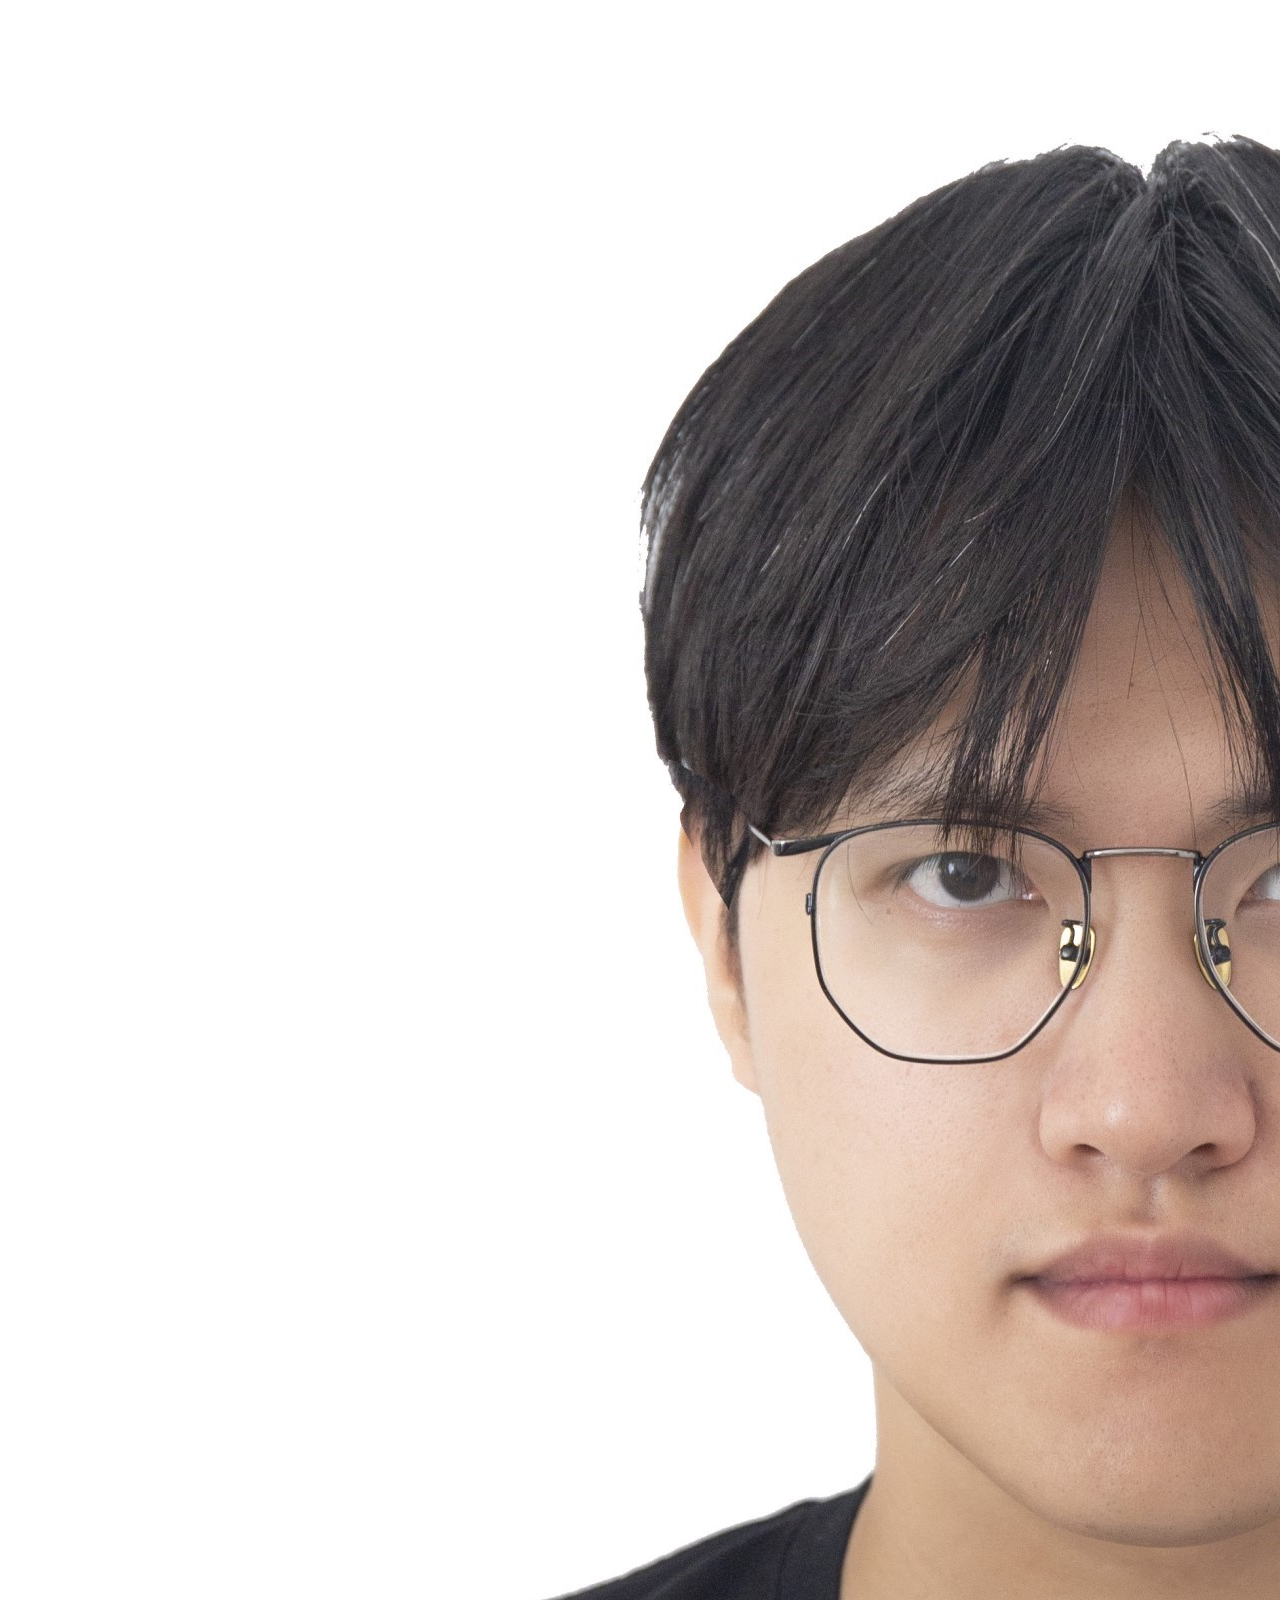
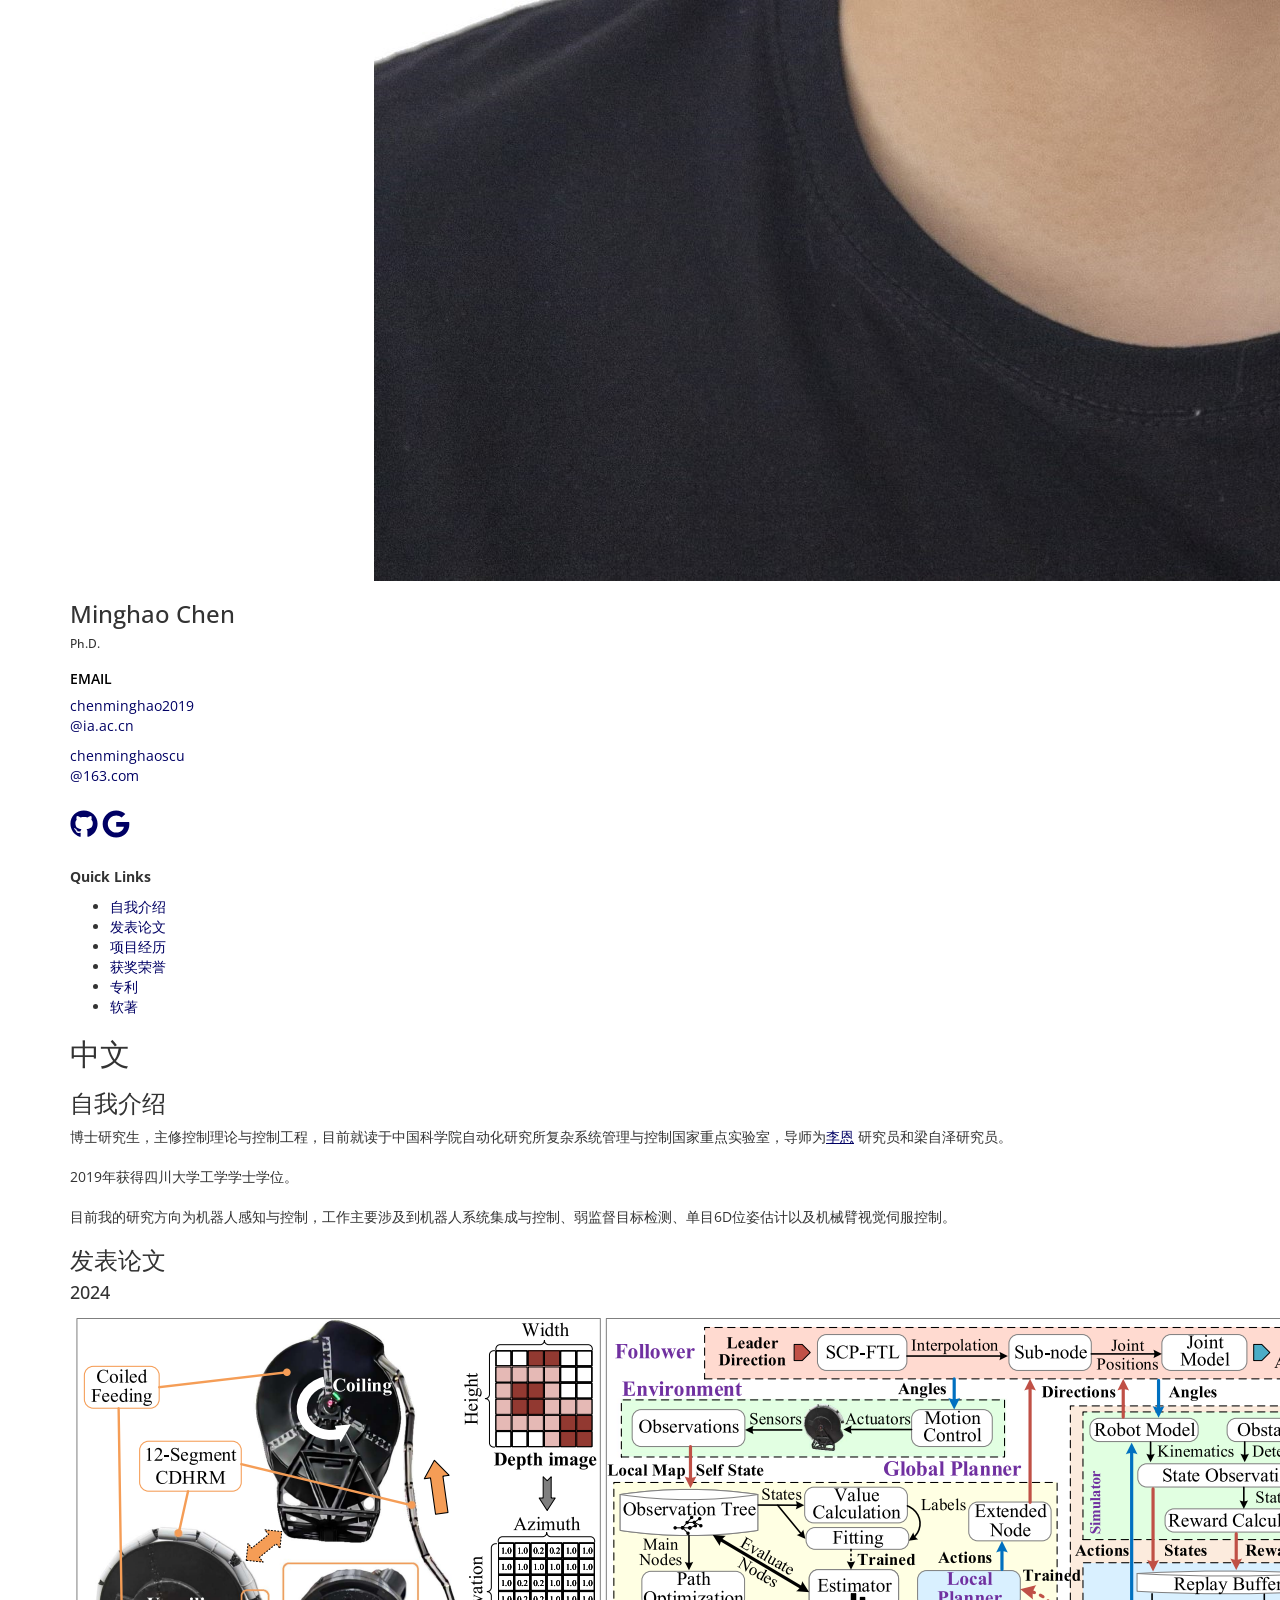
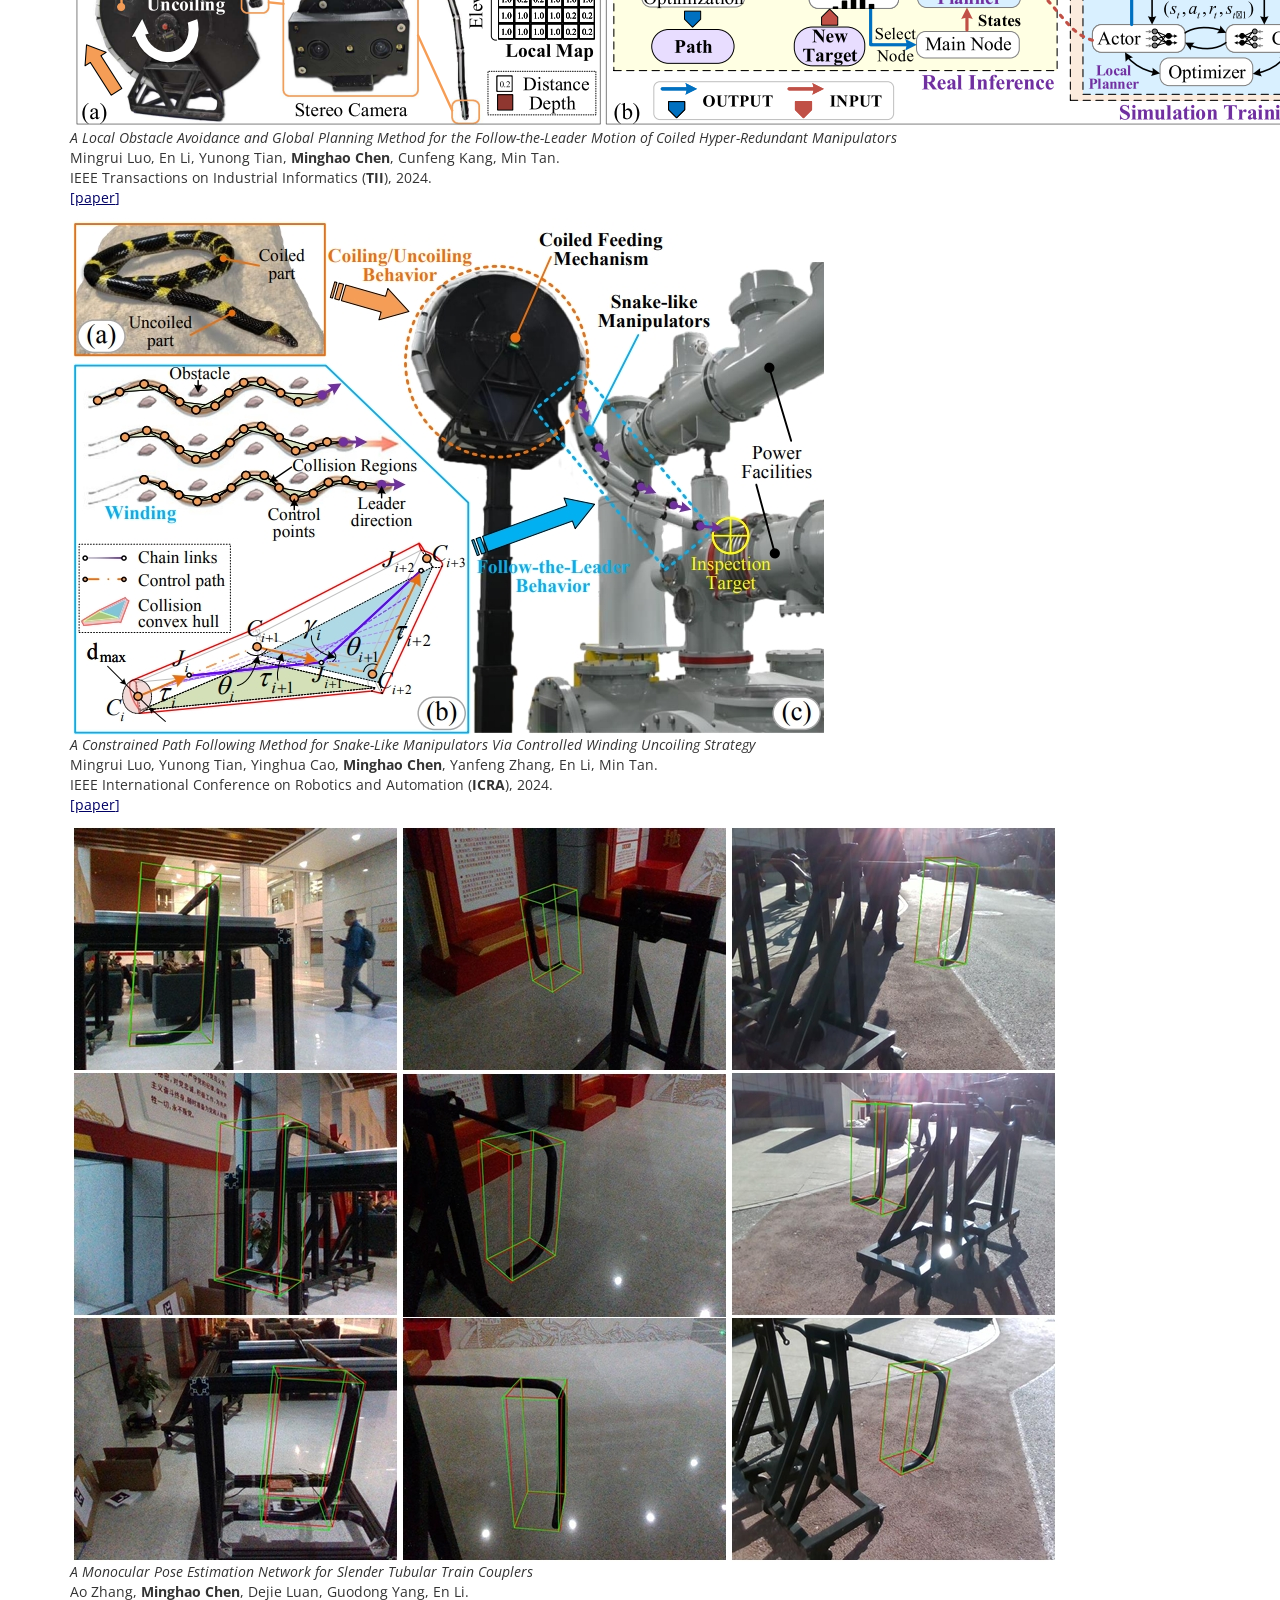
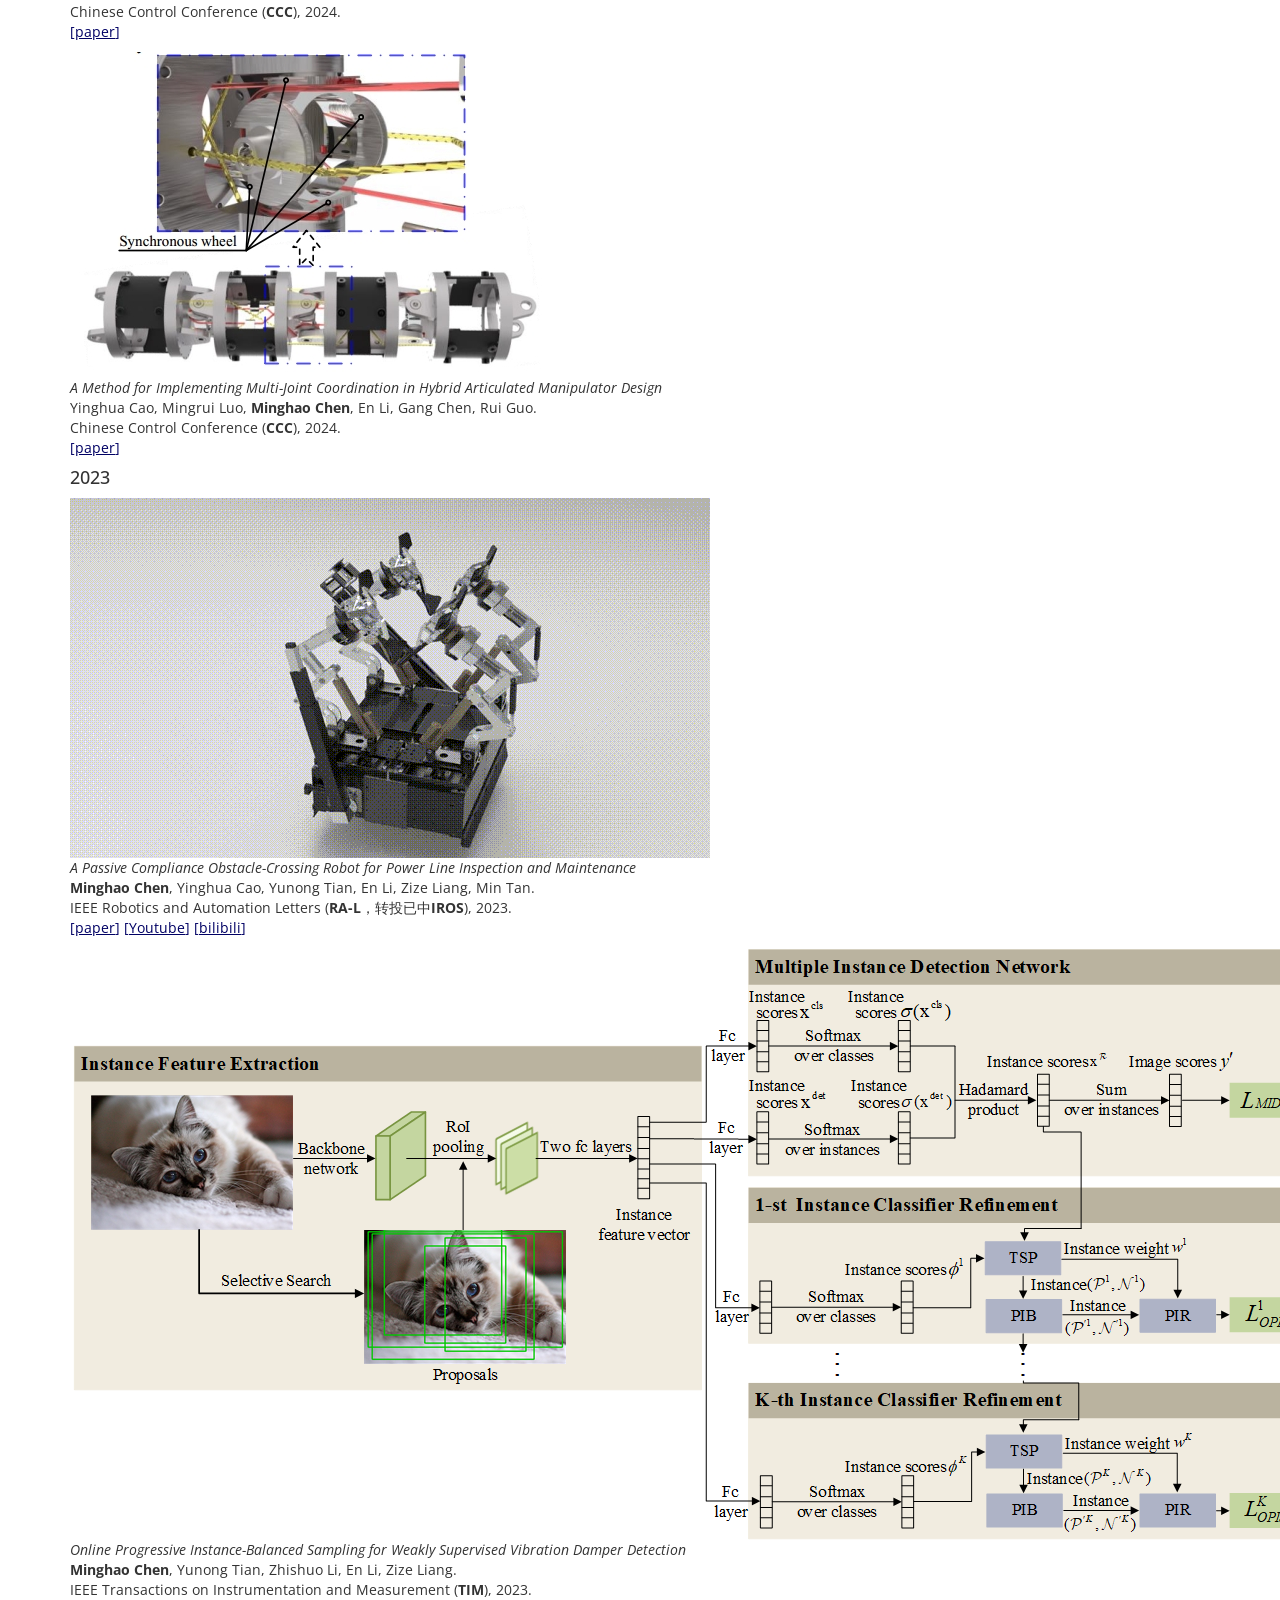
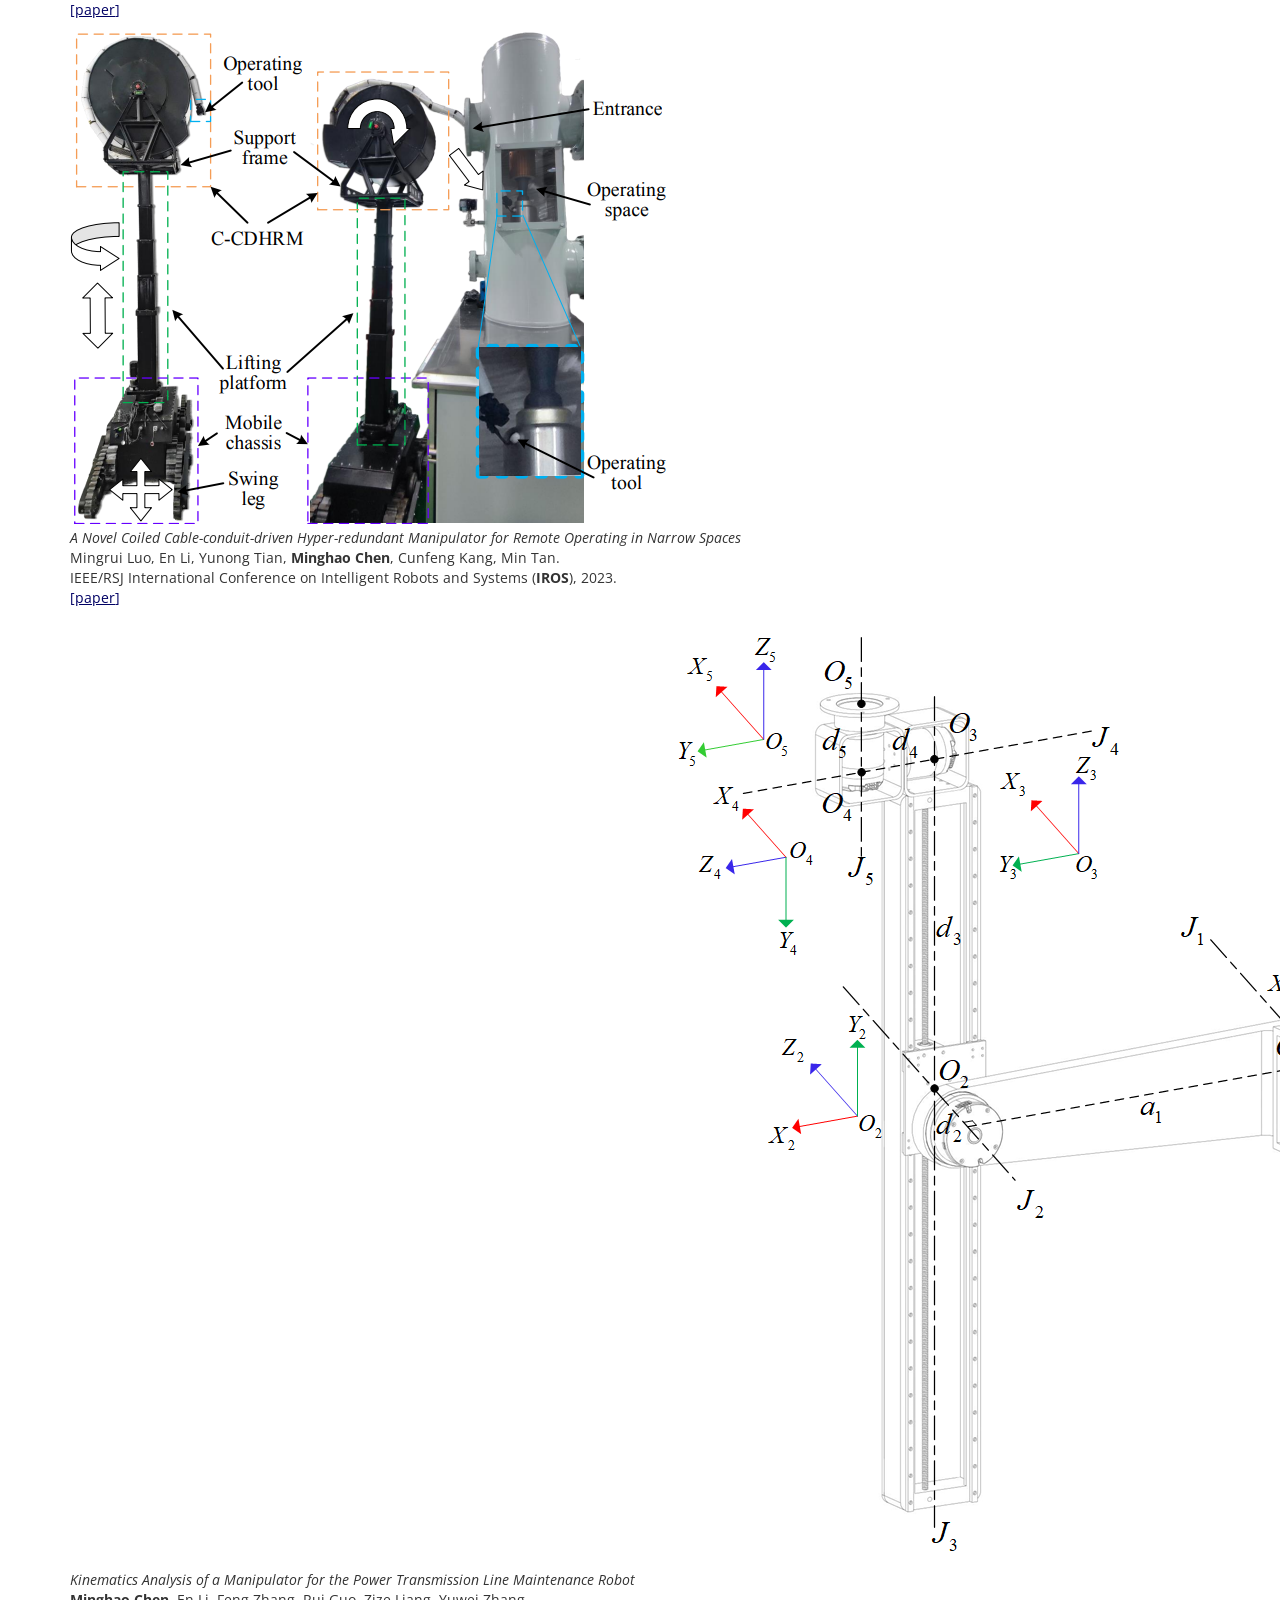
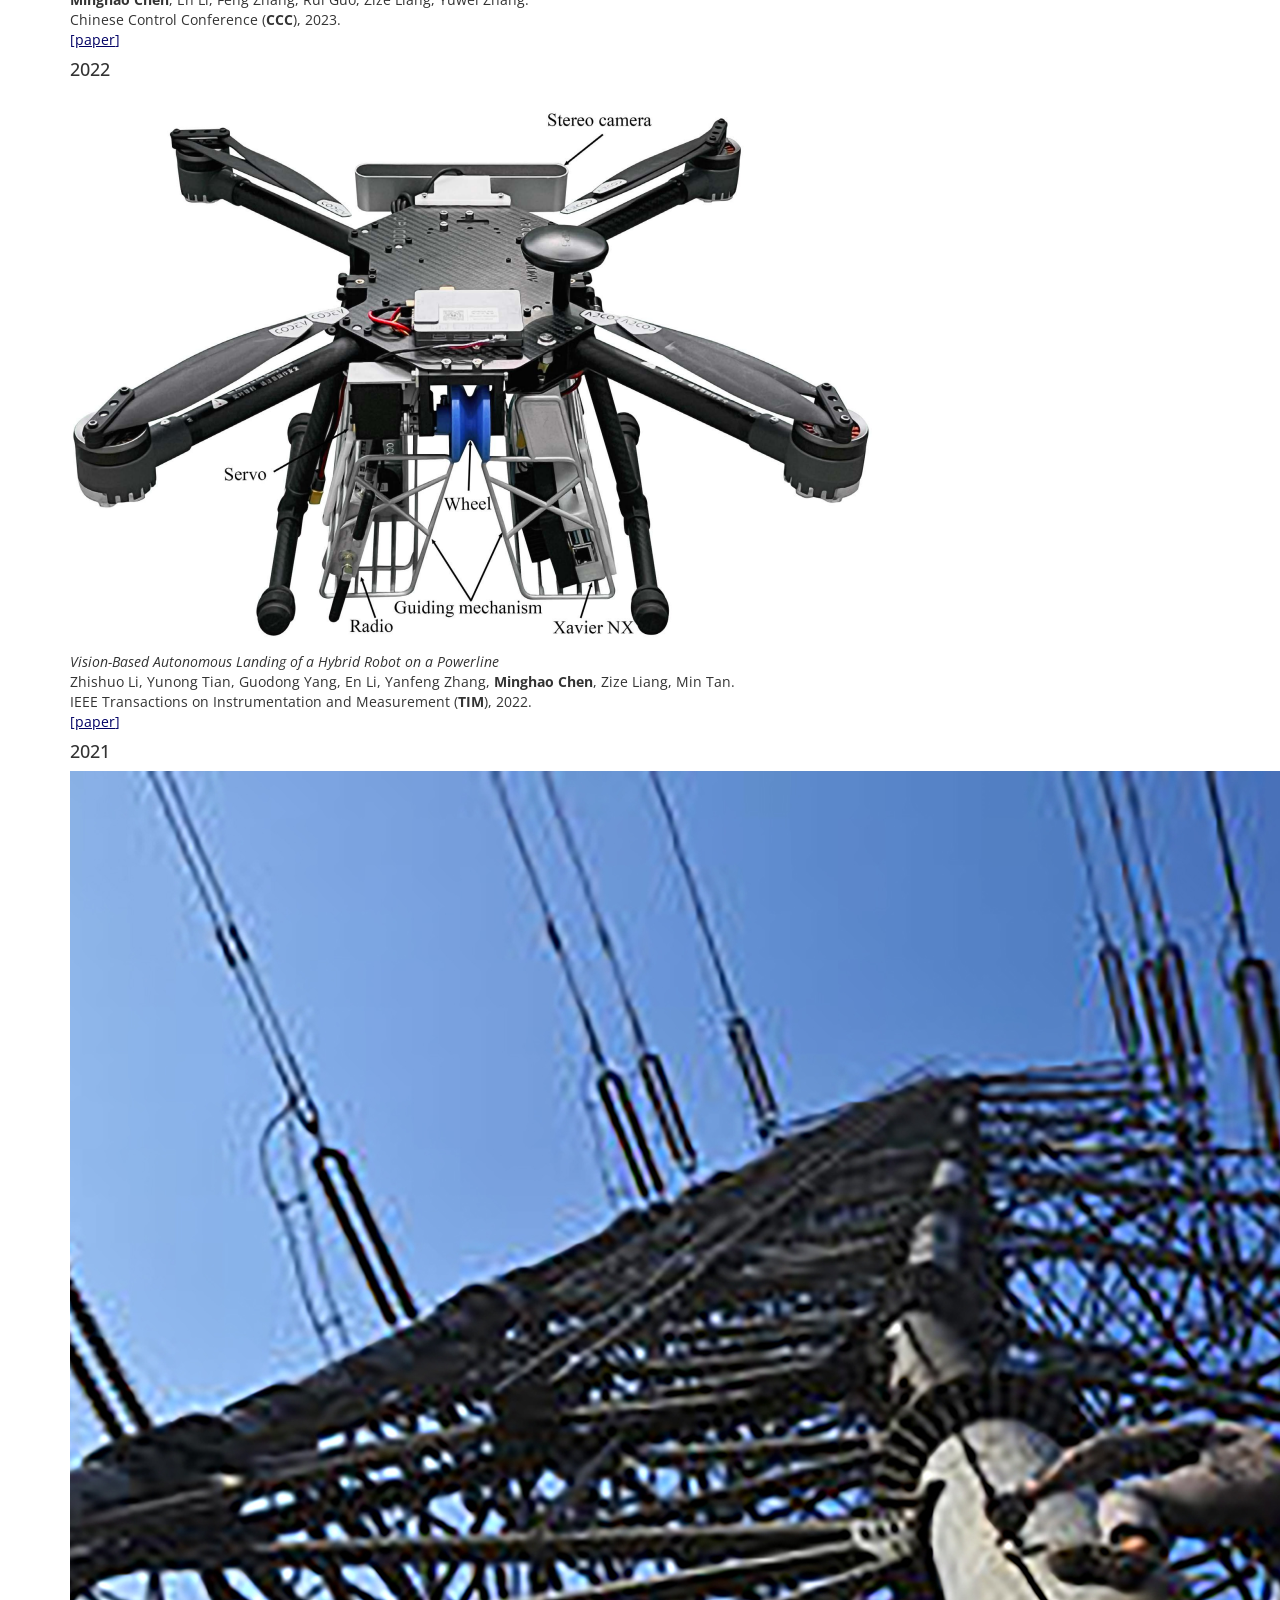
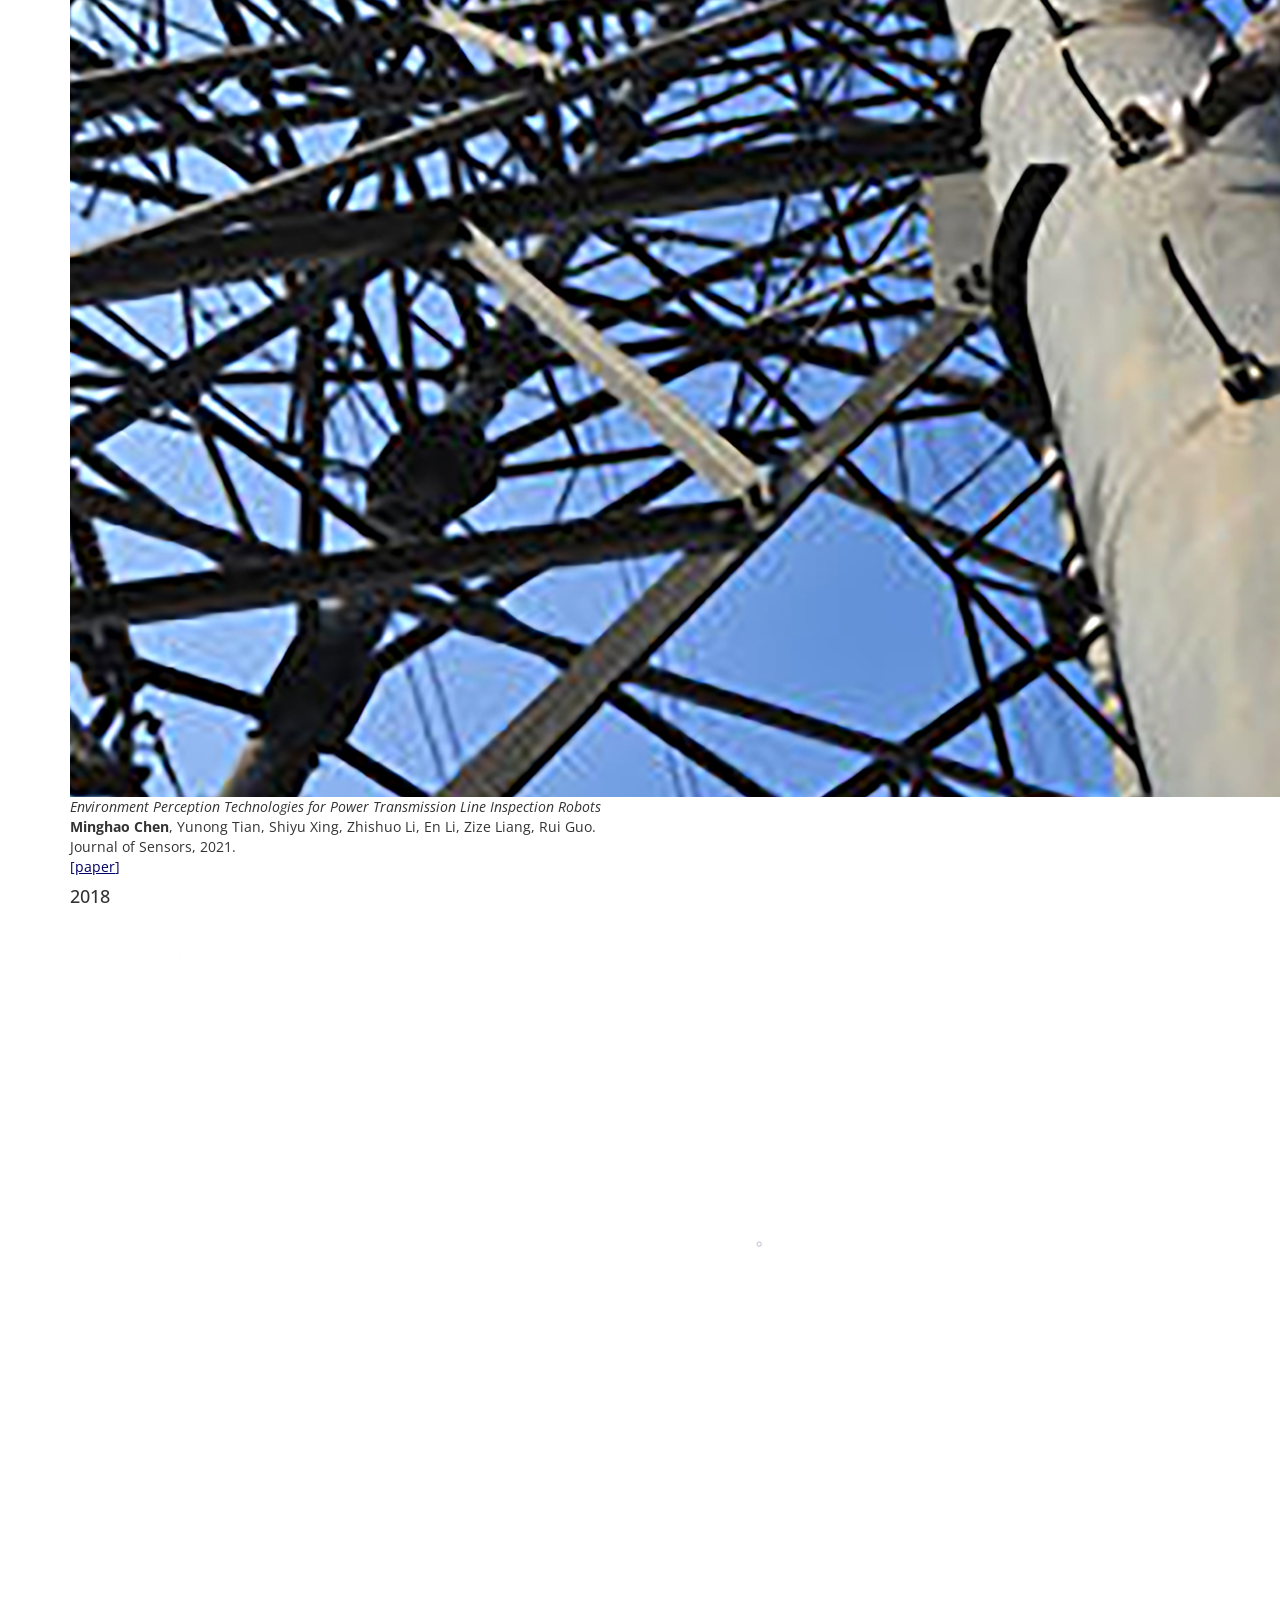
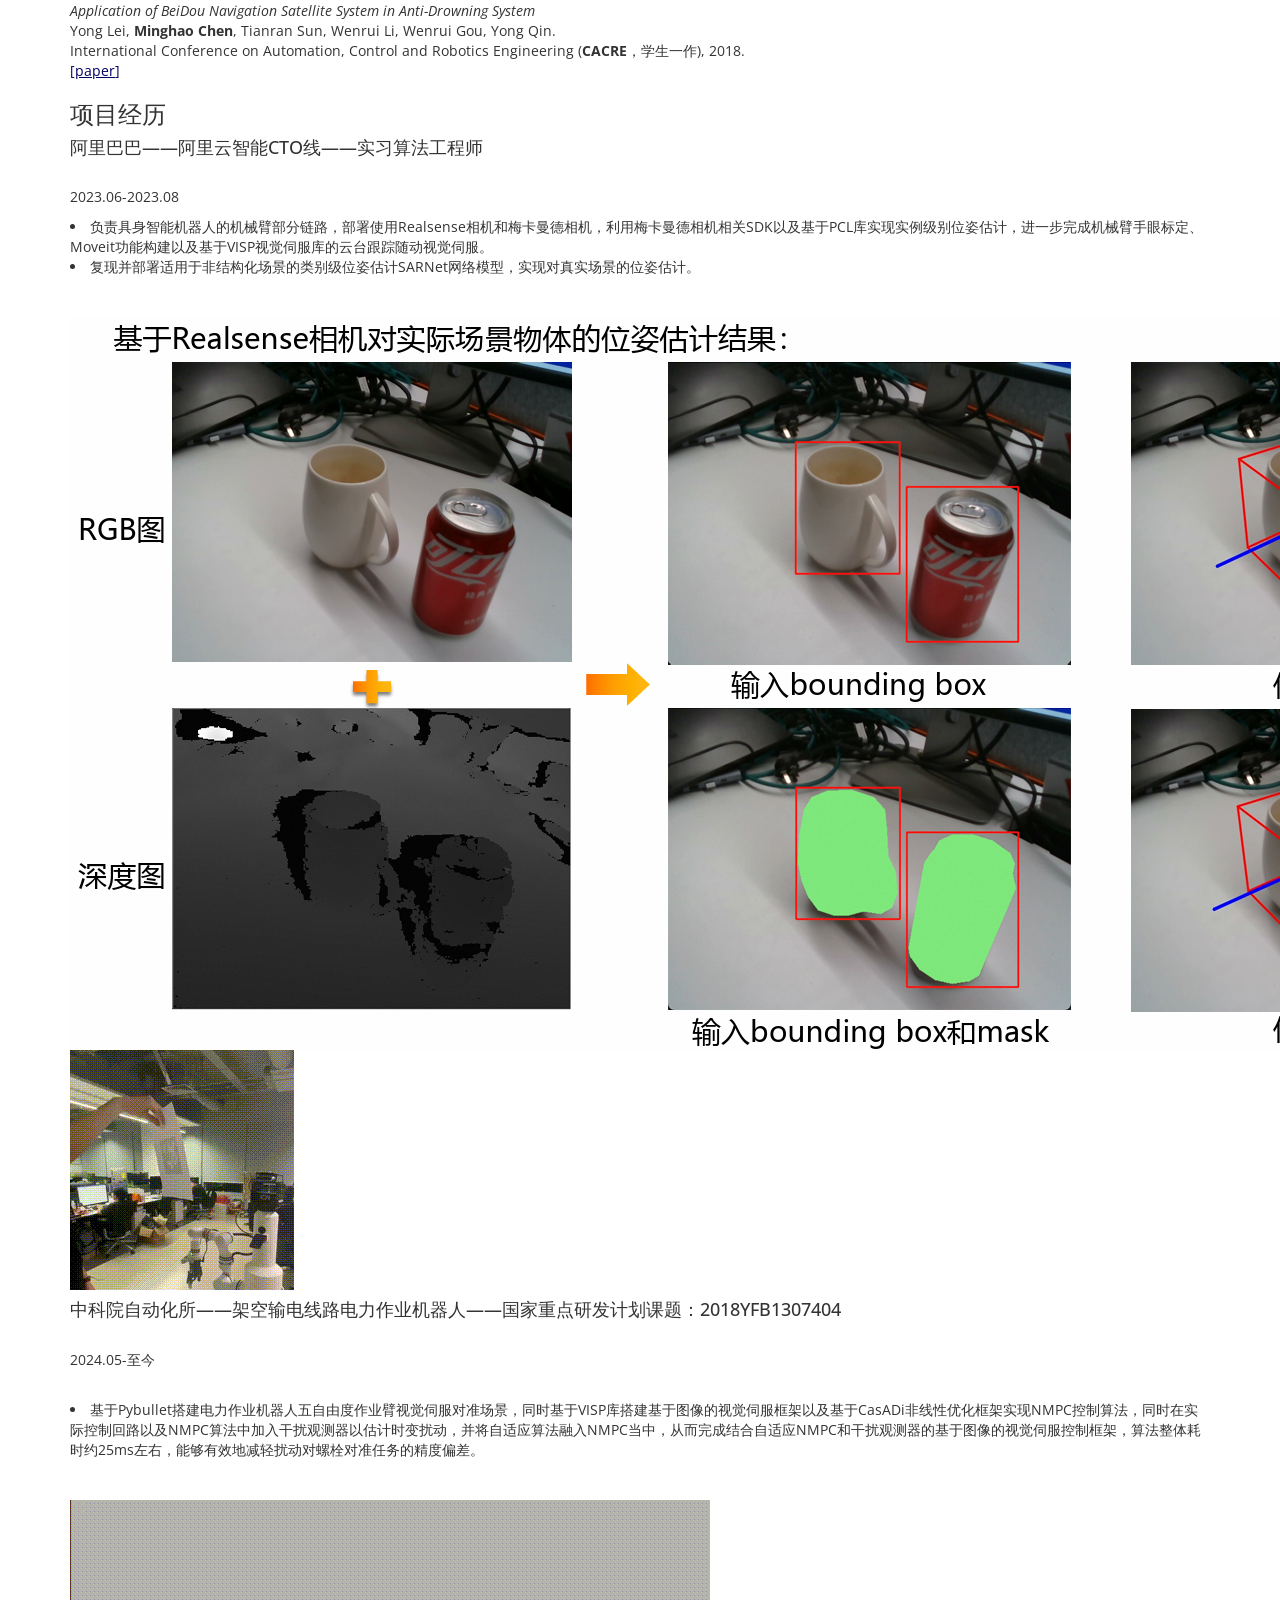
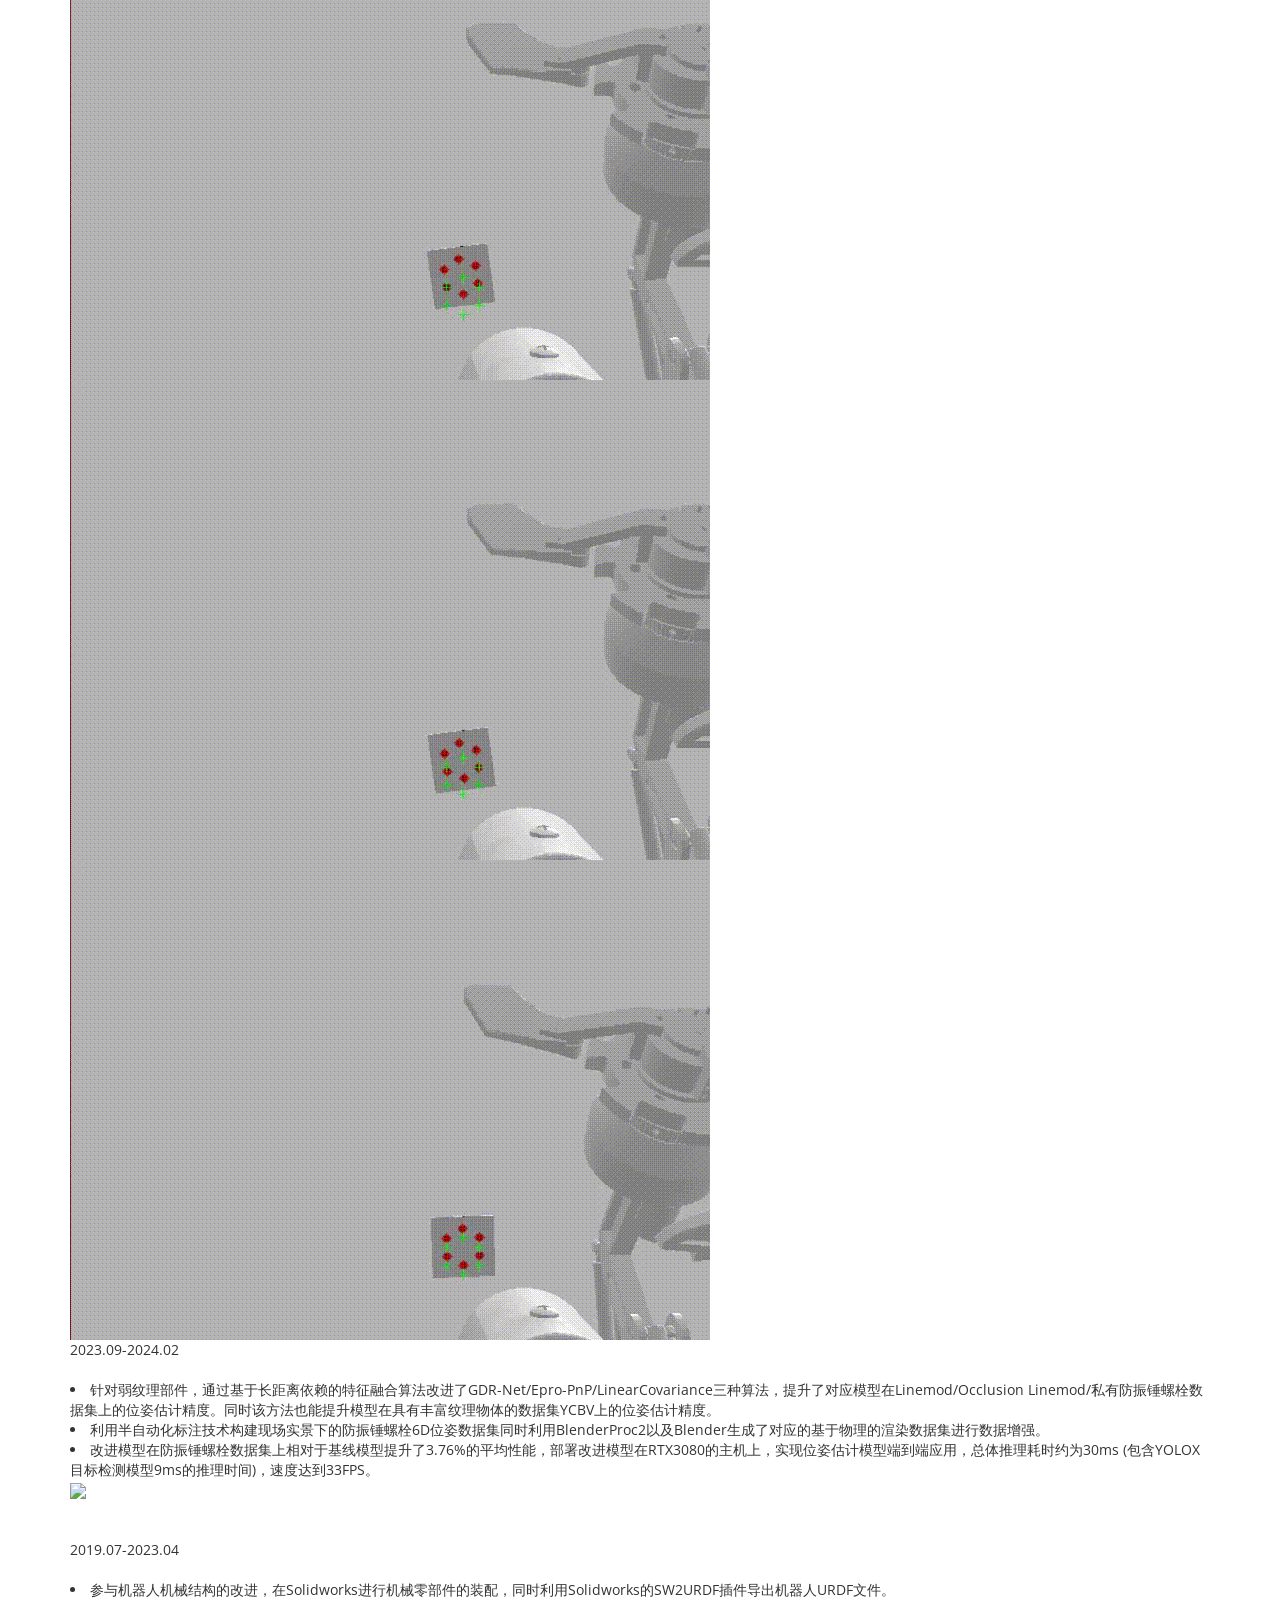
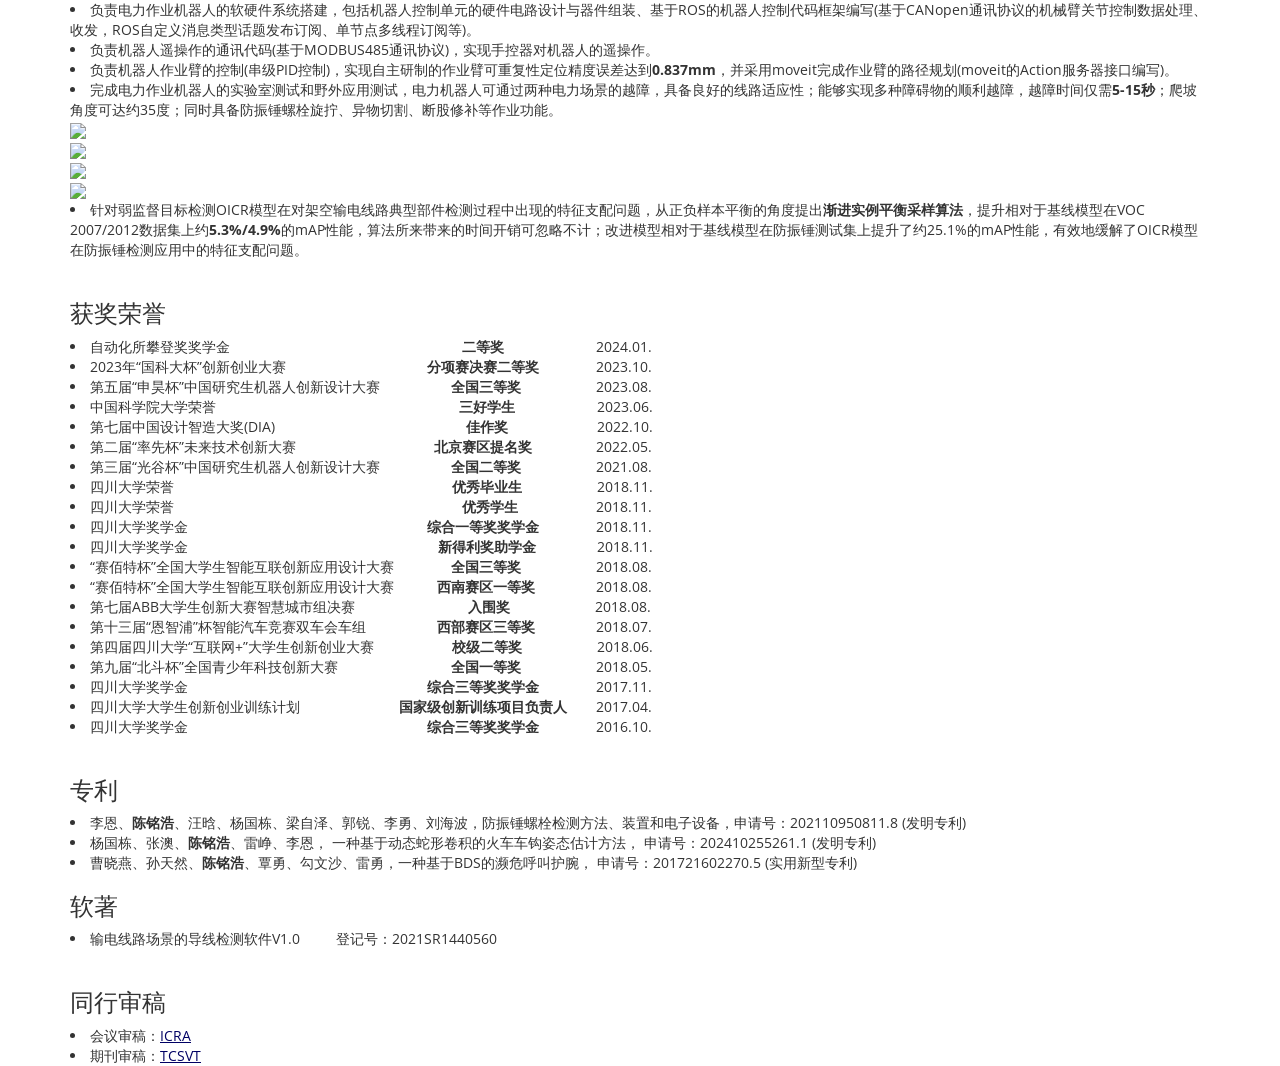
==== index.html @ 5b4d5330 "2024_10_23" ====
<!DOCTYPE html>
<html lang="en">
<head>
    <meta charset="utf-8">
    <meta http-equiv="X-UA-Compatible" content="IE=edge">
    <meta name="viewport" content="width=device-width, initial-scale=1">
    <title>Minghao's Homepage</title>
    <link href="css/bootstrap.css" rel='stylesheet' type='text/css' />
    <!--<link rel="shortcut icon" href="../images/fav_icon.png" type="image/x-icon">-->
    <link href="https://fonts.googleapis.com/css?family=Open+Sans" rel="stylesheet">
    <!-- Bulma Version 0.7.5-->
    <link rel="stylesheet" href="https://unpkg.com/bulma@0.7.5/css/bulma.min.css" />
    <link href='css/style.css' rel='stylesheet' type='text/css'>
    <script defer src="font-awesome-5.9.0/js/brands.min.js"></script>
    <script defer src="font-awesome-5.9.0/js/fontawesome.min.js"></script>
    <script src="js/menuspy.js"></script>
</head>
<body>
    <section class="section">
        <div class="container">
          <div class="columns">
            <div class="column is-2">
              <div class="sticky">
                <figure class="image is-128x128">
                  <img class="is-rounded" src="images/chenminghao.jpg">
                </figure>
                <div class="content">
                  <h3>Minghao Chen</h3>
                  <h6>Ph.D.</h6>
                </div>
                <!-- details -->
                <div class="details">
                  <h3>EMAIL</h3>
                  <p><a href="mailto:chenminghao2019@ia.ac.cn">chenminghao2019<br>@ia.ac.cn</a></p>
                  <p><a href="mailto:chenminghaoscu@163.com">chenminghaoscu<br>@163.com</a></p>
                </div>
                <!-- social network icons -->
                <div class="social">
                  <a href="https://github.com/HMCCMH" target="_blank">
                    <span class="fab fa-github fa-2x" style="display:inline; text-decoration: none"></span>
                  </a>
                  <a href="https://scholar.google.com/citations?view_op=list_works&hl=en&user=_i_Ys-gAAAAJ&gmla=AJsN-F6MXdDTiev3D7voZH92X1rCP2gWDUQYJoHKTkDuyBY85VAUJFmIIGCPkZbjcBYY48KO30vBjuvD6KJI3MRjjj3OtbTgw8G2i_d4-Ken-8p_4FOlSDurB6ihnS9jCf1R_UrOfGkZ" target="_blank">
                    <span class="fab fa-google fa-2x" style="display:inline; text-decoration: none"></span>
                  </a>
                </div>
    
    
                <div id="sidebar" class="menu sticky is-hidden-mobile">
                  <p class="menu-label"><b>Quick Links</b></p>
                  <ul class="menu-list">
                    <li><a href="#IntroductionChinese">自我介绍</a></li>
                    <li><a href="#PublicationChinese">发表论文</a></li>
                    <li><a href="#ProjectChinese">项目经历</a></li>
                    <li><a href="#RewardChinese">获奖荣誉</a></li>
                    <li><a href="#PatentChinese">专利</a></li>
                    <li><a href="#SoftwareCopyrightChinese">软著</a></li>
                    <!-- <li><a href="#Introduction">Introduction</a></li>
                    <li><a href="#Publication">Publication</a></li>
                    <li><a href="#Project">Project</a></li>
                    <li><a href="#Reward">Reward</a></li>
                    <li><a href="#Patent">Patent</a></li>
                    <li><a href="#Software Copyright">Software Copyright</a></li> -->
                  </ul>
                </div>
              </div>
    
    
    
            </div>
            <div class="column">
              <div class="content">
                <!--News-->
                <!-- <h3 id="news">
                  News
                </h3>
                <ul>
                  <li><span>July, 2021 - Two paper get accepted to ICCV2021.</span></li>
                  <li><span>Apr, 2021 - Our ICCV2021 Workshop Call-for-paper: <a href="https://geometry.stanford.edu/struco3d/" target="_blank">StruCo3D2021: Structural and Compositional Learning on 3D Data.</a> </span></li>
                  <li><span>Feb, 2021 - One paper gets accepted to TVCG.</span></li>
                  <li><span>Apr, 2020 - One paper gets accepted to TPAMI.</span></li>
                  <li><span>July, 2019 - One paper gets accepted to ICCV2019 (oral).</span></li>
                  <li><span>Jun, 2019 - Has successfully defended my Ph.D. thesis!</span></li>
                </ul> -->

                <h2 >中文</h2>
                <h3 id="Introduction">自我介绍</h3>
                <p>博士研究生，主修控制理论与控制工程，目前就读于中国科学院自动化研究所复杂系统管理与控制国家重点实验室，导师为<a href="https://people.ucas.ac.cn/~lien" target="_blank" style="text-decoration: underline;">李恩</a>
                  研究员和梁自泽研究员。<br/><br/>

                  2019年获得四川大学工学学士学位。 <br/><br/>
  
                  目前我的研究方向为机器人感知与控制，工作主要涉及到机器人系统集成与控制、弱监督目标检测、单目6D位姿估计以及机械臂视觉伺服控制。
                </p>
                <!-- [<a href = "files/chenminghao_resume.pdf">中文简历</a>].<br/><br/> -->
    
                <h3 id="PublicationChinese">发表论文</h3>
                <h4>2024</h4>
<!-- 
                <article class="columns">
                  <div class="column is-3">
                    <figure class="image">
                      <img src="images/blank.png">
                    </figure>
                  </div>
                  <div class="column">
                    <div class="content">
                      <p>
                        <i>A Local Obstacle Avoidance and Global Planning Method for the Follow-the-Leader Motion of Coiled Hyper-Redundant Manipulators</i><br>
                        Mingrui Luo, En Li, Yunong Tian, <b>Minghao Chen</b>, Cunfeng Kang, Min Tan.<br>
                        IEEE Transactions on Industrial Informatics (<b>TII</b>), 2024.<br>
                        <a href="https://ieeexplore.ieee.org/document/10403642" target="_blank">[<u>paper</u>]</a>
                        <a href="https://github.com/fyviezhao/m3d-vton" target="_blank">[<u>code</u>]</a>
                      </p>
                    </div>
                  </div>
                </article> -->

                <article class="columns">
                  <div class="column is-3">
                    <figure class="image">
                      <img src="images/path_planning.png">
                    </figure>
                  </div>
                  <div class="column">
                    <div class="content">
                      <p>
                        <i>A Local Obstacle Avoidance and Global Planning Method for the Follow-the-Leader Motion of Coiled Hyper-Redundant Manipulators</i><br>
                        Mingrui Luo, En Li, Yunong Tian, <b>Minghao Chen</b>, Cunfeng Kang, Min Tan.<br>
                        IEEE Transactions on Industrial Informatics (<b>TII</b>), 2024.<br>
                        <a href="https://ieeexplore.ieee.org/document/10403642" target="_blank">[<u>paper</u>]</a>
                        <!-- <a href="https://github.com/fyviezhao/m3d-vton" target="_blank">[<u>code</u>]</a> -->
                      </p>
                    </div>
                  </div>
                </article>

                <article class="columns">
                  <div class="column is-3">
                    <figure class="image">
                      <img src="images/snake-like manipulator.jpg">
                    </figure>
                  </div>
                  <div class="column">
                    <div class="content">
                      <p>
                        <i>A Constrained Path Following Method for Snake-Like
                          Manipulators Via Controlled Winding Uncoiling Strategy</i><br>
                        Mingrui Luo, Yunong Tian, Yinghua Cao,  <b>Minghao Chen</b>, Yanfeng Zhang, En Li, Min Tan.<br>
                        IEEE International Conference on Robotics and Automation (<b>ICRA</b>), 2024.<br>
                        <a href="https://ieeexplore.ieee.org/document/10610468" target="_blank">[<u>paper</u>]</a>
                        <!-- <a href="https://github.com/fyviezhao/m3d-vton" target="_blank">[<u>code</u>]</a> -->
                      </p>
                    </div>
                  </div>
                </article>

                <article class="columns">
                  <div class="column is-3">
                    <figure class="image">
                      <img src="images/train_coupler.jpg">
                    </figure>
                  </div>
                  <div class="column">
                    <div class="content">
                      <p>
                        <i>A Monocular Pose Estimation Network for Slender Tubular Train
                          Couplers</i><br>
                        Ao Zhang, <b>Minghao Chen</b>, Dejie Luan, Guodong Yang, En Li.<br>
                        Chinese Control Conference (<b>CCC</b>), 2024.<br>
    <!--                <a href="https://shuquanye.com/PNAL_website/" target="_blank">[<u>project (code)</u>]</a>-->
                        <a href="https://ieeexplore.ieee.org/document/10661734" target="_blank">[<u>paper</u>]</a>
                        <!-- <a href="https://github.com/fyviezhao/m3d-vton" target="_blank">[<u>code</u>]</a> -->
                      </p>
                    </div>
                  </div>
                </article>

                <article class="columns">
                  <div class="column is-3">
                    <figure class="image">
                      <img src="images/three-joint linkage.jpg">
                    </figure>
                  </div>
                  <div class="column">
                    <div class="content">
                      <p>
                        <i>A Method for Implementing Multi-Joint Coordination in Hybrid Articulated Manipulator Design</i><br>
                        Yinghua Cao, Mingrui Luo, <b>Minghao Chen</b>,  En Li, Gang Chen, Rui Guo.<br>
                        Chinese Control Conference (<b>CCC</b>), 2024.<br>
    <!--                <a href="https://shuquanye.com/PNAL_website/" target="_blank">[<u>project (code)</u>]</a>-->
                        <a href="https://ieeexplore.ieee.org/document/10661955" target="_blank">[<u>paper</u>]</a>
                        <!-- <a href="https://github.com/fyviezhao/m3d-vton" target="_blank">[<u>code</u>]</a> -->
                      </p>
                    </div>
                  </div>
                </article>


                <h4>2023</h4>
    
                <article class="columns">
                  <div class="column is-3">
                    <figure class="image">
                      <img src="images/1.gif">
                    </figure>
                  </div>
                  <div class="column">
                    <div class="content">
                      <p>
                        <i>A Passive Compliance Obstacle-Crossing Robot for Power Line Inspection and Maintenance</i><br>
                        <b>Minghao Chen</b>, Yinghua Cao, Yunong Tian, En Li, Zize Liang, Min Tan.<br>
                        IEEE Robotics and Automation Letters (<b>RA-L</b>，转投已中<b>IROS</b>), 2023.<br>
                        <!-- <a href="https://shuquanye.com/PNAL_website/" target="_blank">[<u>project (code)</u>]</a> -->
                        <a href="https://ieeexplore.ieee.org/document/10081019" target="_blank">[<u>paper</u>]</a>
                        <a href="https://youtu.be/0JM_yX58XZg" target="_blank">[<u>Youtube</u>]</a>
                        <a href="https://www.bilibili.com/video/BV1Jk4y1a7KN/?spm_id_from=333.999.0.0&vd_source=9db974a7e4c38cfbc971e3ed5a49e84d" target="_blank">[<u>bilibili</u>]</a>
                      </p>
                    </div>
                  </div>
                </article>

                <article class="columns">
                  <div class="column is-3">
                    <figure class="image">
                      <img src="images/2.png">
                    </figure>
                  </div>
                  <div class="column">
                    <div class="content">
                      <p>
                        <i>Online Progressive Instance-Balanced Sampling for Weakly Supervised Vibration Damper Detection</i><br>
                        <b>Minghao Chen</b>, Yunong Tian, Zhishuo Li, En Li, Zize Liang.<br>
                        IEEE Transactions on Instrumentation and Measurement (<b>TIM</b>), 2023.<br>
                        <a href="https://ieeexplore.ieee.org/document/10121355" target="_blank">[<u>paper</u>]</a>
                        <!-- <a href="https://github.com/fyviezhao/m3d-vton" target="_blank">[<u>code</u>]</a> -->
                      </p>
                    </div>
                  </div>
                </article>

                <article class="columns">
                  <div class="column is-3">
                    <figure class="image">
                      <img src="images/C_CDHRM.png">
                    </figure>
                  </div>
                  <div class="column">
                    <div class="content">
                      <p>
                        <i>A Novel Coiled Cable-conduit-driven Hyper-redundant Manipulator for Remote Operating in Narrow Spaces</i><br>
                        Mingrui Luo, En Li, Yunong Tian, <b>Minghao Chen</b>, Cunfeng Kang, Min Tan.<br>
                        IEEE/RSJ International Conference on Intelligent Robots and Systems (<b>IROS</b>), 2023.<br>
    <!--                <a href="https://shuquanye.com/PNAL_website/" target="_blank">[<u>project (code)</u>]</a>-->
                        <a href="https://ieeexplore.ieee.org/abstract/document/10341359" target="_blank">[<u>paper</u>]</a>
                        <!-- <a href="https://github.com/fyviezhao/m3d-vton" target="_blank">[<u>code</u>]</a> -->
                      </p>
                    </div>
                  </div>
                </article>

                <article class="columns">
                  <div class="column is-3">
                    <figure class="image">
                      <img src="images/manipulator_link.png">
                    </figure>
                  </div>
                  <div class="column">
                    <div class="content">
                      <p>
                        <i>Kinematics Analysis of a Manipulator for the Power Transmission Line Maintenance Robot</i><br>
                        <b>Minghao Chen</b>, En Li, Feng Zhang, Rui Guo, Zize Liang, Yuwei Zhang.<br>
                        Chinese Control Conference (<b>CCC</b>), 2023.<br>
    <!--                <a href="https://shuquanye.com/PNAL_website/" target="_blank">[<u>project (code)</u>]</a>-->
                        <a href="https://ieeexplore.ieee.org/document/10241201" target="_blank">[<u>paper</u>]</a>
                        <!-- <a href="https://github.com/fyviezhao/m3d-vton" target="_blank">[<u>code</u>]</a> -->
                      </p>
                    </div>
                  </div>
                </article>

                <h4>2022</h4>
                <article class="columns">
                  <div class="column is-3">
                    <figure class="image">
                      <img src="images/UAV.png">
                    </figure>
                  </div>
                  <div class="column">
                    <div class="content">
                      <p>
                        <i>Vision-Based Autonomous Landing of a Hybrid Robot on a Powerline</i><br>
                        Zhishuo Li, Yunong Tian, Guodong Yang, En Li, Yanfeng Zhang, <b>Minghao Chen</b>, Zize Liang, Min Tan.<br>
                        IEEE Transactions on Instrumentation and Measurement (<b>TIM</b>), 2022.<br>
                        <a href="https://ieeexplore.ieee.org/document/9963711" target="_blank">[<u>paper</u>]</a>
                      </p>
                    </div>
                  </div>
                </article>



    
                <h4>2021</h4>
                <article class="columns">
                  <div class="column is-3">
                    <figure class="image">
                      <img src="images/inspect.jpg">
                    </figure>
                  </div>
                  <div class="column">
                    <div class="content">
                      <p>
                        <i>Environment Perception Technologies for Power Transmission Line Inspection Robots</i><br>
                        <b>Minghao Chen</b>, Yunong Tian, Shiyu Xing, Zhishuo Li, En Li, Zize Liang, Rui Guo.<br>
                        Journal of Sensors, 2021.<br>
                        <a href="https://www.hindawi.com/journals/js/2021/5559231/" target="_blank">[<u>paper</u>]</a><br>
                      </p>
                    </div>
                  </div>
                </article>

                <h4>2018</h4>
                <article class="columns">
                  <div class="column is-3">
                    <figure class="image">
                      <img src="images/blank.png">
                    </figure>
                  </div>
                  <div class="column">
                    <div class="content">
                      <p>
                        <i>Application of BeiDou Navigation Satellite System in Anti-Drowning System</i><br>
                        Yong Lei, <b>Minghao Chen</b>, Tianran Sun, Wenrui Li, Wenrui Gou, Yong Qin.<br>
                        International Conference on Automation, Control and Robotics Engineering (<b>CACRE</b>，学生一作), 2018.<br>
                        <a href="https://iopscience.iop.org/article/10.1088/1757-899X/428/1/012009/pdf" target="_blank">[<u>paper</u>]</a><br>
                      </p>
                    </div>
                  </div>
                </article>

                <h3 id="ProjectChinese">项目经历</h3>
                <h4>阿里巴巴——阿里云智能CTO线——实习算法工程师</h4>
                <p><br/>
                  2023.06-2023.08
                  <li>负责具身智能机器人的机械臂部分链路，部署使用Realsense相机和梅卡曼德相机，利用梅卡曼德相机相关SDK以及基于PCL库实现实例级别位姿估计，进一步完成机械臂手眼标定、Moveit功能构建以及基于VISP视觉伺服库的云台跟踪随动视觉伺服。</li>
                  <li>复现并部署适用于非结构化场景的类别级位姿估计SARNet网络模型，实现对真实场景的位姿估计。</li><br/><br/>
                  <article class="columns">
                    <div class="column is-5">
                      <figure class="image">
                        <img src="images/category_pose_esti.png">
                      </figure>
                    </div>
                    <div class="column is-3">
                      <figure class="image">
                        <img src="images/follow.gif">
                      </figure>
                    </div>
                  </article>  
                </p>

                <h4>中科院自动化所——架空输电线路电力作业机器人——国家重点研发计划课题：2018YFB1307404</h4>
                <p><br/>
                  2024.05-至今<br/><br/>
                  <li>基于Pybullet搭建电力作业机器人五自由度作业臂视觉伺服对准场景，同时基于VISP库搭建基于图像的视觉伺服框架以及基于CasADi非线性优化框架实现NMPC控制算法，同时在实际控制回路以及NMPC算法中加入干扰观测器以估计时变扰动，并将自适应算法融入NMPC当中，从而完成结合自适应NMPC和干扰观测器的基于图像的视觉伺服控制框架，算法整体耗时约25ms左右，能够有效地减轻扰动对螺栓对准任务的精度偏差。</li><br/><br/>
                  <article class="columns">
                    <div class="column is-3">
                      <figure class="image">
                        <img src="images/ibvs_baseline.gif">
                      </figure>
                    </div>
                    <div class="column is-3">
                      <figure class="image">
                        <img src="images/ibvs_baseline_ndo.gif">
                      </figure>
                    </div>
                    <div class="column is-3">
                      <figure class="image">
                        <img src="images/ibvs_ndo_adaptive.gif">
                      </figure>
                    </div>
                  </article> 

                  2023.09-2024.02<br/><br/>
                  <li>针对弱纹理部件，通过基于长距离依赖的特征融合算法改进了GDR-Net/Epro-PnP/LinearCovariance三种算法，提升了对应模型在Linemod/Occlusion Linemod/私有防振锤螺栓数据集上的位姿估计精度。同时该方法也能提升模型在具有丰富纹理物体的数据集YCBV上的位姿估计精度。</li>
                  <li>利用半自动化标注技术构建现场实景下的防振锤螺栓6D位姿数据集同时利用BlenderProc2以及Blender生成了对应的基于物理的渲染数据集进行数据增强。</li>
                  <li>改进模型在防振锤螺栓数据集上相对于基线模型提升了3.76%的平均性能，部署改进模型在RTX3080的主机上，实现位姿估计模型端到端应用，总体推理耗时约为30ms (包含YOLOX目标检测模型9ms的推理时间)，速度达到33FPS。</li>
                  <article class="columns">
                    <div class="column is-3">
                      <figure class="image">
                        <img src="images/bolt_pose_estimation.gif">
                      </figure>
                    </div>
                  </article>  <br/><br/>
                  
                  2019.07-2023.04<br/><br/>
                  <li>参与机器人机械结构的改进，在Solidworks进行机械零部件的装配，同时利用Solidworks的SW2URDF插件导出机器人URDF文件。</li>
                  <li>负责电力作业机器人的软硬件系统搭建，包括机器人控制单元的硬件电路设计与器件组装、基于ROS的机器人控制代码框架编写(基于CANopen通讯协议的机械臂关节控制数据处理、收发，ROS自定义消息类型话题发布订阅、单节点多线程订阅等)。</li>
                  <li>负责机器人遥操作的通讯代码(基于MODBUS485通讯协议)，实现手控器对机器人的遥操作。</li>
                  <li>负责机器人作业臂的控制(串级PID控制)，实现自主研制的作业臂可重复性定位精度误差达到<b>0.837mm</b>，并采用moveit完成作业臂的路径规划(moveit的Action服务器接口编写)。</li>
                  <li>完成电力作业机器人的实验室测试和野外应用测试，电力机器人可通过两种电力场景的越障，具备良好的线路适应性；能够实现多种障碍物的顺利越障，越障时间仅需<b>5-15秒</b>；爬坡角度可达约35度；同时具备防振锤螺栓旋拧、异物切割、断股修补等作业功能。</li>
                  <article class="columns">
                    <div class="column is-3">
                      <figure class="image">
                        <img src="images/multiple_line.gif">
                      </figure>
                    </div>
                    <div class="column is-3">
                      <figure class="image">
                        <img src="images/single_line.gif">
                      </figure>
                    </div>
                    <div class="column is-3">
                      <figure class="image">
                        <img src="images/field_test.gif">
                      </figure>
                    </div>
                    <div class="column is-3">
                      <figure class="image">
                        <img src="images/field_maintenance.gif">
                      </figure>
                    </div>
                  </article>  
                  <li>针对弱监督目标检测OICR模型在对架空输电线路典型部件检测过程中出现的特征支配问题，从正负样本平衡的角度提出<b>渐进实例平衡采样算法</b>，提升相对于基线模型在VOC 2007/2012数据集上约<b>5.3%/4.9%</b>的mAP性能，算法所来带来的时间开销可忽略不计；改进模型相对于基线模型在防振锤测试集上提升了约25.1%的mAP性能，有效地缓解了OICR模型在防振锤检测应用中的特征支配问题。 </li><br/>


                </p>


                <h3 id="RewardChinese">获奖荣誉</h3>
                <li>自动化所攀登奖奖学金 &emsp;&emsp;&emsp;&emsp;&emsp;&emsp;&emsp;&emsp;&emsp;&emsp;&emsp;&emsp;&emsp;&emsp;&emsp;&emsp;  <b>二等奖</b> &ensp;&emsp;&emsp;&emsp;&emsp;&emsp;&ensp; 2024.01.</li>
                <li>2023年“国科大杯”创新创业大赛 &emsp;&emsp;&emsp;&emsp;&emsp;&emsp;&emsp;&emsp;&emsp;&ensp;  <b>分项赛决赛二等奖</b> &emsp;&emsp;&emsp;&ensp; 2023.10.</li>
                <li>第五届“申昊杯”中国研究生机器人创新设计大赛 &emsp;&emsp;&emsp;&emsp;&ensp;  <b>全国三等奖</b> &emsp;&emsp;&emsp;&ensp;&nbsp;&emsp; 2023.08.</li>
                <li>中国科学院大学荣誉  &emsp;&emsp;&emsp;&emsp;&emsp;&emsp;&emsp;&emsp;&emsp;&emsp;&emsp;&emsp;&emsp;&emsp;&ensp;
                  &emsp;&emsp; <b>三好学生</b>  &emsp;&emsp;&emsp;&emsp;&nbsp;&emsp; 2023.06.</li>
                <li>第七届中国设计智造大奖(DIA)  &emsp;&emsp;&emsp;&emsp;&emsp;&emsp;&emsp;&emsp;&emsp;&emsp;&ensp;&nbsp;
                  &emsp;&emsp; <b>佳作奖</b>  &emsp;&emsp;&emsp;&emsp;&ensp;&nbsp;&emsp; 2022.10.</li>
                <li>第二届“率先杯”未来技术创新大赛  &emsp;&emsp;&emsp;&emsp;&emsp;&emsp;&emsp;&emsp;&emsp;&nbsp;   
                  <b>北京赛区提名奖</b> &emsp;&ensp;&emsp;&ensp;&emsp; 2022.05.</li>
                <li>第三届“光谷杯”中国研究生机器人创新设计大赛 &emsp;&emsp;&emsp;&emsp;&ensp;  <b>全国二等奖</b> 
                  &emsp;&emsp;&emsp;&ensp;&nbsp;&emsp; 2021.08.</li>
                <li>四川大学荣誉  &emsp;&emsp;&emsp;&emsp;&emsp;&emsp;&emsp;&emsp;&emsp;&emsp;&emsp;&emsp;&emsp;&emsp;&emsp;&emsp;&emsp;&emsp;&emsp;&nbsp; 
                  <b>优秀毕业生</b> &emsp;&emsp;&emsp;&ensp;&nbsp;&emsp; 2018.11.</li>
                <li>四川大学荣誉  &emsp;&emsp;&emsp;&emsp;&emsp;&emsp;&emsp;&emsp;&emsp;&emsp;&emsp;&emsp;&emsp;&emsp;&emsp;&emsp;&emsp;&emsp;&emsp;&emsp; 
                  <b>优秀学生</b> &emsp;&emsp;&emsp;&emsp;&emsp; 2018.11.</li>
                <li>四川大学奖学金  &emsp;&emsp;&emsp;&emsp;&emsp;&emsp;&emsp;&emsp;&emsp;&emsp;&emsp;&emsp;&emsp;&emsp;&emsp;&emsp;&ensp;  
                  <b>综合一等奖奖学金</b> &emsp;&emsp;&ensp;&emsp; 2018.11.</li>
                <li>四川大学奖学金  &emsp;&emsp;&emsp;&emsp;&emsp;&emsp;&emsp;&emsp;&emsp;&emsp;&emsp;&emsp;&emsp;&emsp;&emsp;&emsp;&ensp;  &ensp; 
                    <b>新得利奖助学金</b> &emsp;&emsp;&ensp;&emsp;&nbsp; 2018.11.</li>
                <li>“赛佰特杯”全国大学生智能互联创新应用设计大赛   &emsp;&emsp;&emsp;&ensp;   <b>全国三等奖</b> 
                  &emsp;&emsp;&emsp;&ensp;&nbsp;&emsp;  2018.08.</li>
                <li>“赛佰特杯”全国大学生智能互联创新应用设计大赛   &emsp;&emsp;&ensp;   <b>西南赛区一等奖</b> 
                    &emsp;&emsp;&emsp;&ensp;&nbsp;  2018.08.</li>
                <li>第七届ABB大学生创新大赛智慧城市组决赛  &emsp;&emsp;&emsp;&emsp;&emsp;&emsp;&emsp;&ensp;
                     <b>入围奖</b> &emsp;&emsp;&emsp;&emsp;&ensp;&emsp; 2018.08.</li>
                <li>第十三届“恩智浦”杯智能汽车竞赛双车会车组  &emsp;&emsp;&emsp;&emsp;&ensp; <b>西部赛区三等奖</b>  &emsp;&emsp;&nbsp;&ensp;&emsp;  2018.07.</li>
                <li>第四届四川大学“互联网+”大学生创新创业大赛 &emsp;&emsp;&emsp;&emsp;&emsp;  <b>校级二等奖</b> &emsp;&emsp;&emsp;&ensp;&nbsp;&emsp; 2018.06.</li>
                <li>第九届“北斗杯”全国青少年科技创新大赛  &emsp;&emsp;&emsp;&emsp;&emsp;&emsp;&emsp;&ensp;   <b>全国一等奖</b> &emsp;&emsp;&emsp;&ensp;&nbsp;&emsp; 2018.05.</li>
                <li>四川大学奖学金 &emsp;&emsp;&emsp;&emsp;&emsp;&emsp;&emsp;&emsp;&emsp;&emsp;&emsp;&emsp;&emsp;&emsp;&emsp;&emsp;&ensp;  
                   <b>综合三等奖奖学金</b> &emsp;&ensp;&emsp;&emsp;  2017.11.</li>
                <li>四川大学大学生创新创业训练计划 &emsp;&emsp;&emsp;&emsp;&emsp;&emsp;&ensp;
                  <b>国家级创新训练项目负责人</b> &emsp;&ensp; 2017.04.</li>
                <li>四川大学奖学金  &emsp;&emsp;&emsp;&emsp;&emsp;&emsp;&emsp;&emsp;&emsp;&emsp;&emsp;&emsp;&emsp;&emsp;&emsp;&emsp;&ensp;    
                  <b>综合三等奖奖学金</b> &emsp;&ensp;&emsp;&emsp; 2016.10.</li><br/>



                <h3 id="PatentChinese">专利</h3>
                <li>李恩、<b>陈铭浩</b>、汪晗、杨国栋、梁自泽、郭锐、李勇、刘海波，防振锤螺栓检测方法、装置和电子设备，申请号：202110950811.8 (发明专利)</li>
                <li>杨国栋、张澳、<b>陈铭浩</b>、雷峥、李恩， 一种基于动态蛇形卷积的火车车钩姿态估计方法， 申请号：202410255261.1 (发明专利)</li>
                <li>曹晓燕、孙天然、<b>陈铭浩</b>、覃勇、勾文沙、雷勇，一种基于BDS的濒危呼叫护腕， 申请号：201721602270.5 (实用新型专利)</li>

                

                <h3 id="SoftwareCopyrightChinese">软著</h3>
                <li>输电线路场景的导线检测软件V1.0  &emsp;&emsp;   登记号：2021SR1440560
                </li><br/>

                <h3 id="ProfessionalServiceChinese">同行审稿</h3>
                <li>会议审稿：<a href="https://www.ieee-ras.org/conferences-workshops/fully-sponsored/icra"
                  target="_blank"><u>ICRA</u></a> </li>
                
                <li>期刊审稿：<a href="https://ieee-cas.org/publication/tcsvt"
                  target="_blank"><u>TCSVT</u></a> </li>
                

      </section>
  
</body>
</html>
---- css/style.css ----
body {
    font-family: 'Open Sans';
    scroll-behavior: smooth
}

.details h3{
    font-weight:600;
    font-size:1em;
    color:#000;
}


.sticky {
    position: sticky;
    top: 30px;
}

.social{
    /*float: left;*/
    padding-bottom: 2em;
    padding-top: 1em;
    font-size: 1em;
}

.sidebar{
    /*float: left;*/
    padding-bottom: 2em;
    padding-top: 1em;
    font-size: 1em;
}

a:link { color: rgb(0, 0, 100);text-decoration: none; }
a:hover { color: rgb(200, 0, 0) }
a:active { color: rgb(255, 0, 102) }
a:visited{color: rgb(0, 0, 100)}
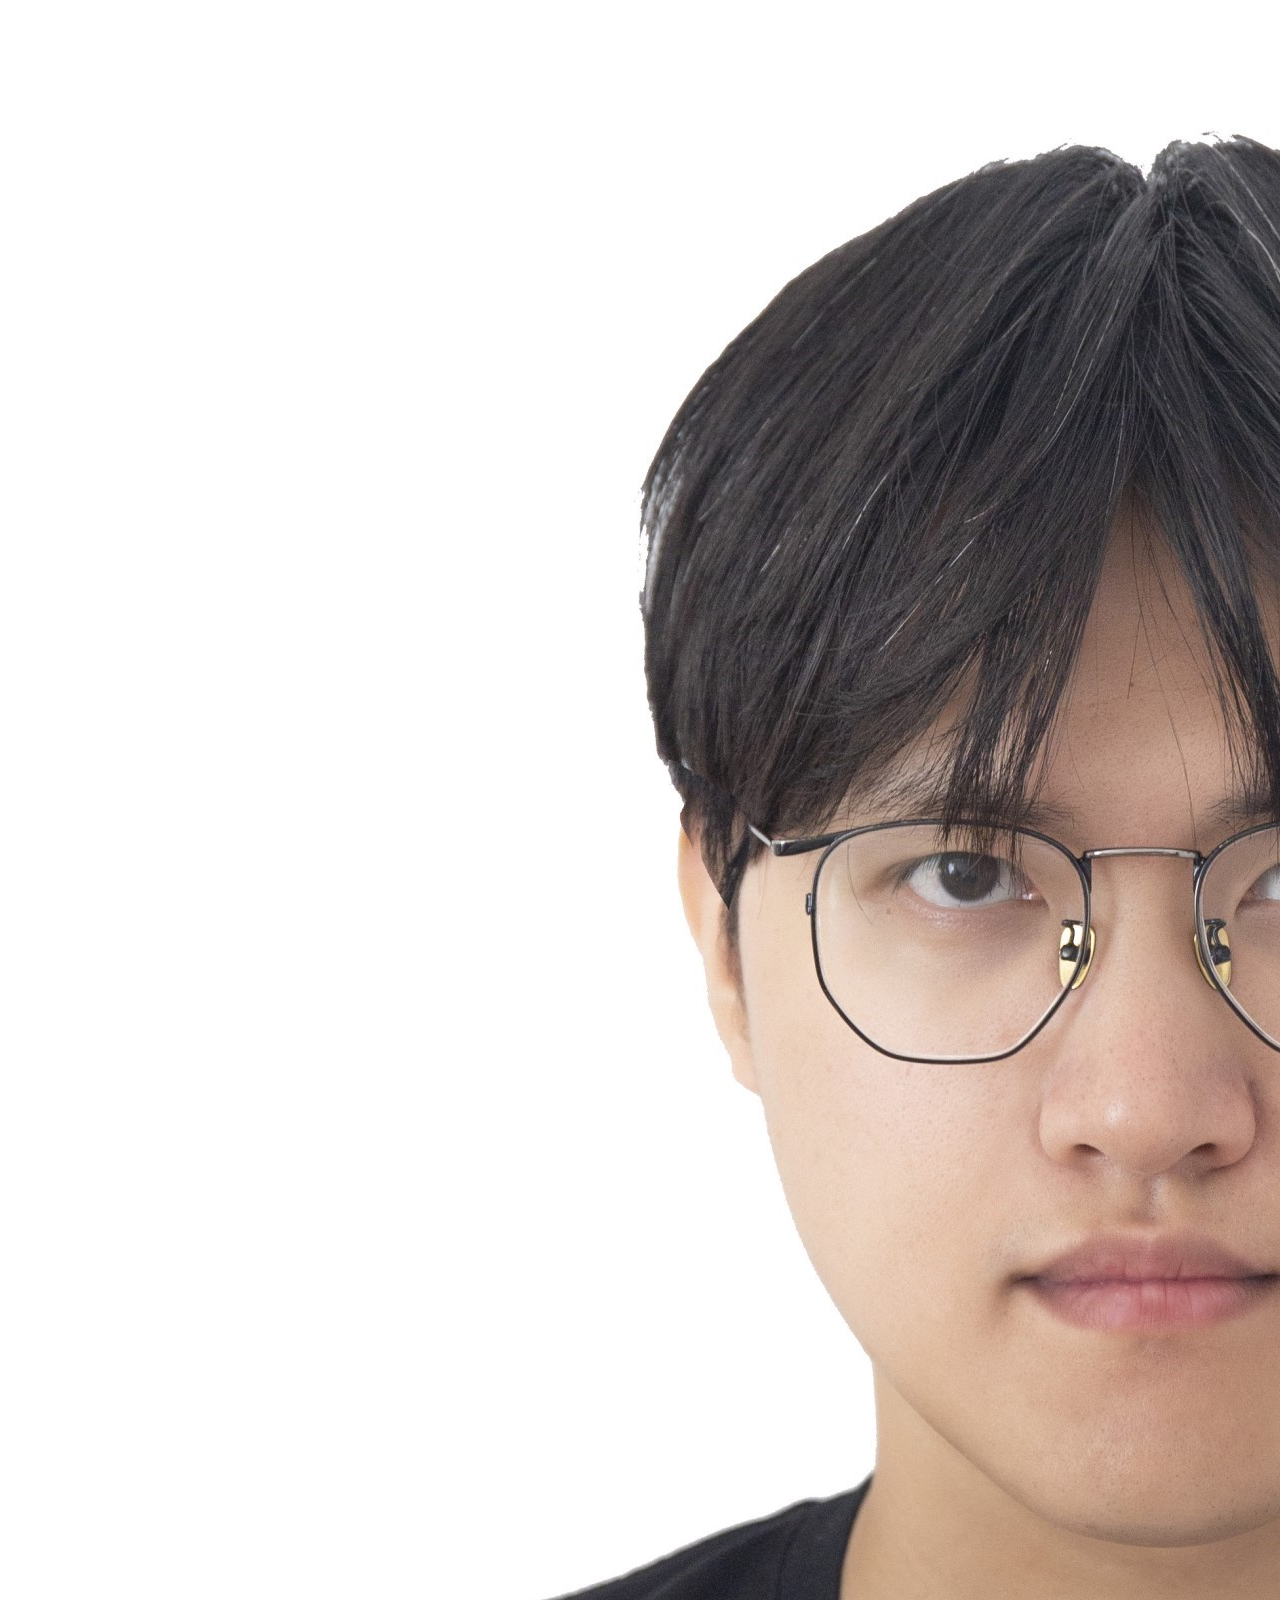
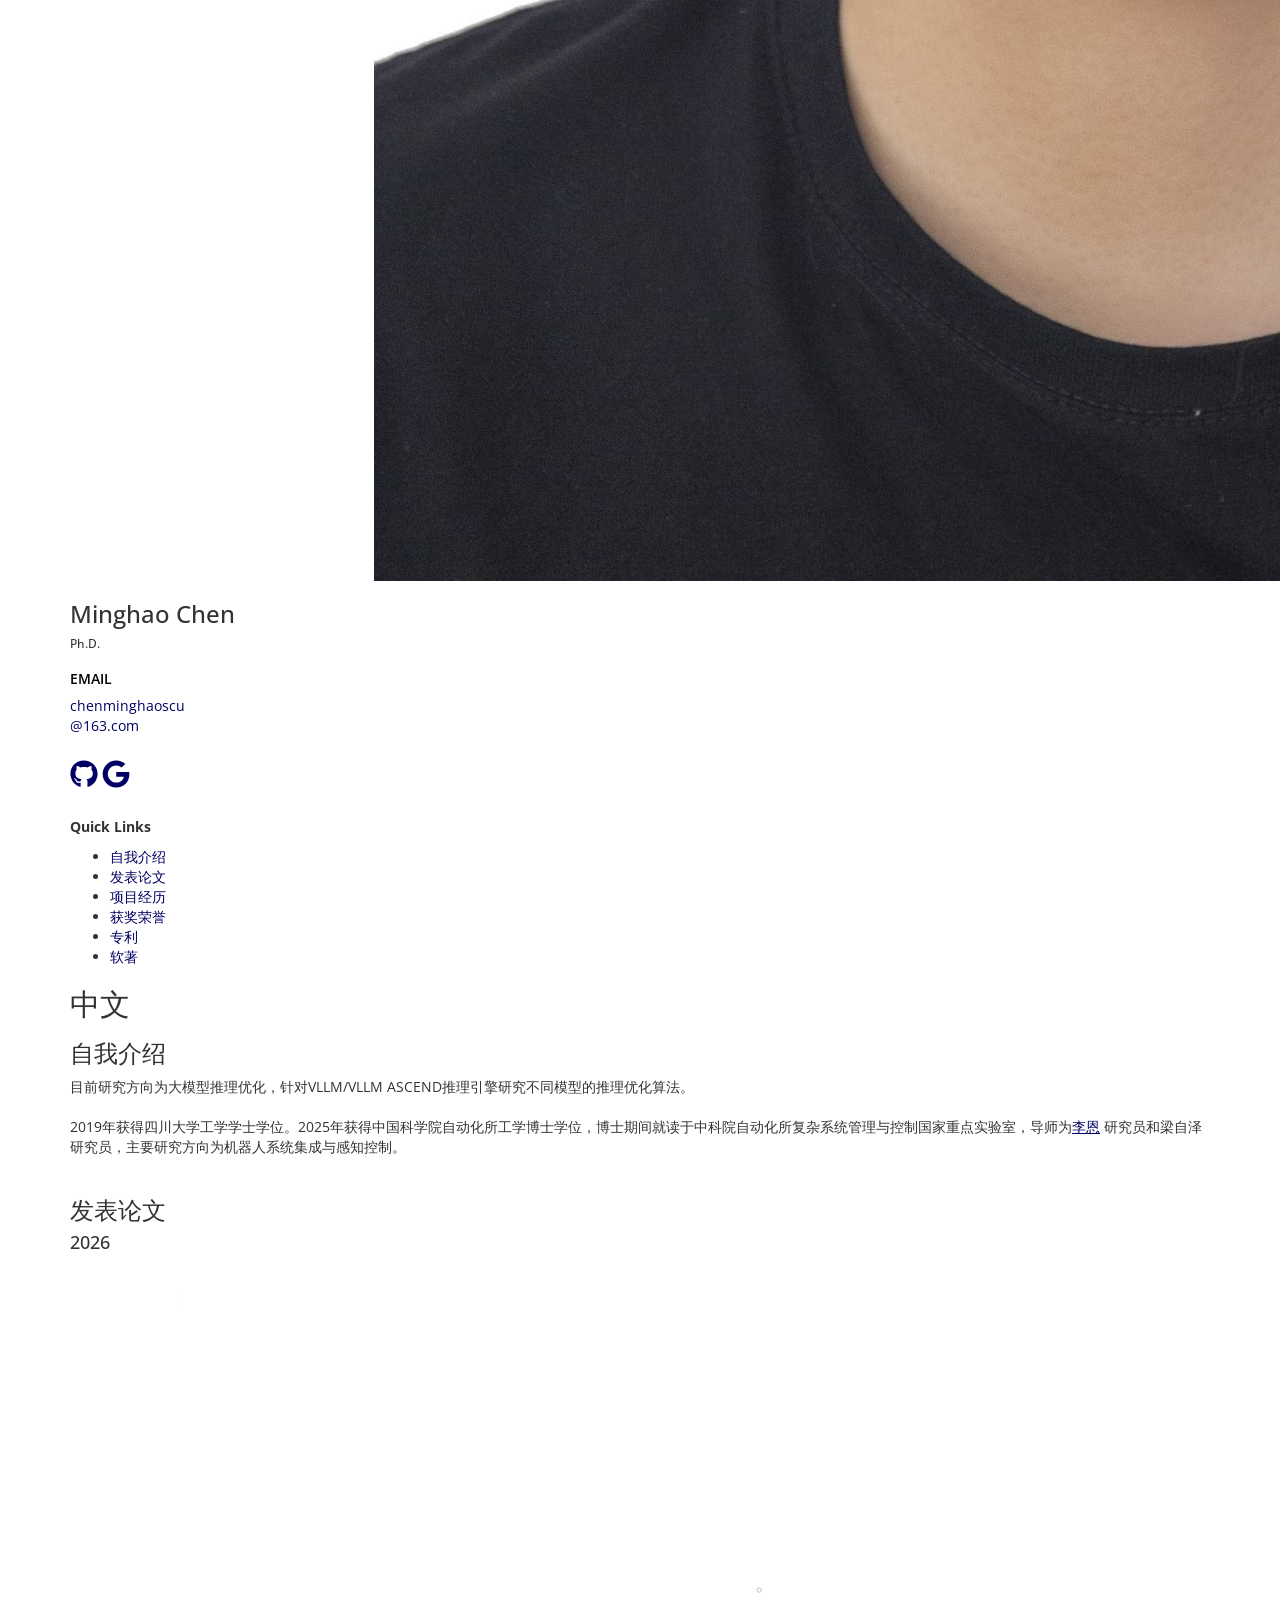
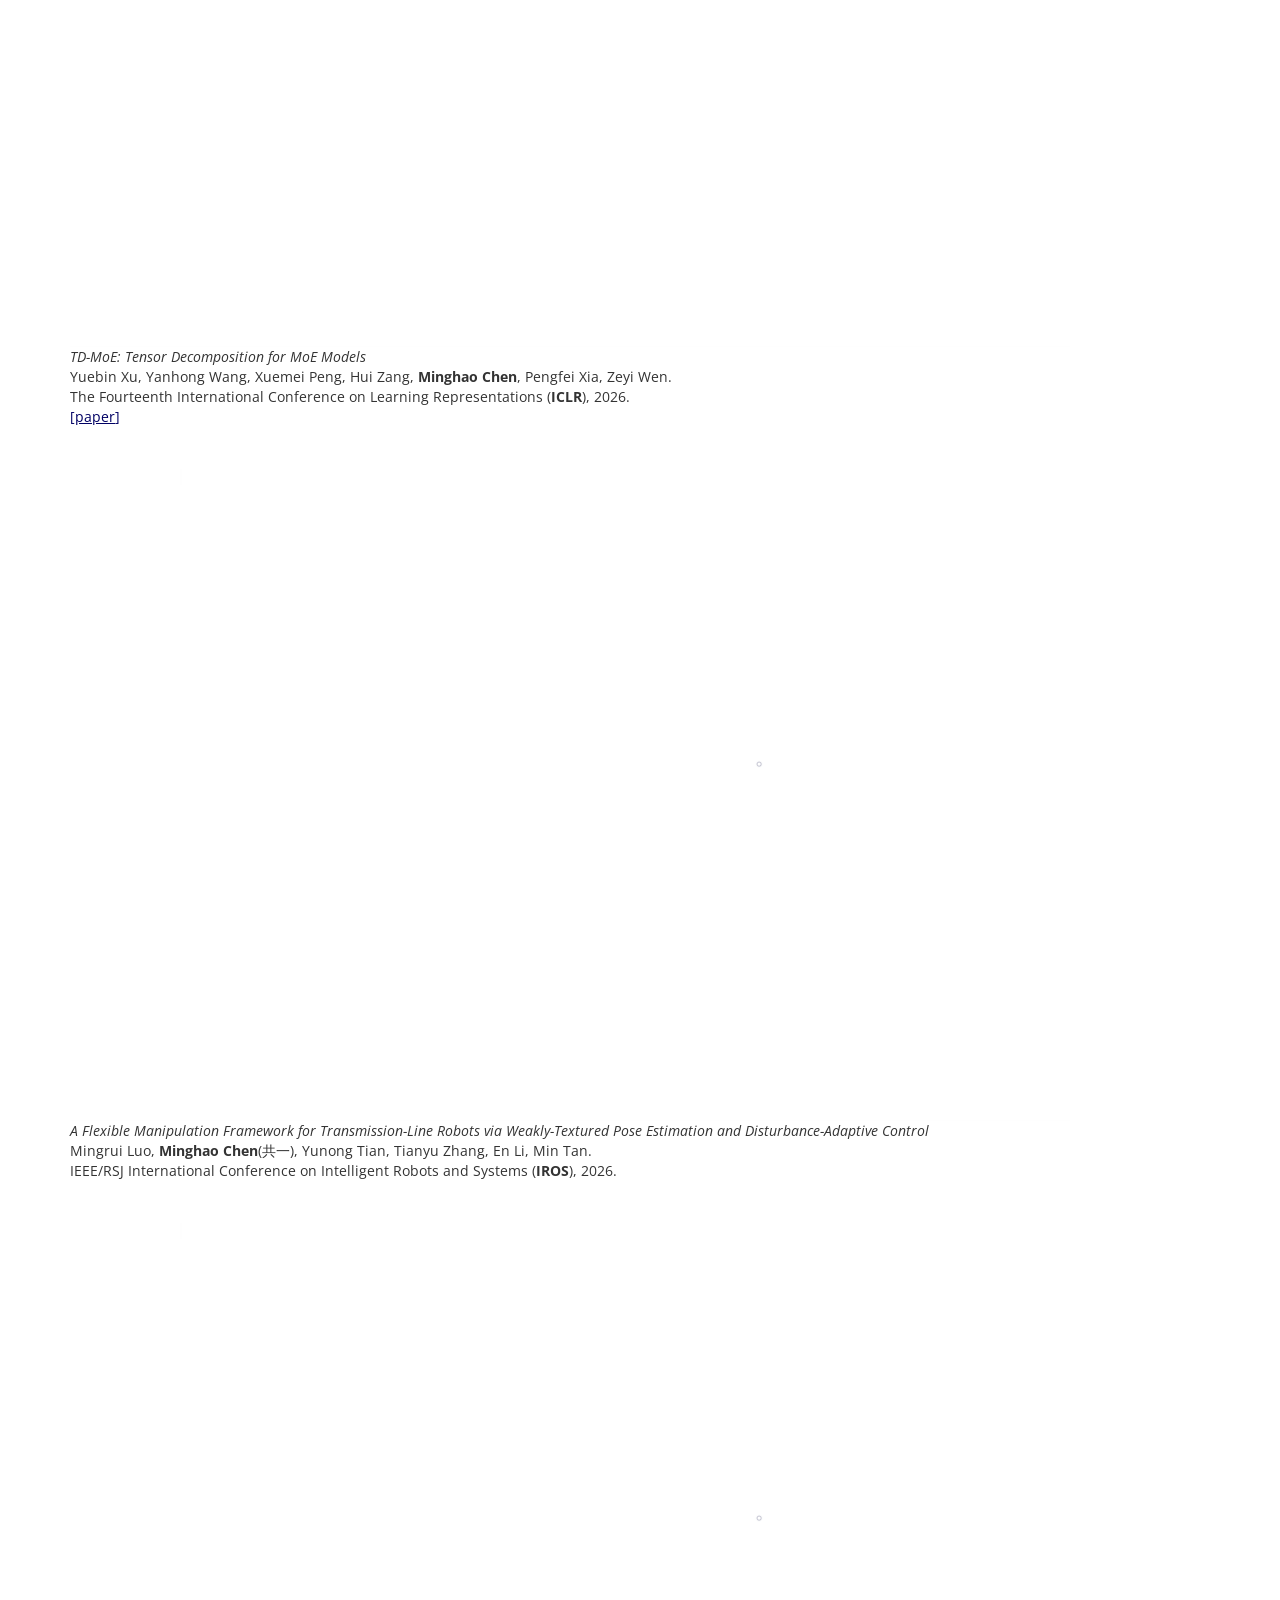
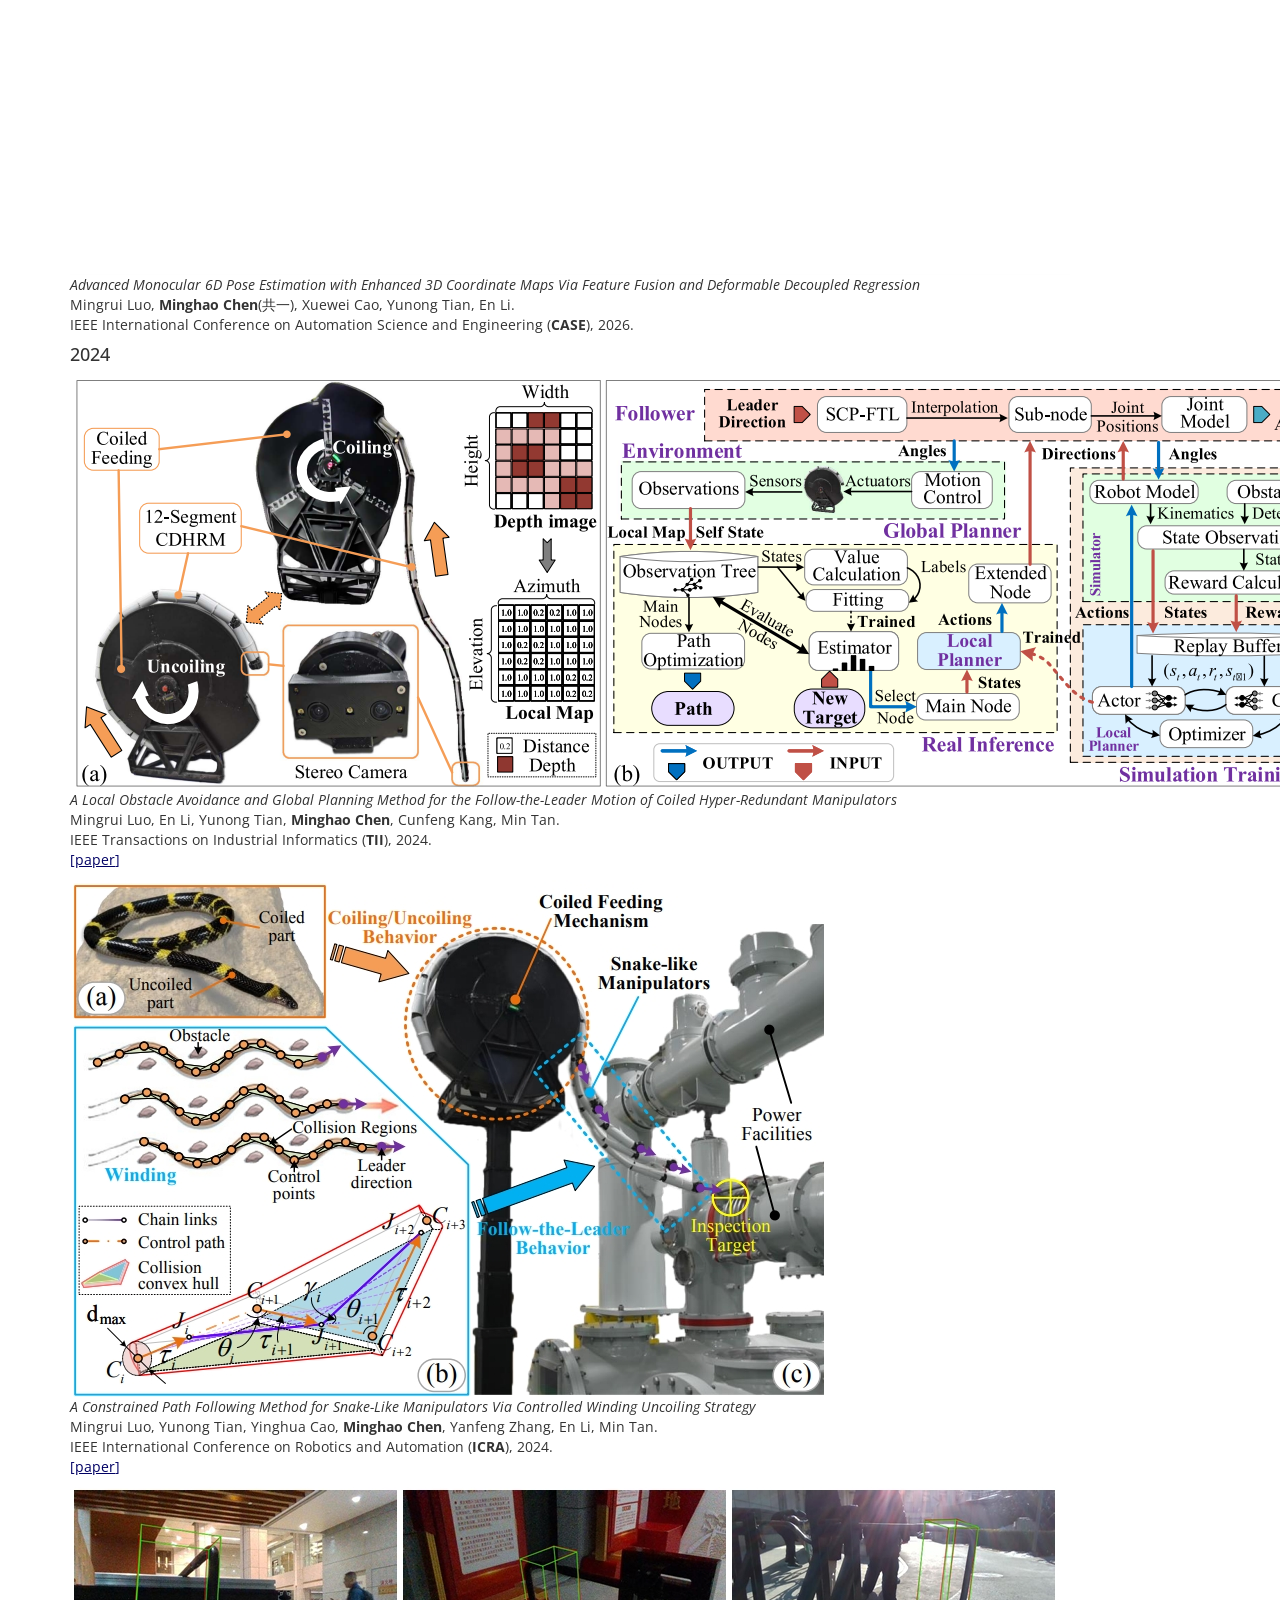
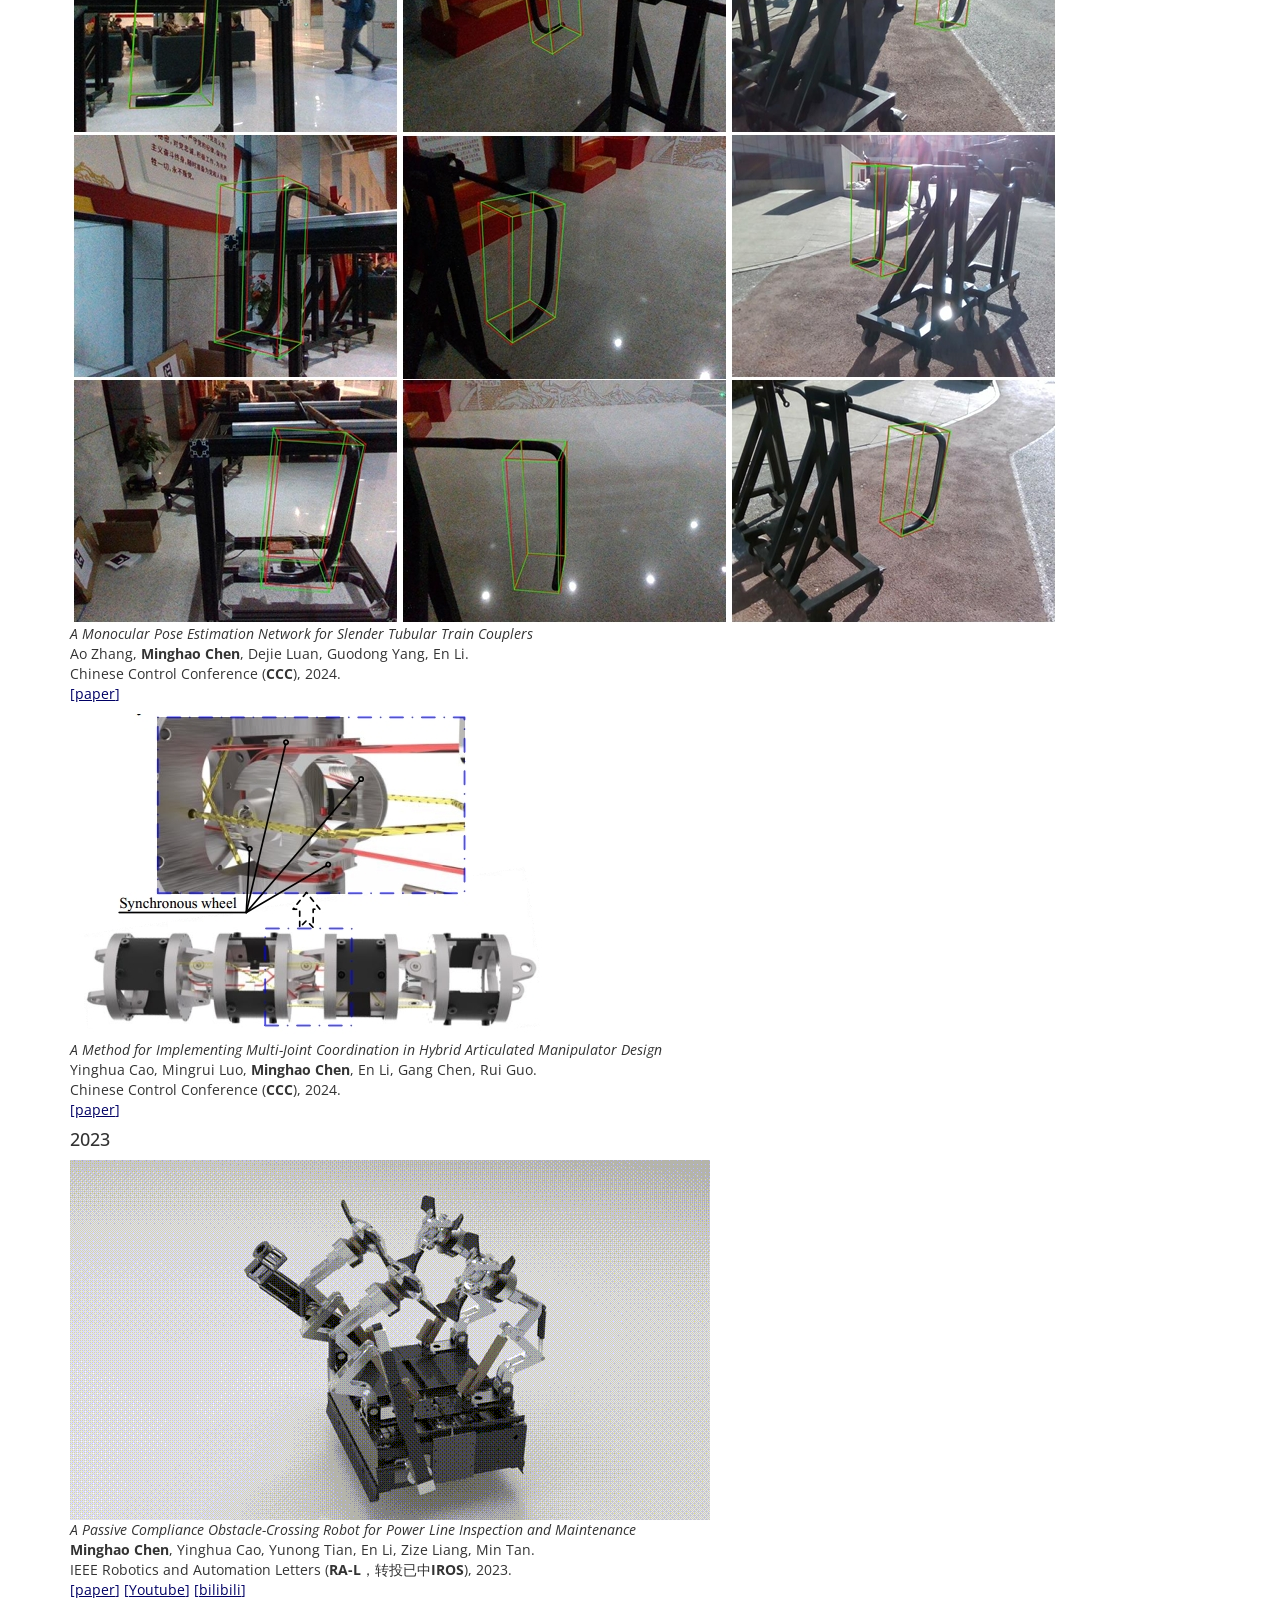
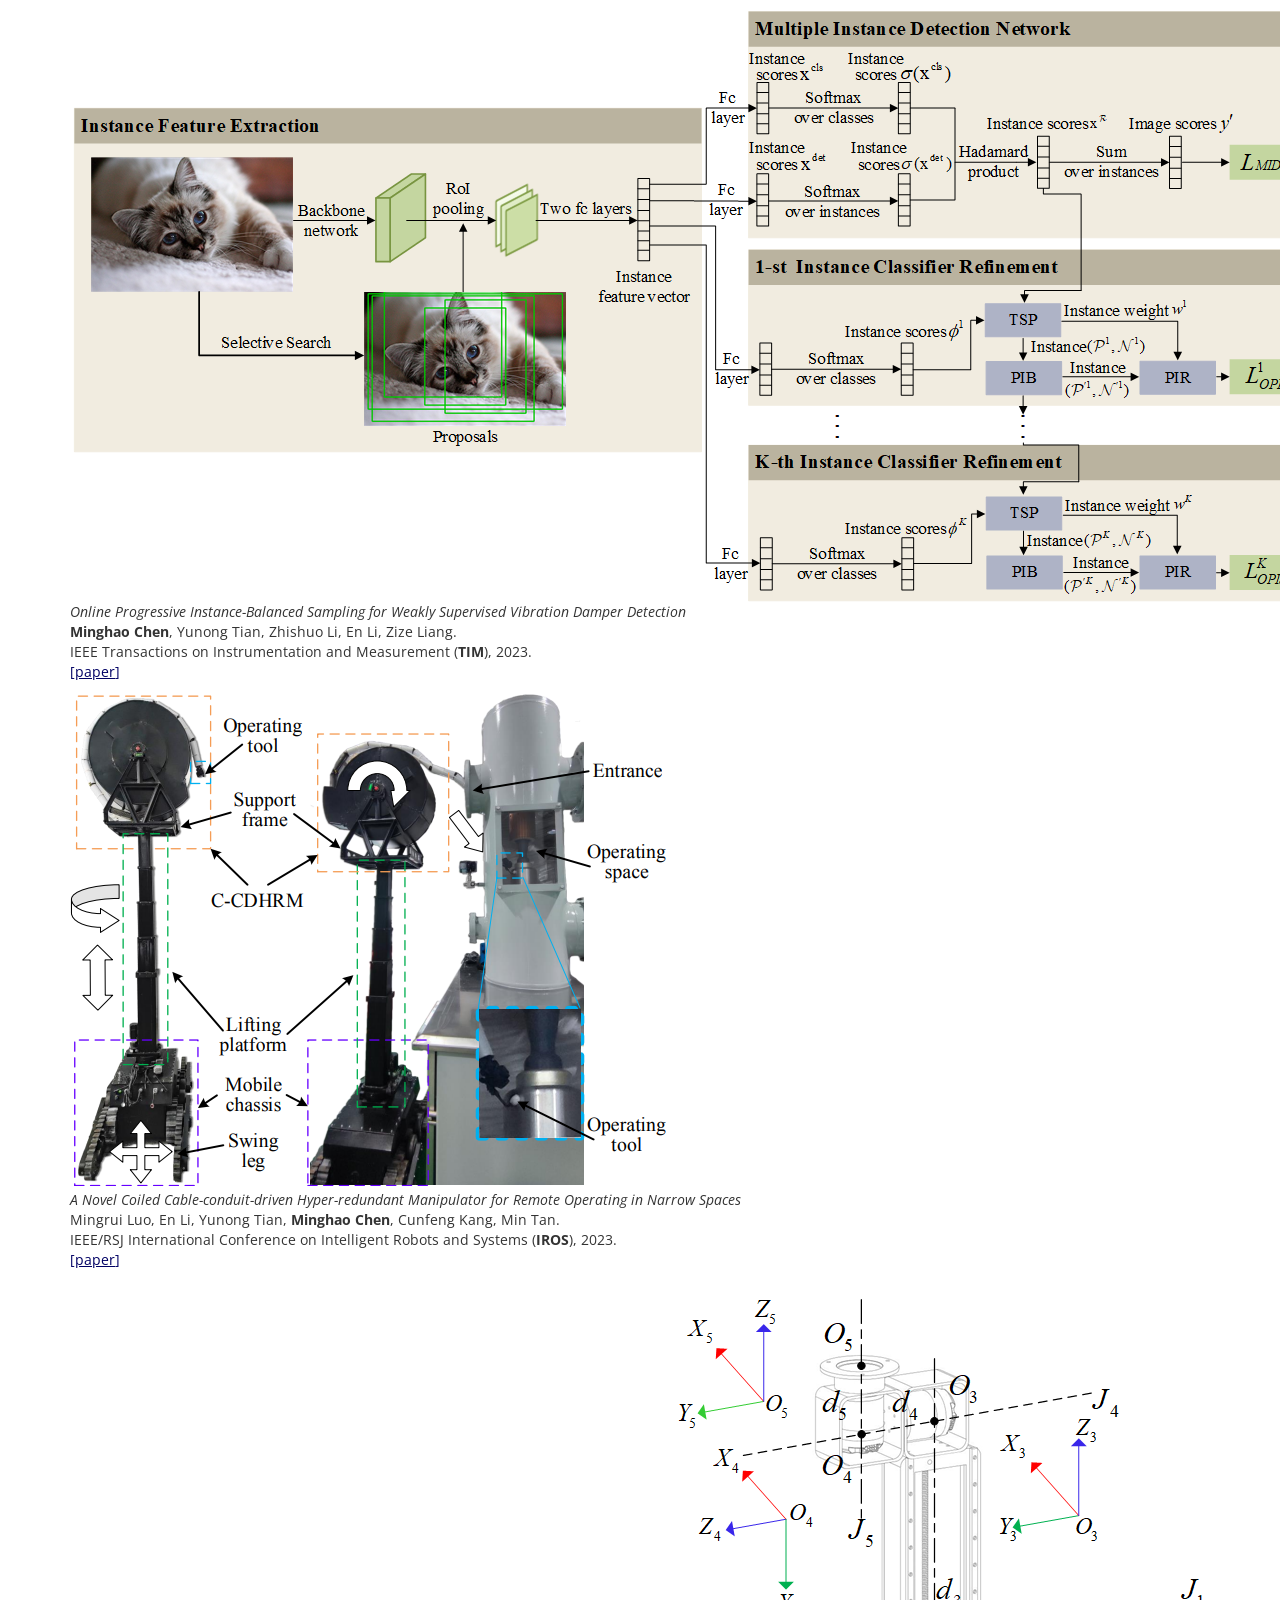
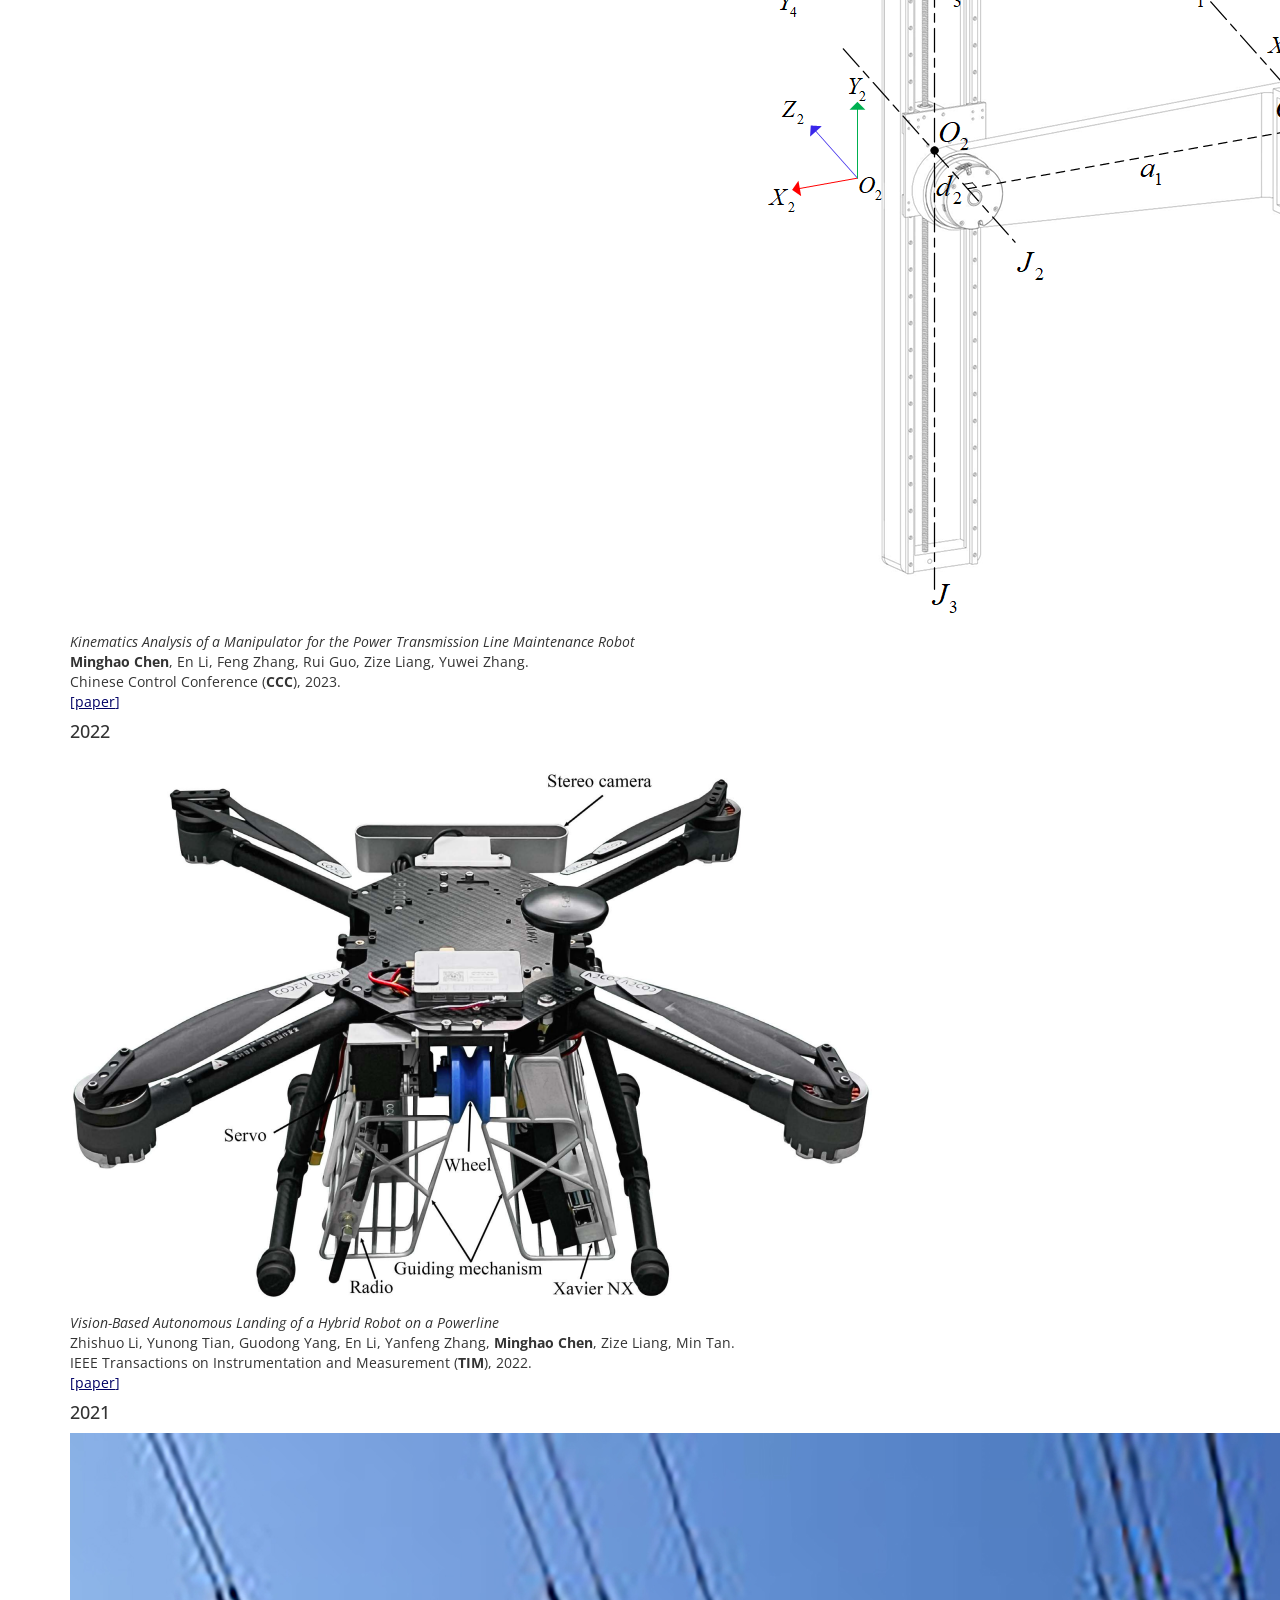
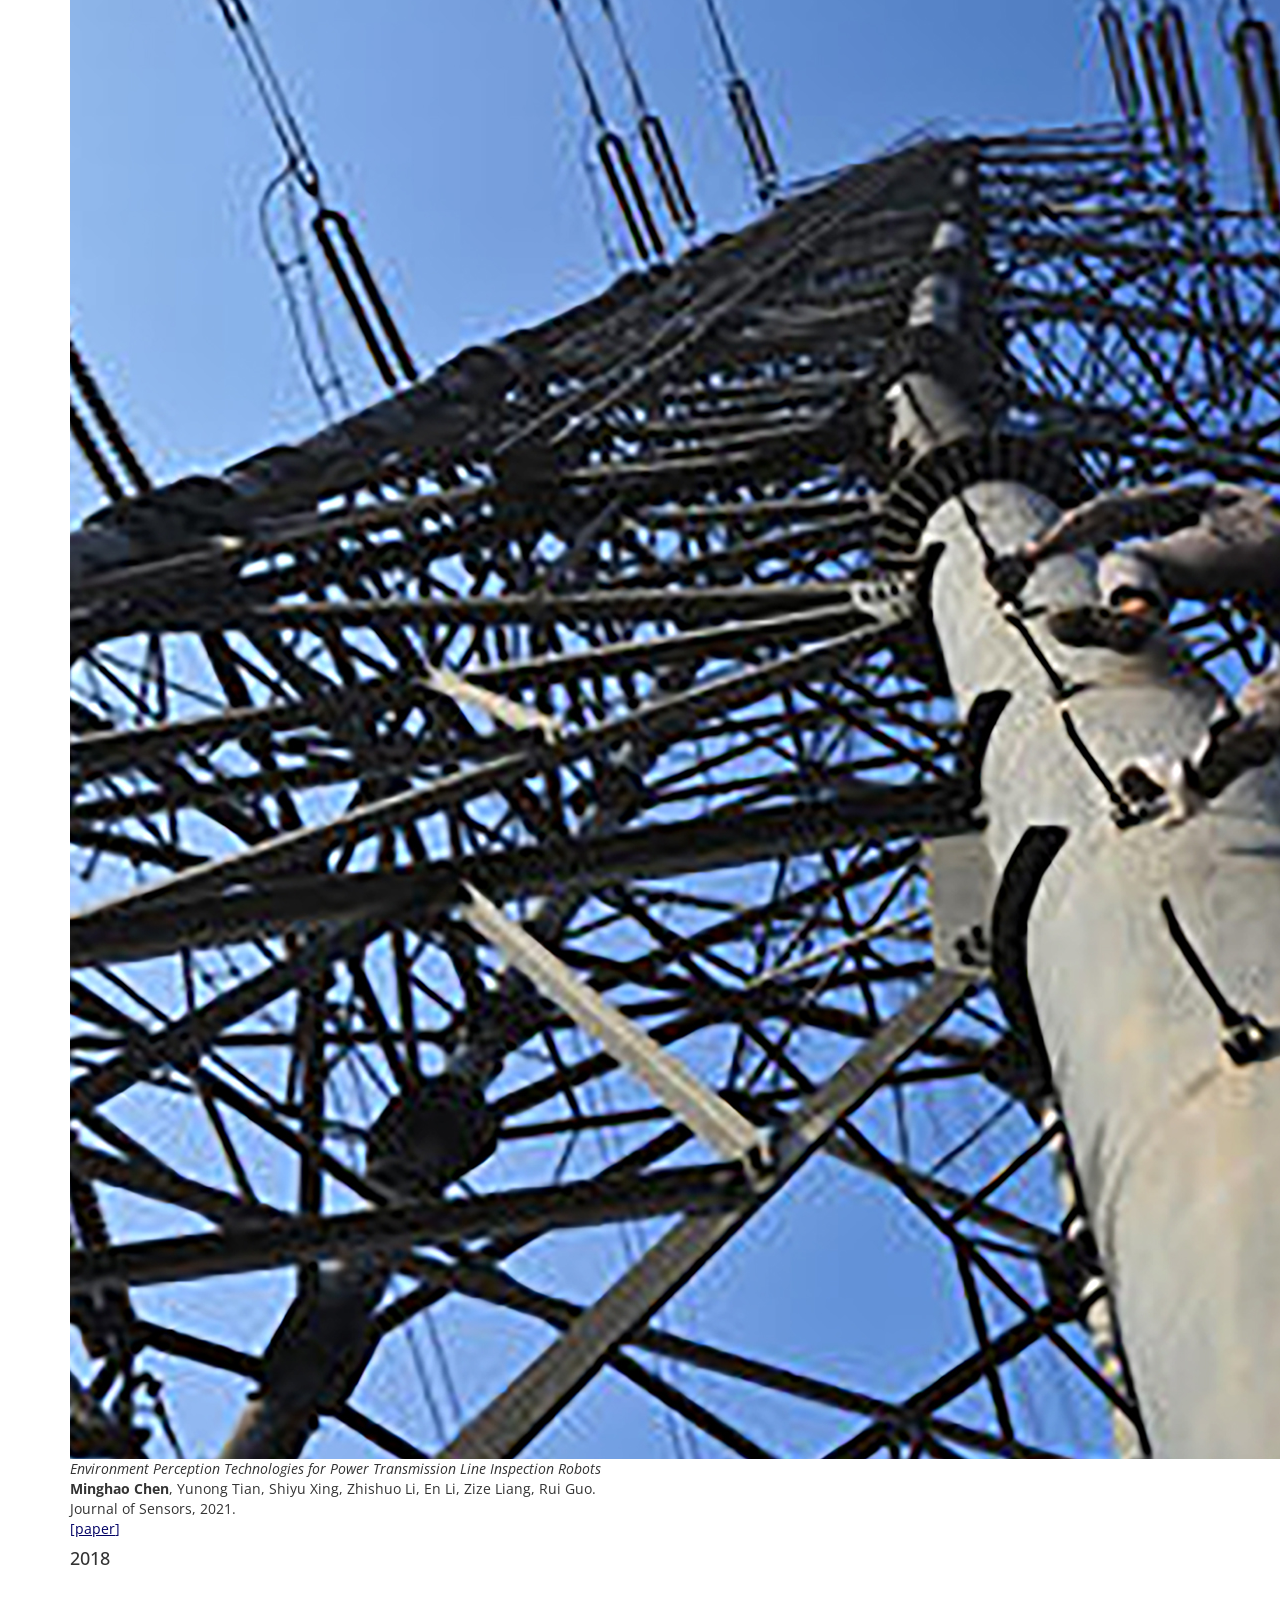
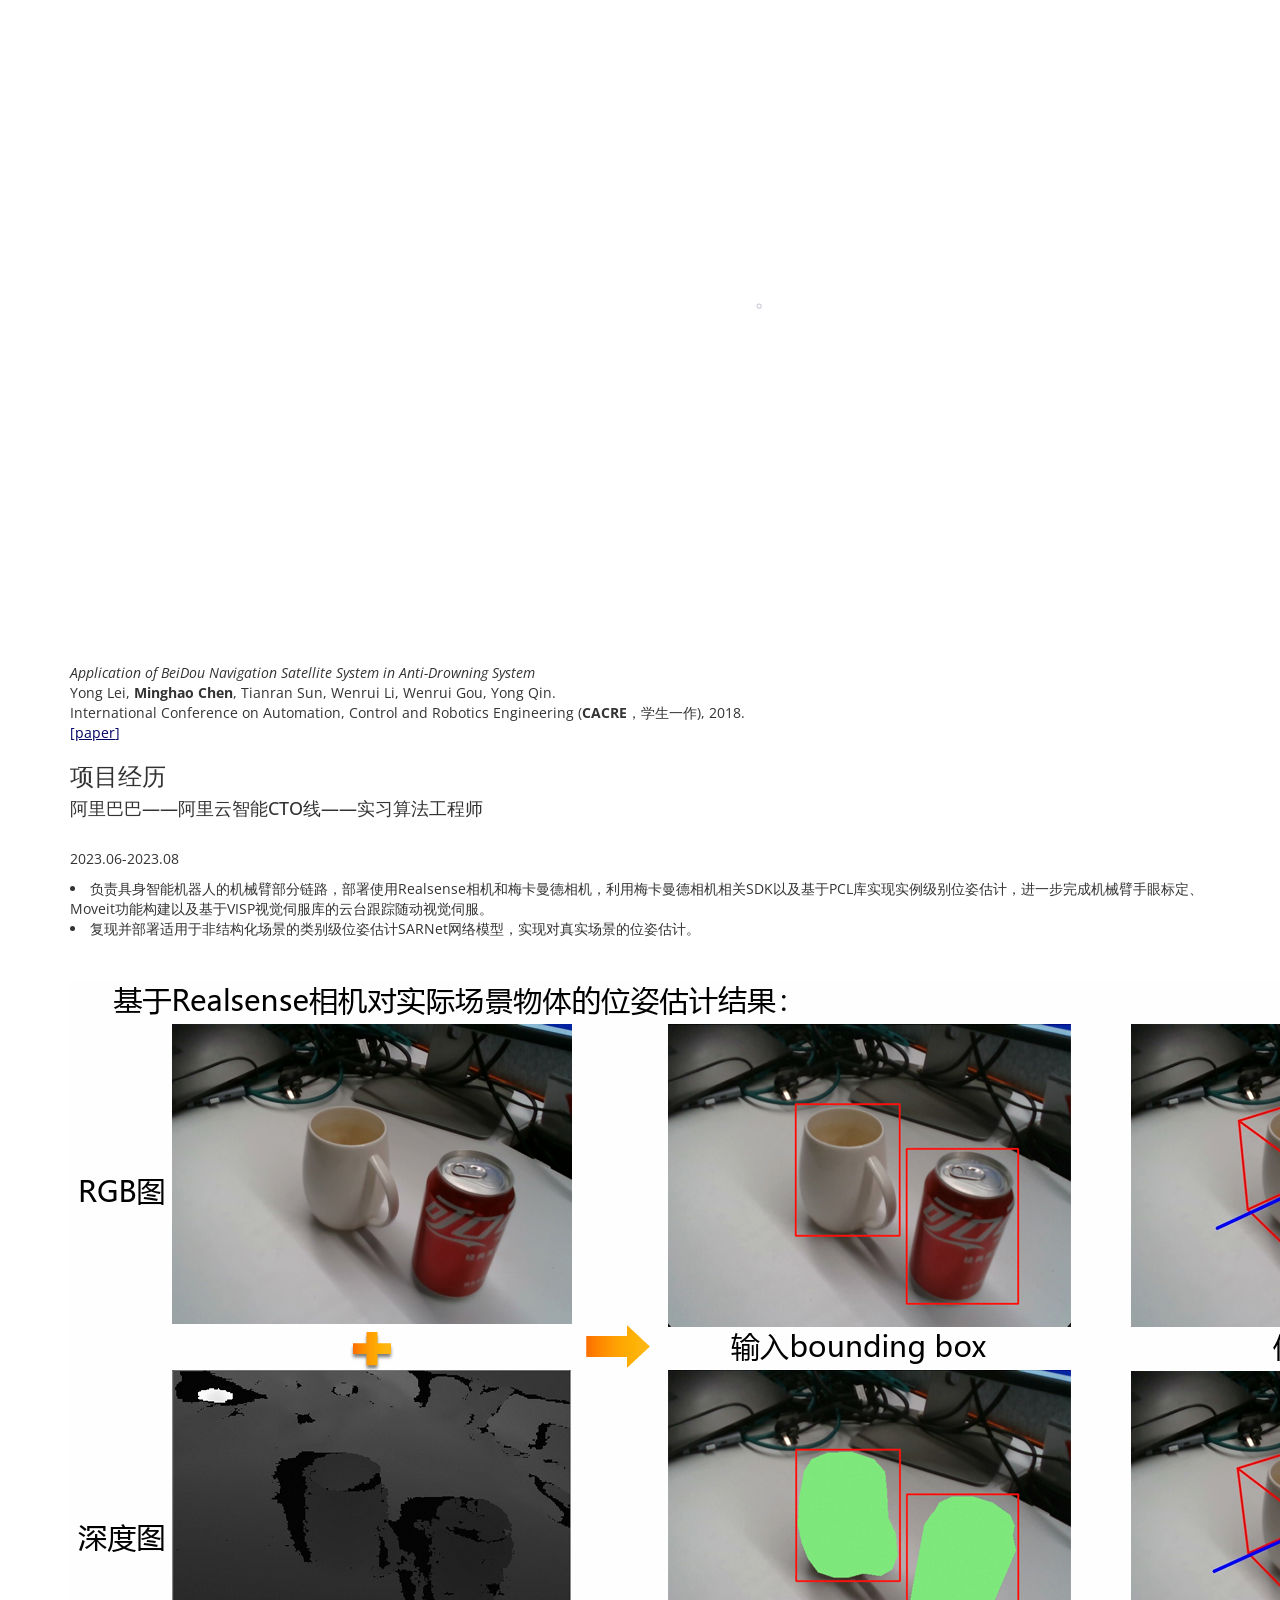
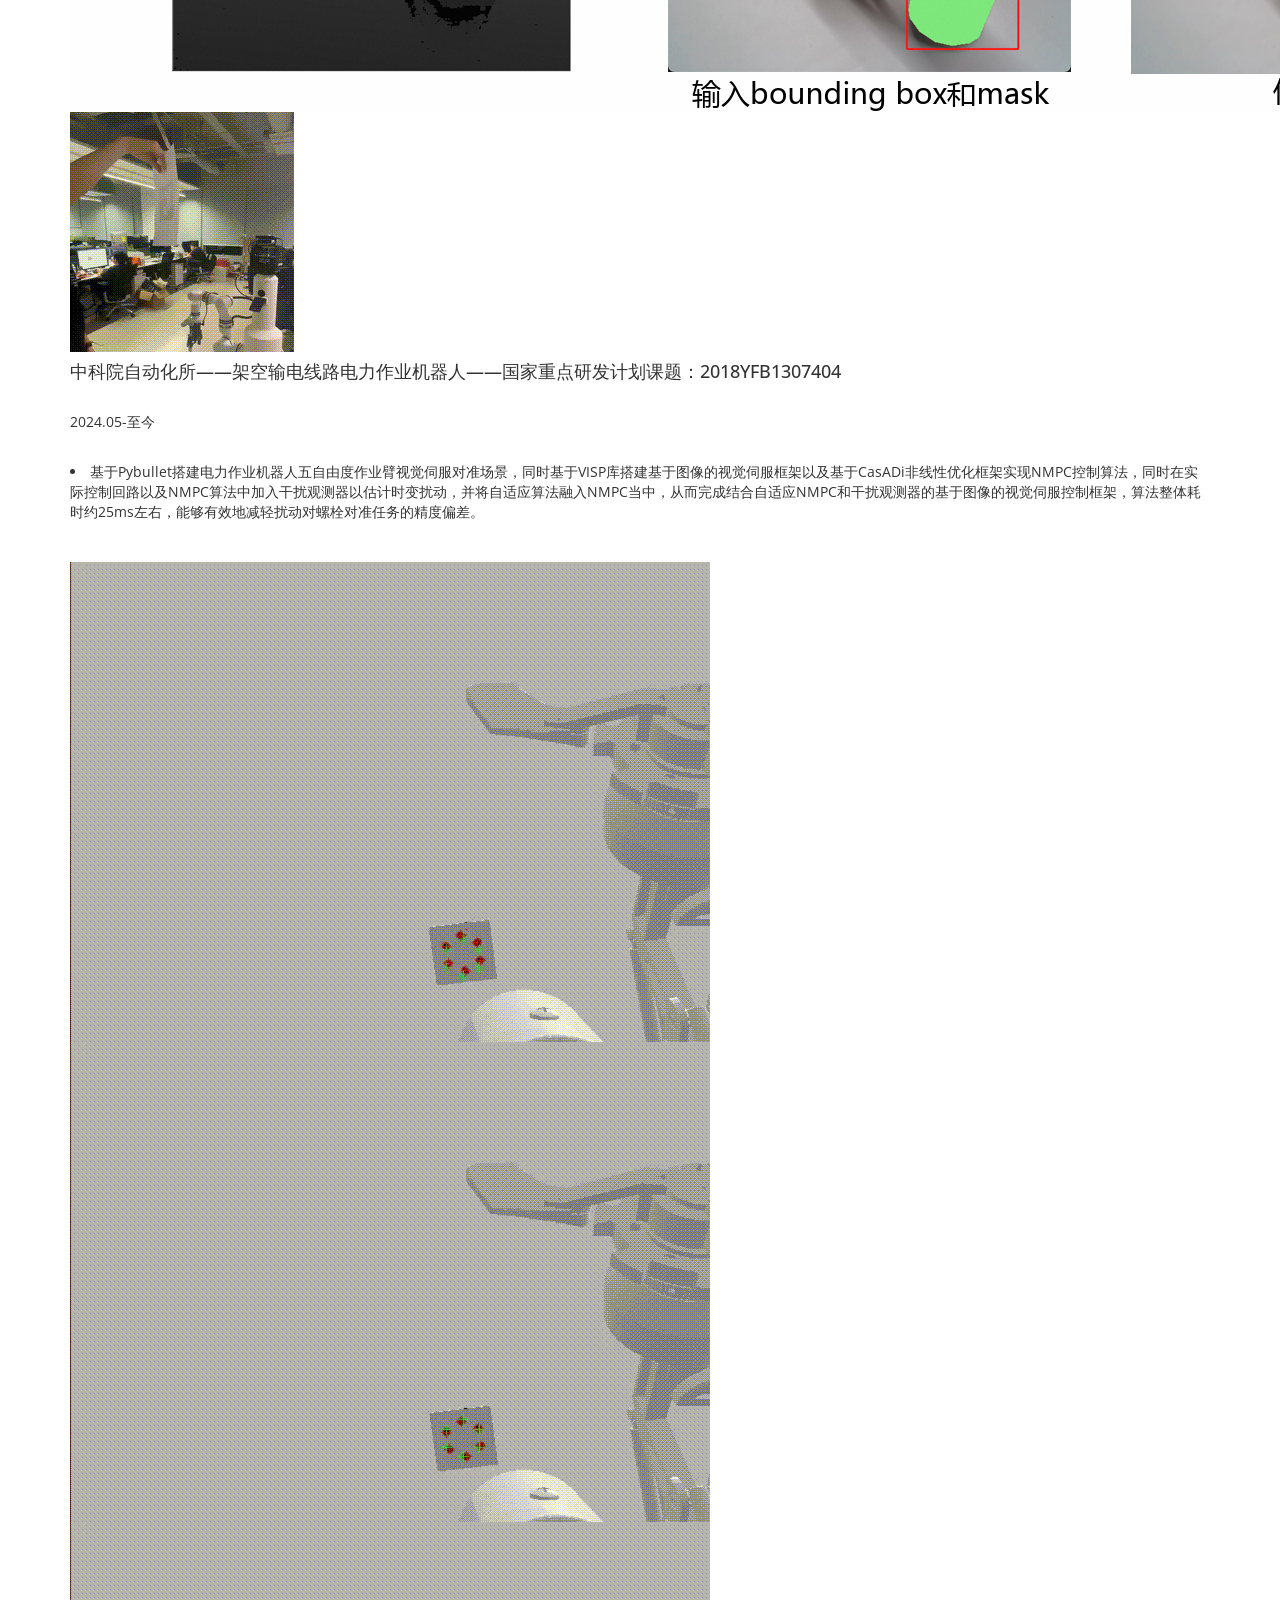
==== commit 2dc80171: "2026_06_28" ====
--- a/index.html
+++ b/index.html
@@ -31,7 +31,6 @@
                 <!-- details -->
                 <div class="details">
                   <h3>EMAIL</h3>
-                  <p><a href="mailto:chenminghao2019@ia.ac.cn">chenminghao2019<br>@ia.ac.cn</a></p>
                   <p><a href="mailto:chenminghaoscu@163.com">chenminghaoscu<br>@163.com</a></p>
                 </div>
                 <!-- social network icons -->
@@ -84,37 +83,74 @@
 
                 <h2 >中文</h2>
                 <h3 id="Introduction">自我介绍</h3>
-                <p>博士研究生，主修控制理论与控制工程，目前就读于中国科学院自动化研究所复杂系统管理与控制国家重点实验室，导师为<a href="https://people.ucas.ac.cn/~lien" target="_blank" style="text-decoration: underline;">李恩</a>
-                  研究员和梁自泽研究员。<br/><br/>
-
-                  2019年获得四川大学工学学士学位。 <br/><br/>
-  
-                  目前我的研究方向为机器人感知与控制，工作主要涉及到机器人系统集成与控制、弱监督目标检测、单目6D位姿估计以及机械臂视觉伺服控制。
+                <p>目前研究方向为大模型推理优化，针对VLLM/VLLM ASCEND推理引擎研究不同模型的推理优化算法。<br/><br/>
+
+                  2019年获得四川大学工学学士学位。2025年获得中国科学院自动化所工学博士学位，博士期间就读于中科院自动化所复杂系统管理与控制国家重点实验室，导师为<a href="https://people.ucas.ac.cn/~lien" target="_blank" style="text-decoration: underline;">李恩</a>
+                  研究员和梁自泽研究员，主要研究方向为机器人系统集成与感知控制。 <br/><br/>
                 </p>
                 <!-- [<a href = "files/chenminghao_resume.pdf">中文简历</a>].<br/><br/> -->
     
                 <h3 id="PublicationChinese">发表论文</h3>
+                <h4>2026</h4>
+                <article class="columns">
+                  <div class="column is-3">
+                    <figure class="image">
+                      <img src="images/blank.png">
+                    </figure>
+                  </div>
+                  <div class="column">
+                    <div class="content">
+                      <p>
+                        <i>TD-MoE: Tensor Decomposition for MoE Models</i><br>
+                        Yuebin Xu, Yanhong Wang, Xuemei Peng, Hui Zang, <b>Minghao Chen</b>, Pengfei Xia, Zeyi Wen.<br>
+                        The Fourteenth International Conference on Learning Representations (<b>ICLR</b>), 2026.<br>
+                        <a href="https://openreview.net/pdf?id=D9cnZNZfxX" target="_blank">[<u>paper</u>]</a>
+                        <!-- <a href="https://github.com/fyviezhao/m3d-vton" target="_blank">[<u>code</u>]</a> -->
+                      </p>
+                    </div>
+                  </div>
+                </article>
+
+                <article class="columns">
+                  <div class="column is-3">
+                    <figure class="image">
+                      <img src="images/blank.png">
+                    </figure>
+                  </div>
+                  <div class="column">
+                    <div class="content">
+                      <p>
+                        <i>A Flexible Manipulation Framework for Transmission-Line Robots via Weakly-Textured Pose Estimation and Disturbance-Adaptive Control</i><br>
+                        Mingrui Luo, <b>Minghao Chen</b>(共一), Yunong Tian, Tianyu Zhang, En Li, Min Tan.<br>
+                        IEEE/RSJ International Conference on Intelligent Robots and Systems (<b>IROS</b>), 2026.<br>
+                        <!-- <a href="https://ieeexplore.ieee.org/document/10403642" target="_blank">[<u>paper</u>]</a> -->
+                        <!-- <a href="https://github.com/fyviezhao/m3d-vton" target="_blank">[<u>code</u>]</a> -->
+                      </p>
+                    </div>
+                  </div>
+                </article>  
+
+                <article class="columns">
+                  <div class="column is-3">
+                    <figure class="image">
+                      <img src="images/blank.png">
+                    </figure>
+                  </div>
+                  <div class="column">
+                    <div class="content">
+                      <p>
+                        <i>Advanced Monocular 6D Pose Estimation with Enhanced 3D Coordinate Maps Via Feature Fusion and Deformable Decoupled Regression</i><br>
+                        Mingrui Luo, <b>Minghao Chen</b>(共一), Xuewei Cao, Yunong Tian, En Li.<br>
+                        IEEE International Conference on Automation Science and Engineering (<b>CASE</b>), 2026.<br>
+                        <!-- <a href="https://ieeexplore.ieee.org/document/10403642" target="_blank">[<u>paper</u>]</a> -->
+                        <!-- <a href="https://github.com/fyviezhao/m3d-vton" target="_blank">[<u>code</u>]</a> -->
+                      </p>
+                    </div>
+                  </div>
+                </article>
+
+
                 <h4>2024</h4>
-<!-- 
-                <article class="columns">
-                  <div class="column is-3">
-                    <figure class="image">
-                      <img src="images/blank.png">
-                    </figure>
-                  </div>
-                  <div class="column">
-                    <div class="content">
-                      <p>
-                        <i>A Local Obstacle Avoidance and Global Planning Method for the Follow-the-Leader Motion of Coiled Hyper-Redundant Manipulators</i><br>
-                        Mingrui Luo, En Li, Yunong Tian, <b>Minghao Chen</b>, Cunfeng Kang, Min Tan.<br>
-                        IEEE Transactions on Industrial Informatics (<b>TII</b>), 2024.<br>
-                        <a href="https://ieeexplore.ieee.org/document/10403642" target="_blank">[<u>paper</u>]</a>
-                        <a href="https://github.com/fyviezhao/m3d-vton" target="_blank">[<u>code</u>]</a>
-                      </p>
-                    </div>
-                  </div>
-                </article> -->
-
                 <article class="columns">
                   <div class="column is-3">
                     <figure class="image">
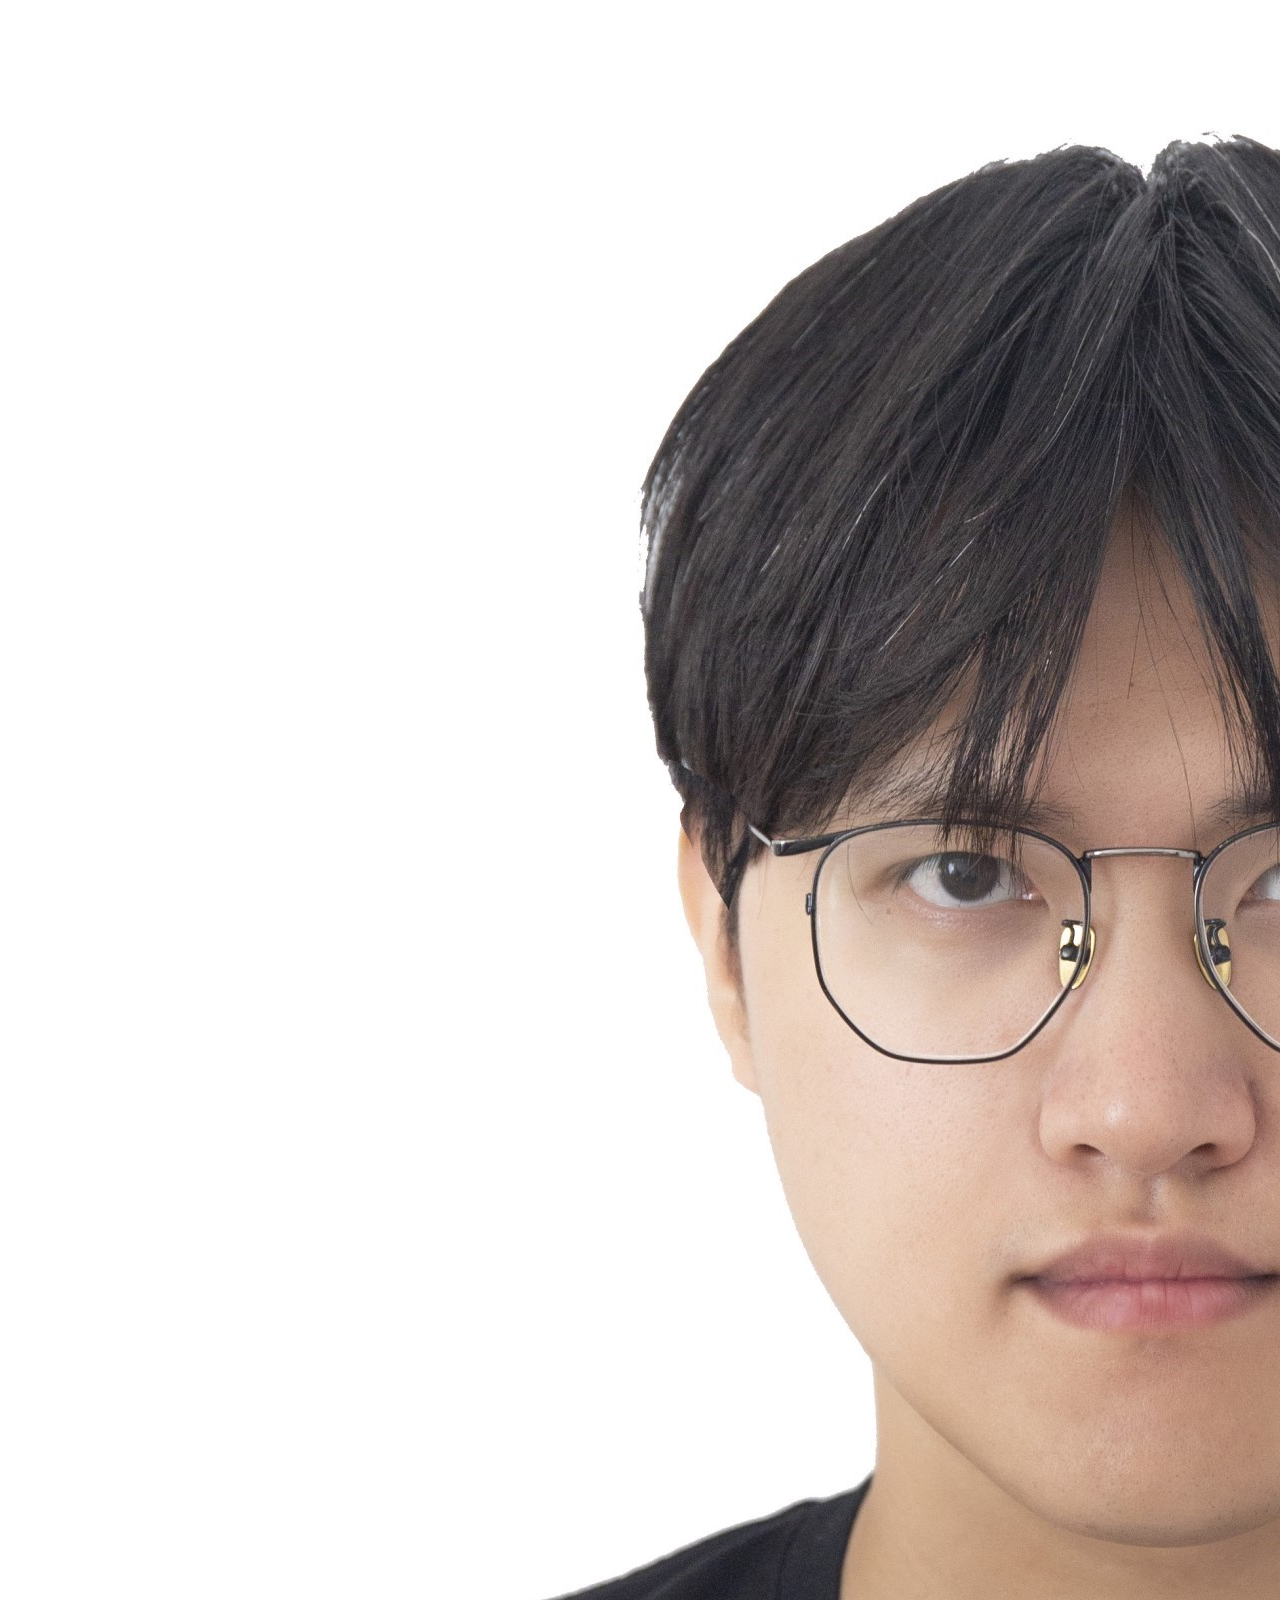
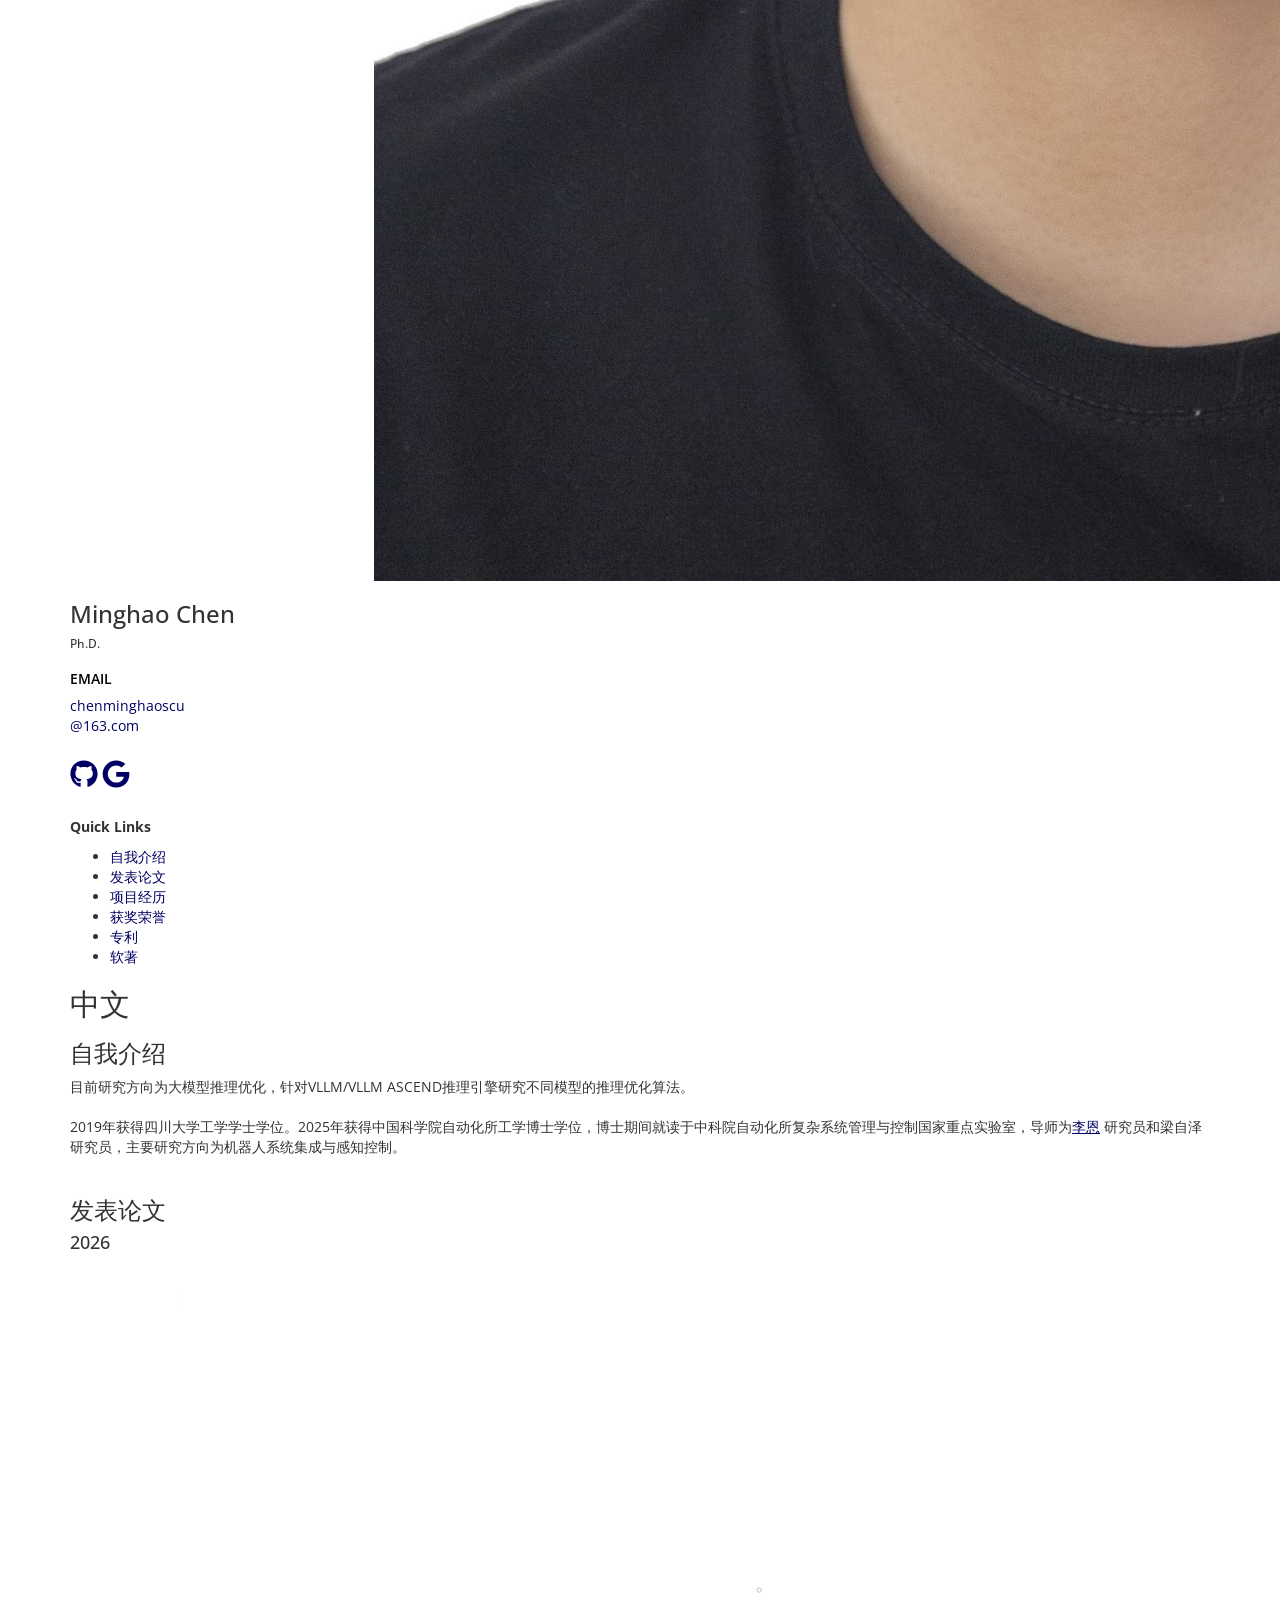
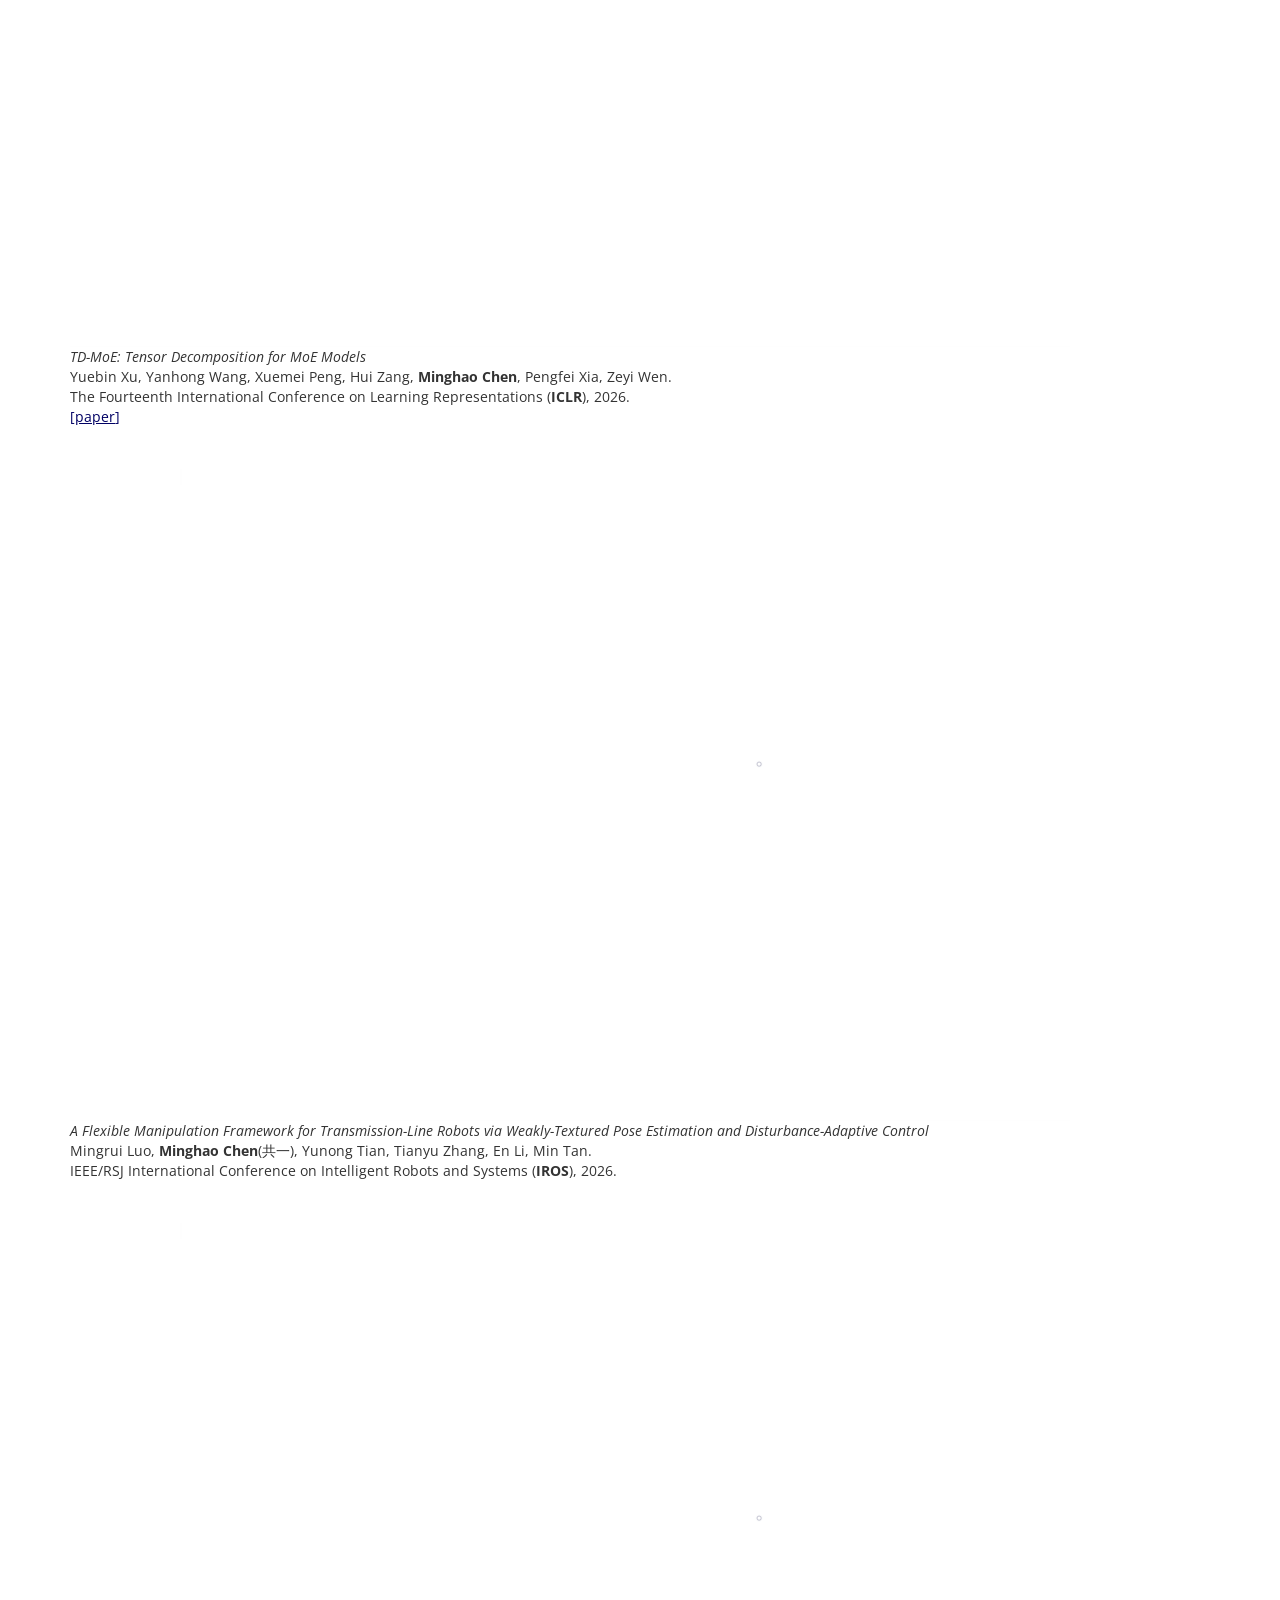
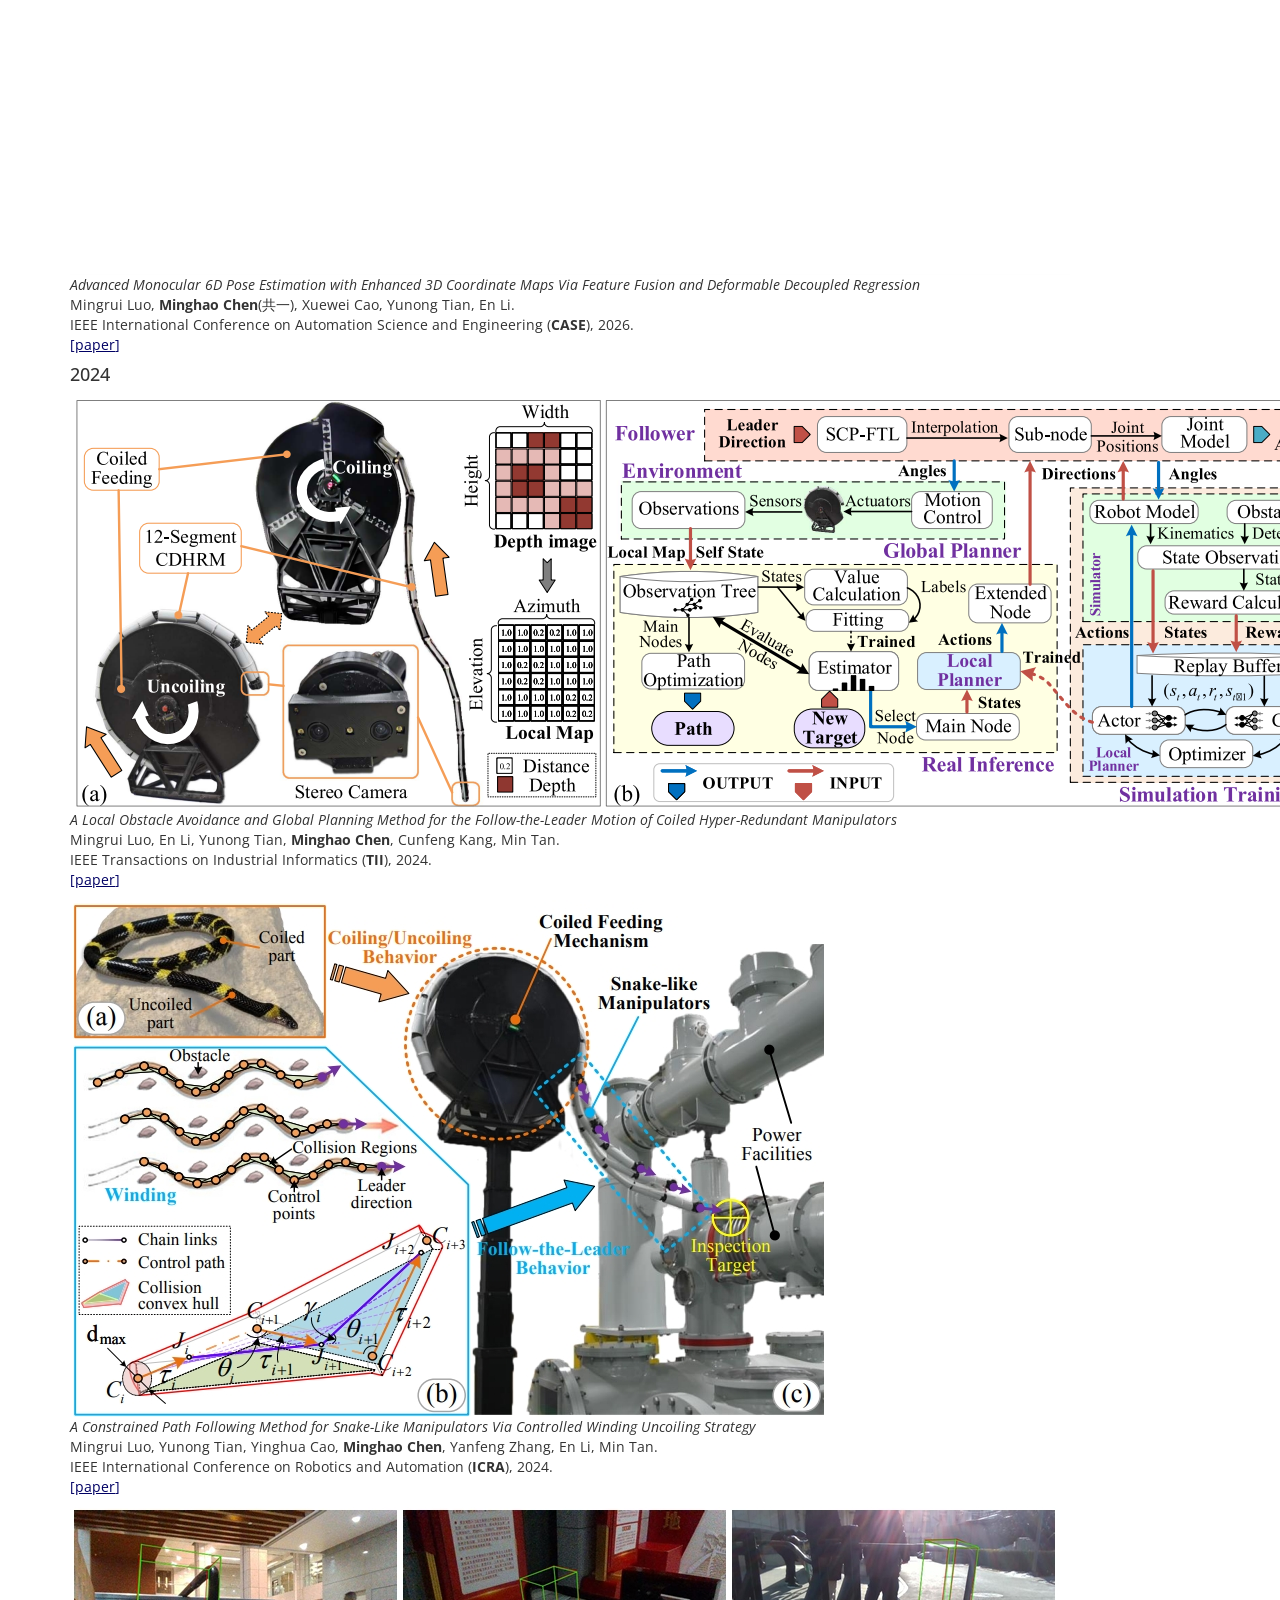
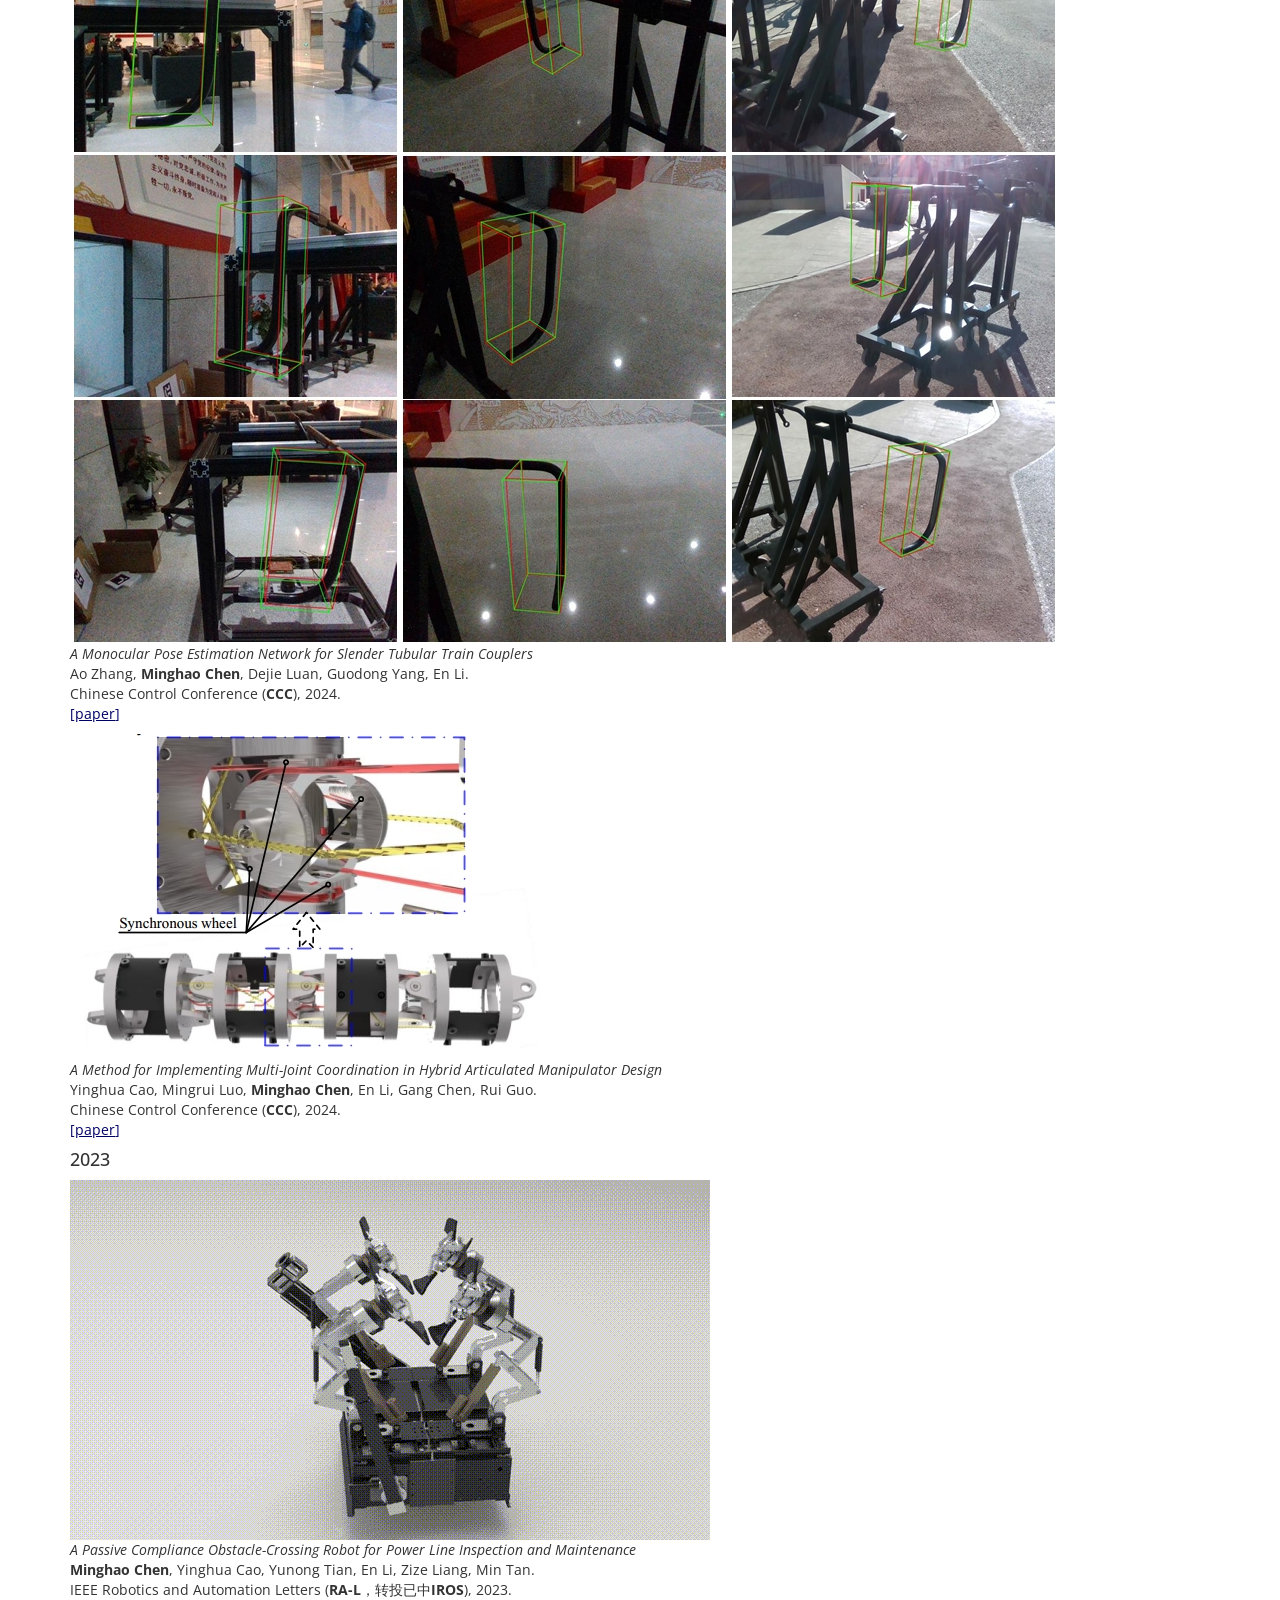
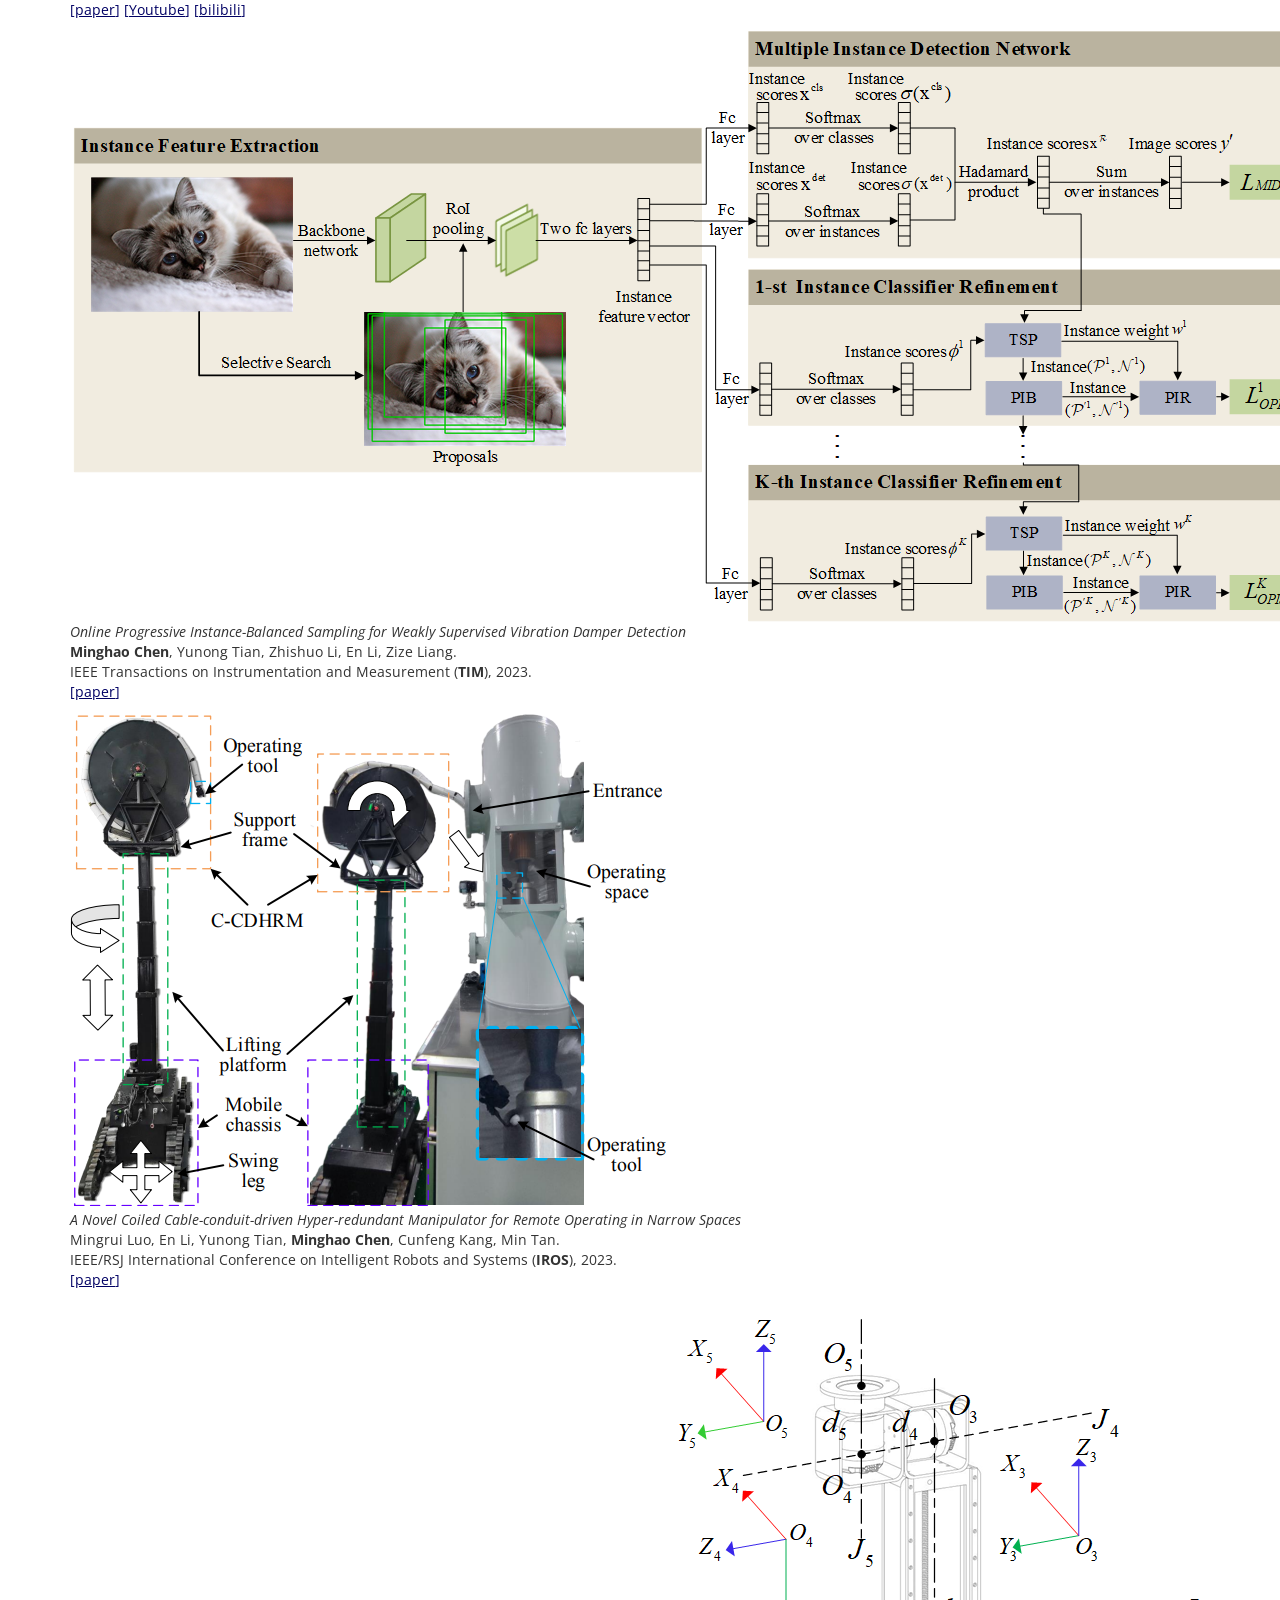
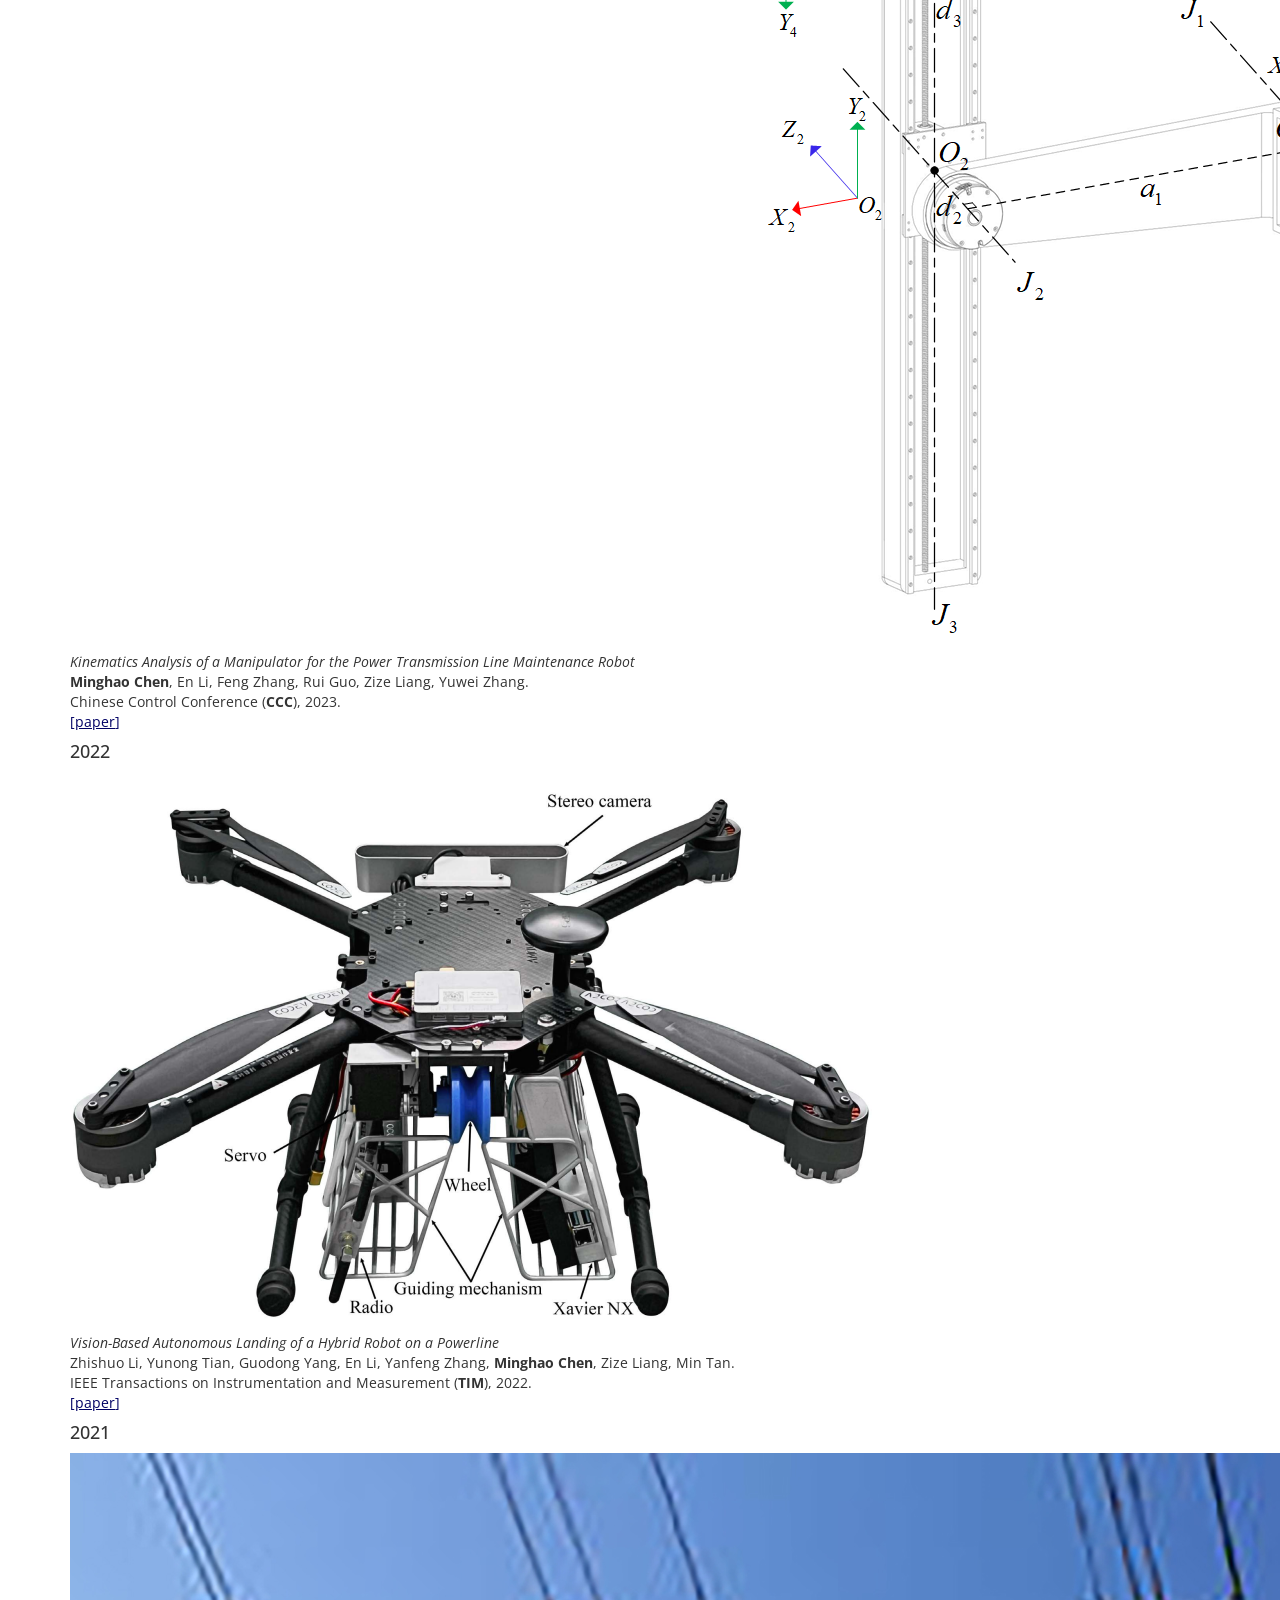
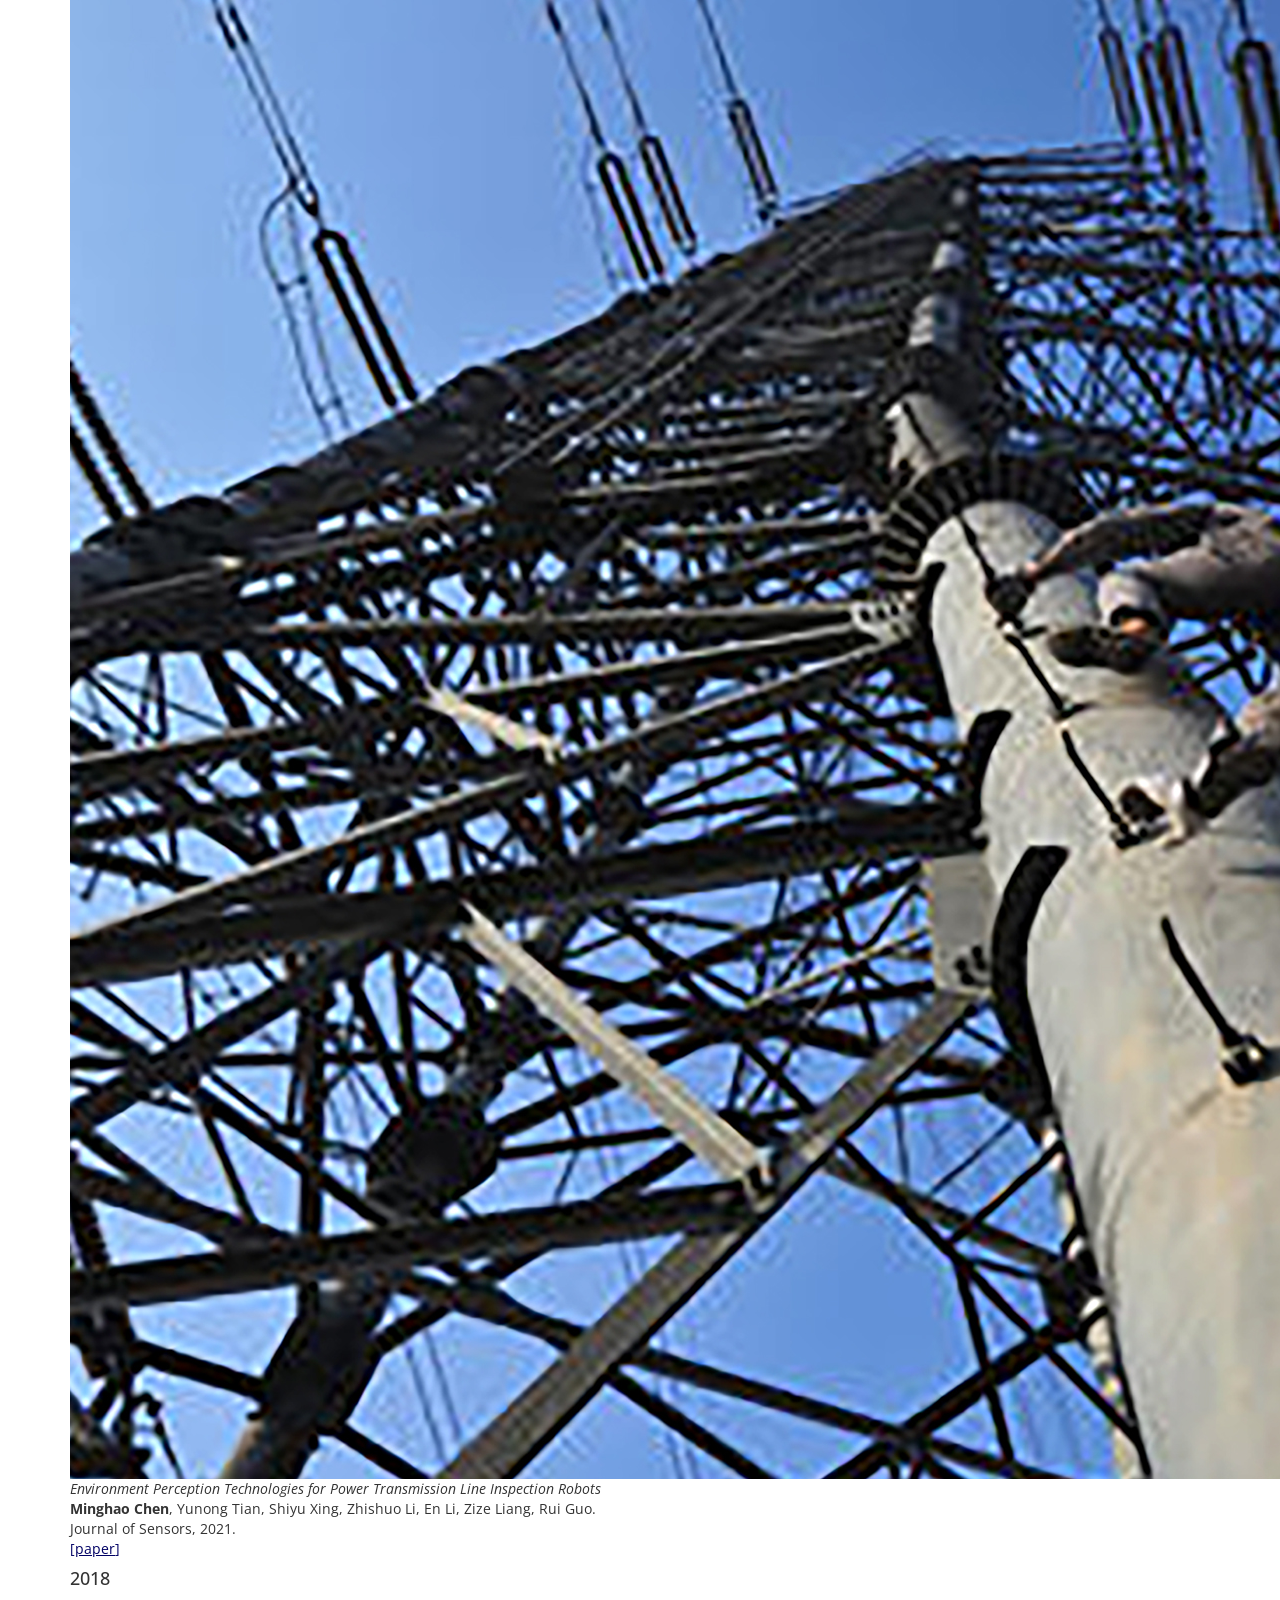
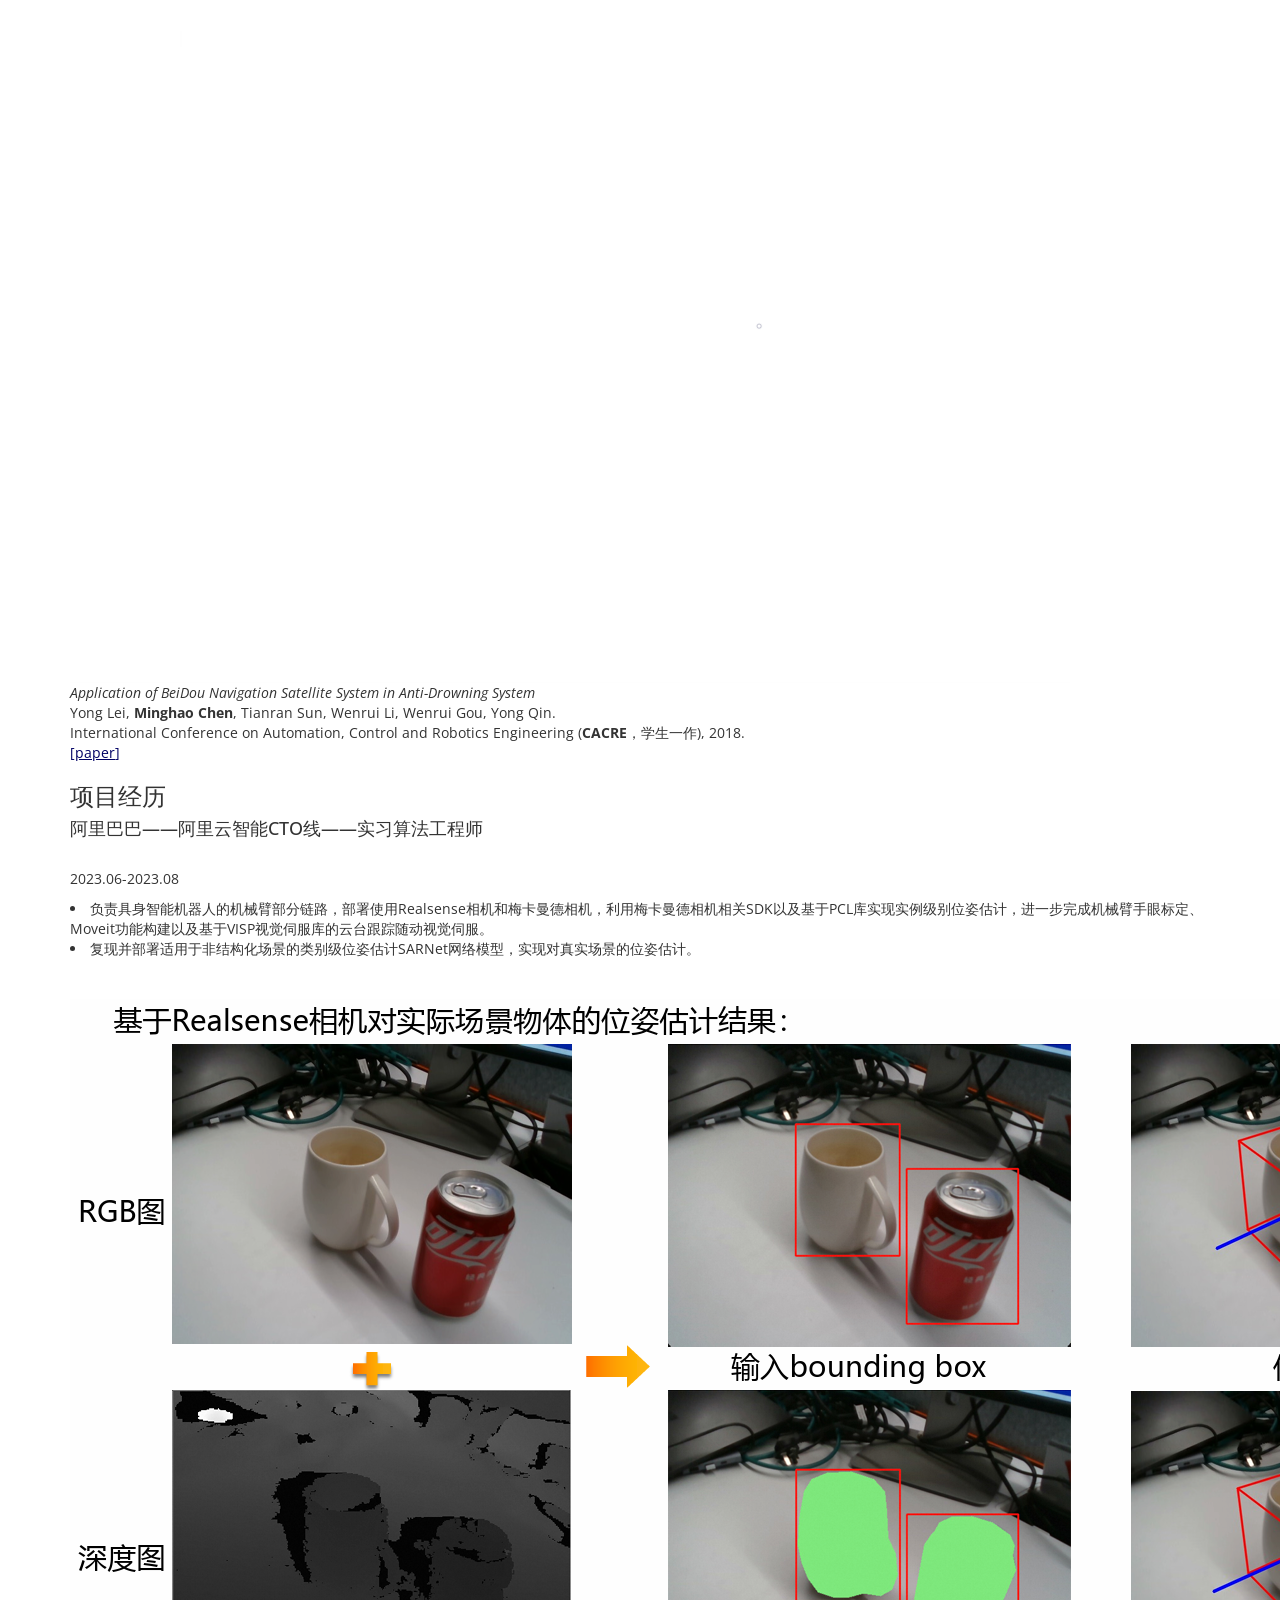
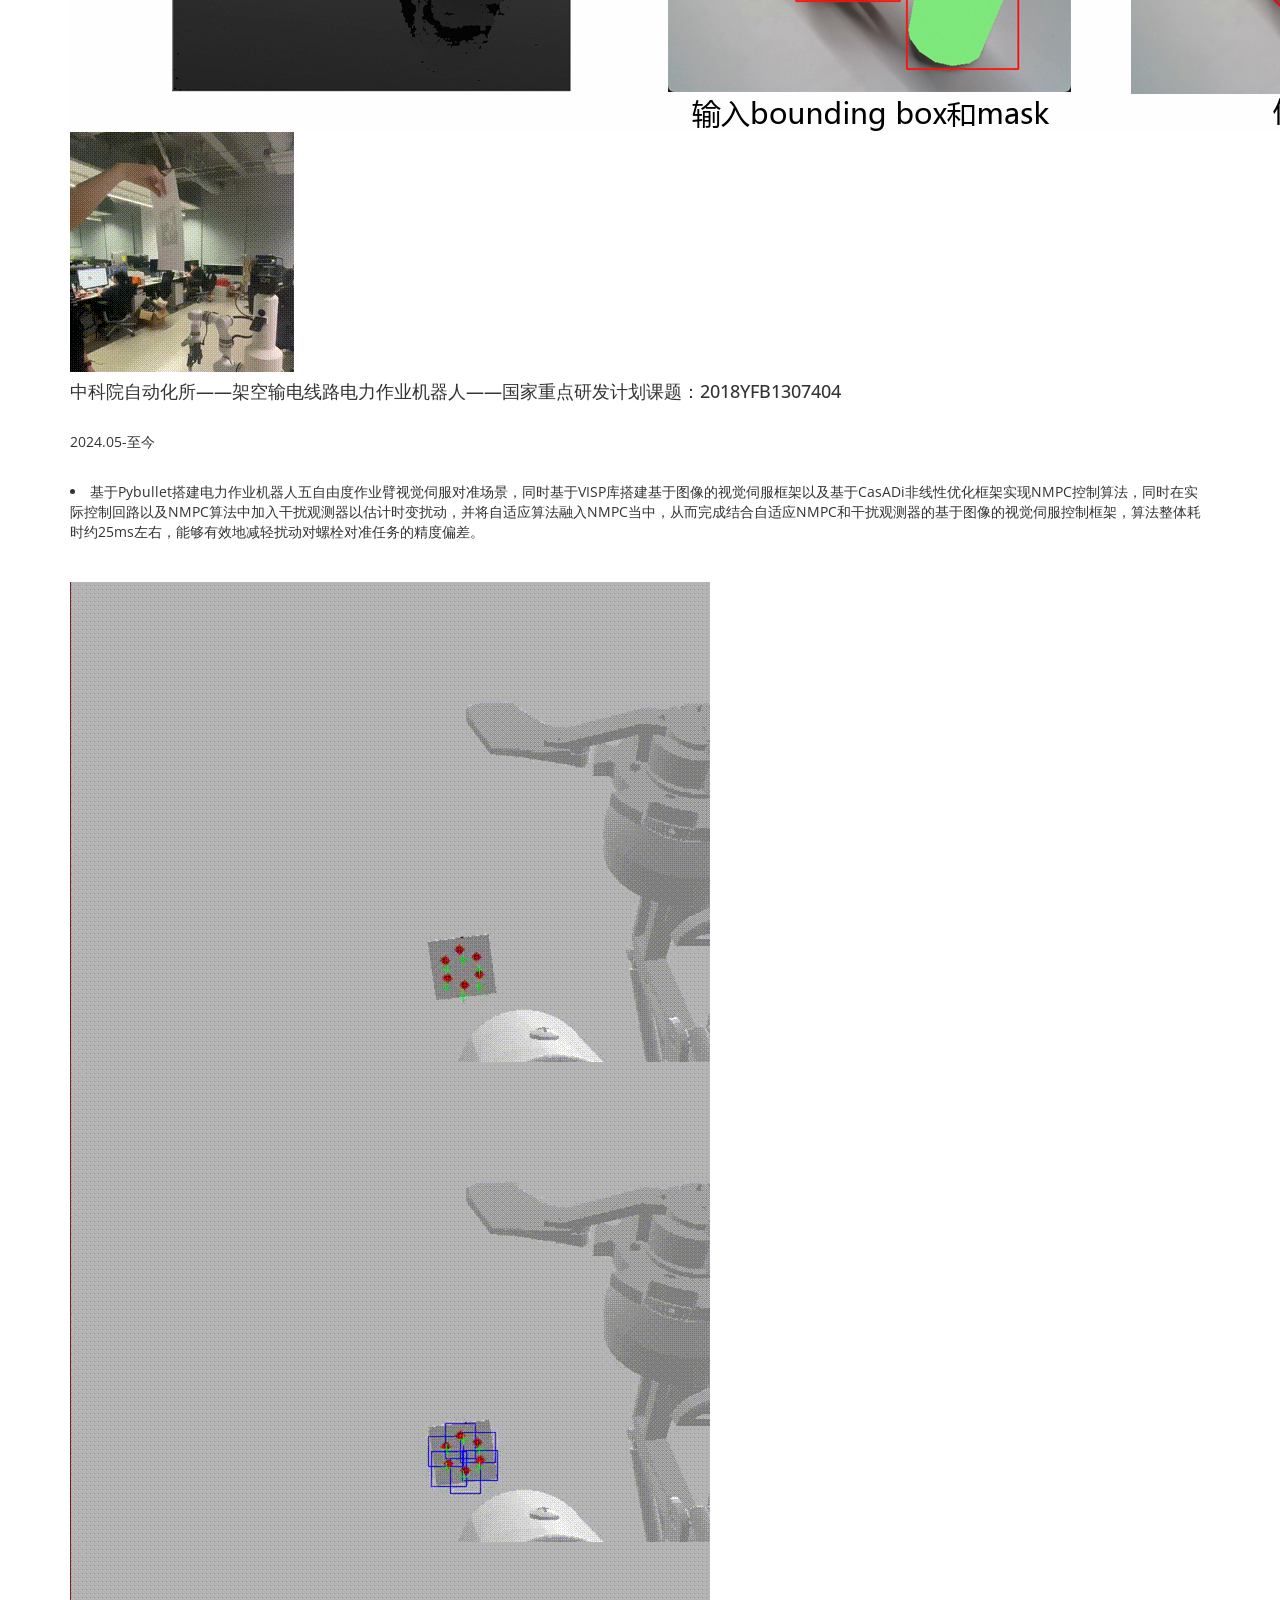
==== commit 89a2c220: "2026_08_24" ====
--- a/index.html
+++ b/index.html
@@ -142,7 +142,7 @@
                         <i>Advanced Monocular 6D Pose Estimation with Enhanced 3D Coordinate Maps Via Feature Fusion and Deformable Decoupled Regression</i><br>
                         Mingrui Luo, <b>Minghao Chen</b>(共一), Xuewei Cao, Yunong Tian, En Li.<br>
                         IEEE International Conference on Automation Science and Engineering (<b>CASE</b>), 2026.<br>
-                        <!-- <a href="https://ieeexplore.ieee.org/document/10403642" target="_blank">[<u>paper</u>]</a> -->
+                        <a href="https://rasevents.org/uploads/documents/pdfviewer/fa/32/228386-0428FI.pdf" target="_blank">[<u>paper</u>]</a>
                         <!-- <a href="https://github.com/fyviezhao/m3d-vton" target="_blank">[<u>code</u>]</a> -->
                       </p>
                     </div>
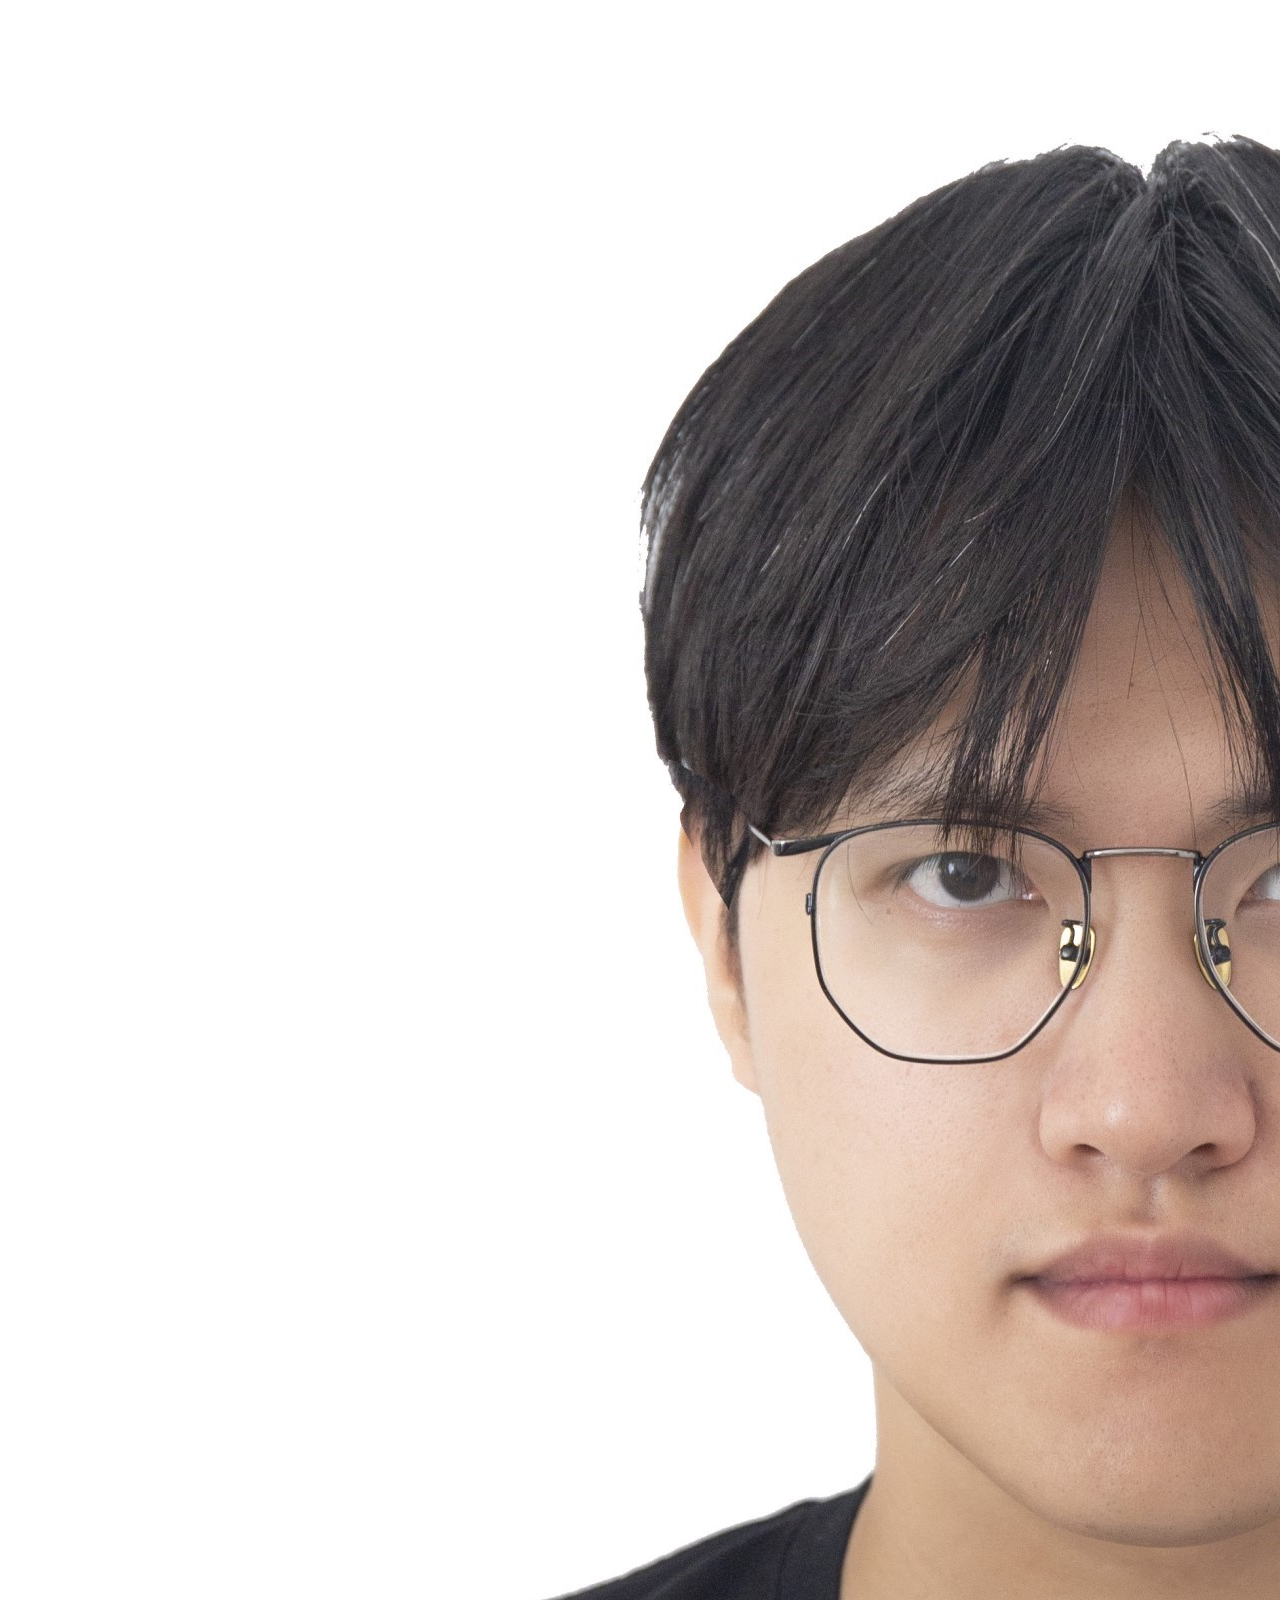
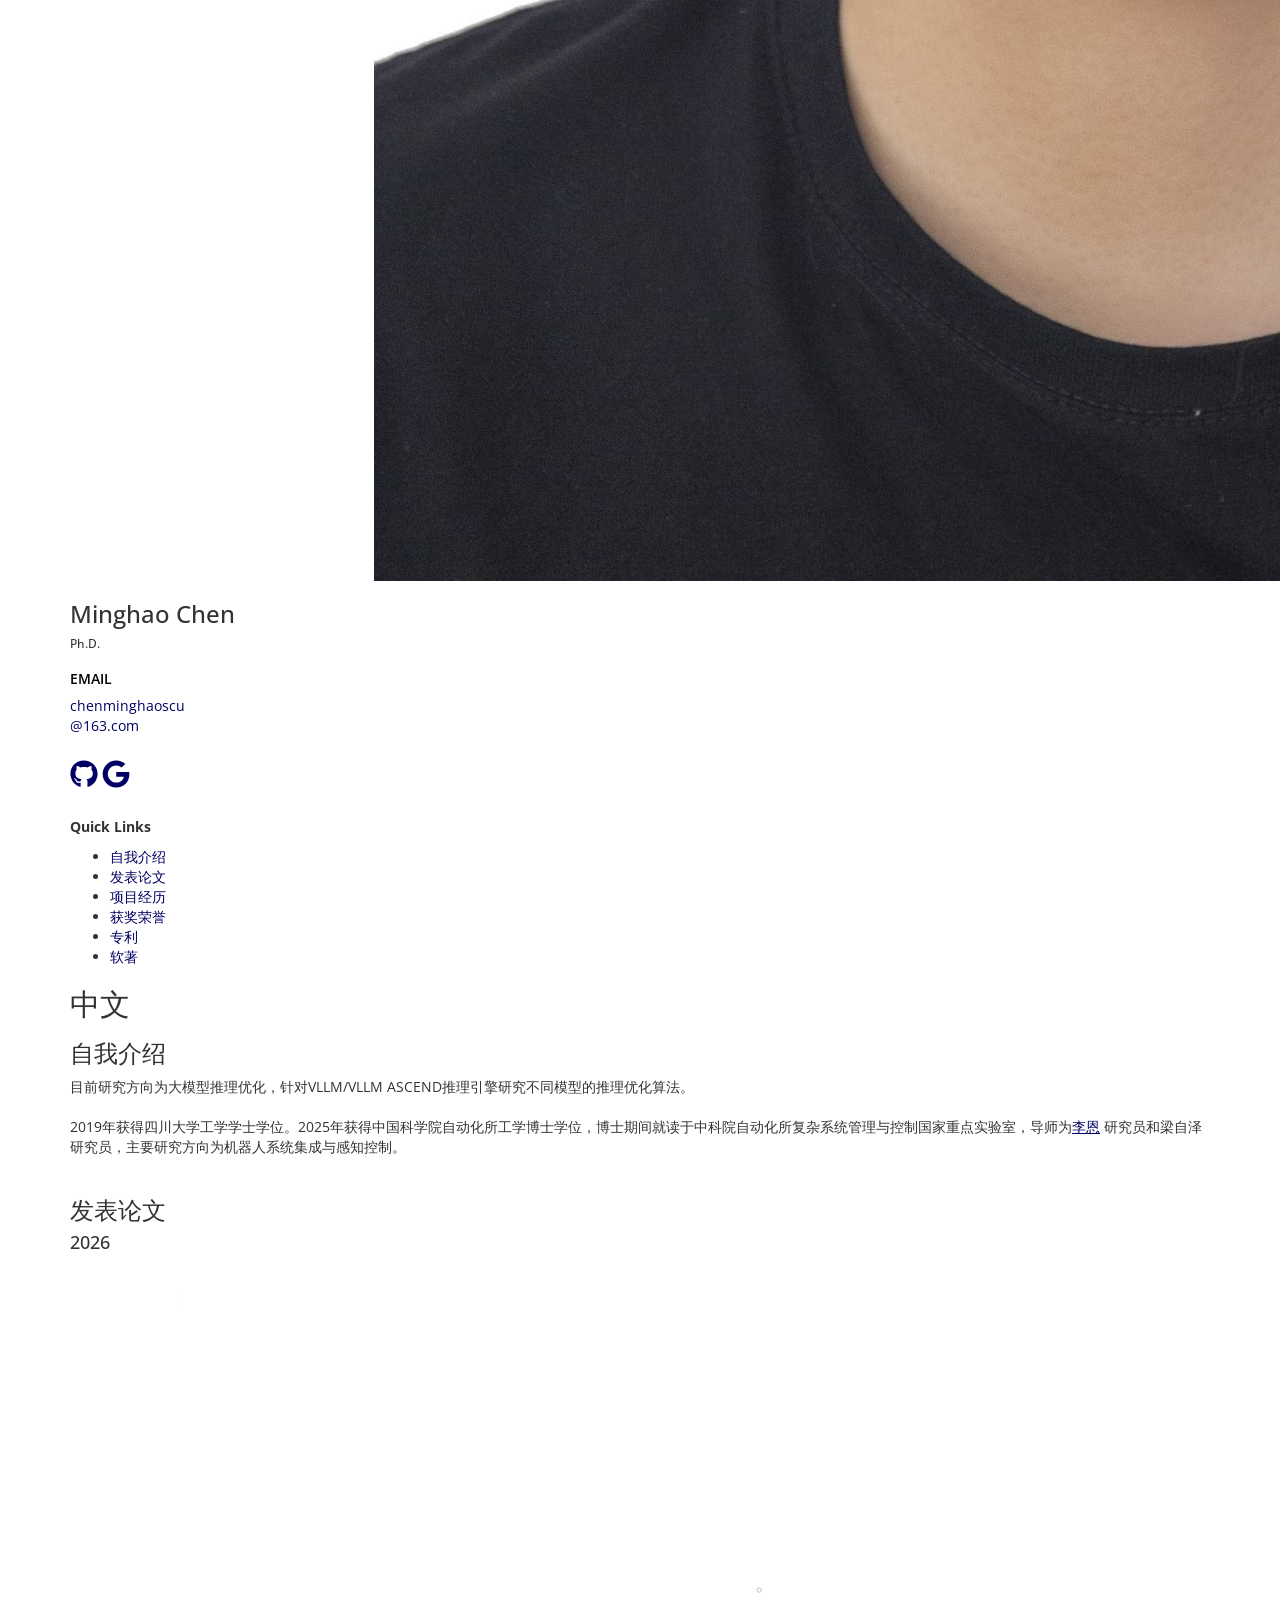
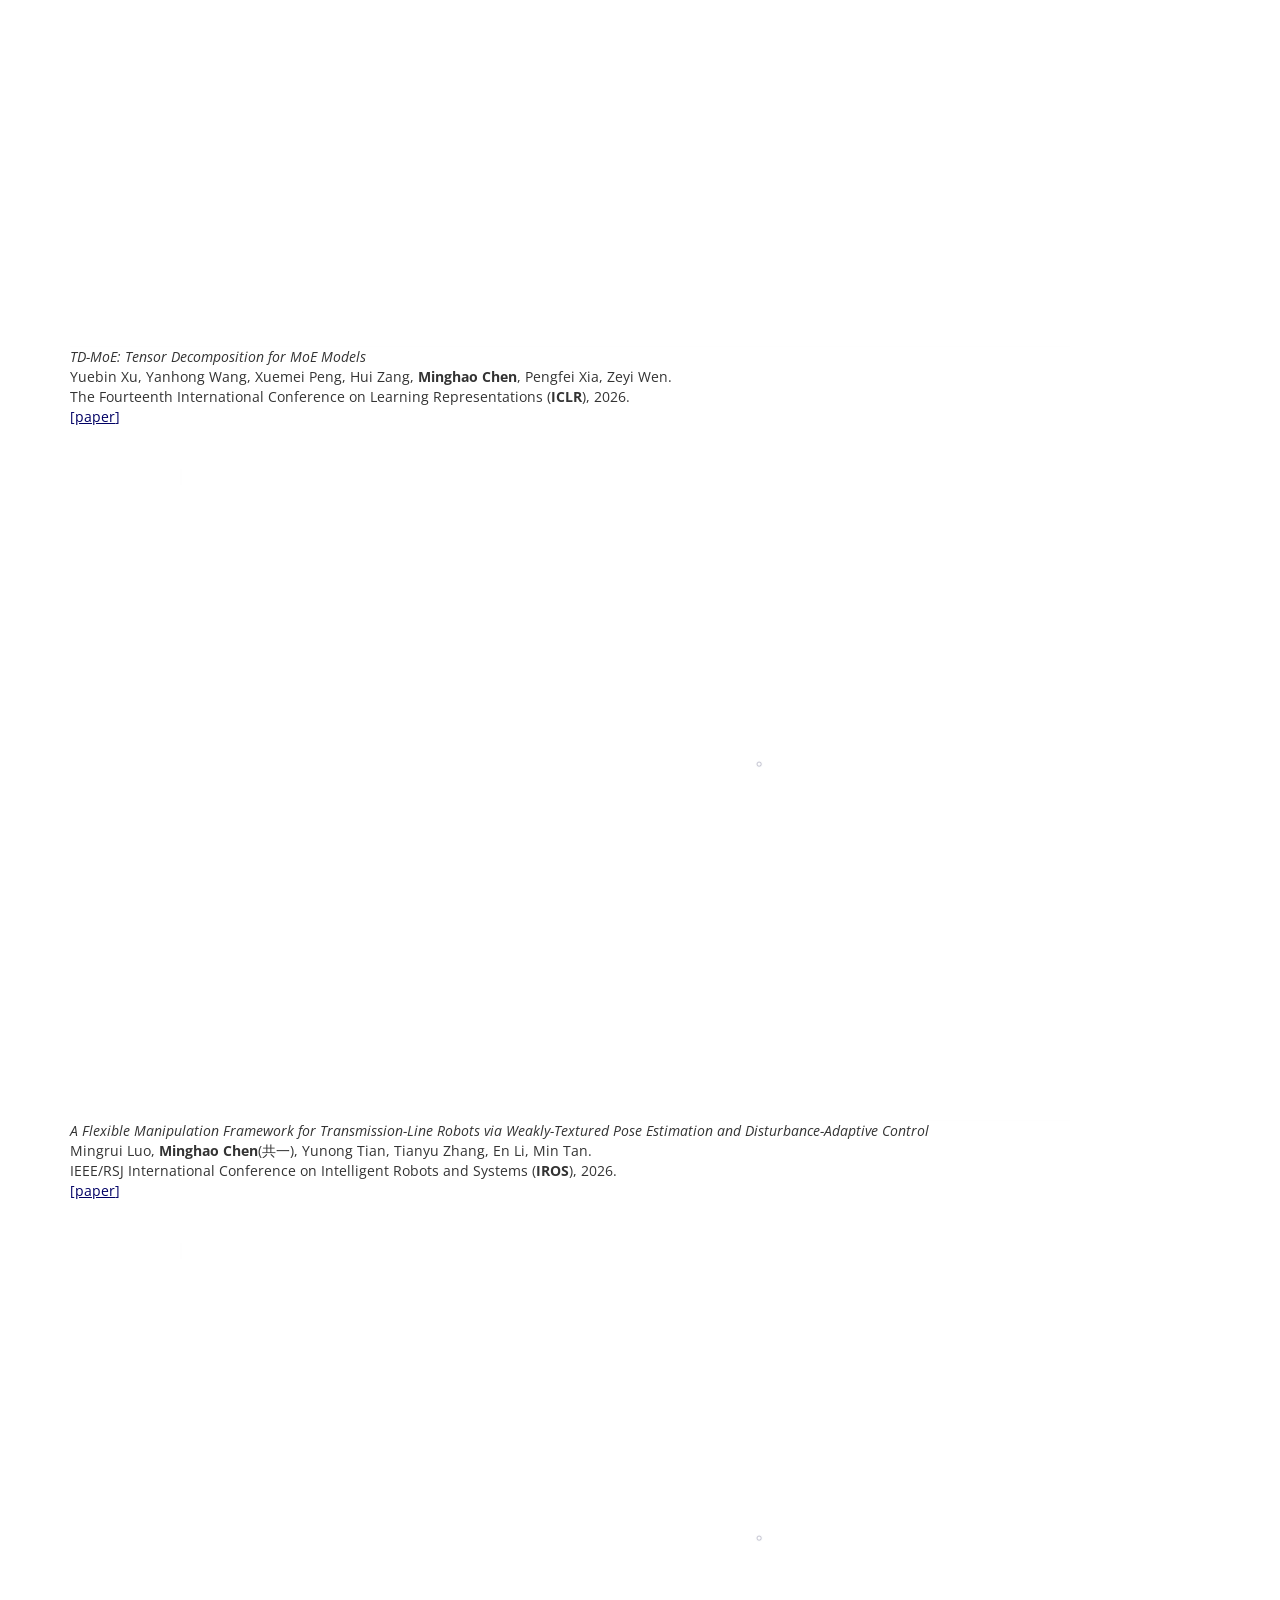
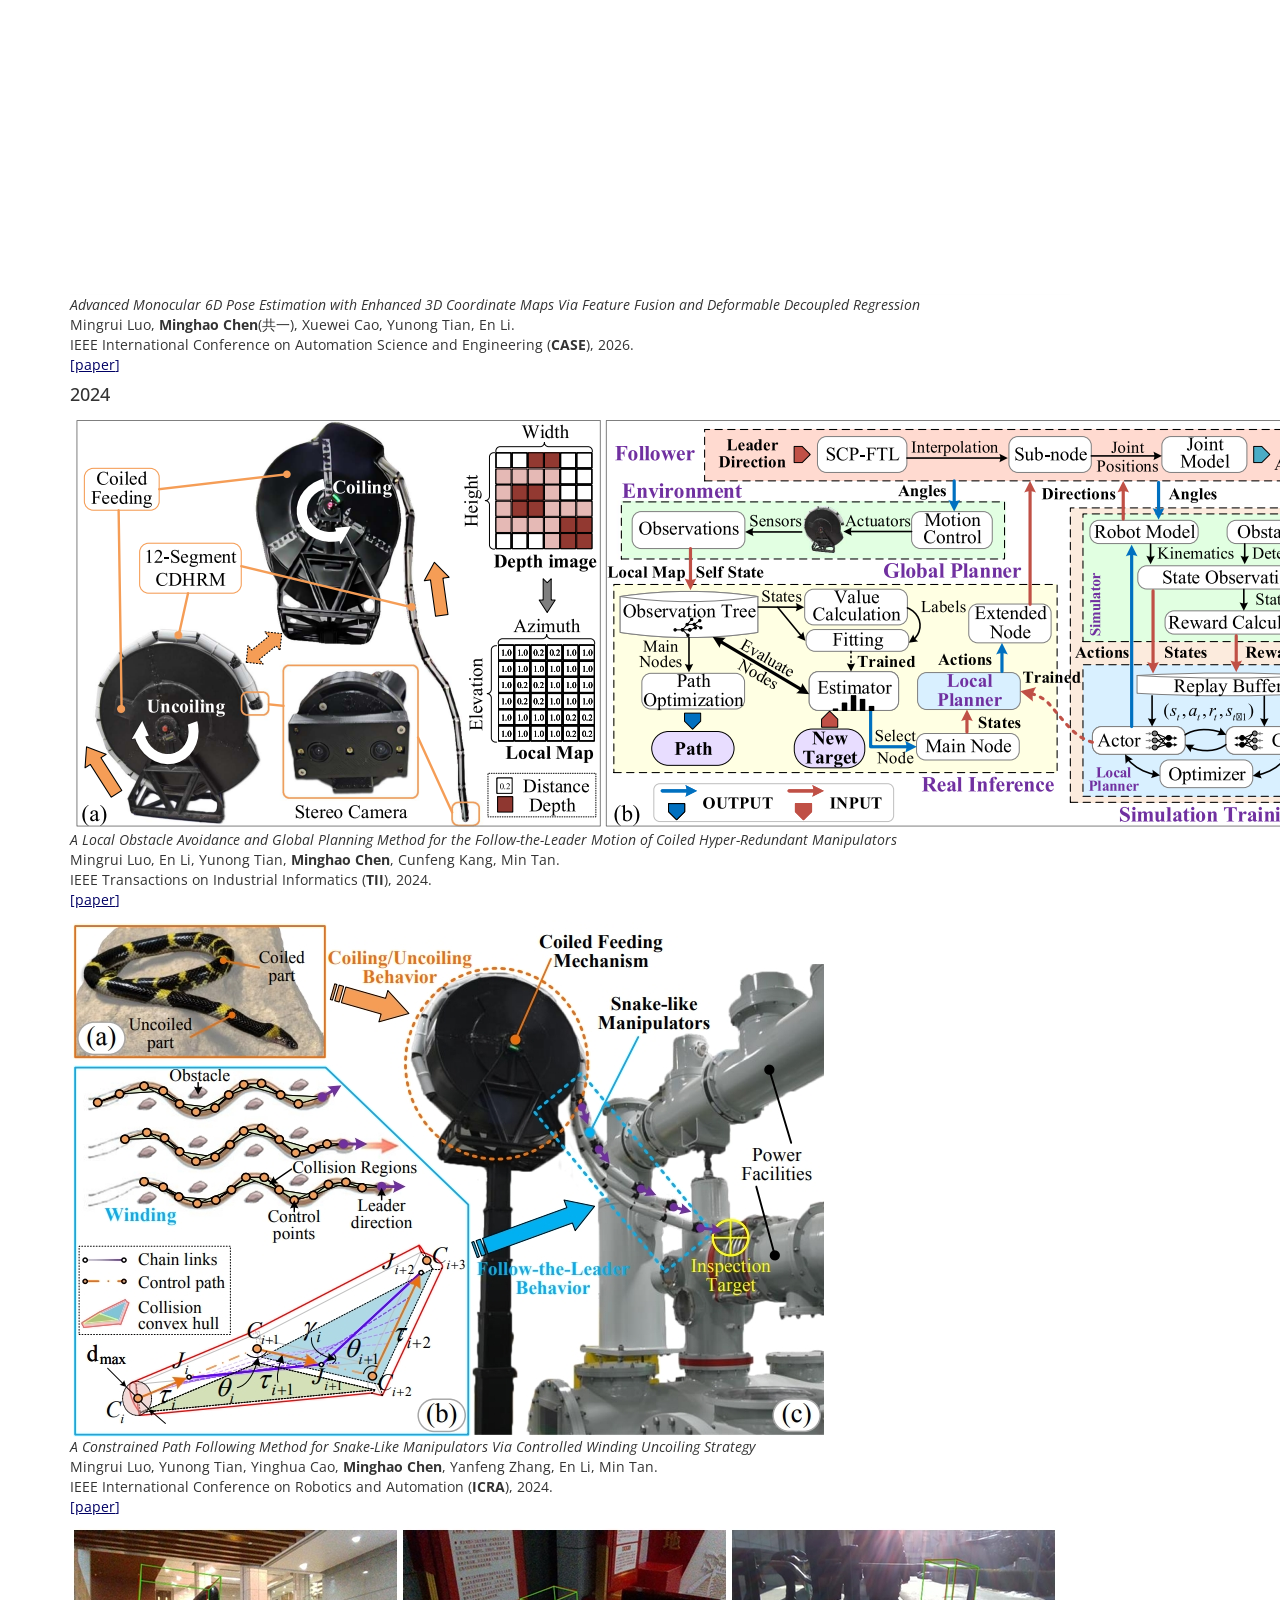
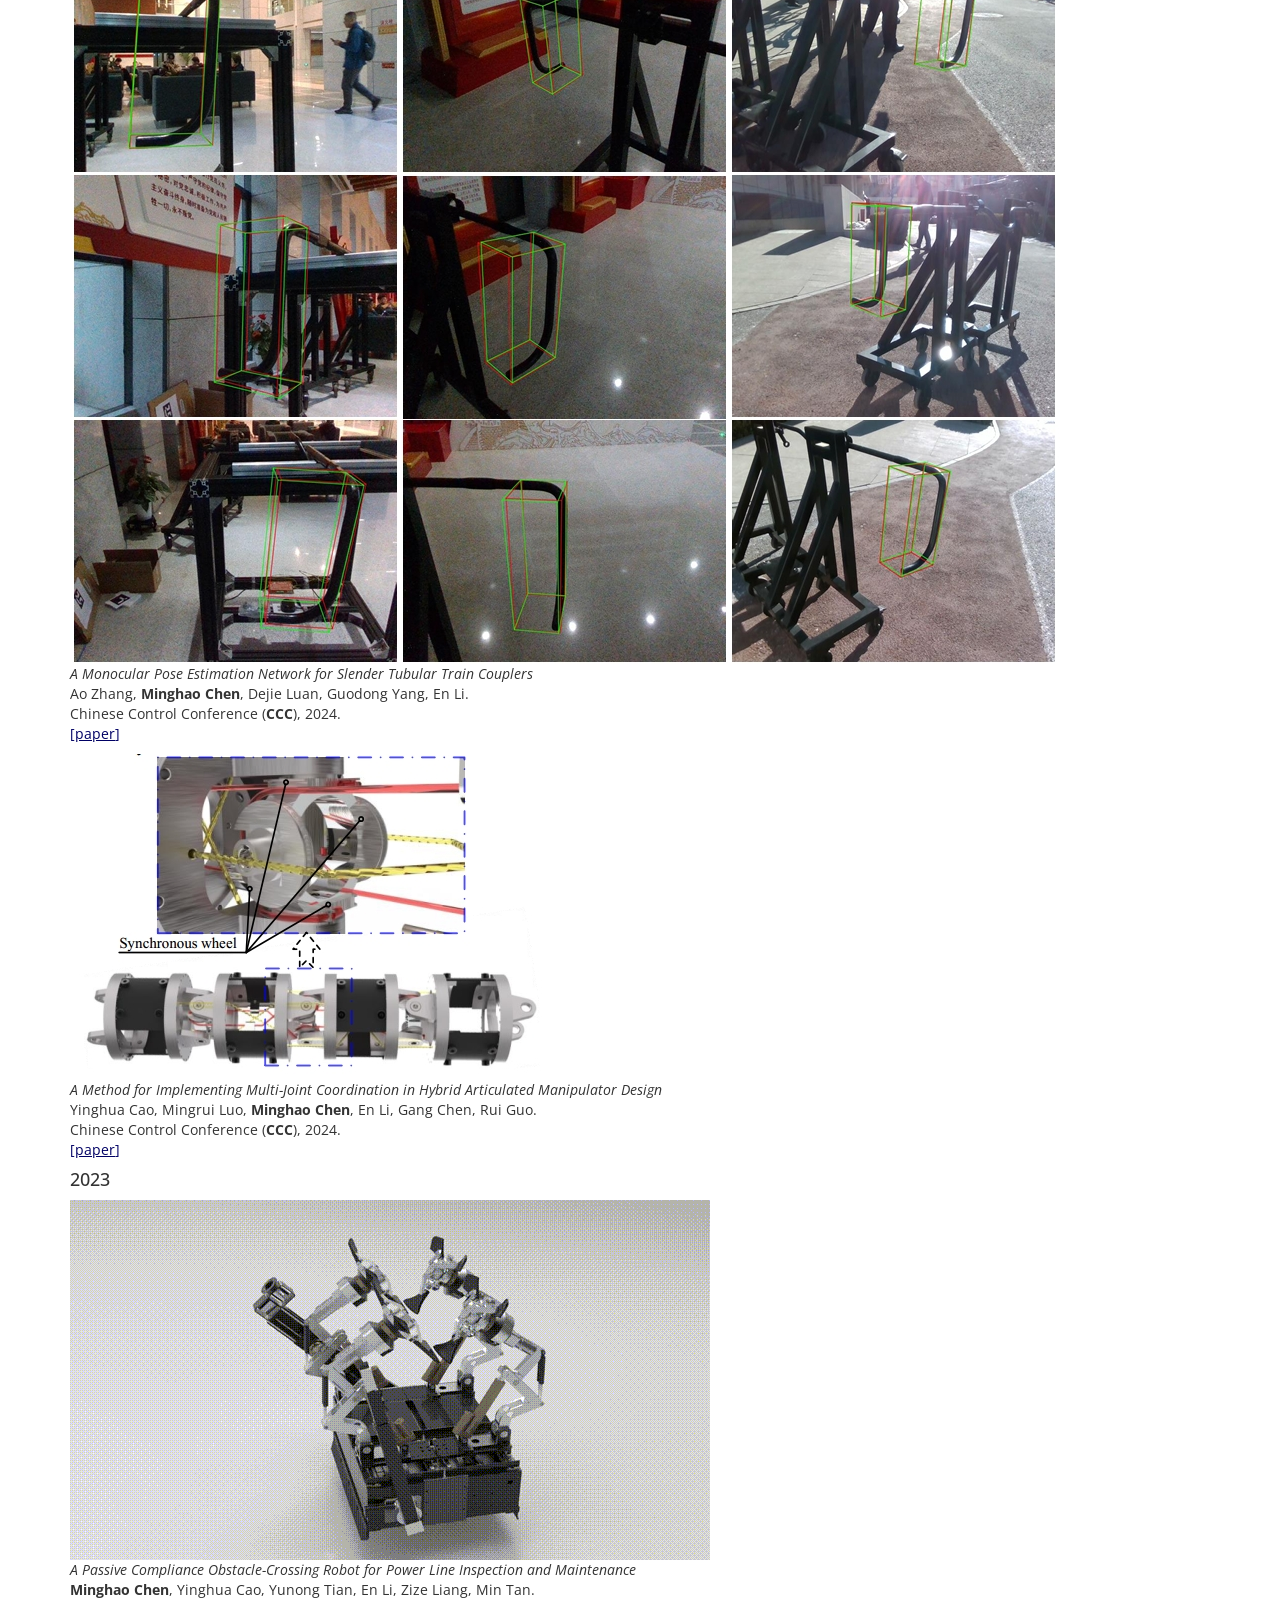
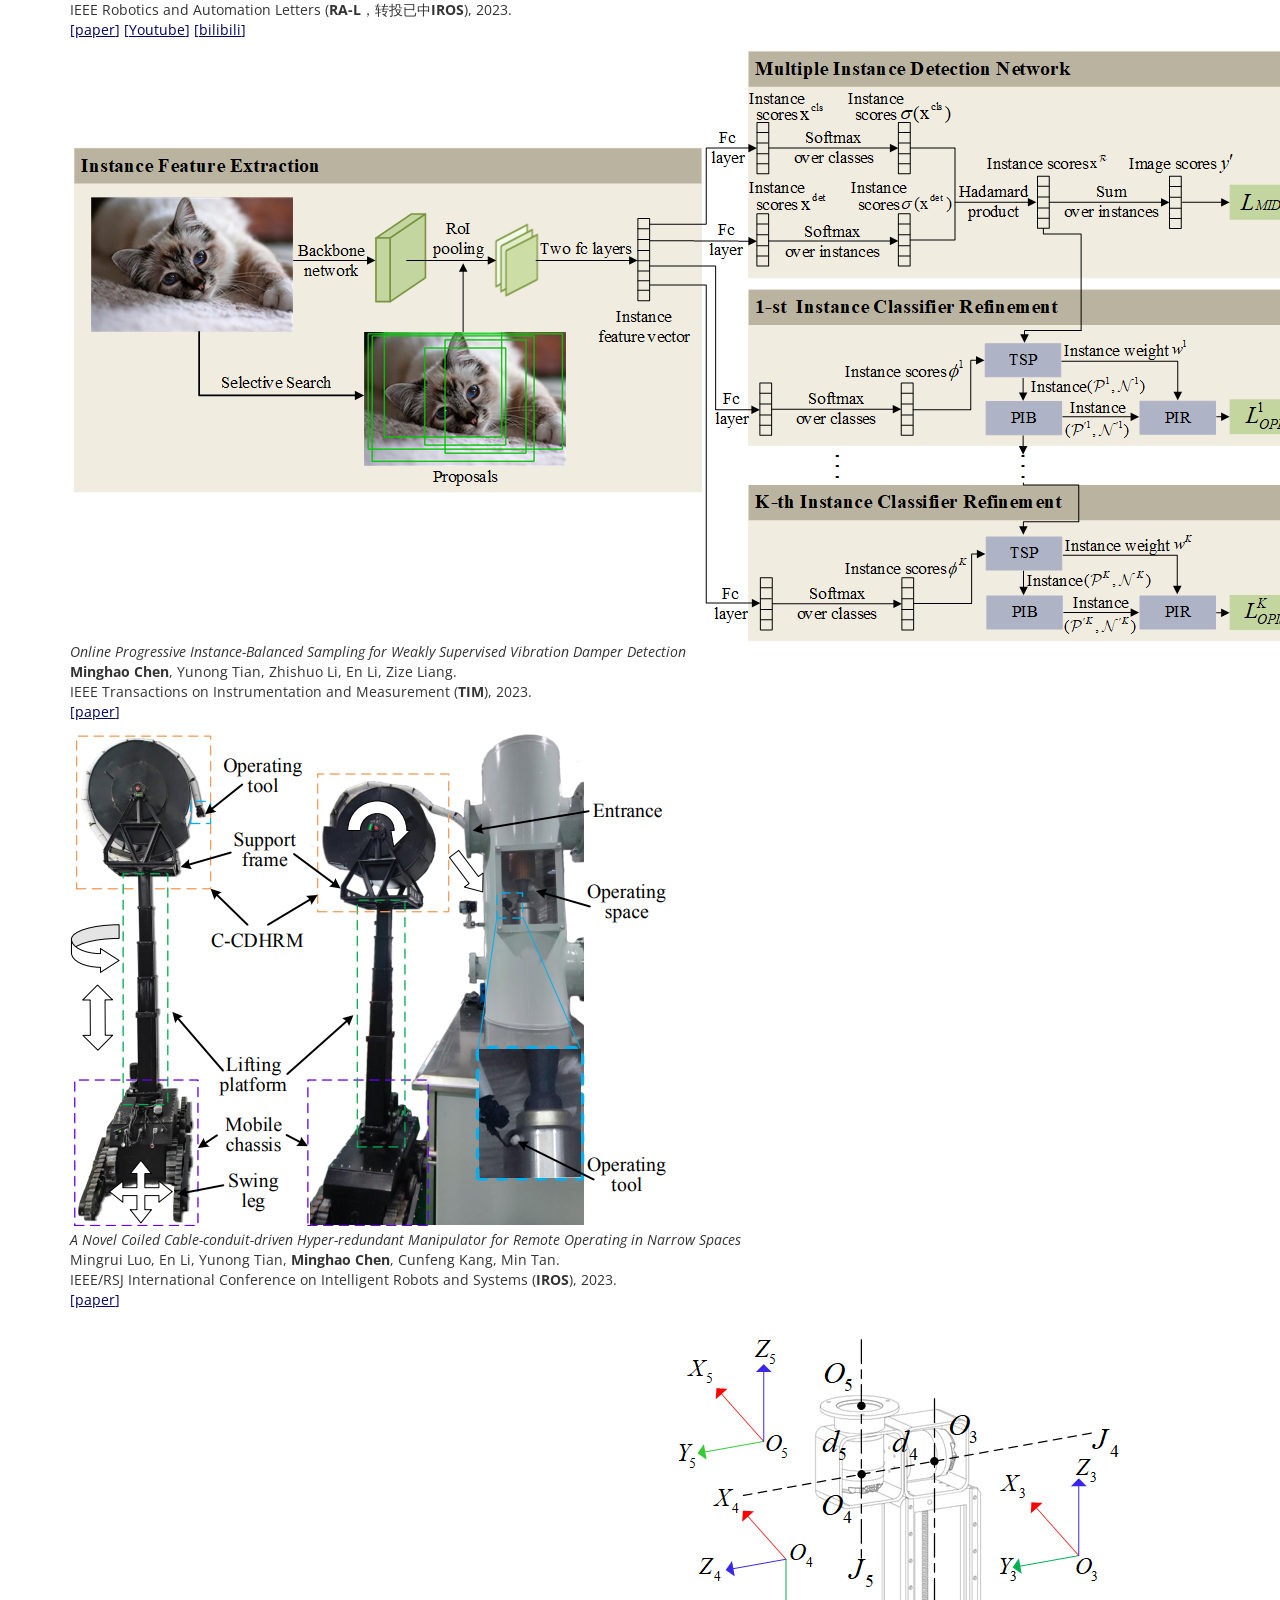
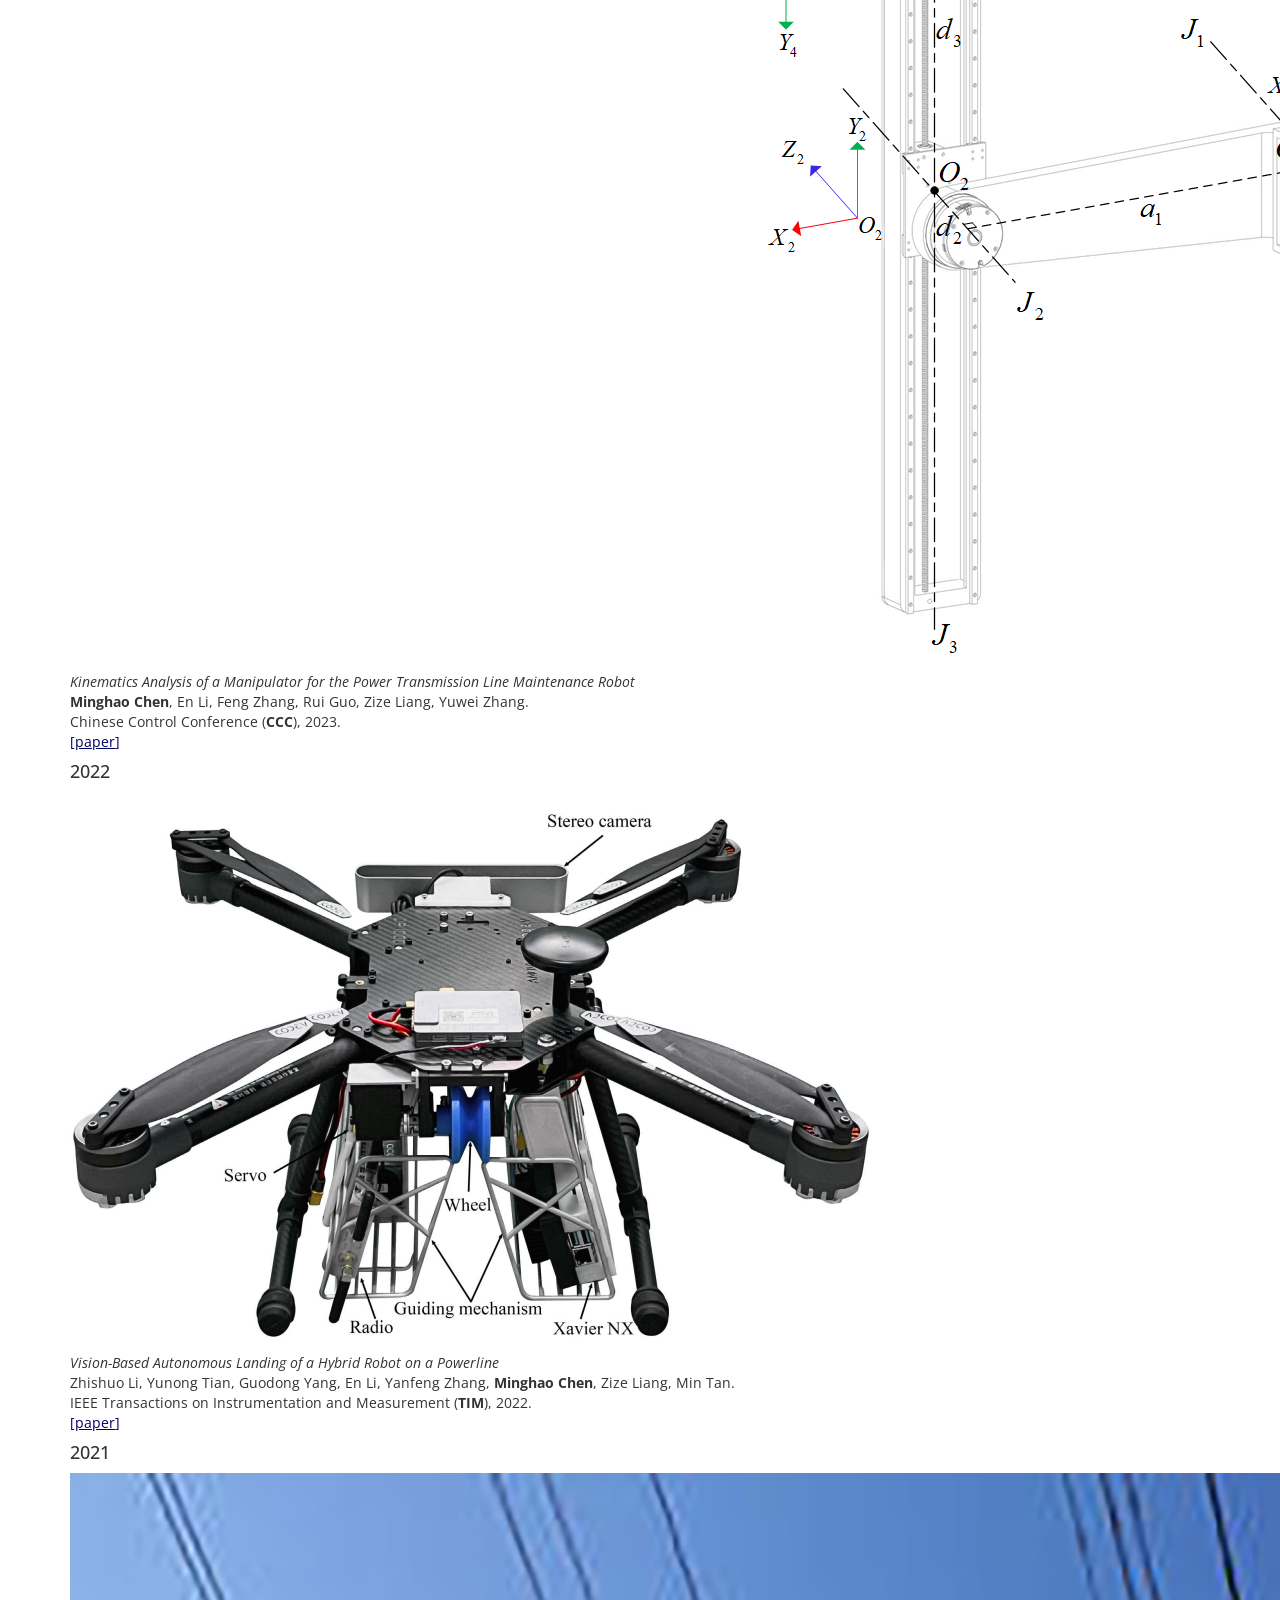
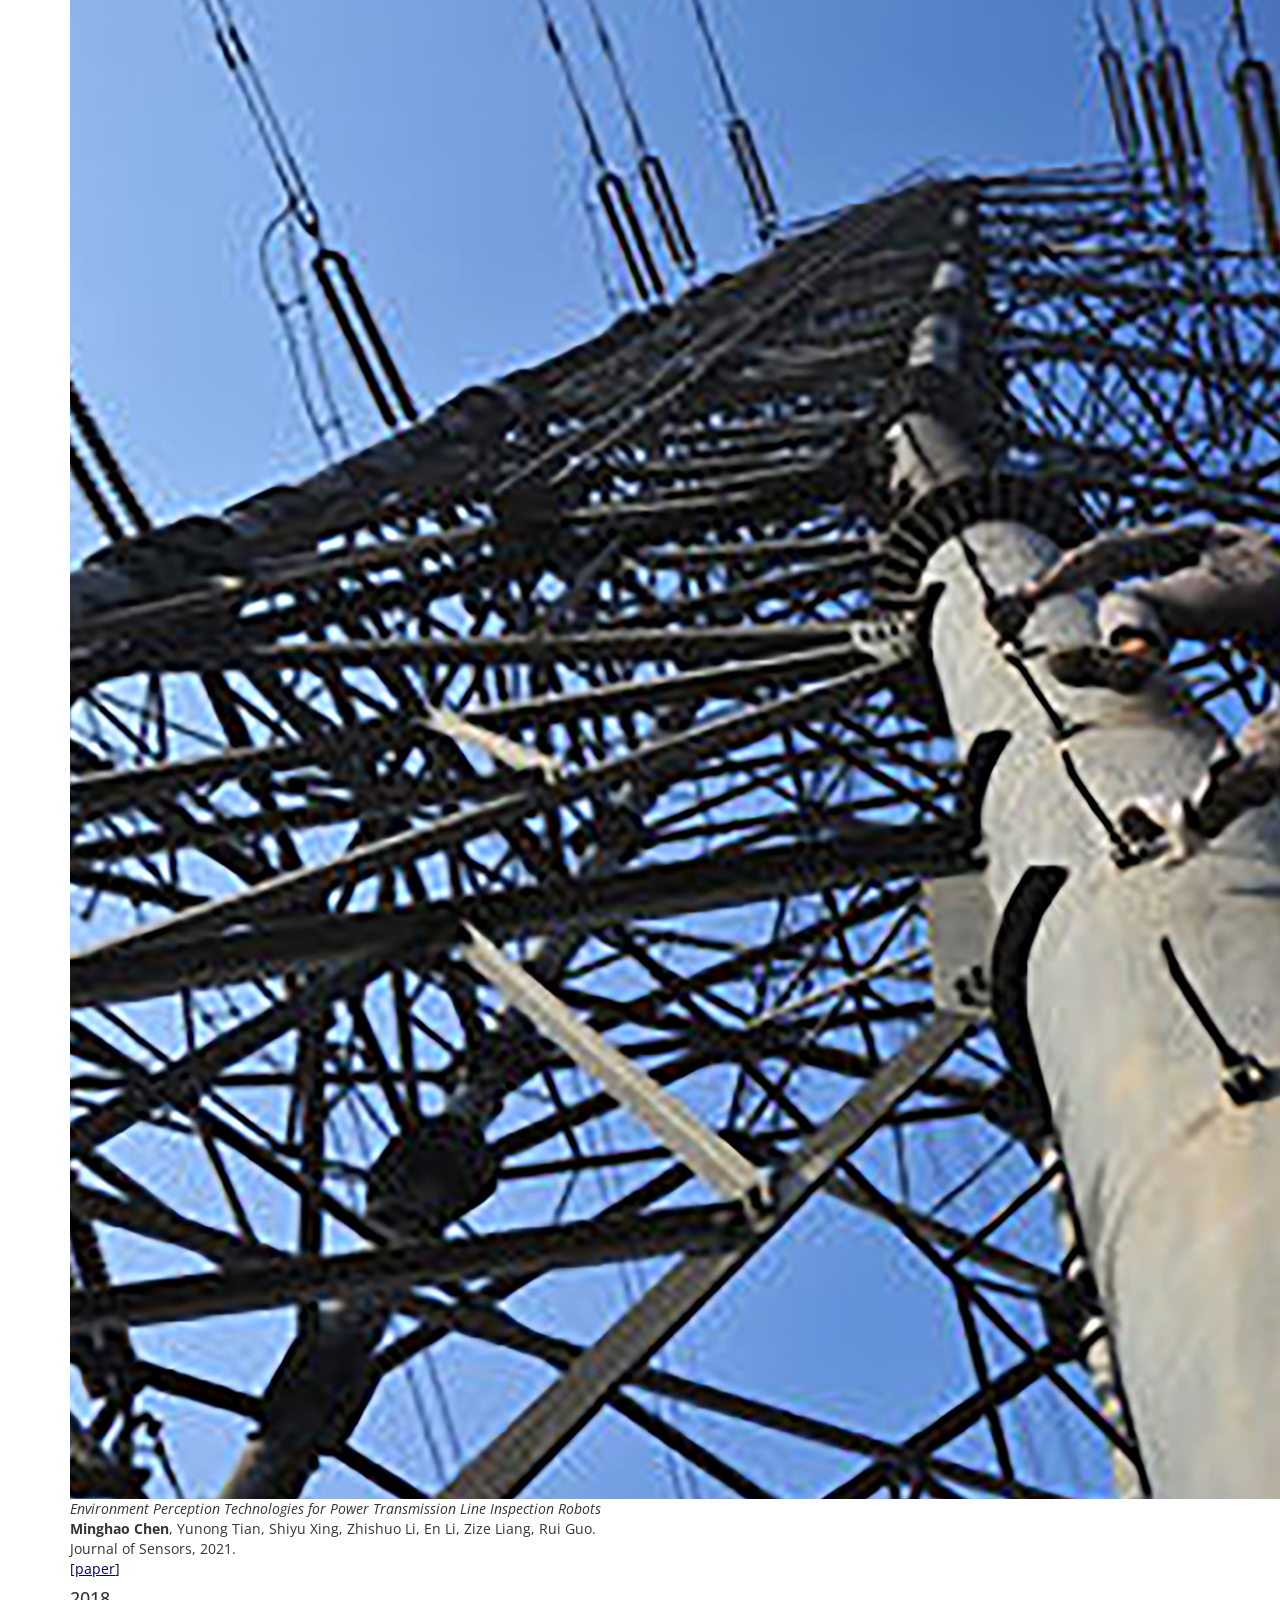
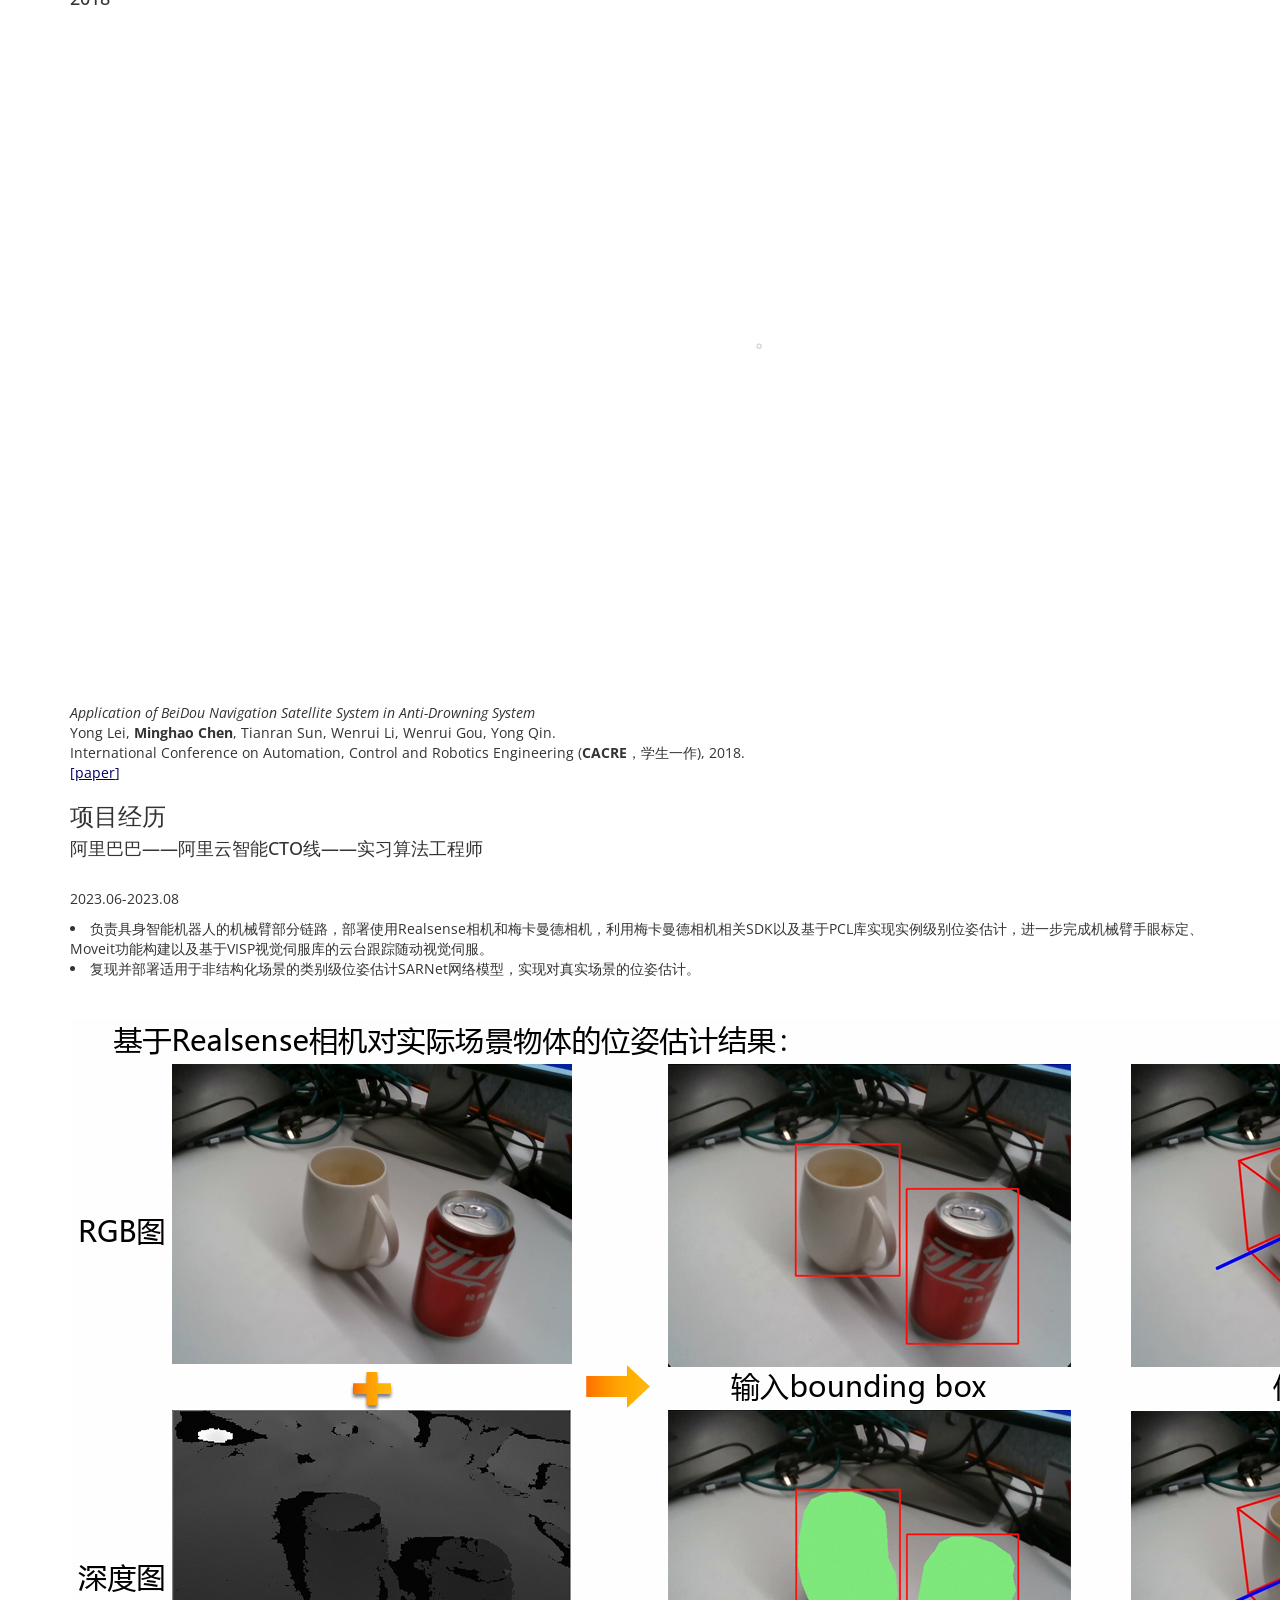
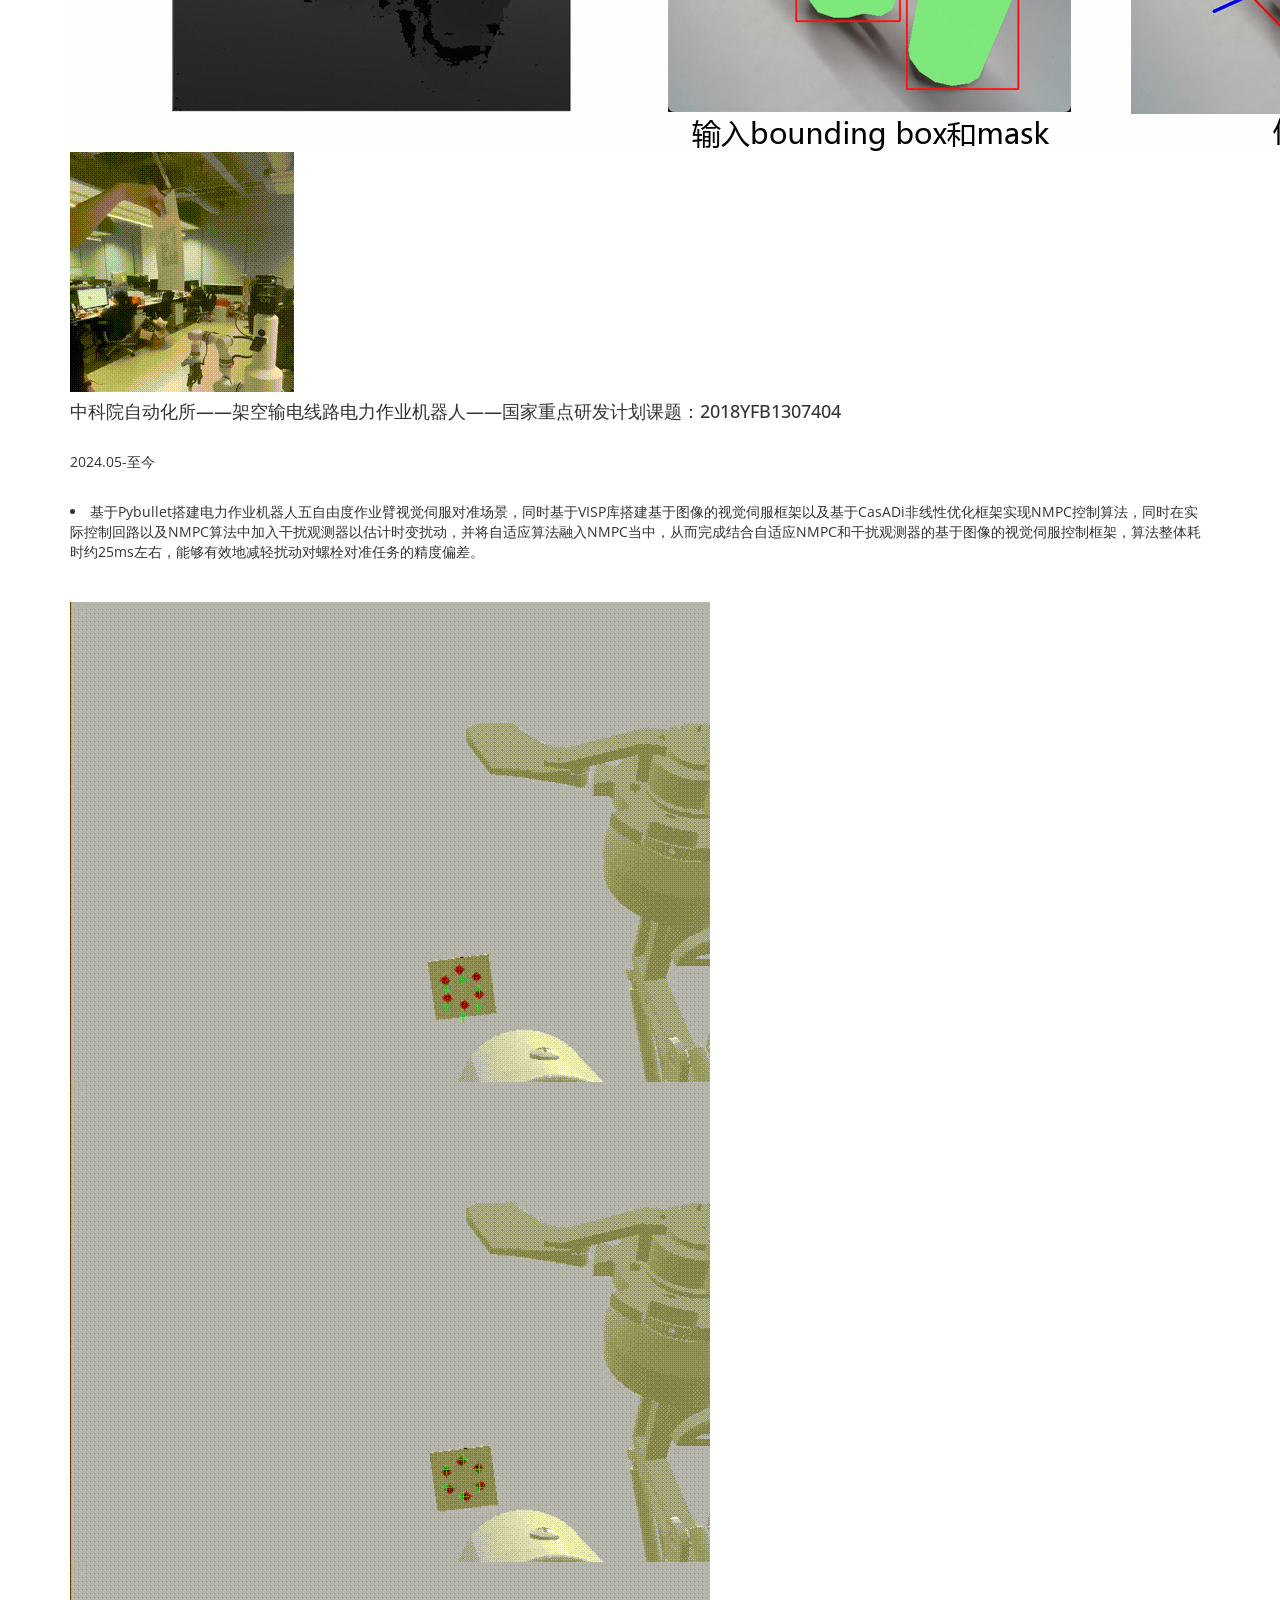
==== commit c563465f: "2026_09_20 Signed-off-by: HMCCMH <chenminghaoscu@163.com>" ====
--- a/index.html
+++ b/index.html
@@ -123,7 +123,7 @@
                         <i>A Flexible Manipulation Framework for Transmission-Line Robots via Weakly-Textured Pose Estimation and Disturbance-Adaptive Control</i><br>
                         Mingrui Luo, <b>Minghao Chen</b>(共一), Yunong Tian, Tianyu Zhang, En Li, Min Tan.<br>
                         IEEE/RSJ International Conference on Intelligent Robots and Systems (<b>IROS</b>), 2026.<br>
-                        <!-- <a href="https://ieeexplore.ieee.org/document/10403642" target="_blank">[<u>paper</u>]</a> -->
+                        <a href="https://rasevents.org/uploads/documents/pdfviewer/d9/ba/234839-1018.pdf" target="_blank">[<u>paper</u>]</a>
                         <!-- <a href="https://github.com/fyviezhao/m3d-vton" target="_blank">[<u>code</u>]</a> -->
                       </p>
                     </div>
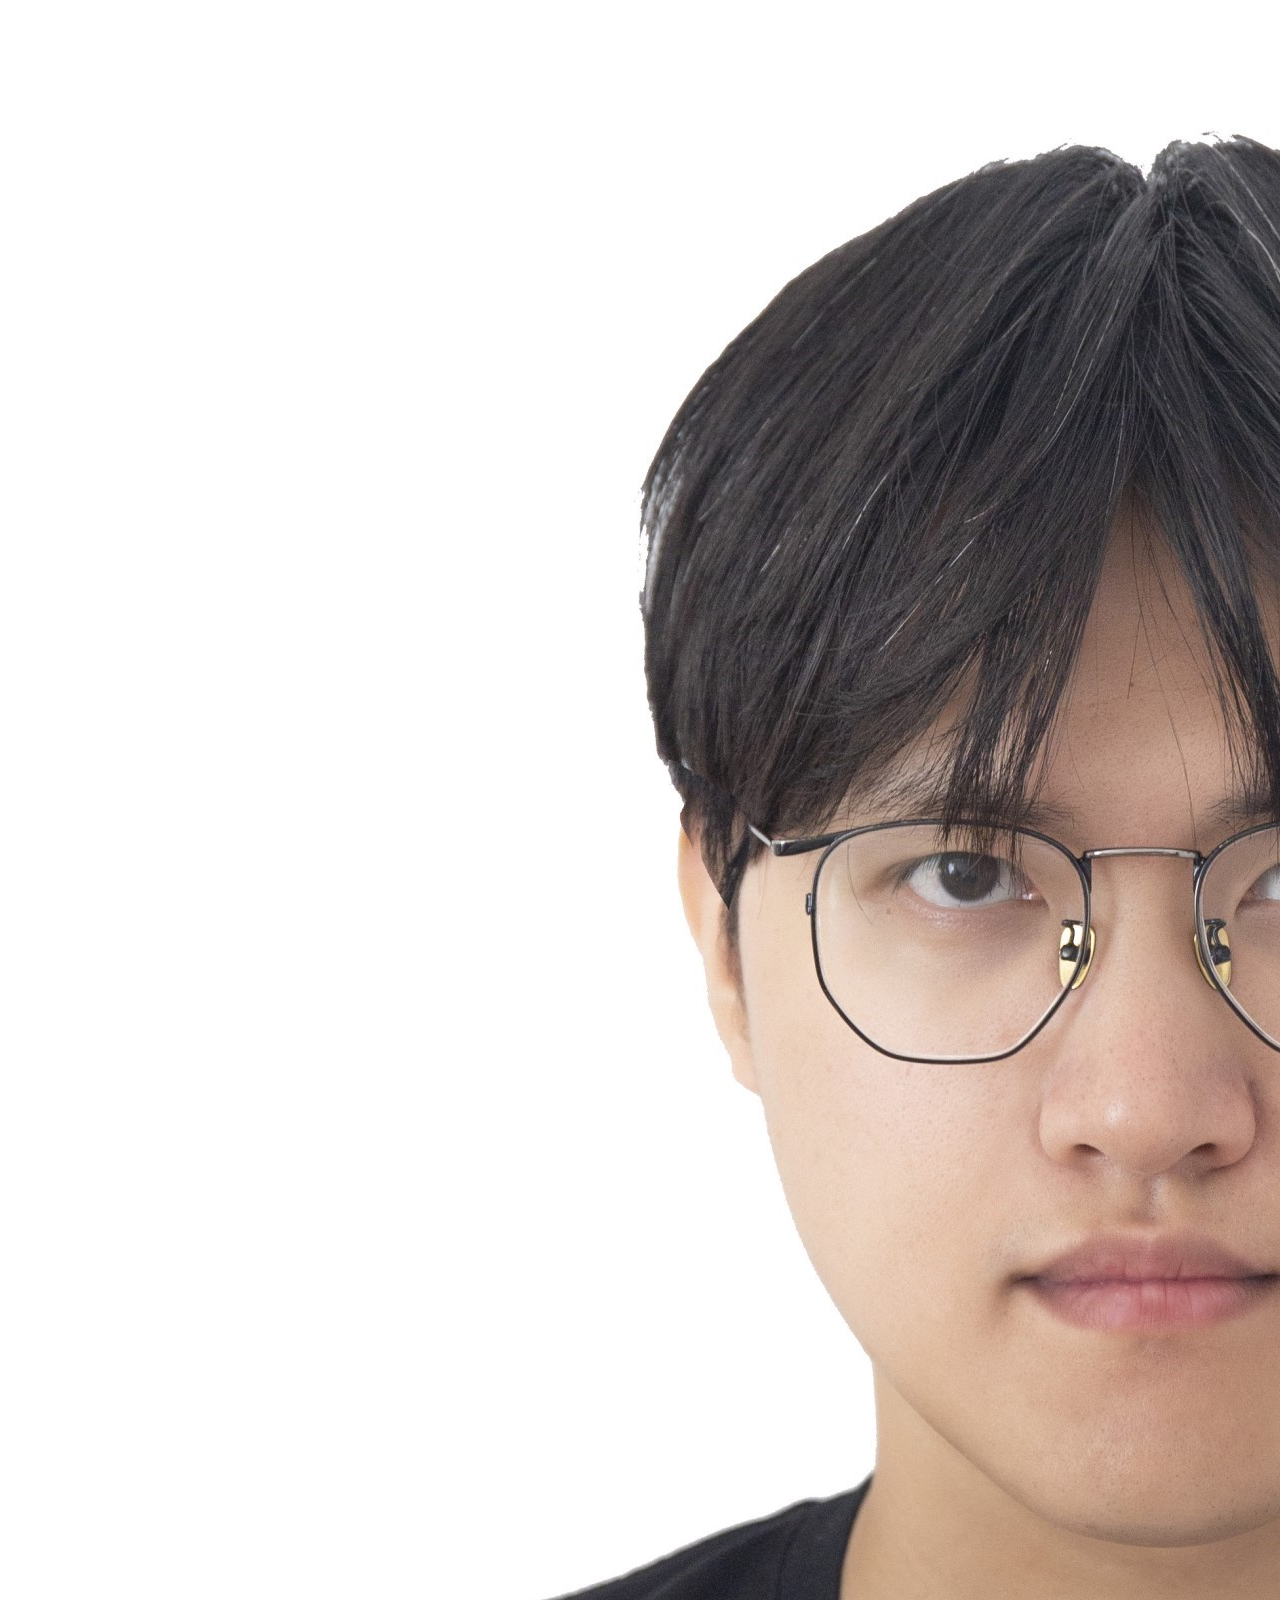
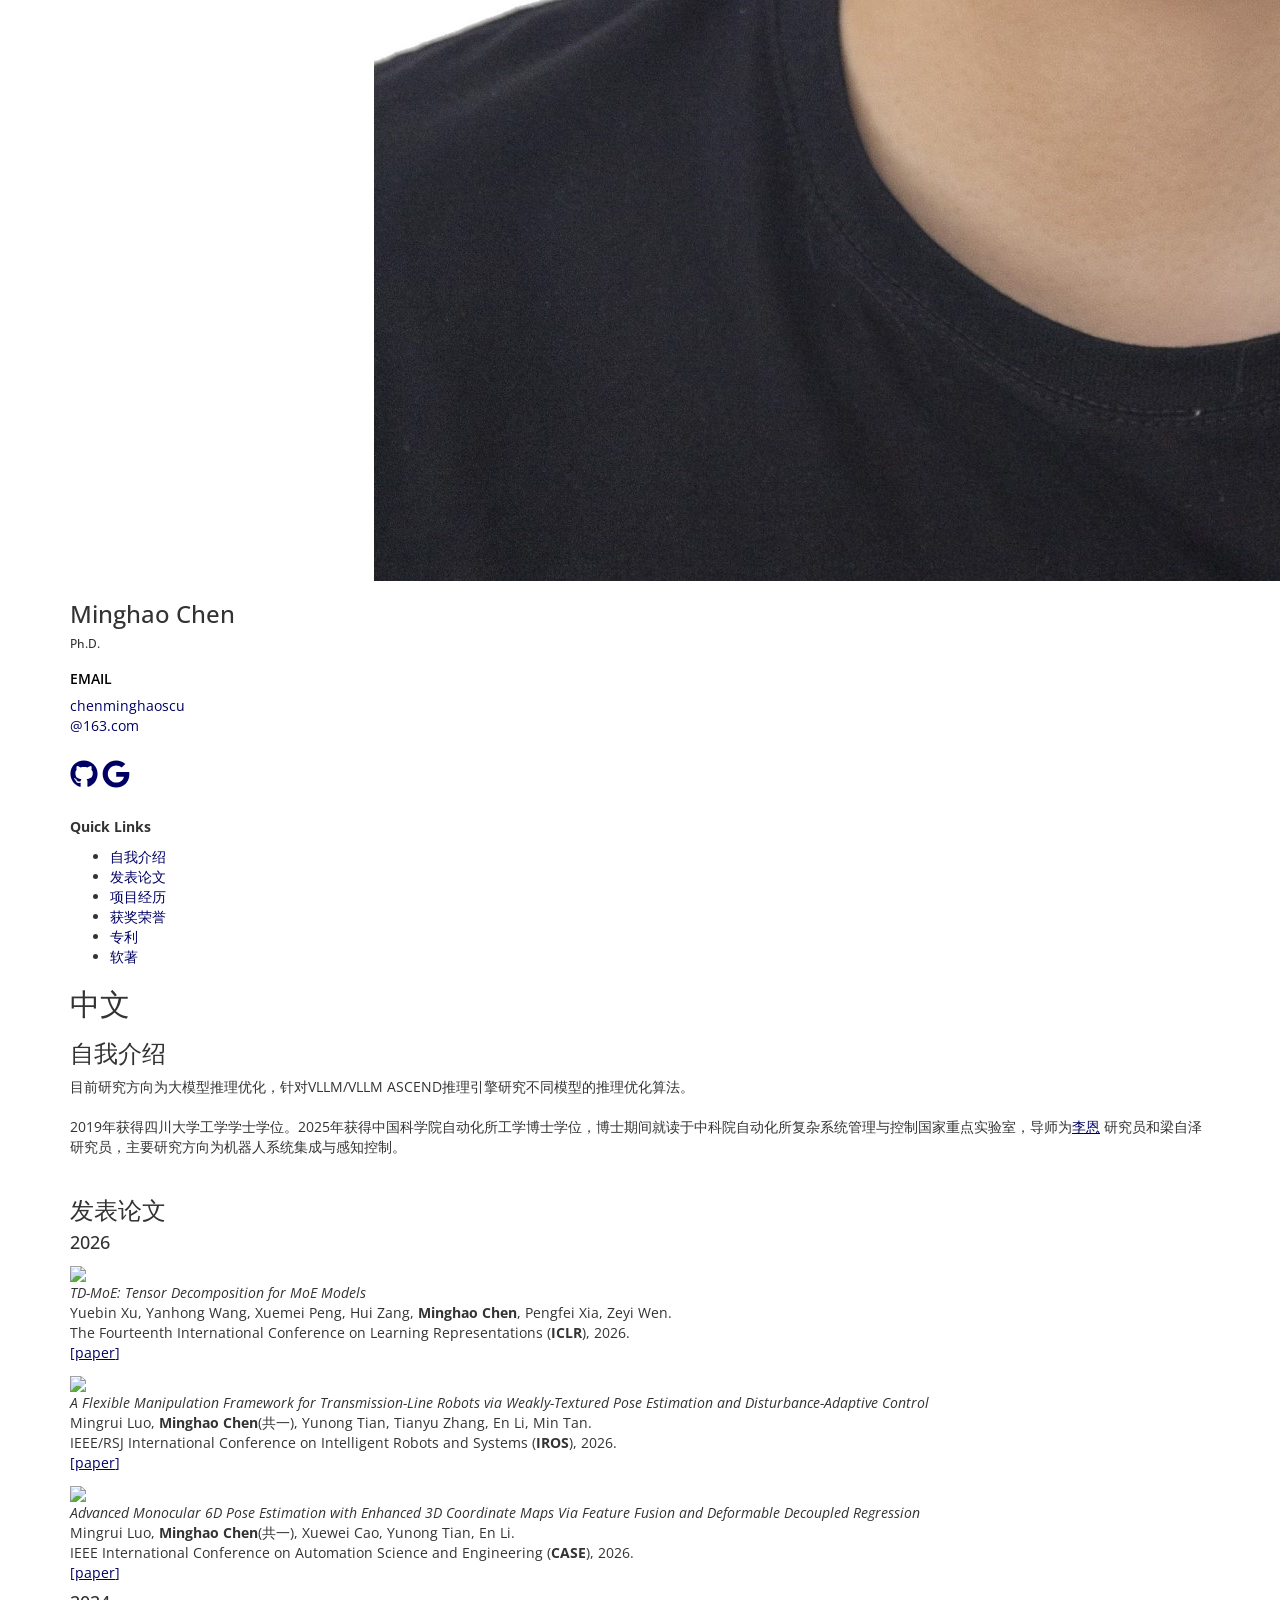
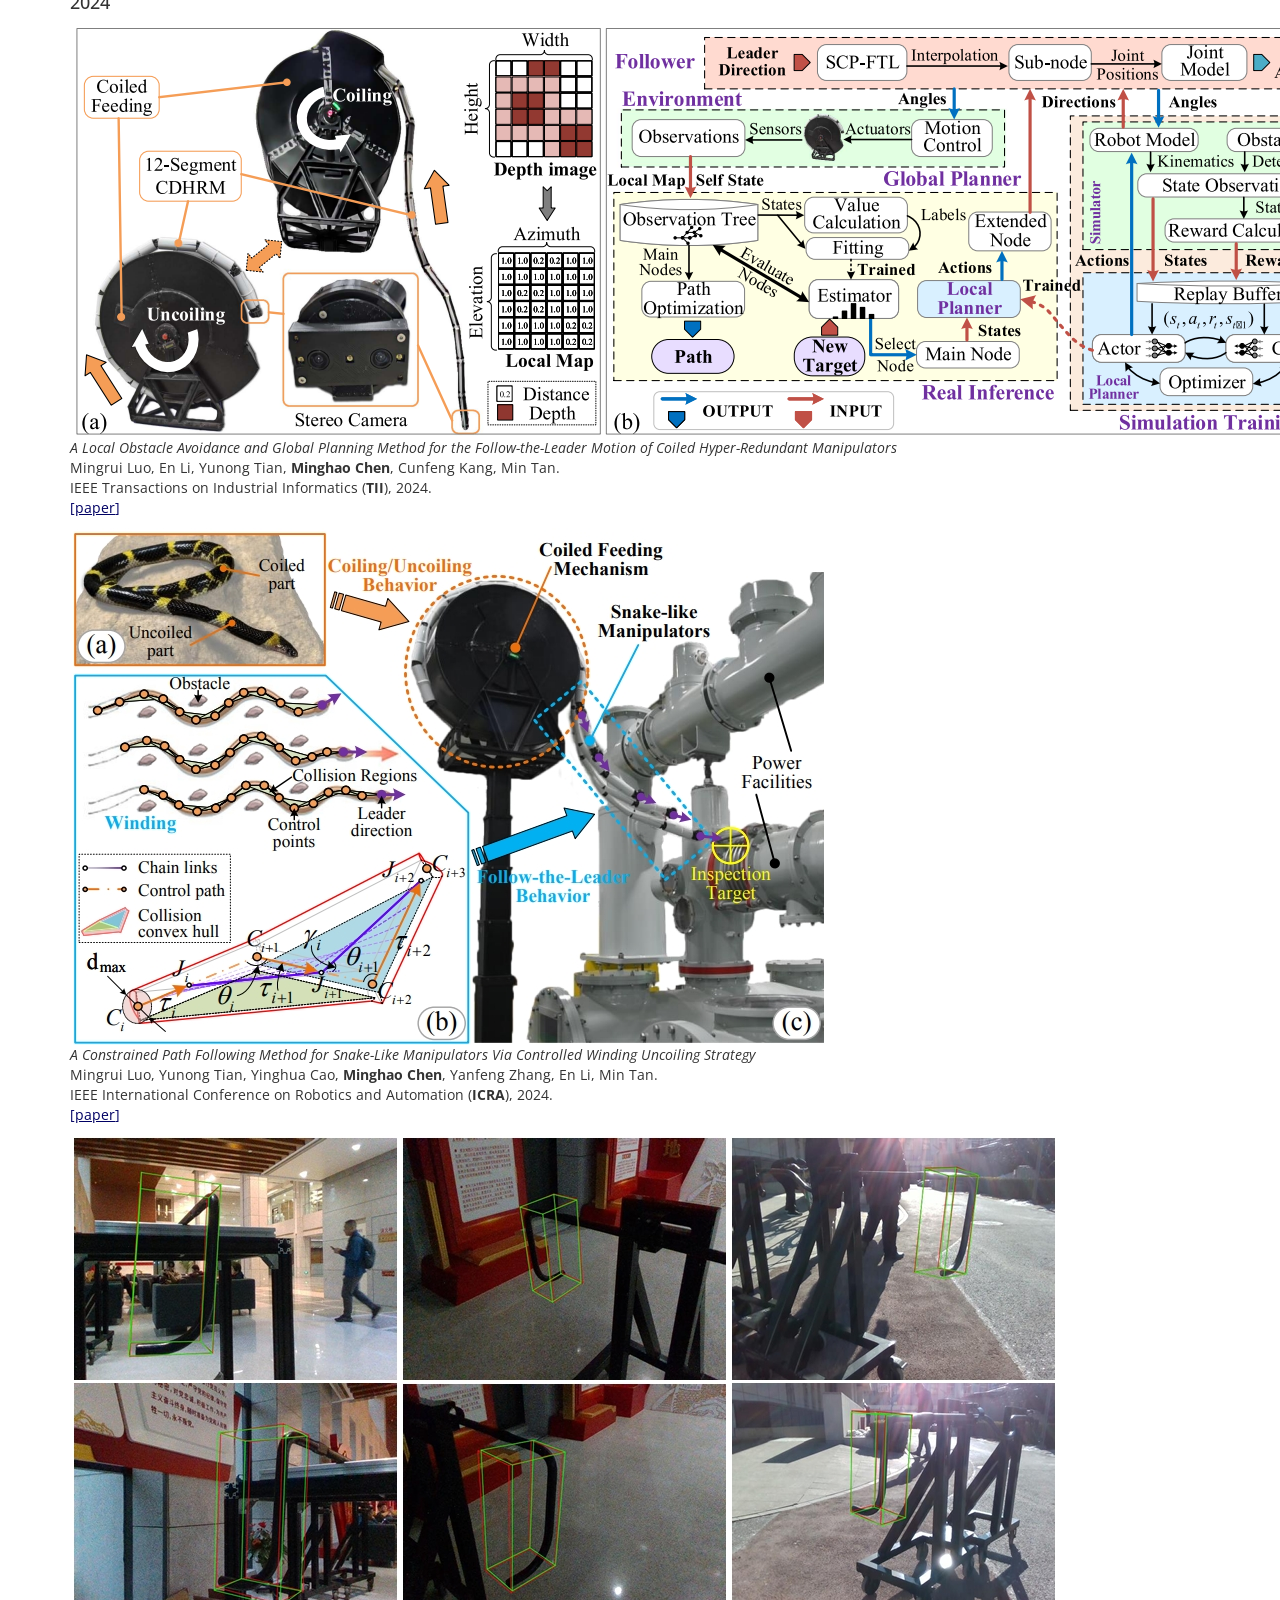
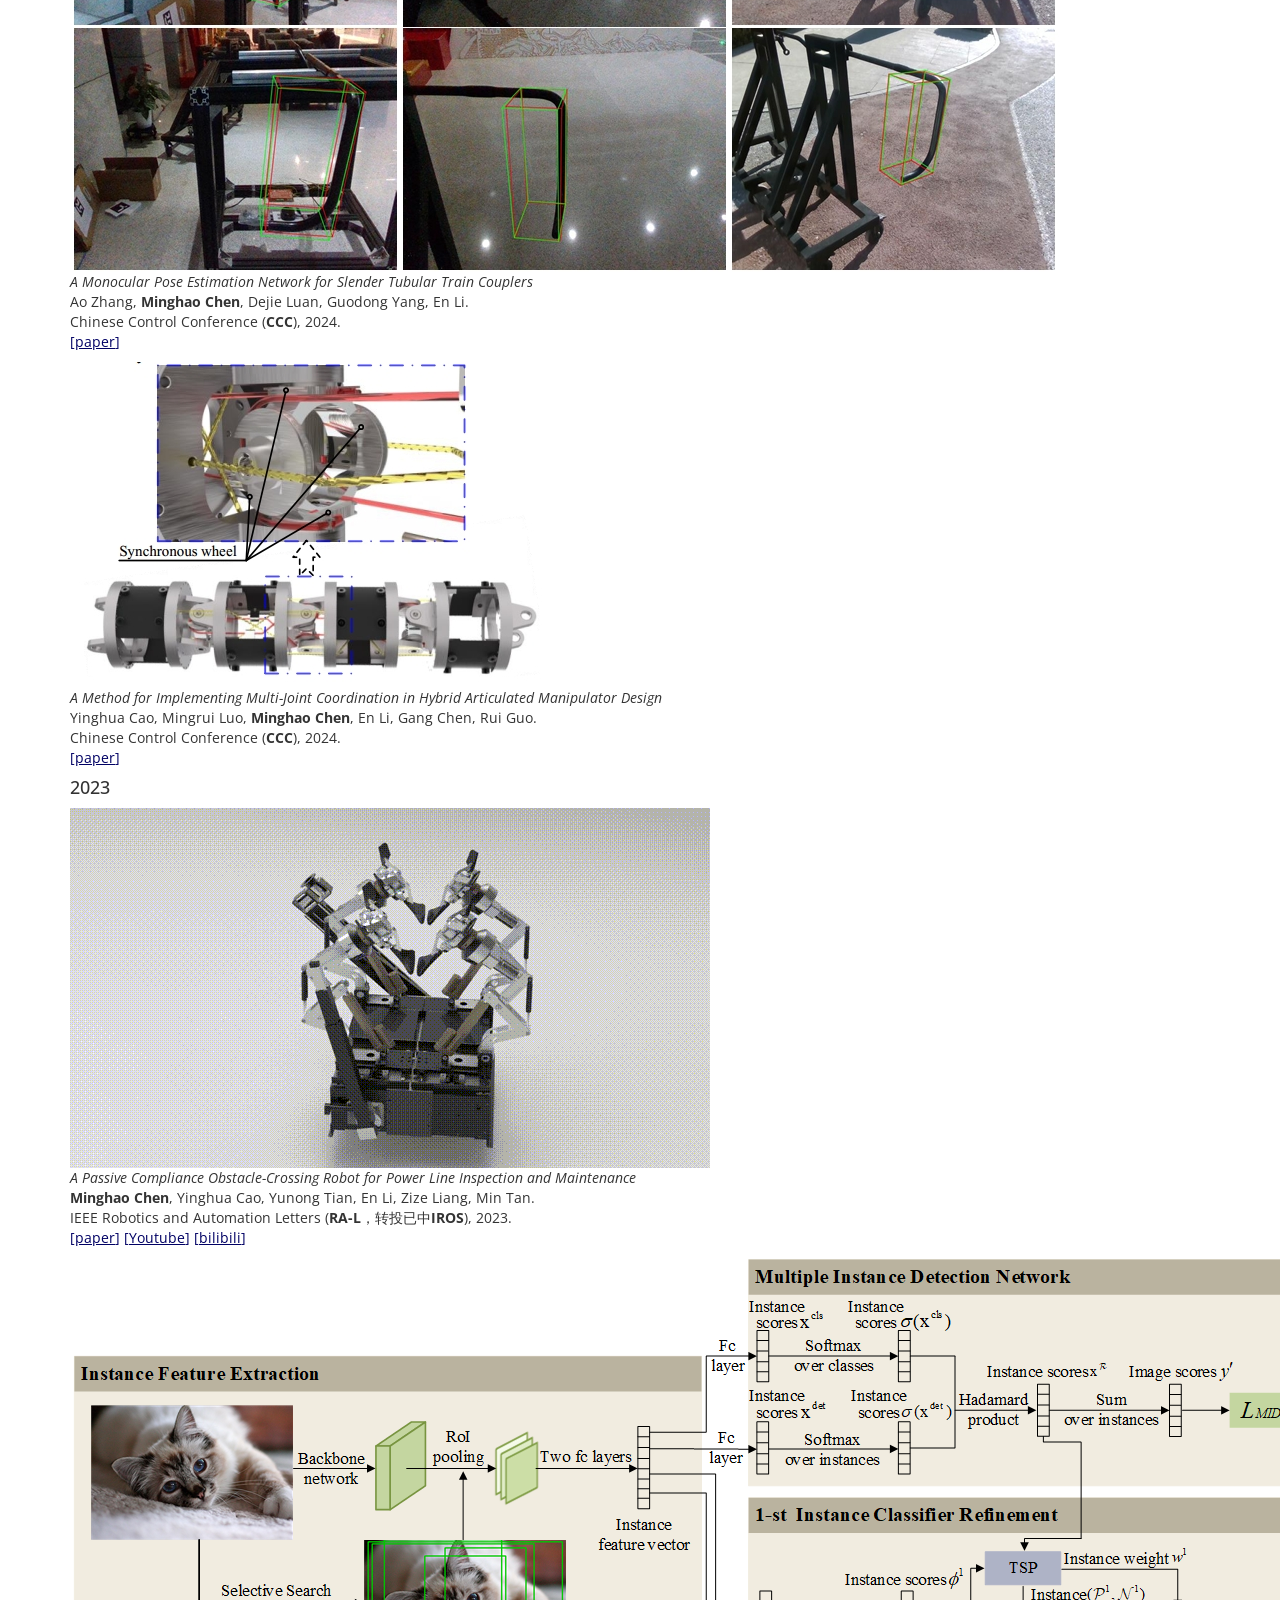
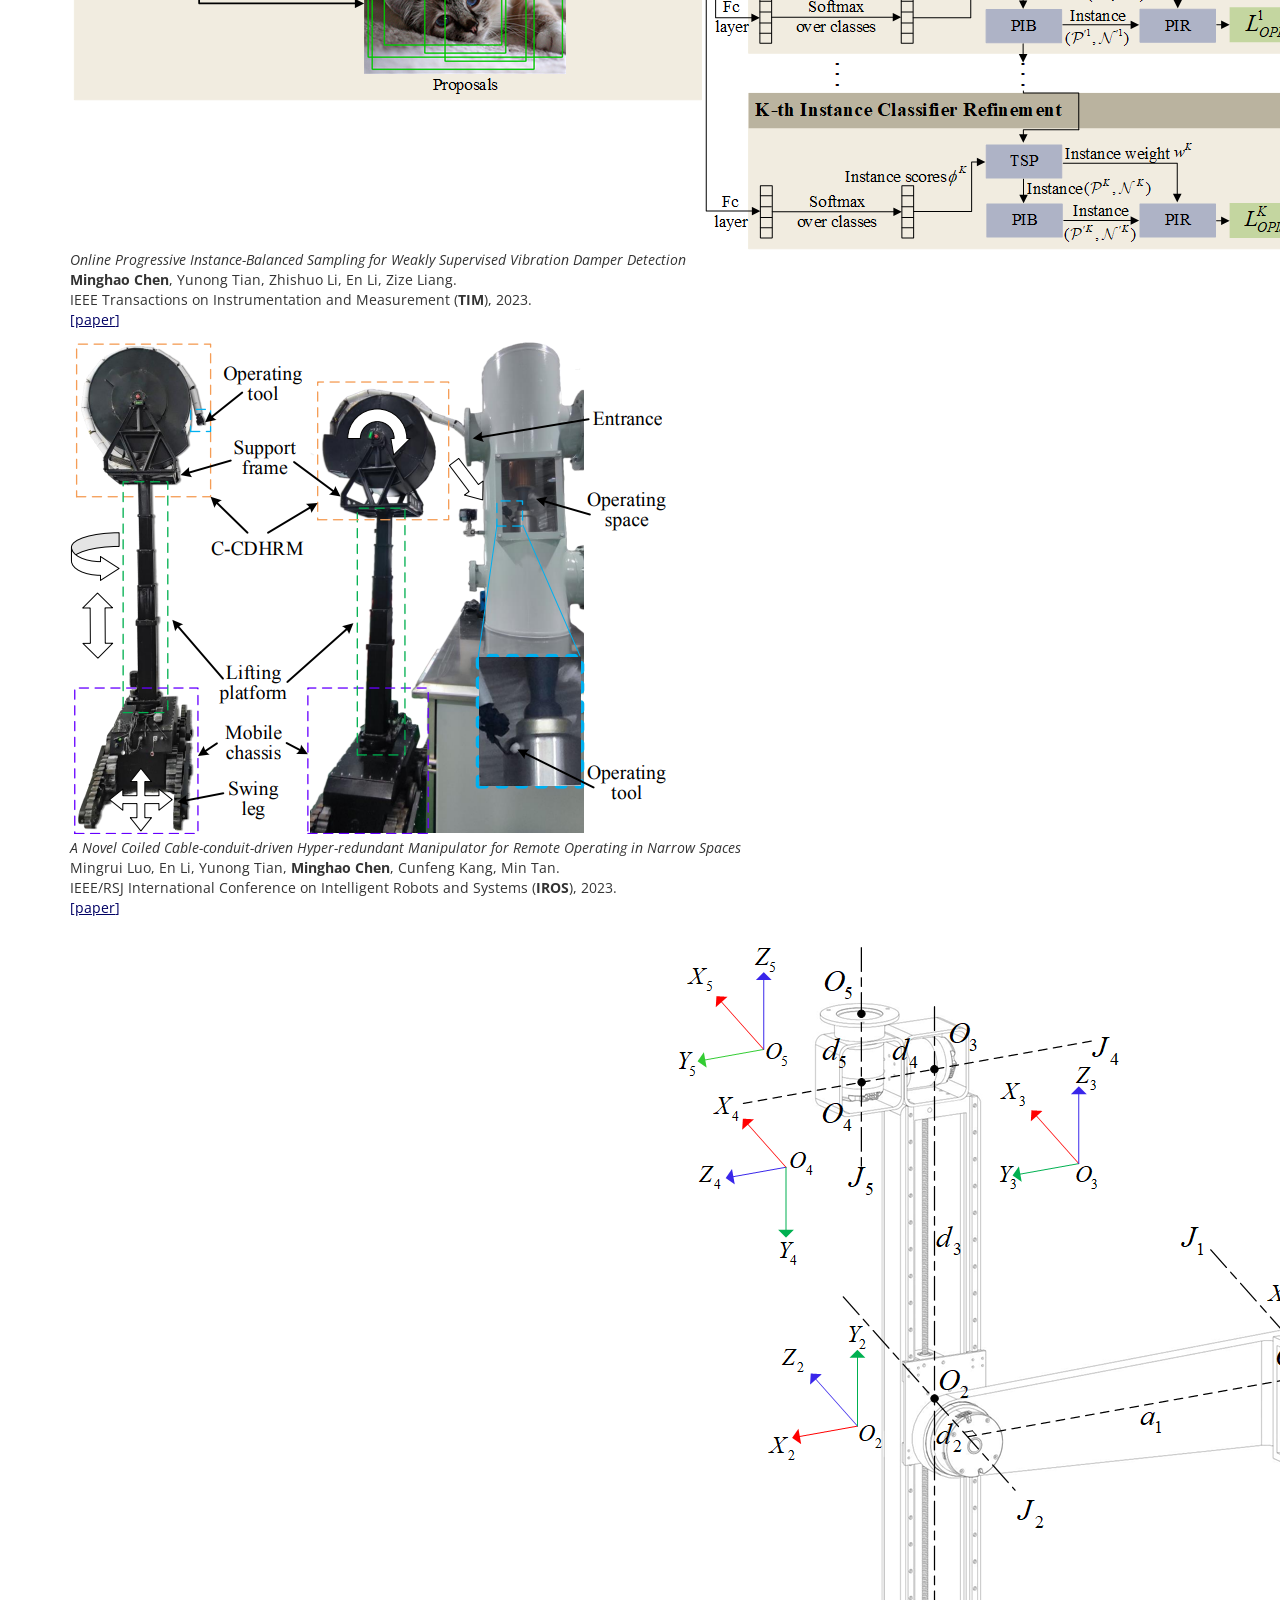
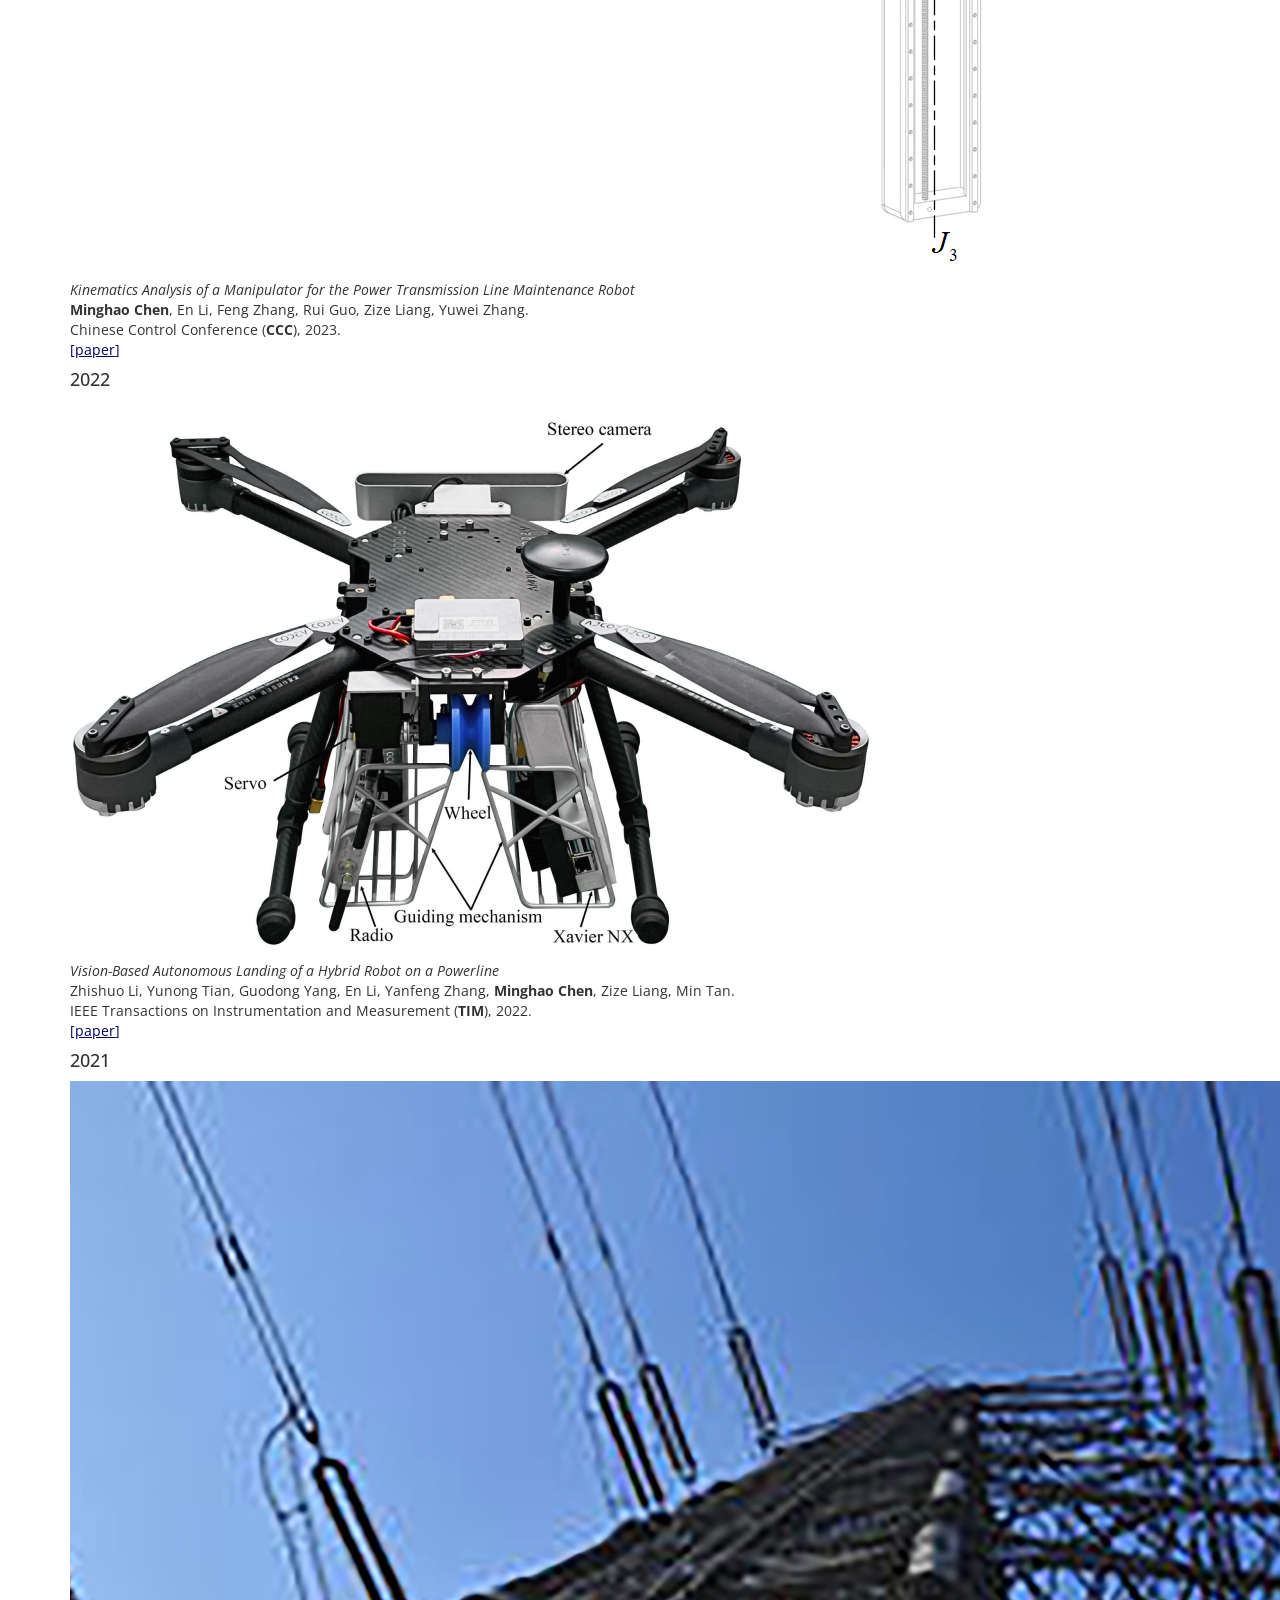
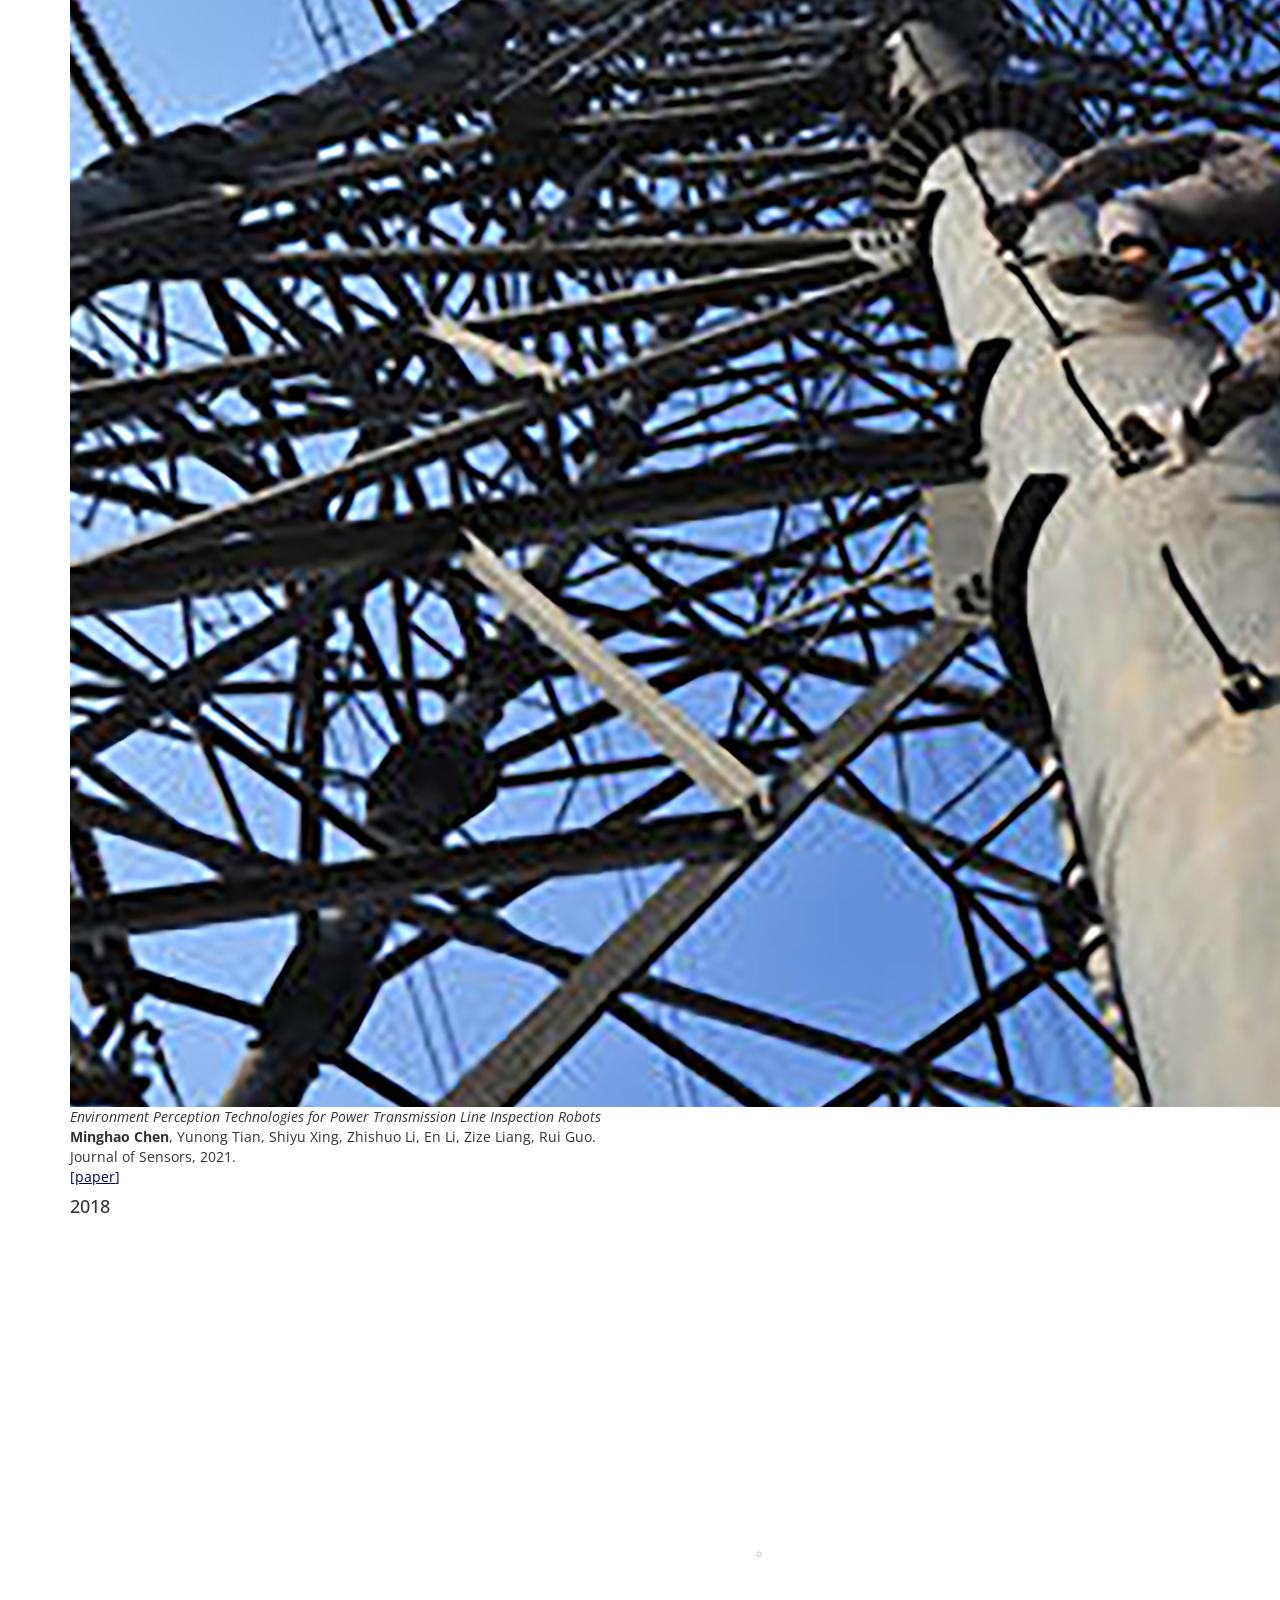
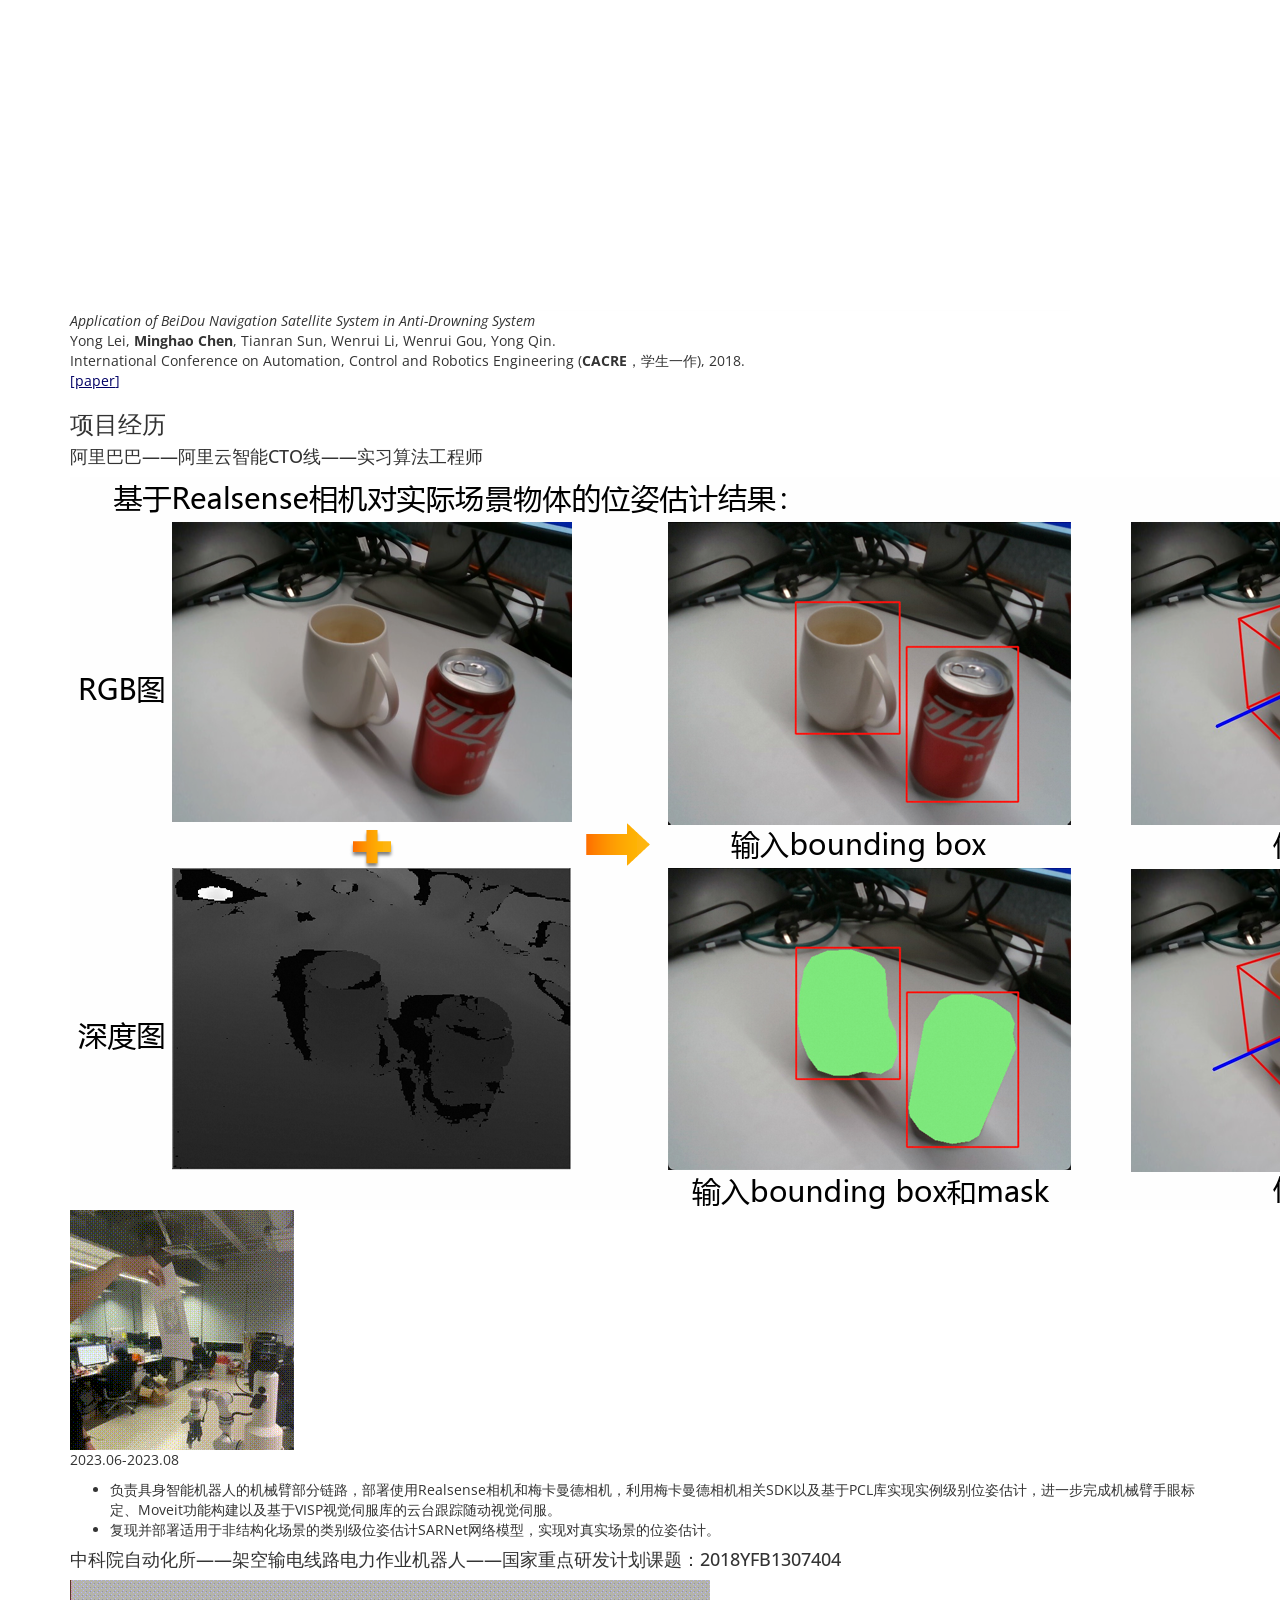
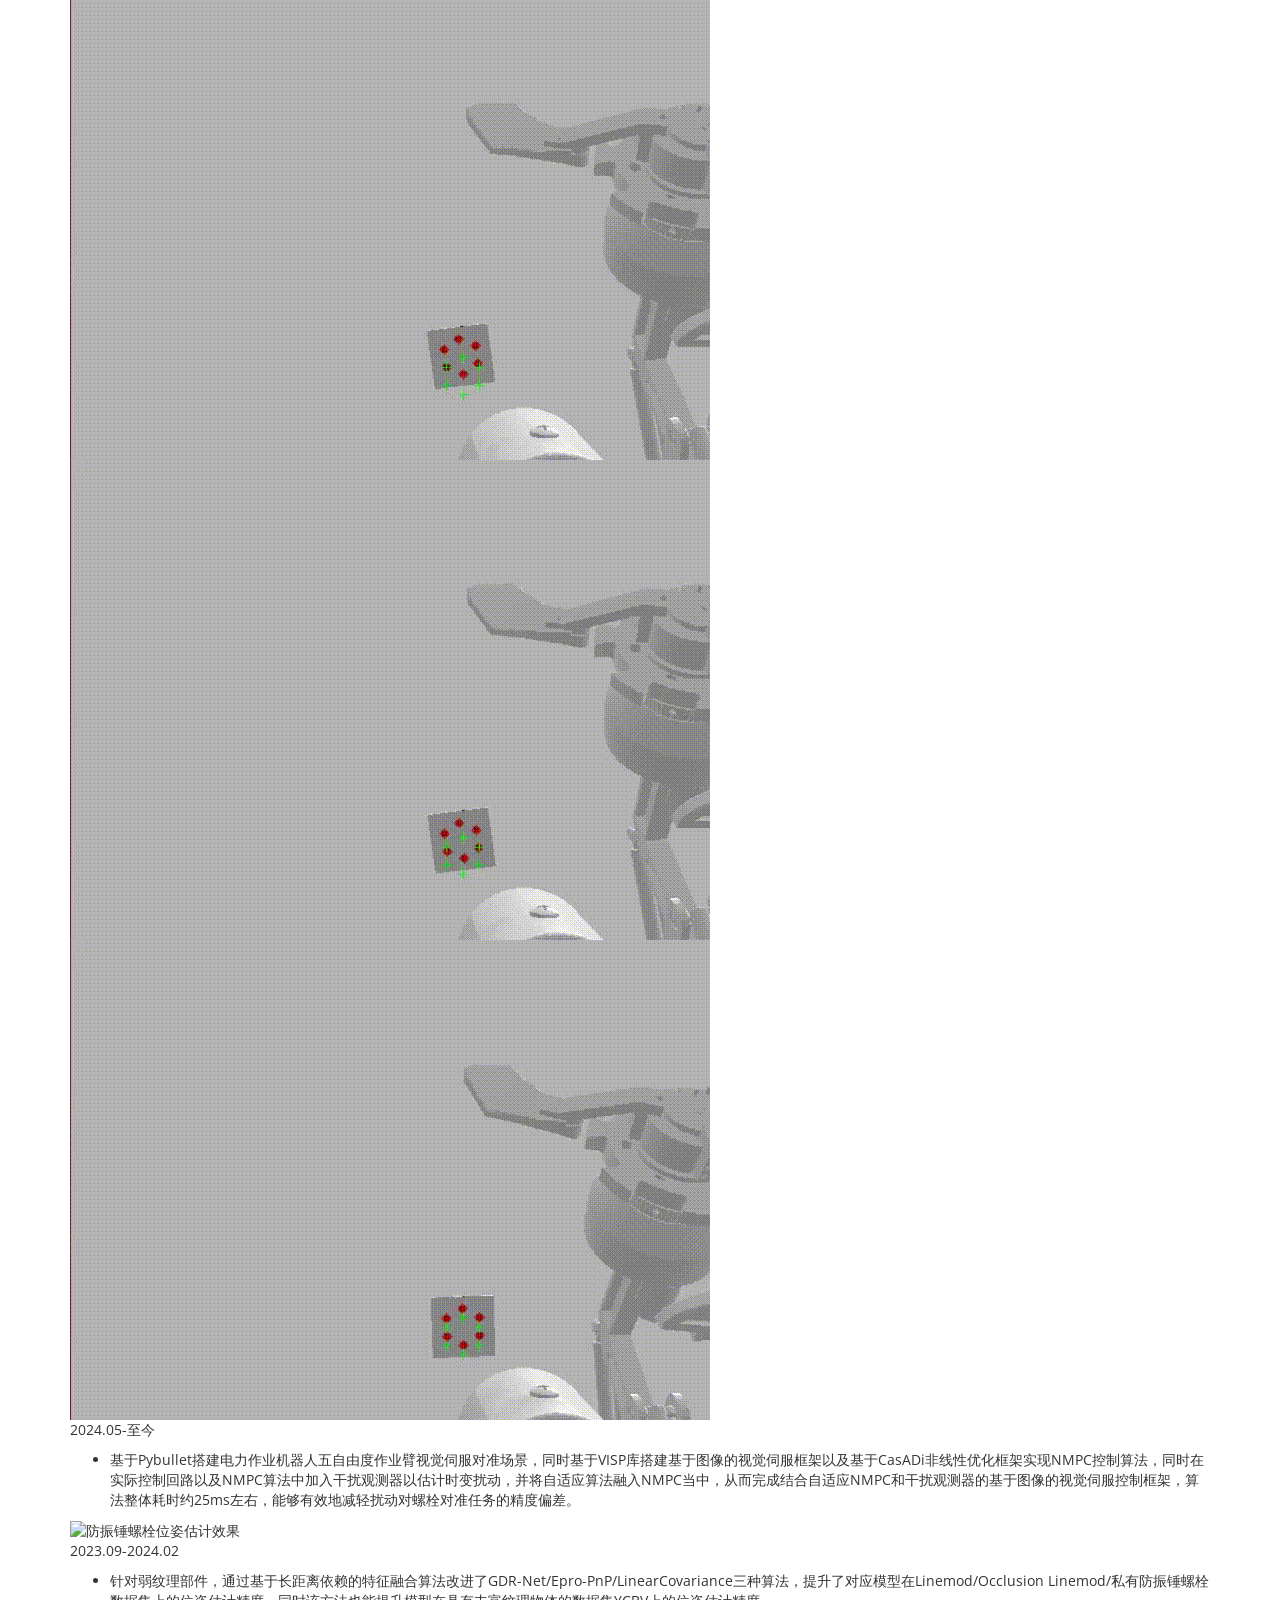
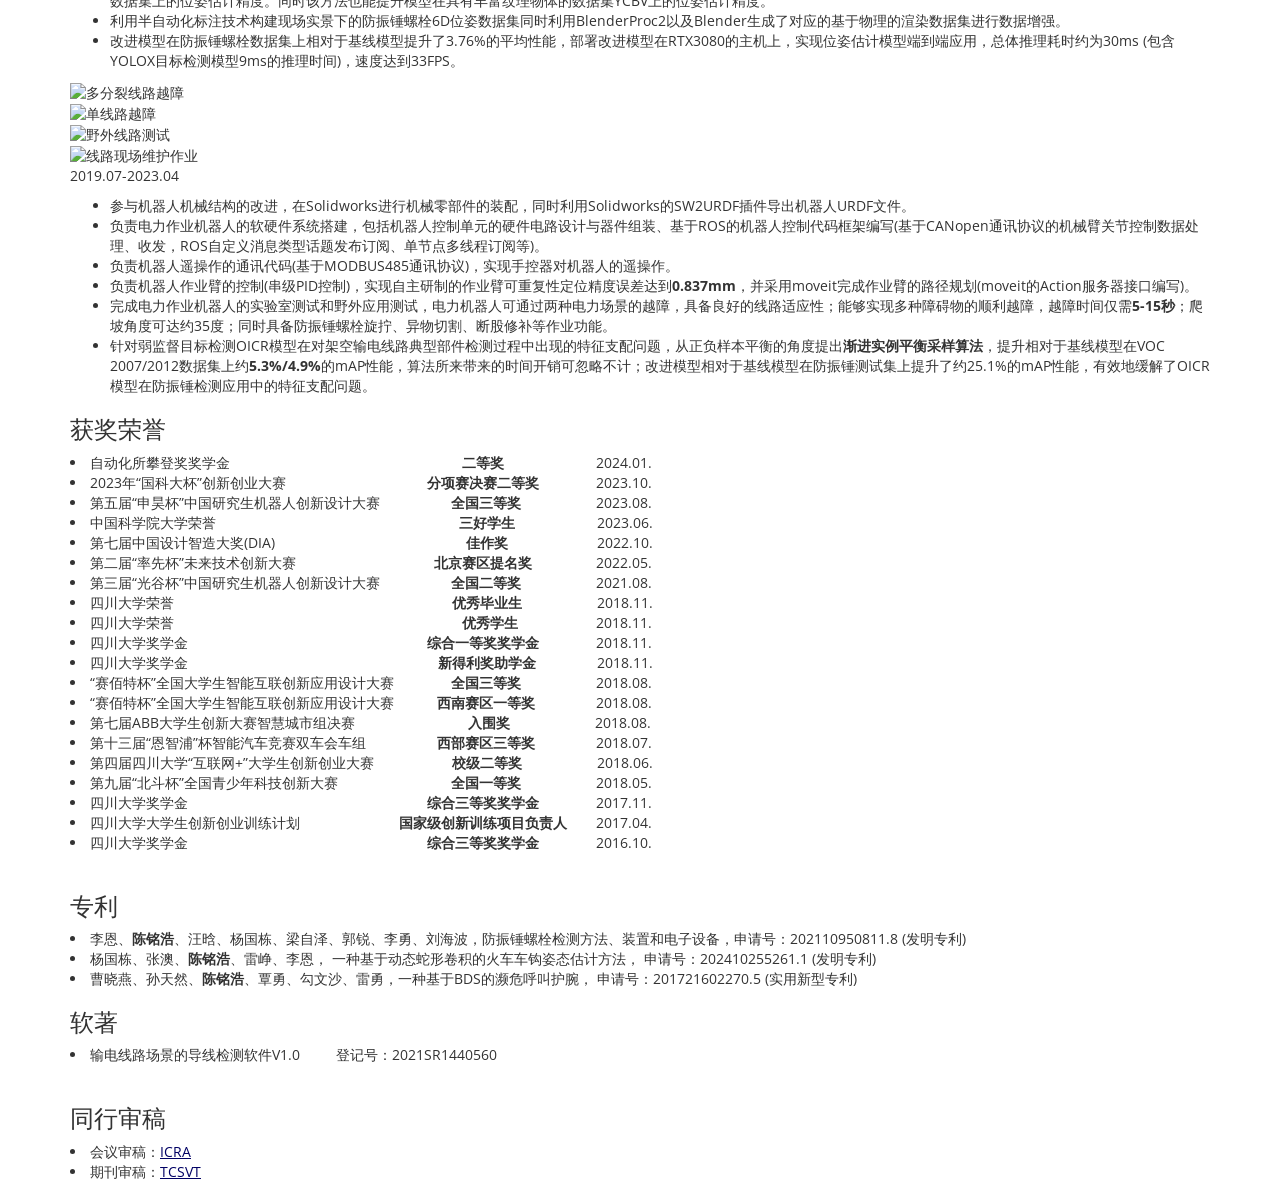
==== commit d1e1c3f0: "2026_10_09 Signed-off-by: HMCCMH <chenminghaoscu@163.com>" ====
--- a/index.html
+++ b/index.html
@@ -95,7 +95,7 @@
                 <article class="columns">
                   <div class="column is-3">
                     <figure class="image">
-                      <img src="images/blank.png">
+                      <img src="images/TD_MOE.png">
                     </figure>
                   </div>
                   <div class="column">
@@ -114,7 +114,7 @@
                 <article class="columns">
                   <div class="column is-3">
                     <figure class="image">
-                      <img src="images/blank.png">
+                      <img src="images/visual_servo.png">
                     </figure>
                   </div>
                   <div class="column">
@@ -133,7 +133,7 @@
                 <article class="columns">
                   <div class="column is-3">
                     <figure class="image">
-                      <img src="images/blank.png">
+                      <img src="images/pose_esti.png">
                     </figure>
                   </div>
                   <div class="column">
@@ -142,7 +142,7 @@
                         <i>Advanced Monocular 6D Pose Estimation with Enhanced 3D Coordinate Maps Via Feature Fusion and Deformable Decoupled Regression</i><br>
                         Mingrui Luo, <b>Minghao Chen</b>(共一), Xuewei Cao, Yunong Tian, En Li.<br>
                         IEEE International Conference on Automation Science and Engineering (<b>CASE</b>), 2026.<br>
-                        <a href="https://rasevents.org/uploads/documents/pdfviewer/fa/32/228386-0428FI.pdf" target="_blank">[<u>paper</u>]</a>
+                        <a href="https://ieeexplore.ieee.org/abstract/document/11704332" target="_blank">[<u>paper</u>]</a>
                         <!-- <a href="https://github.com/fyviezhao/m3d-vton" target="_blank">[<u>code</u>]</a> -->
                       </p>
                     </div>
@@ -375,93 +375,73 @@
                 </article>
 
                 <h3 id="ProjectChinese">项目经历</h3>
-                <h4>阿里巴巴——阿里云智能CTO线——实习算法工程师</h4>
-                <p><br/>
-                  2023.06-2023.08
-                  <li>负责具身智能机器人的机械臂部分链路，部署使用Realsense相机和梅卡曼德相机，利用梅卡曼德相机相关SDK以及基于PCL库实现实例级别位姿估计，进一步完成机械臂手眼标定、Moveit功能构建以及基于VISP视觉伺服库的云台跟踪随动视觉伺服。</li>
-                  <li>复现并部署适用于非结构化场景的类别级位姿估计SARNet网络模型，实现对真实场景的位姿估计。</li><br/><br/>
-                  <article class="columns">
-                    <div class="column is-5">
-                      <figure class="image">
-                        <img src="images/category_pose_esti.png">
-                      </figure>
-                    </div>
-                    <div class="column is-3">
-                      <figure class="image">
-                        <img src="images/follow.gif">
-                      </figure>
-                    </div>
-                  </article>  
-                </p>
-
-                <h4>中科院自动化所——架空输电线路电力作业机器人——国家重点研发计划课题：2018YFB1307404</h4>
-                <p><br/>
-                  2024.05-至今<br/><br/>
-                  <li>基于Pybullet搭建电力作业机器人五自由度作业臂视觉伺服对准场景，同时基于VISP库搭建基于图像的视觉伺服框架以及基于CasADi非线性优化框架实现NMPC控制算法，同时在实际控制回路以及NMPC算法中加入干扰观测器以估计时变扰动，并将自适应算法融入NMPC当中，从而完成结合自适应NMPC和干扰观测器的基于图像的视觉伺服控制框架，算法整体耗时约25ms左右，能够有效地减轻扰动对螺栓对准任务的精度偏差。</li><br/><br/>
-                  <article class="columns">
-                    <div class="column is-3">
-                      <figure class="image">
-                        <img src="images/ibvs_baseline.gif">
-                      </figure>
-                    </div>
-                    <div class="column is-3">
-                      <figure class="image">
-                        <img src="images/ibvs_baseline_ndo.gif">
-                      </figure>
-                    </div>
-                    <div class="column is-3">
-                      <figure class="image">
-                        <img src="images/ibvs_ndo_adaptive.gif">
-                      </figure>
-                    </div>
-                  </article> 
-
-                  2023.09-2024.02<br/><br/>
-                  <li>针对弱纹理部件，通过基于长距离依赖的特征融合算法改进了GDR-Net/Epro-PnP/LinearCovariance三种算法，提升了对应模型在Linemod/Occlusion Linemod/私有防振锤螺栓数据集上的位姿估计精度。同时该方法也能提升模型在具有丰富纹理物体的数据集YCBV上的位姿估计精度。</li>
-                  <li>利用半自动化标注技术构建现场实景下的防振锤螺栓6D位姿数据集同时利用BlenderProc2以及Blender生成了对应的基于物理的渲染数据集进行数据增强。</li>
-                  <li>改进模型在防振锤螺栓数据集上相对于基线模型提升了3.76%的平均性能，部署改进模型在RTX3080的主机上，实现位姿估计模型端到端应用，总体推理耗时约为30ms (包含YOLOX目标检测模型9ms的推理时间)，速度达到33FPS。</li>
-                  <article class="columns">
-                    <div class="column is-3">
-                      <figure class="image">
-                        <img src="images/bolt_pose_estimation.gif">
-                      </figure>
-                    </div>
-                  </article>  <br/><br/>
-                  
-                  2019.07-2023.04<br/><br/>
-                  <li>参与机器人机械结构的改进，在Solidworks进行机械零部件的装配，同时利用Solidworks的SW2URDF插件导出机器人URDF文件。</li>
-                  <li>负责电力作业机器人的软硬件系统搭建，包括机器人控制单元的硬件电路设计与器件组装、基于ROS的机器人控制代码框架编写(基于CANopen通讯协议的机械臂关节控制数据处理、收发，ROS自定义消息类型话题发布订阅、单节点多线程订阅等)。</li>
-                  <li>负责机器人遥操作的通讯代码(基于MODBUS485通讯协议)，实现手控器对机器人的遥操作。</li>
-                  <li>负责机器人作业臂的控制(串级PID控制)，实现自主研制的作业臂可重复性定位精度误差达到<b>0.837mm</b>，并采用moveit完成作业臂的路径规划(moveit的Action服务器接口编写)。</li>
-                  <li>完成电力作业机器人的实验室测试和野外应用测试，电力机器人可通过两种电力场景的越障，具备良好的线路适应性；能够实现多种障碍物的顺利越障，越障时间仅需<b>5-15秒</b>；爬坡角度可达约35度；同时具备防振锤螺栓旋拧、异物切割、断股修补等作业功能。</li>
-                  <article class="columns">
-                    <div class="column is-3">
-                      <figure class="image">
-                        <img src="images/multiple_line.gif">
-                      </figure>
-                    </div>
-                    <div class="column is-3">
-                      <figure class="image">
-                        <img src="images/single_line.gif">
-                      </figure>
-                    </div>
-                    <div class="column is-3">
-                      <figure class="image">
-                        <img src="images/field_test.gif">
-                      </figure>
-                    </div>
-                    <div class="column is-3">
-                      <figure class="image">
-                        <img src="images/field_maintenance.gif">
-                      </figure>
-                    </div>
-                  </article>  
-                  <li>针对弱监督目标检测OICR模型在对架空输电线路典型部件检测过程中出现的特征支配问题，从正负样本平衡的角度提出<b>渐进实例平衡采样算法</b>，提升相对于基线模型在VOC 2007/2012数据集上约<b>5.3%/4.9%</b>的mAP性能，算法所来带来的时间开销可忽略不计；改进模型相对于基线模型在防振锤测试集上提升了约25.1%的mAP性能，有效地缓解了OICR模型在防振锤检测应用中的特征支配问题。 </li><br/>
-
-
-                </p>
-
-
+                <section class="project-group">
+                  <h4>阿里巴巴——阿里云智能CTO线——实习算法工程师</h4>
+                  <article class="project-entry">
+                    <div class="project-gallery project-gallery--centered">
+                      <figure><img src="images/category_pose_esti.png" alt="类别级位姿估计结果"></figure>
+                      <figure><img src="images/follow.gif" alt="云台跟踪随动视觉伺服"></figure>
+                    </div>
+                    <div class="project-details">
+                      <p class="project-date">2023.06-2023.08</p>
+                      <ul>
+                        <li>负责具身智能机器人的机械臂部分链路，部署使用Realsense相机和梅卡曼德相机，利用梅卡曼德相机相关SDK以及基于PCL库实现实例级别位姿估计，进一步完成机械臂手眼标定、Moveit功能构建以及基于VISP视觉伺服库的云台跟踪随动视觉伺服。</li>
+                        <li>复现并部署适用于非结构化场景的类别级位姿估计SARNet网络模型，实现对真实场景的位姿估计。</li>
+                      </ul>
+                    </div>
+                  </article>
+                </section>
+
+                <section class="project-group">
+                  <h4>中科院自动化所——架空输电线路电力作业机器人——国家重点研发计划课题：2018YFB1307404</h4>
+                  <article class="project-entry">
+                    <div class="project-gallery project-gallery--column">
+                      <figure><img src="images/ibvs_baseline.gif" alt="基线视觉伺服效果"></figure>
+                      <figure><img src="images/ibvs_baseline_ndo.gif" alt="加入干扰观测器后的视觉伺服效果"></figure>
+                      <figure><img src="images/ibvs_ndo_adaptive.gif" alt="自适应控制视觉伺服效果"></figure>
+                    </div>
+                    <div class="project-details">
+                      <p class="project-date">2024.05-至今</p>
+                      <ul>
+                        <li>基于Pybullet搭建电力作业机器人五自由度作业臂视觉伺服对准场景，同时基于VISP库搭建基于图像的视觉伺服框架以及基于CasADi非线性优化框架实现NMPC控制算法，同时在实际控制回路以及NMPC算法中加入干扰观测器以估计时变扰动，并将自适应算法融入NMPC当中，从而完成结合自适应NMPC和干扰观测器的基于图像的视觉伺服控制框架，算法整体耗时约25ms左右，能够有效地减轻扰动对螺栓对准任务的精度偏差。</li>
+                      </ul>
+                    </div>
+                  </article>
+
+                  <article class="project-entry">
+                    <div class="project-gallery project-gallery--single">
+                      <figure><img src="images/bolt_pose_estimation.gif" alt="防振锤螺栓位姿估计效果"></figure>
+                    </div>
+                    <div class="project-details">
+                      <p class="project-date">2023.09-2024.02</p>
+                      <ul>
+                        <li>针对弱纹理部件，通过基于长距离依赖的特征融合算法改进了GDR-Net/Epro-PnP/LinearCovariance三种算法，提升了对应模型在Linemod/Occlusion Linemod/私有防振锤螺栓数据集上的位姿估计精度。同时该方法也能提升模型在具有丰富纹理物体的数据集YCBV上的位姿估计精度。</li>
+                        <li>利用半自动化标注技术构建现场实景下的防振锤螺栓6D位姿数据集同时利用BlenderProc2以及Blender生成了对应的基于物理的渲染数据集进行数据增强。</li>
+                        <li>改进模型在防振锤螺栓数据集上相对于基线模型提升了3.76%的平均性能，部署改进模型在RTX3080的主机上，实现位姿估计模型端到端应用，总体推理耗时约为30ms (包含YOLOX目标检测模型9ms的推理时间)，速度达到33FPS。</li>
+                      </ul>
+                    </div>
+                  </article>
+
+                  <article class="project-entry">
+                    <div class="project-gallery project-gallery--grid">
+                      <figure><img src="images/multiple_line.gif" alt="多分裂线路越障"></figure>
+                      <figure><img src="images/single_line.gif" alt="单线路越障"></figure>
+                      <figure><img src="images/field_test.gif" alt="野外线路测试"></figure>
+                      <figure><img src="images/field_maintenance.gif" alt="线路现场维护作业"></figure>
+                    </div>
+                    <div class="project-details">
+                      <p class="project-date">2019.07-2023.04</p>
+                      <ul>
+                        <li>参与机器人机械结构的改进，在Solidworks进行机械零部件的装配，同时利用Solidworks的SW2URDF插件导出机器人URDF文件。</li>
+                        <li>负责电力作业机器人的软硬件系统搭建，包括机器人控制单元的硬件电路设计与器件组装、基于ROS的机器人控制代码框架编写(基于CANopen通讯协议的机械臂关节控制数据处理、收发，ROS自定义消息类型话题发布订阅、单节点多线程订阅等)。</li>
+                        <li>负责机器人遥操作的通讯代码(基于MODBUS485通讯协议)，实现手控器对机器人的遥操作。</li>
+                        <li>负责机器人作业臂的控制(串级PID控制)，实现自主研制的作业臂可重复性定位精度误差达到<b>0.837mm</b>，并采用moveit完成作业臂的路径规划(moveit的Action服务器接口编写)。</li>
+                        <li>完成电力作业机器人的实验室测试和野外应用测试，电力机器人可通过两种电力场景的越障，具备良好的线路适应性；能够实现多种障碍物的顺利越障，越障时间仅需<b>5-15秒</b>；爬坡角度可达约35度；同时具备防振锤螺栓旋拧、异物切割、断股修补等作业功能。</li>
+                        <li>针对弱监督目标检测OICR模型在对架空输电线路典型部件检测过程中出现的特征支配问题，从正负样本平衡的角度提出<b>渐进实例平衡采样算法</b>，提升相对于基线模型在VOC 2007/2012数据集上约<b>5.3%/4.9%</b>的mAP性能，算法所来带来的时间开销可忽略不计；改进模型相对于基线模型在防振锤测试集上提升了约25.1%的mAP性能，有效地缓解了OICR模型在防振锤检测应用中的特征支配问题。</li>
+                      </ul>
+                    </div>
+                  </article>
+                </section>
                 <h3 id="RewardChinese">获奖荣誉</h3>
                 <li>自动化所攀登奖奖学金 &emsp;&emsp;&emsp;&emsp;&emsp;&emsp;&emsp;&emsp;&emsp;&emsp;&emsp;&emsp;&emsp;&emsp;&emsp;&emsp;  <b>二等奖</b> &ensp;&emsp;&emsp;&emsp;&emsp;&emsp;&ensp; 2024.01.</li>
                 <li>2023年“国科大杯”创新创业大赛 &emsp;&emsp;&emsp;&emsp;&emsp;&emsp;&emsp;&emsp;&emsp;&ensp;  <b>分项赛决赛二等奖</b> &emsp;&emsp;&emsp;&ensp; 2023.10.</li>
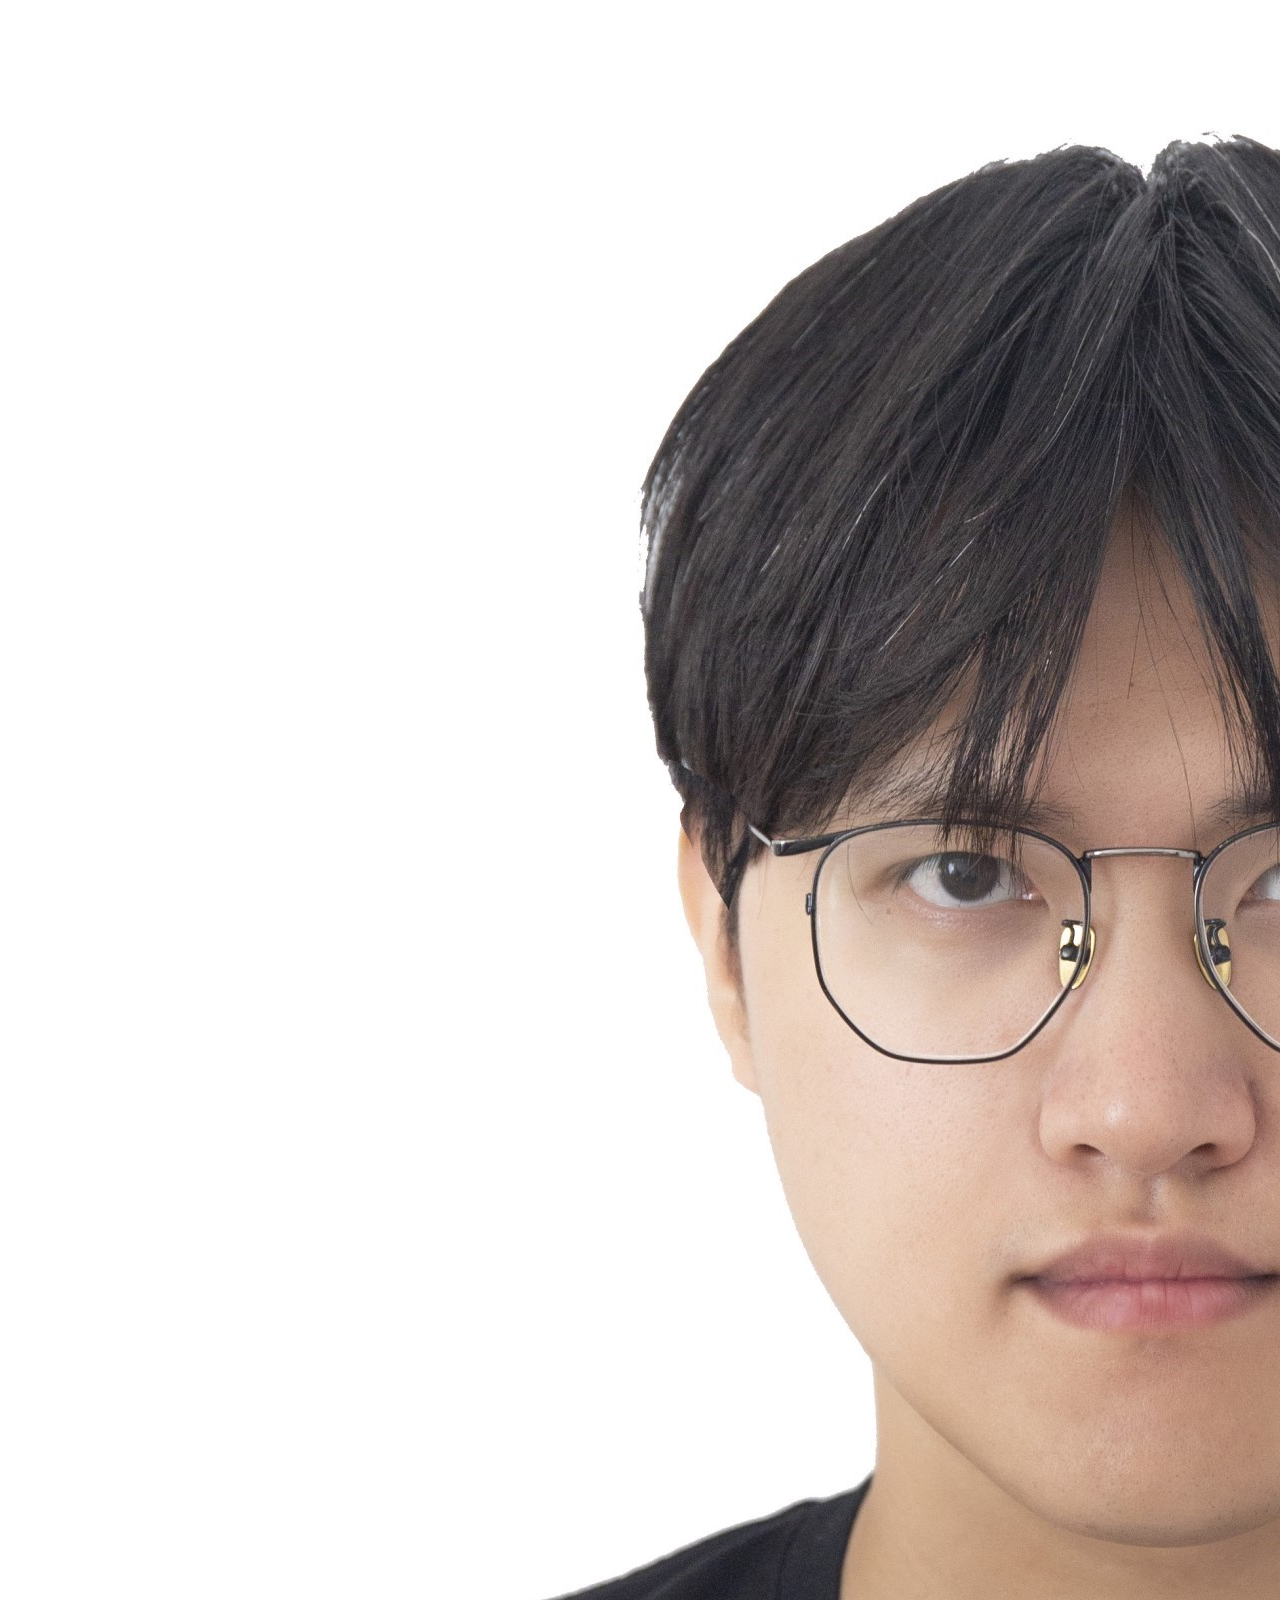
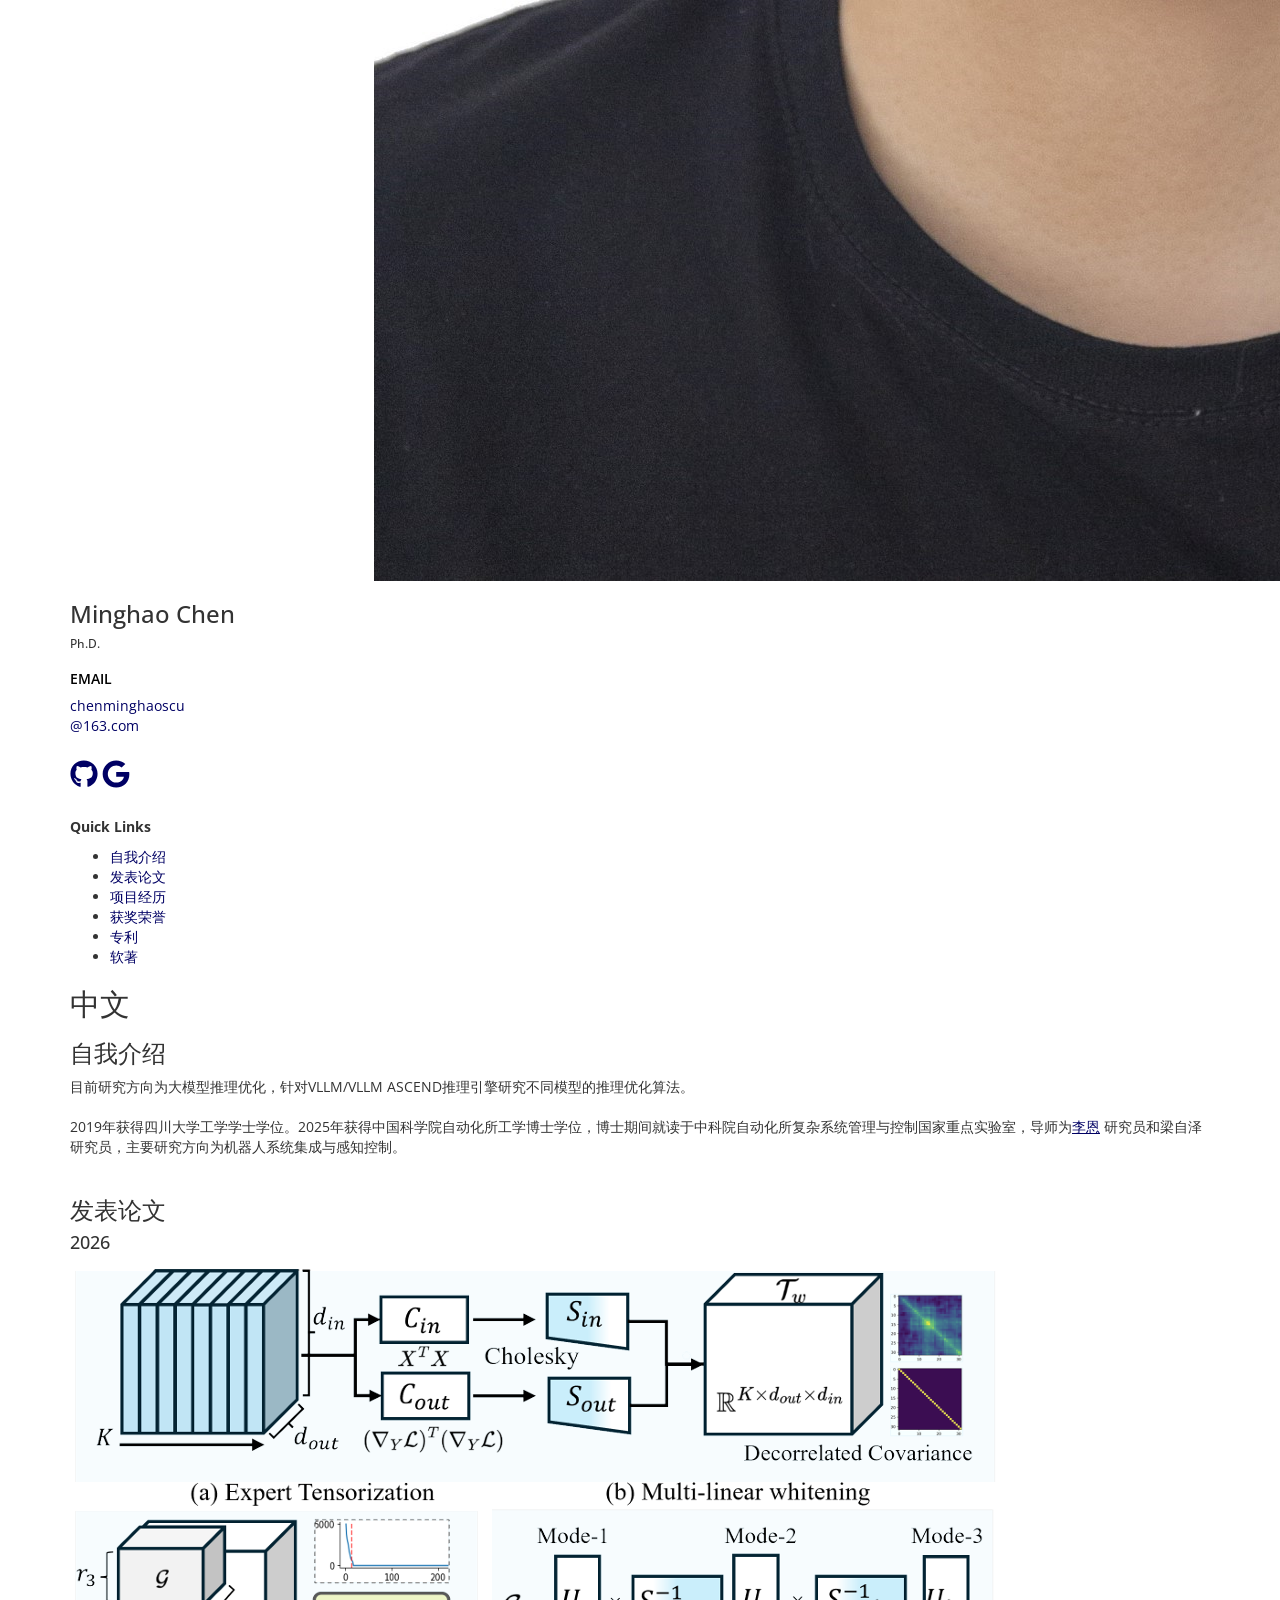
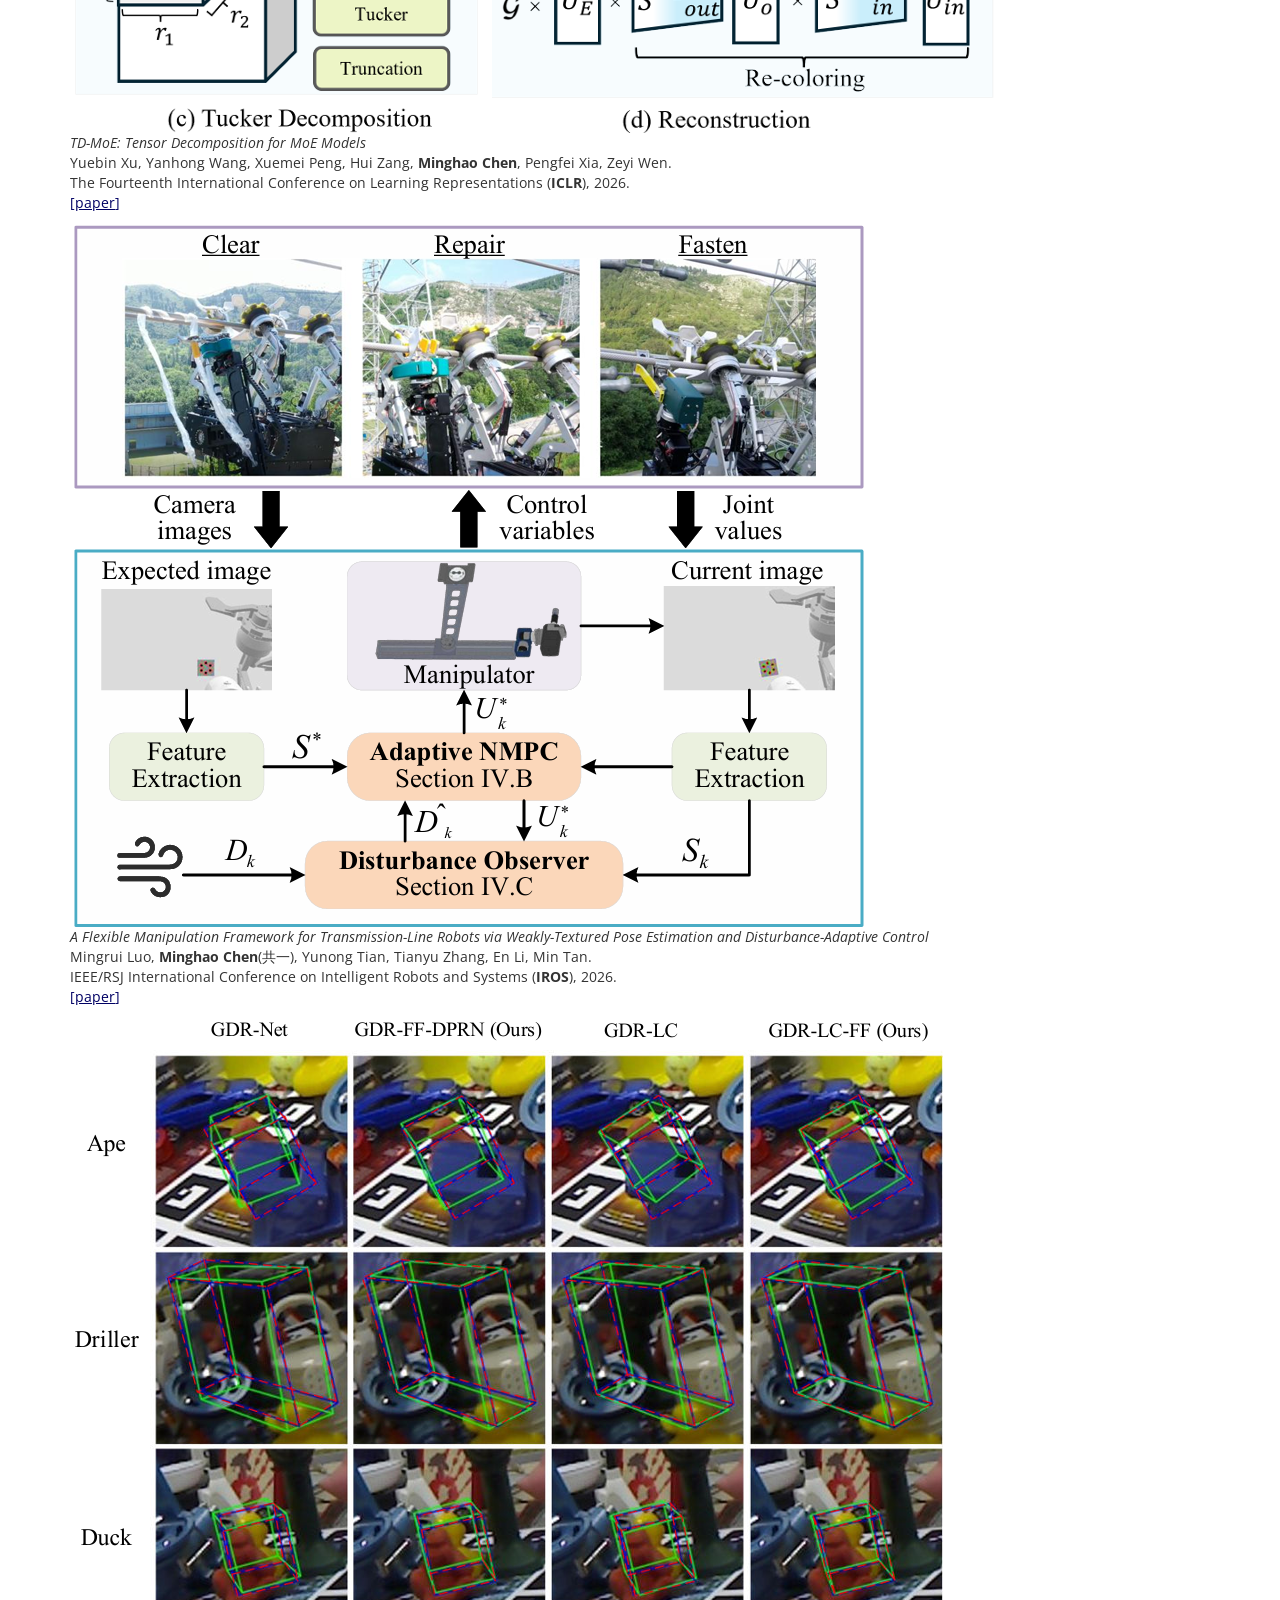
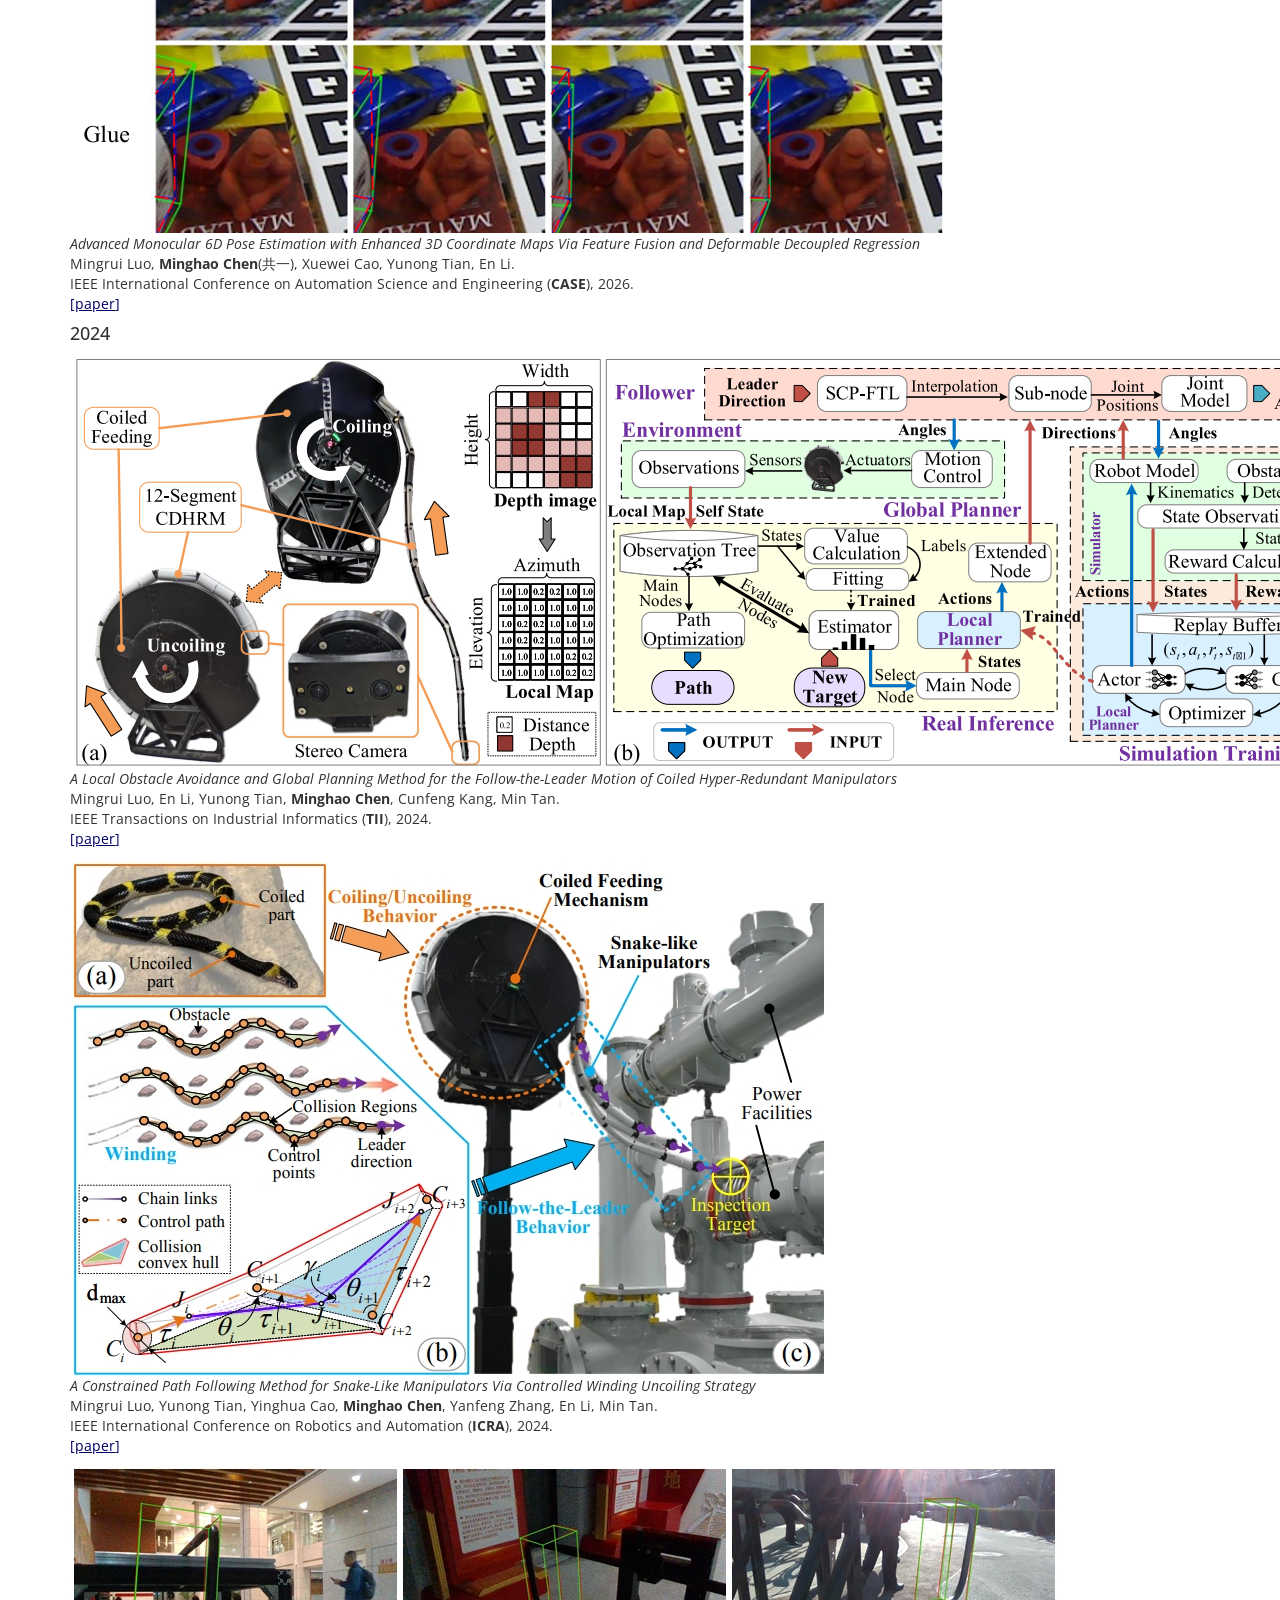
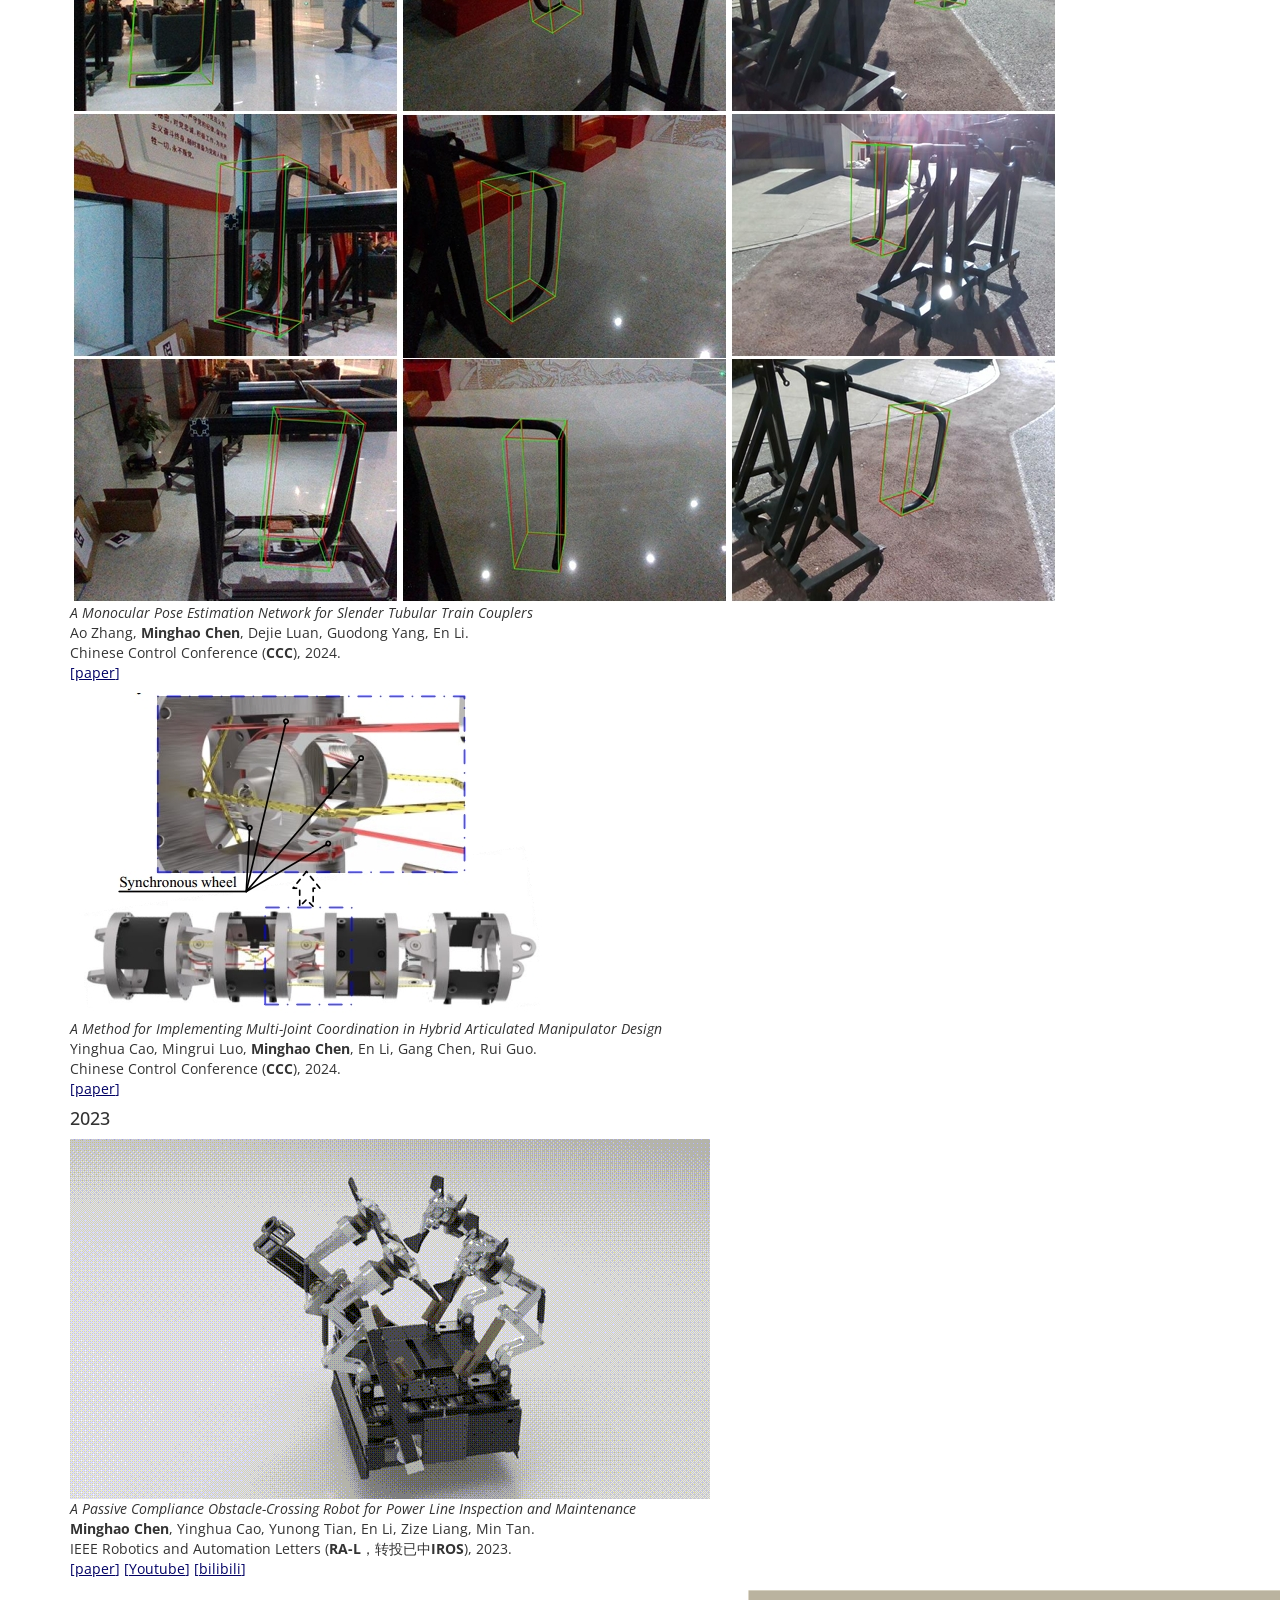
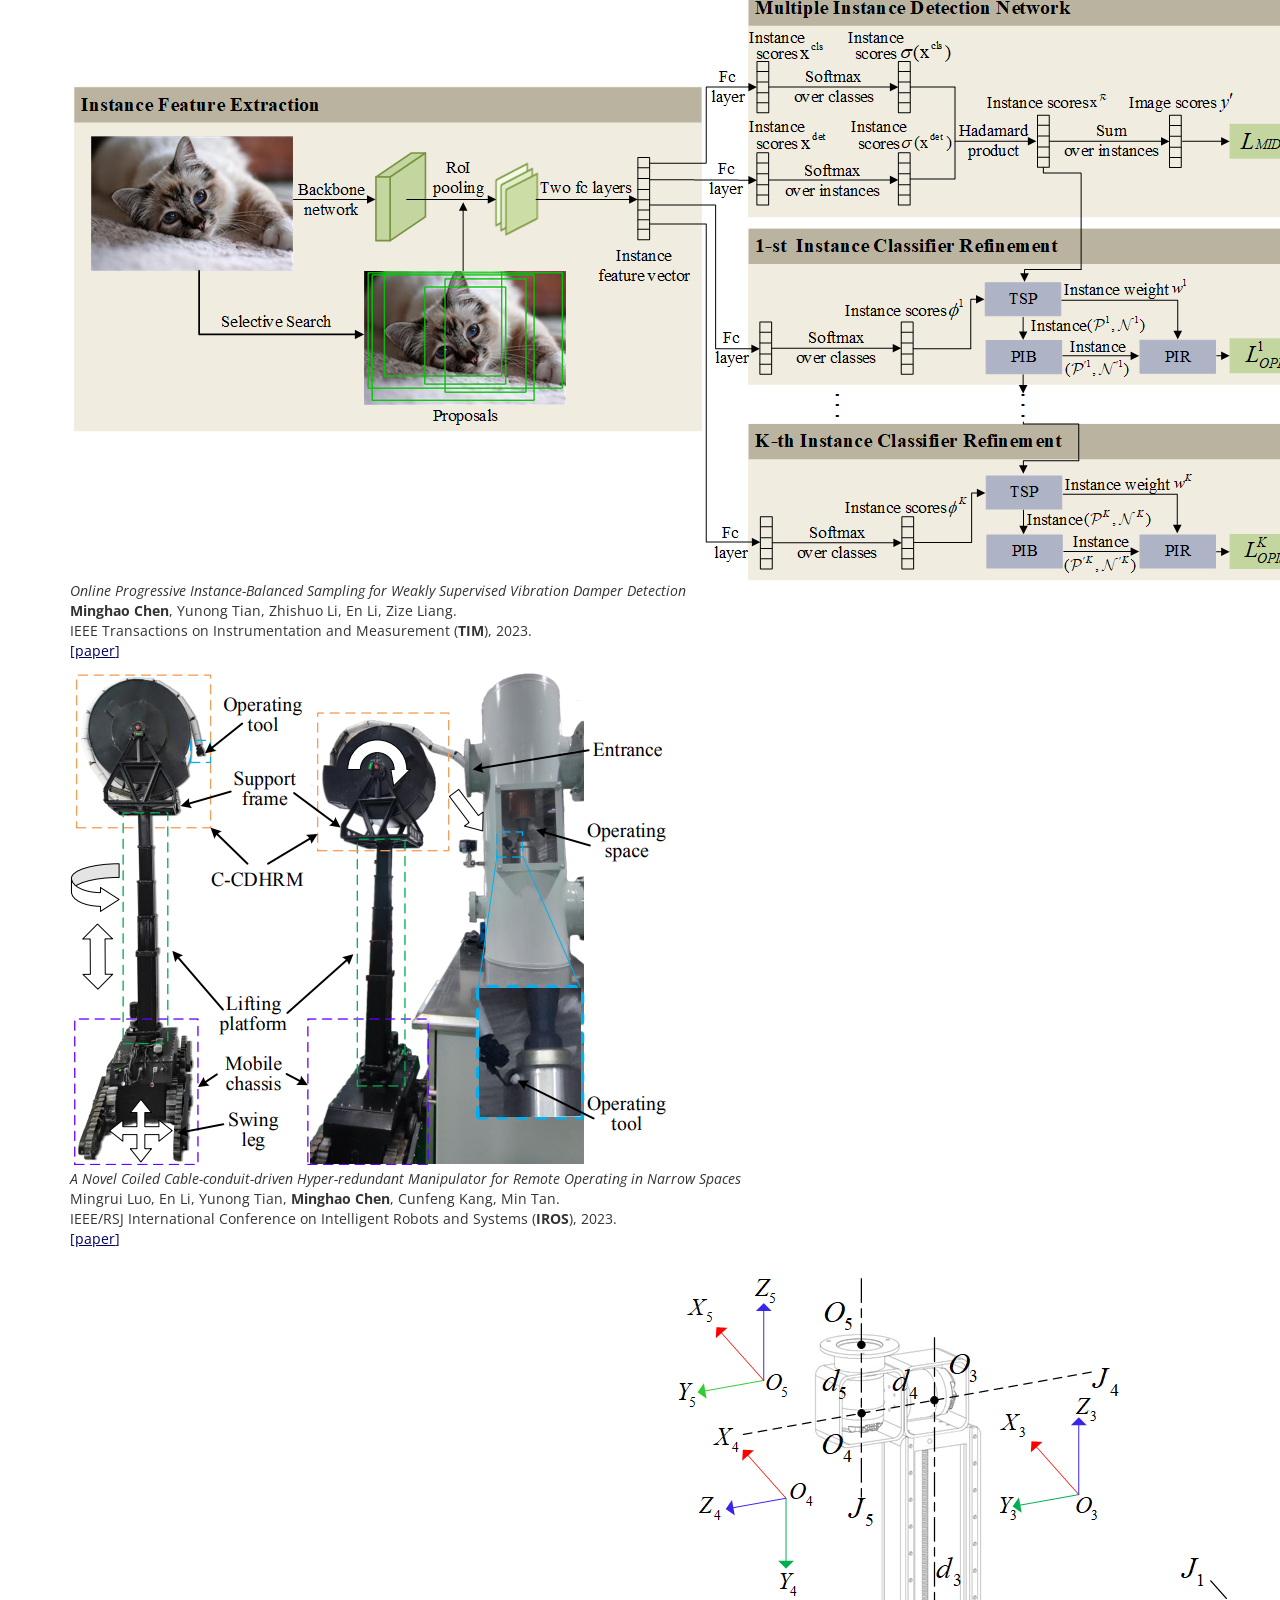
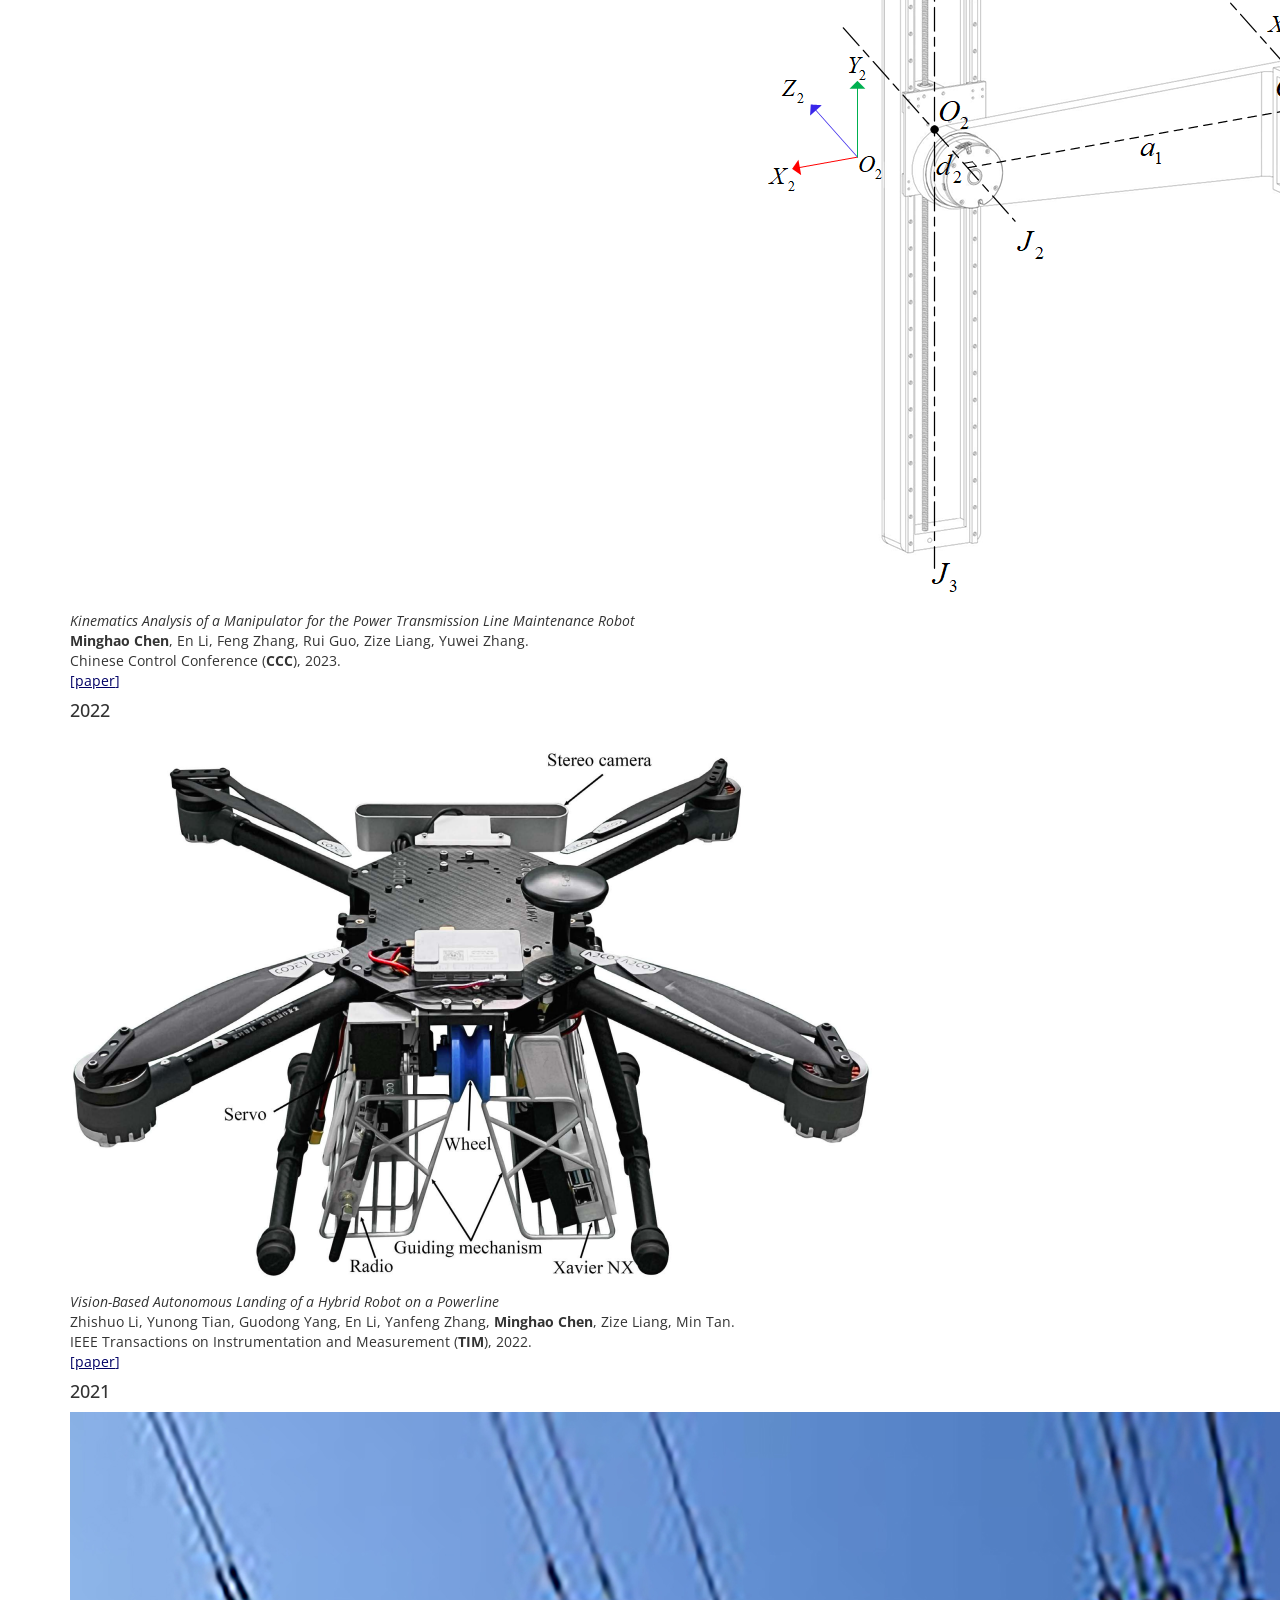
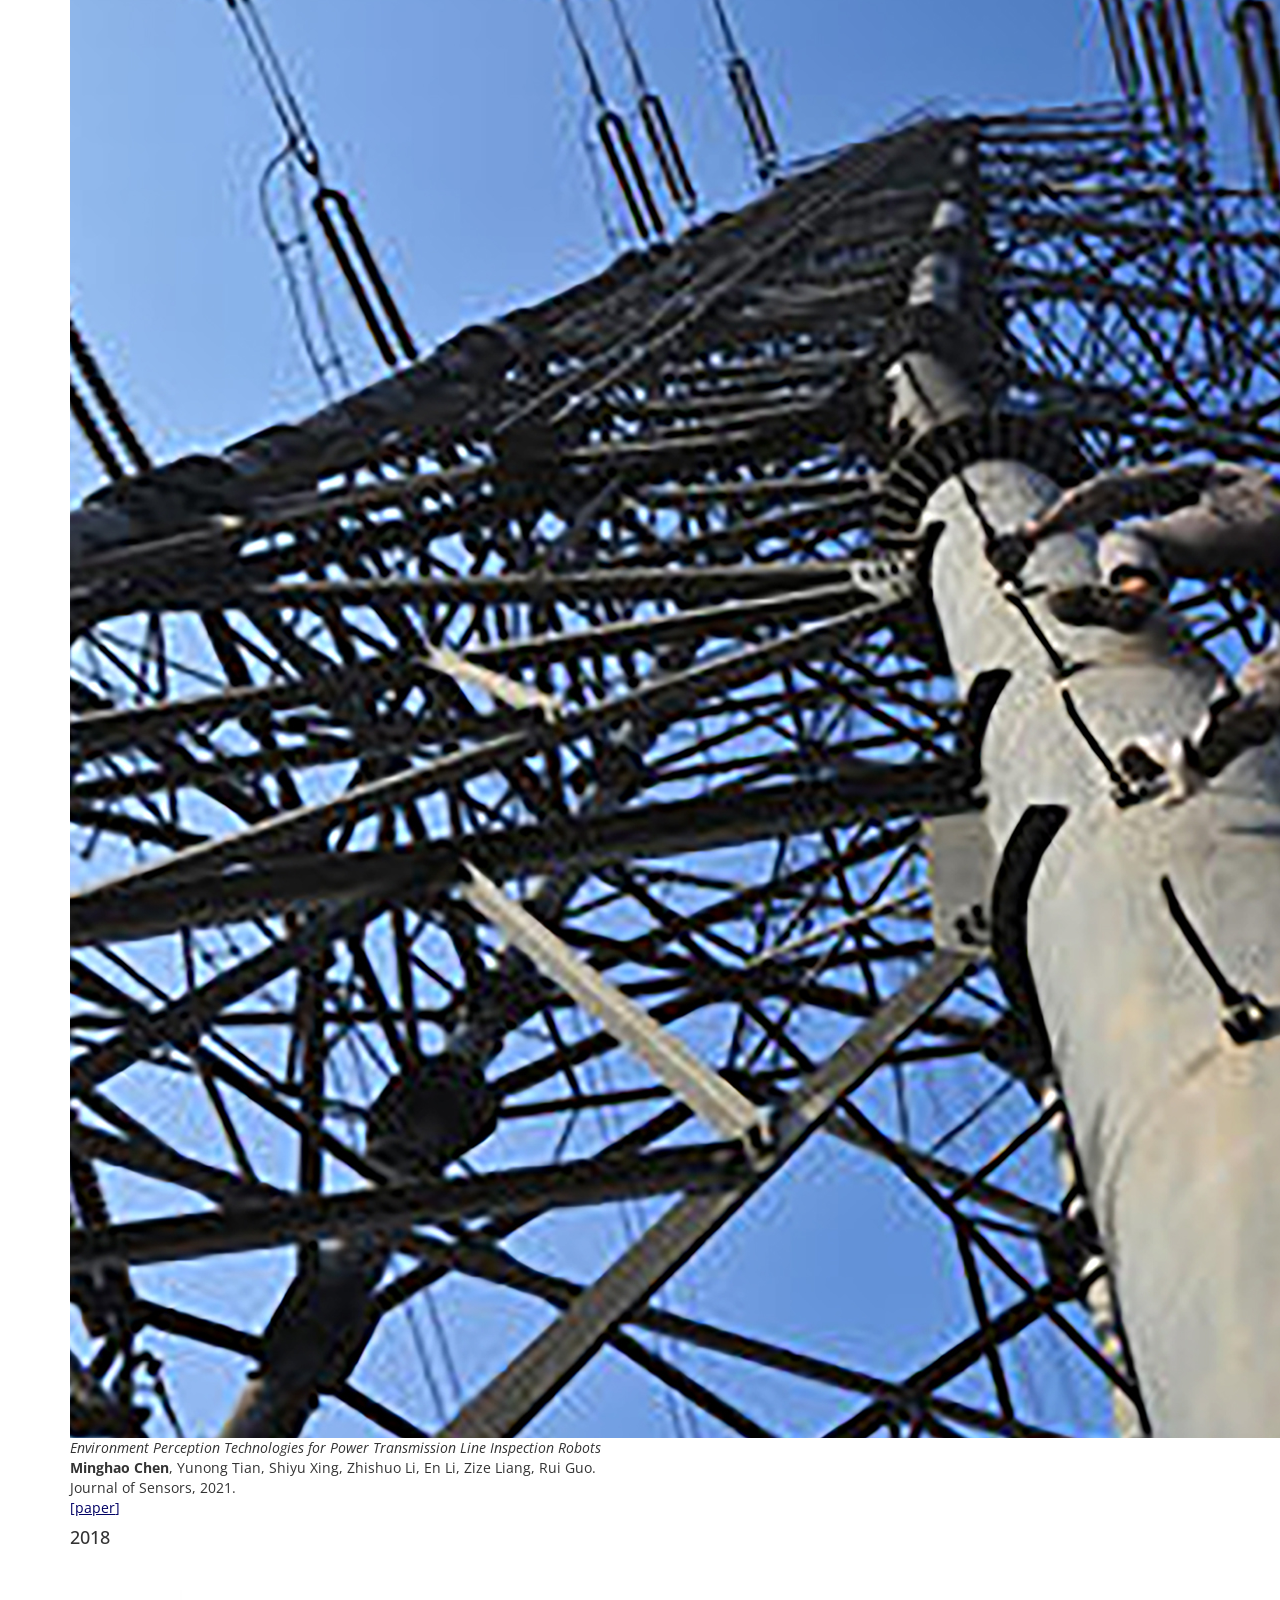
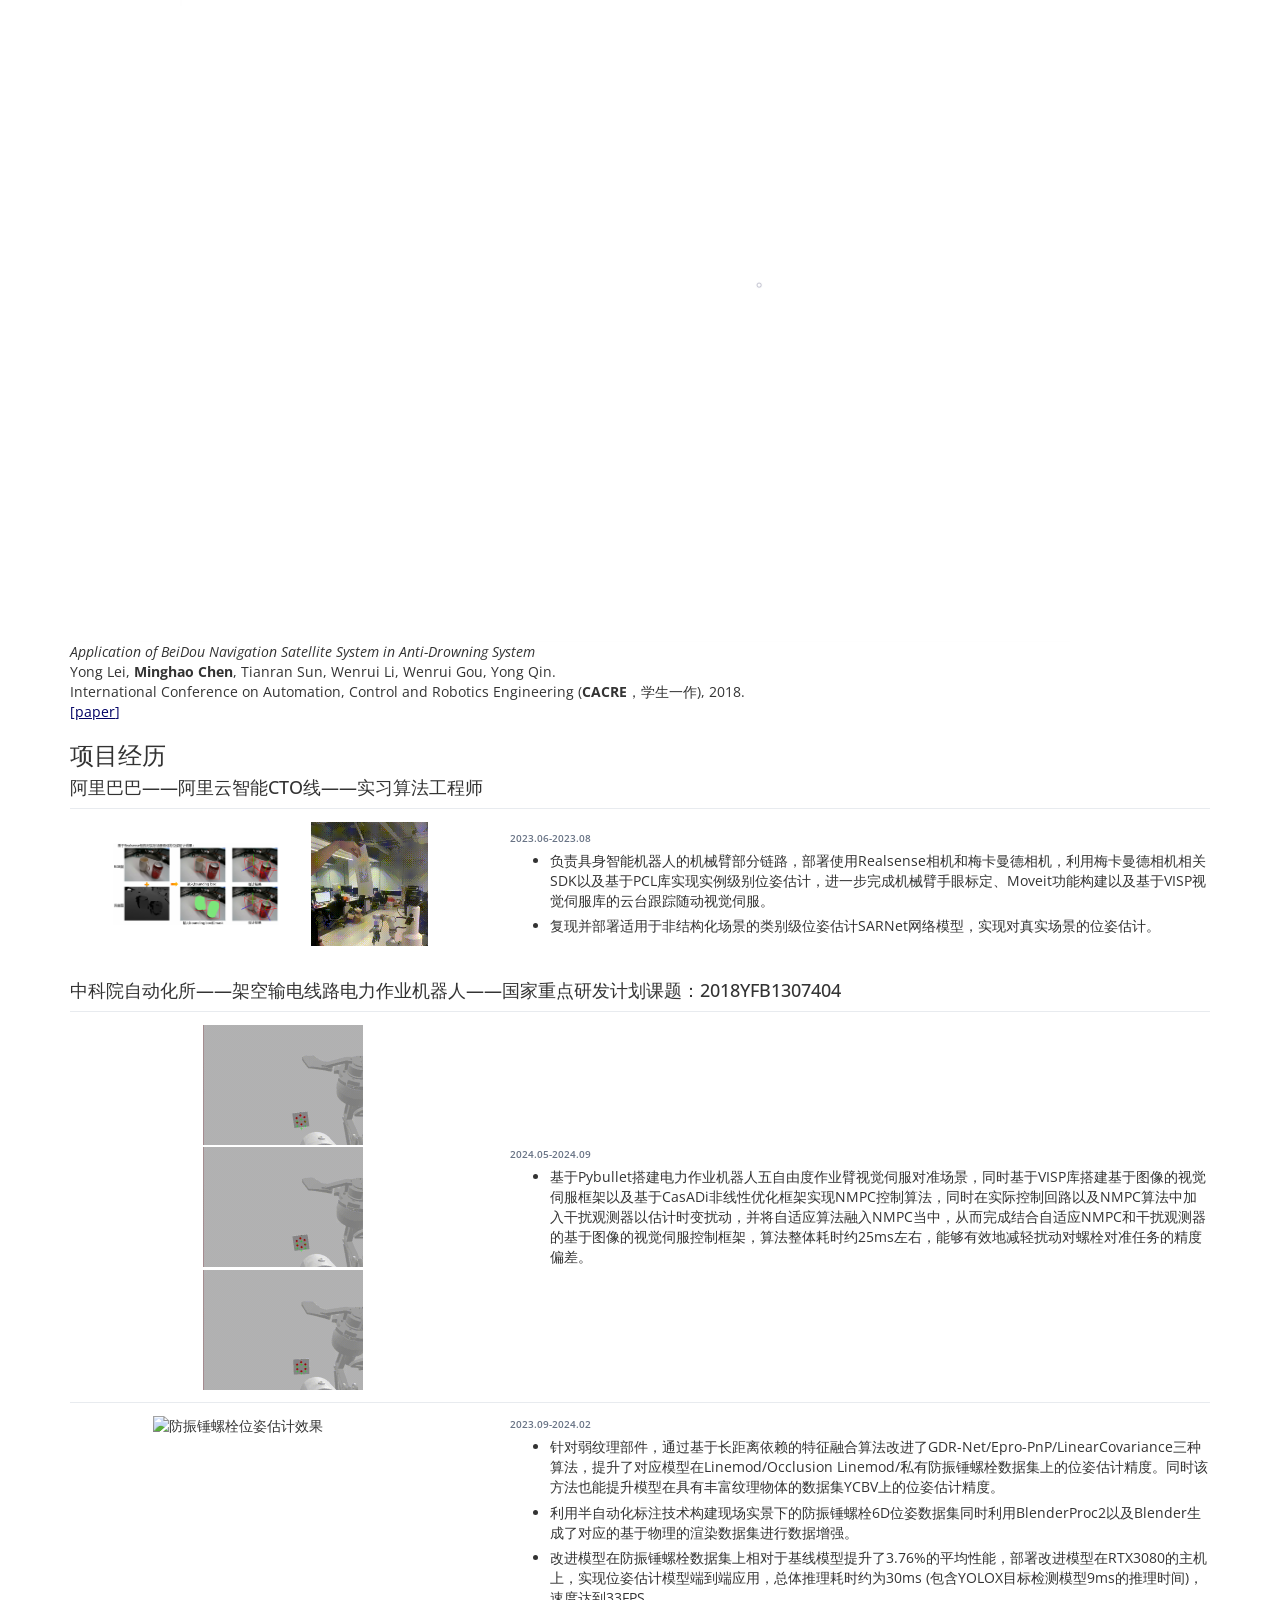
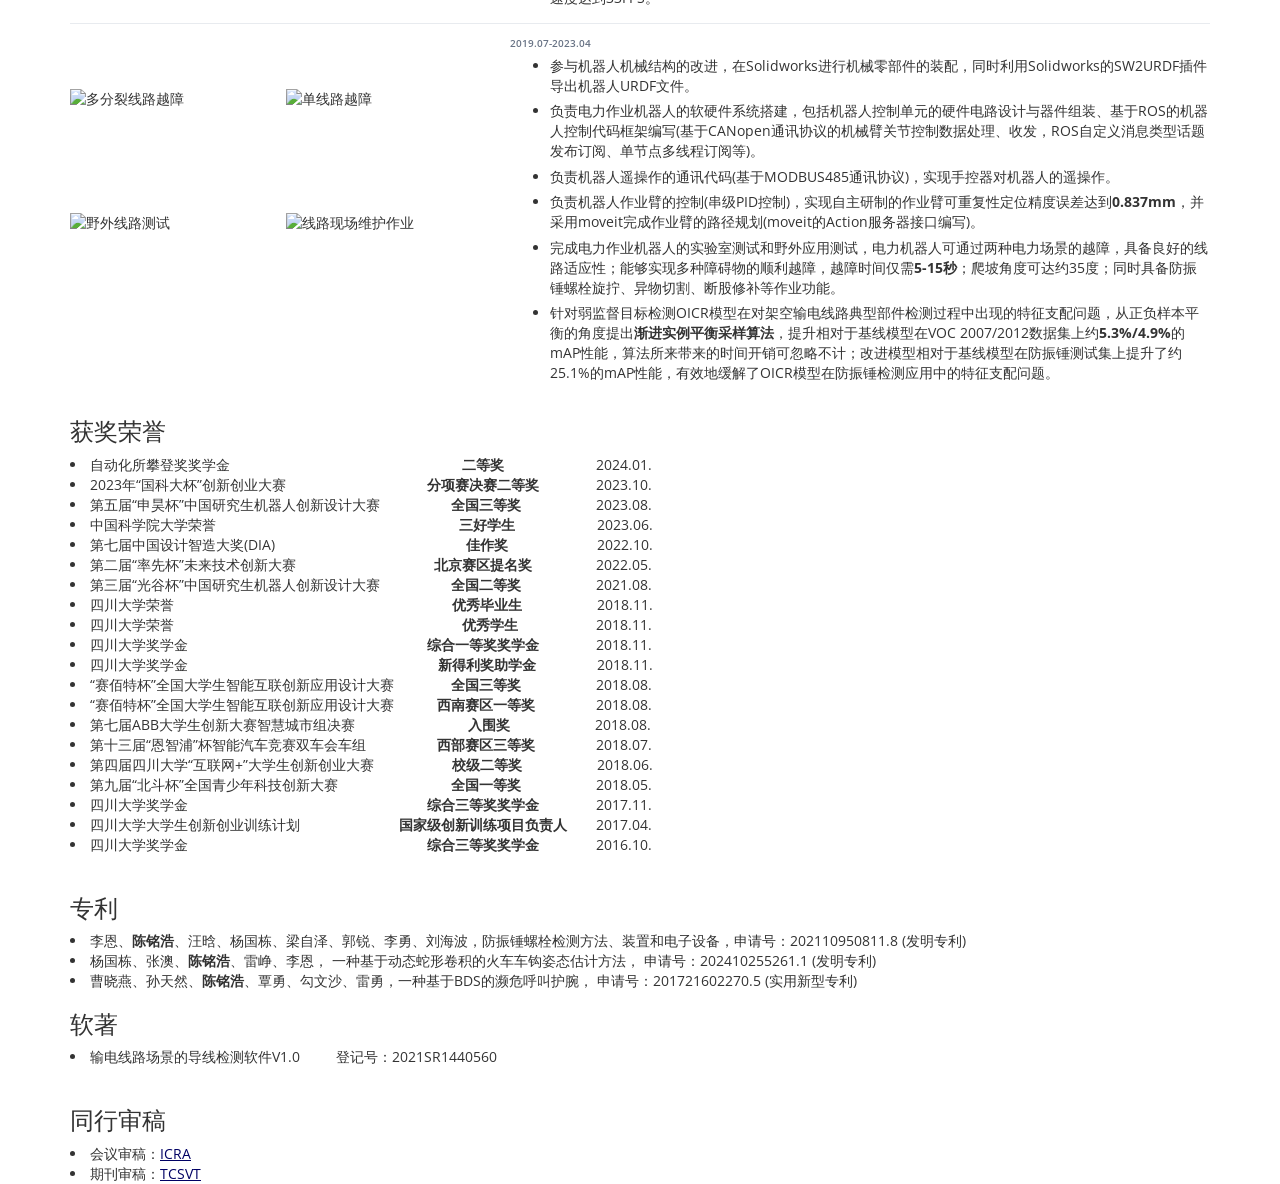
==== commit af8ea16d: "20261009 Signed-off-by: HMCCMH <chenminghaoscu@163.com>" ====
--- a/index.html
+++ b/index.html
@@ -401,7 +401,7 @@
                       <figure><img src="images/ibvs_ndo_adaptive.gif" alt="自适应控制视觉伺服效果"></figure>
                     </div>
                     <div class="project-details">
-                      <p class="project-date">2024.05-至今</p>
+                      <p class="project-date">2024.05-2024.09</p>
                       <ul>
                         <li>基于Pybullet搭建电力作业机器人五自由度作业臂视觉伺服对准场景，同时基于VISP库搭建基于图像的视觉伺服框架以及基于CasADi非线性优化框架实现NMPC控制算法，同时在实际控制回路以及NMPC算法中加入干扰观测器以估计时变扰动，并将自适应算法融入NMPC当中，从而完成结合自适应NMPC和干扰观测器的基于图像的视觉伺服控制框架，算法整体耗时约25ms左右，能够有效地减轻扰动对螺栓对准任务的精度偏差。</li>
                       </ul>
--- a/css/style.css
+++ b/css/style.css
@@ -32,4 +32,110 @@
 a:link { color: rgb(0, 0, 100);text-decoration: none; }
 a:hover { color: rgb(200, 0, 0) }
 a:active { color: rgb(255, 0, 102) }
-a:visited{color: rgb(0, 0, 100)}+a:visited{color: rgb(0, 0, 100)}
+/* Project experience layout */
+.project-group {
+    margin-bottom: 2.25rem;
+}
+
+.project-group > h4 {
+    margin-bottom: 1rem;
+}
+
+.project-entry {
+    display: grid;
+    grid-template-columns: minmax(220px, 0.85fr) minmax(0, 1.4fr);
+    gap: 1.5rem;
+    align-items: center;
+    padding: 1.25rem 0;
+    border-top: 1px solid #e8ebef;
+}
+
+.project-gallery {
+    display: grid;
+    grid-template-columns: repeat(2, minmax(0, 1fr));
+    gap: 0.65rem;
+    place-items: center;
+    place-self: center;
+    width: 100%;
+    min-width: 0;
+}
+
+.content .project-gallery figure,
+.content .project-gallery figure:not(:first-child) {
+    position: relative;
+    width: 100%;
+    aspect-ratio: 4 / 3;
+    min-width: 0;
+    min-height: 0;
+    margin: 0;
+    padding: 0;
+    overflow: hidden;
+    background: transparent;
+}
+
+.content .project-gallery figure img {
+    position: absolute;
+    inset: 0;
+    display: block;
+    width: 100%;
+    height: 100%;
+    max-width: none;
+    max-height: none;
+    object-fit: contain;
+    object-position: center;
+    margin: 0;
+}
+
+.project-gallery--centered {
+    max-width: 340px;
+    gap: 0.75rem;
+}
+
+.project-gallery--column {
+    grid-template-columns: minmax(0, 1fr);
+    max-width: 160px;
+    gap: 0.25rem;
+}
+
+.project-gallery--single {
+    grid-template-columns: minmax(0, 1fr);
+    max-width: 260px;
+}
+
+.project-gallery--grid {
+    grid-template-columns: repeat(2, minmax(0, 1fr));
+    gap: 0.65rem;
+}
+
+.content .project-gallery--grid figure,
+.content .project-gallery--grid figure:not(:first-child) {
+    aspect-ratio: 16 / 9;
+}
+
+.project-details {
+    align-self: center;
+}
+
+.project-details .project-date {
+    margin-bottom: 0.55rem;
+    color: #687385;
+    font-size: 0.95rem;
+    font-weight: 600;
+}
+
+.project-details ul {
+    margin-top: 0;
+    margin-bottom: 0;
+}
+
+.project-details li + li {
+    margin-top: 0.55rem;
+}
+
+@media screen and (max-width: 768px) {
+    .project-entry {
+        grid-template-columns: minmax(0, 1fr);
+        gap: 0.85rem;
+    }
+}
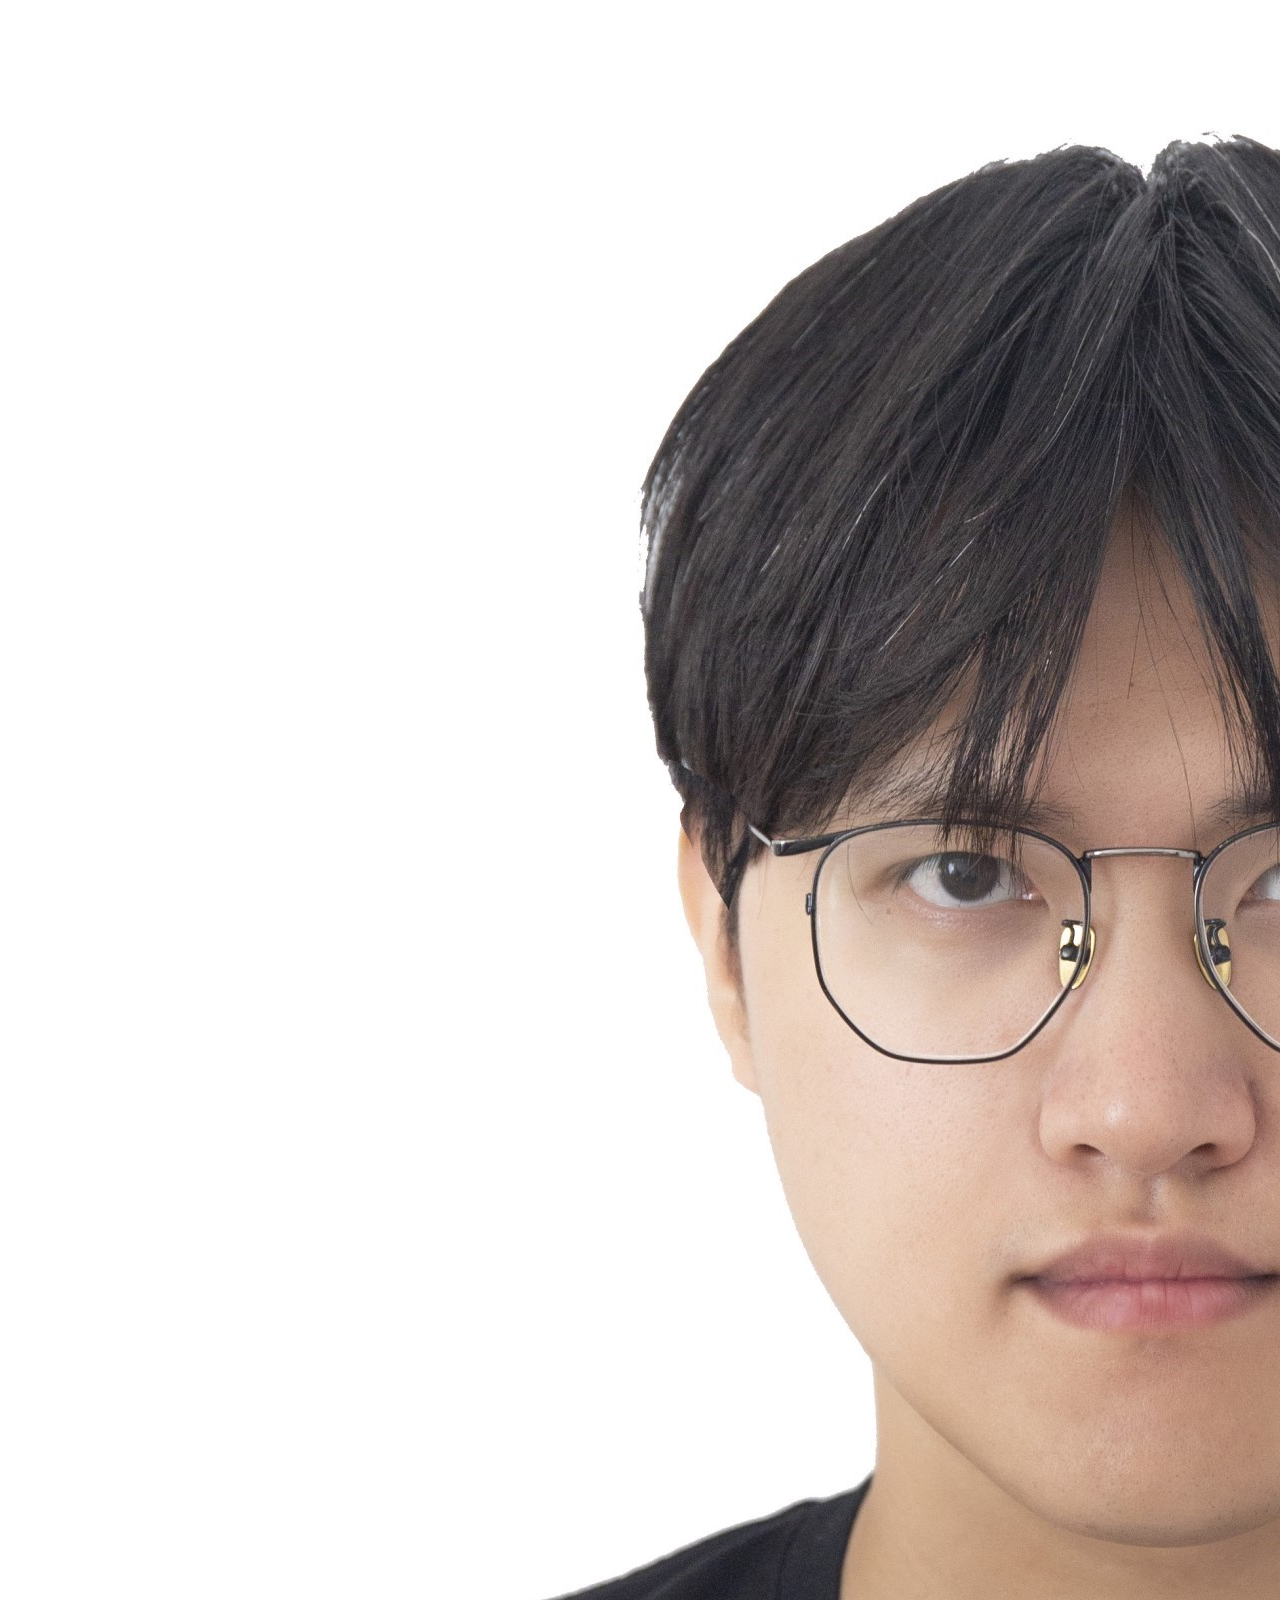
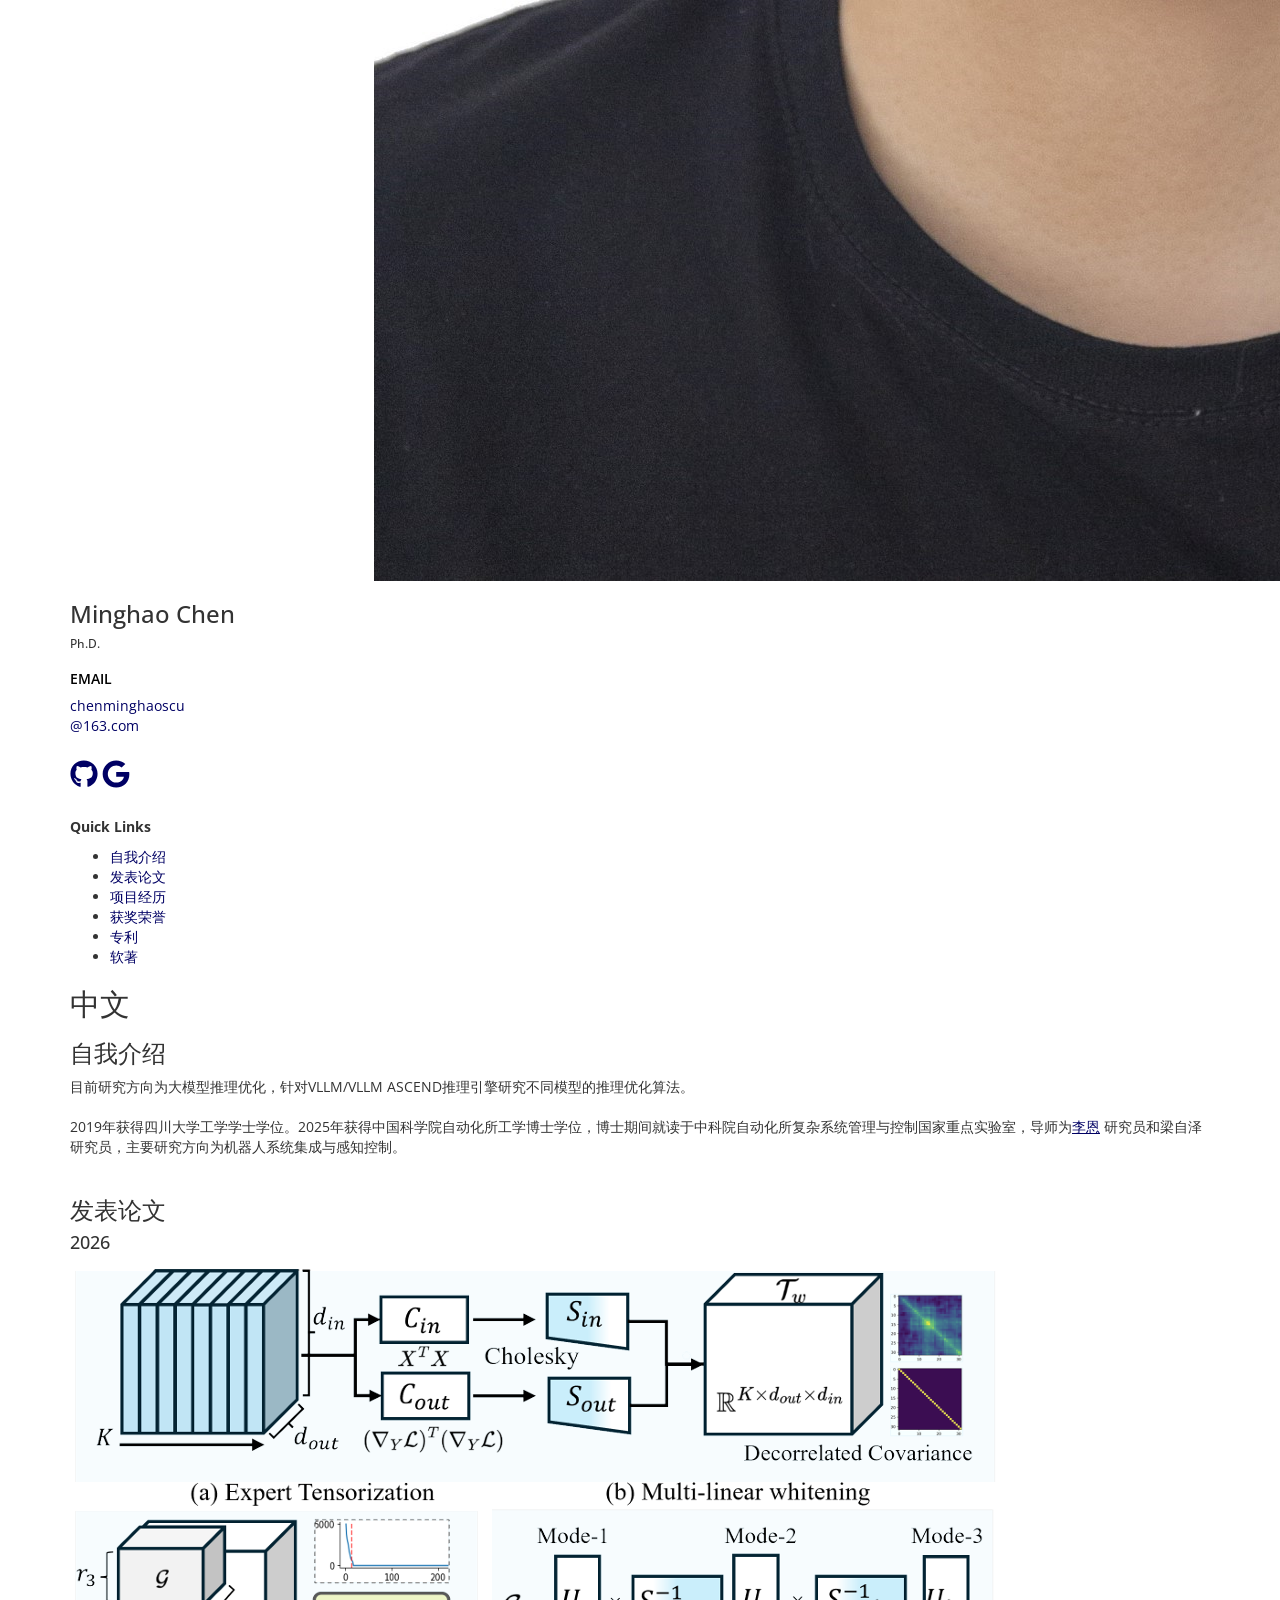
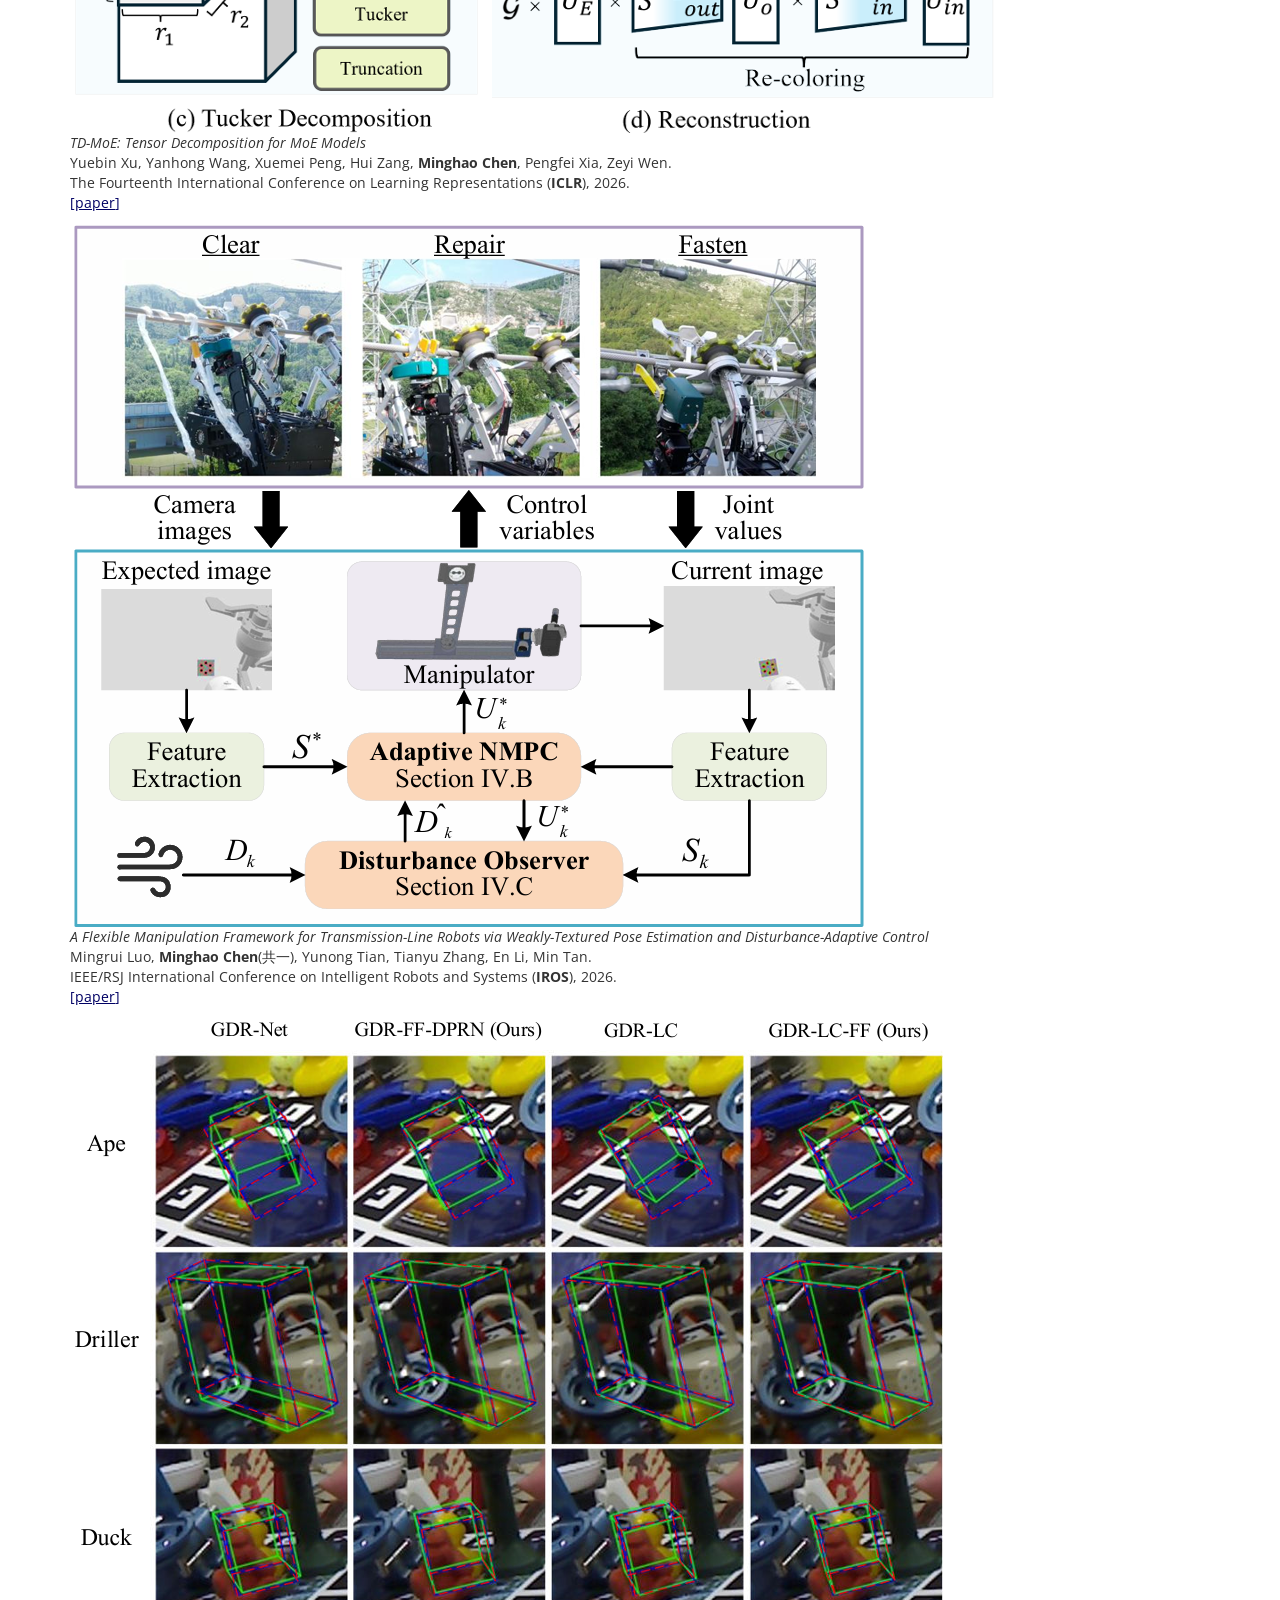
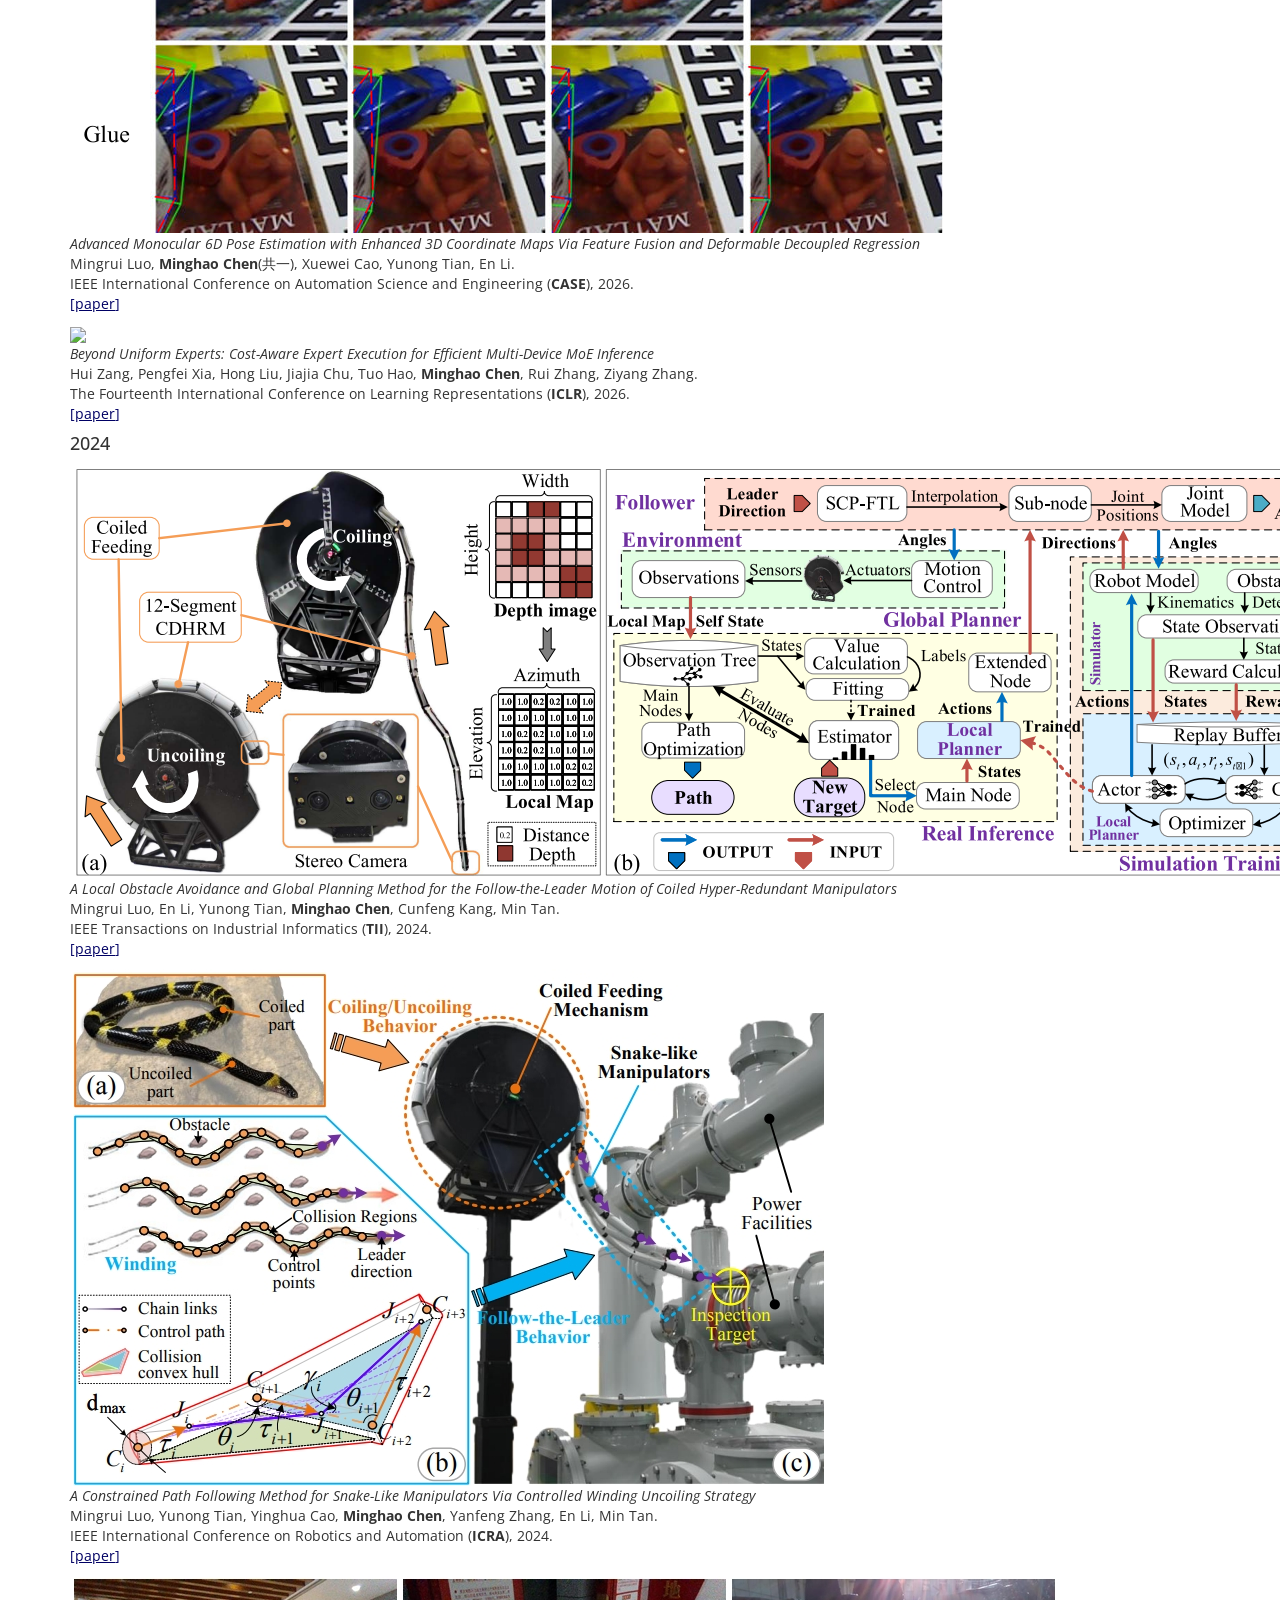
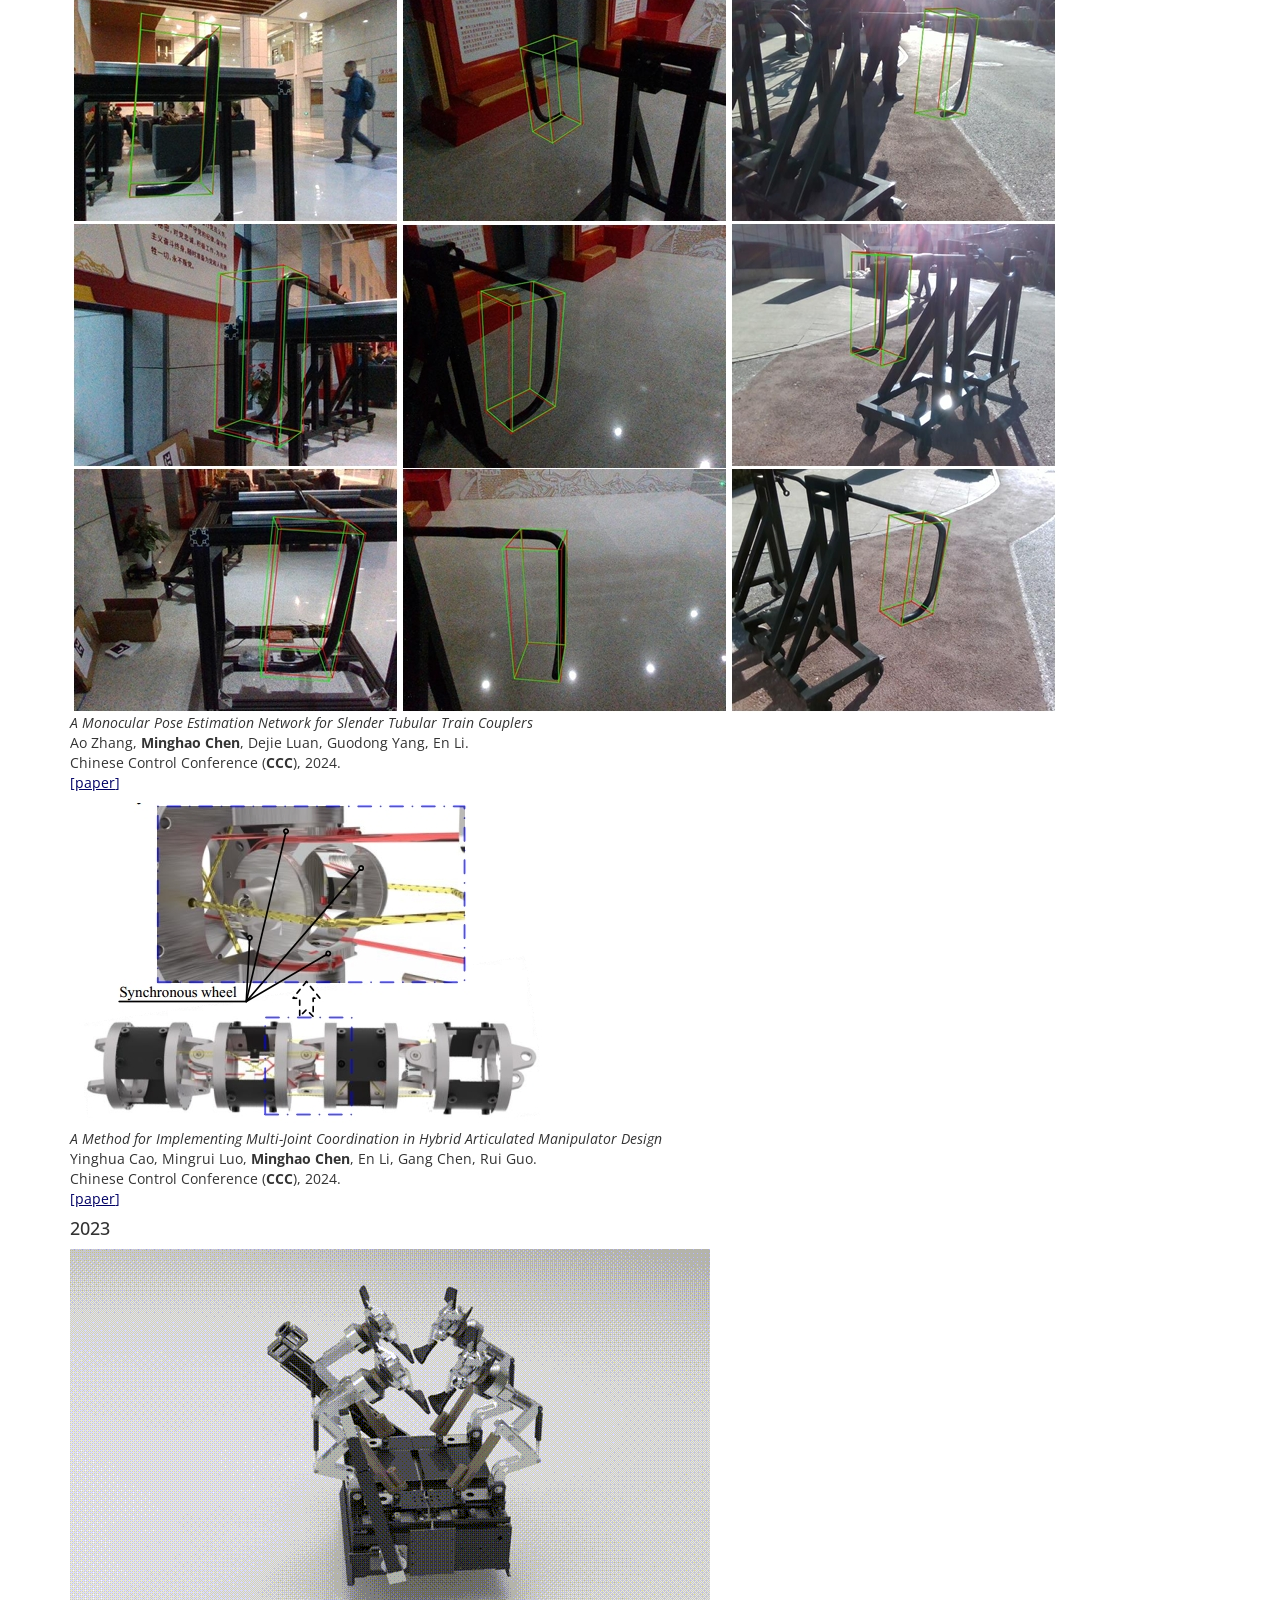
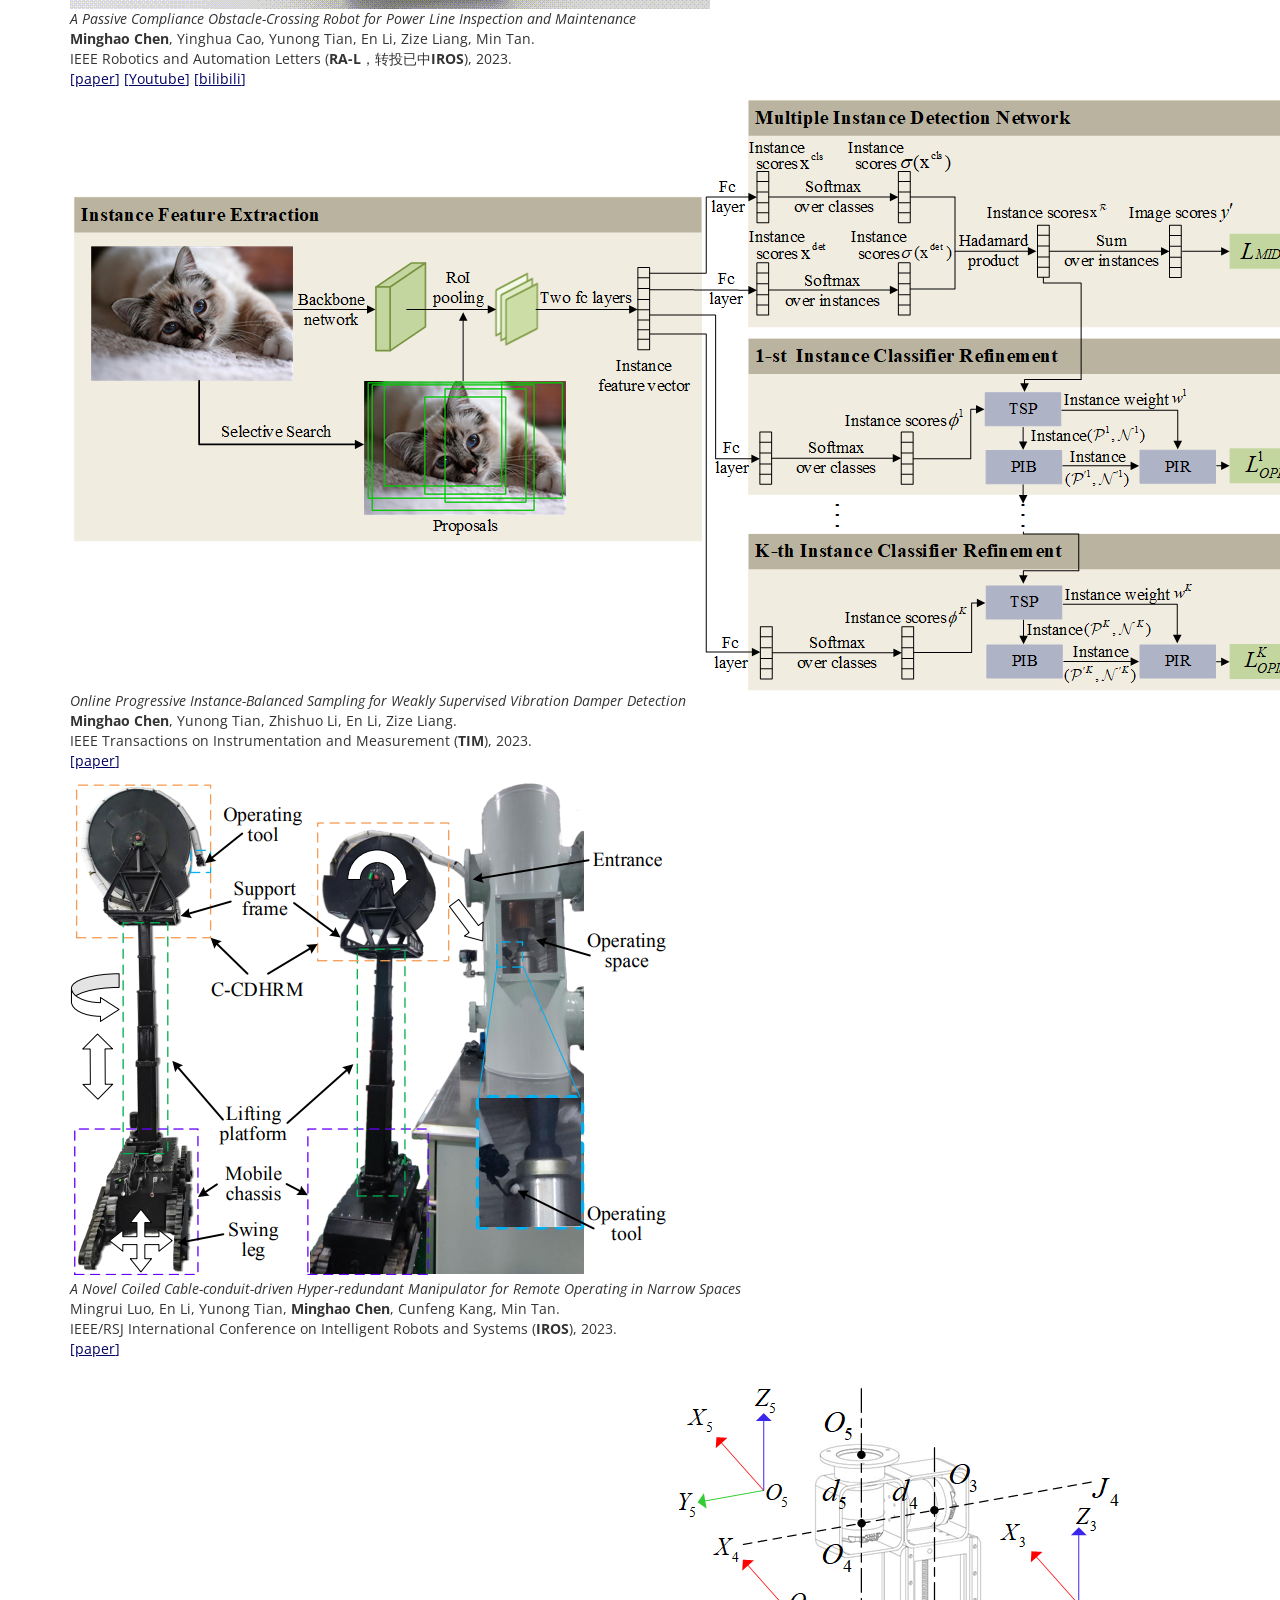
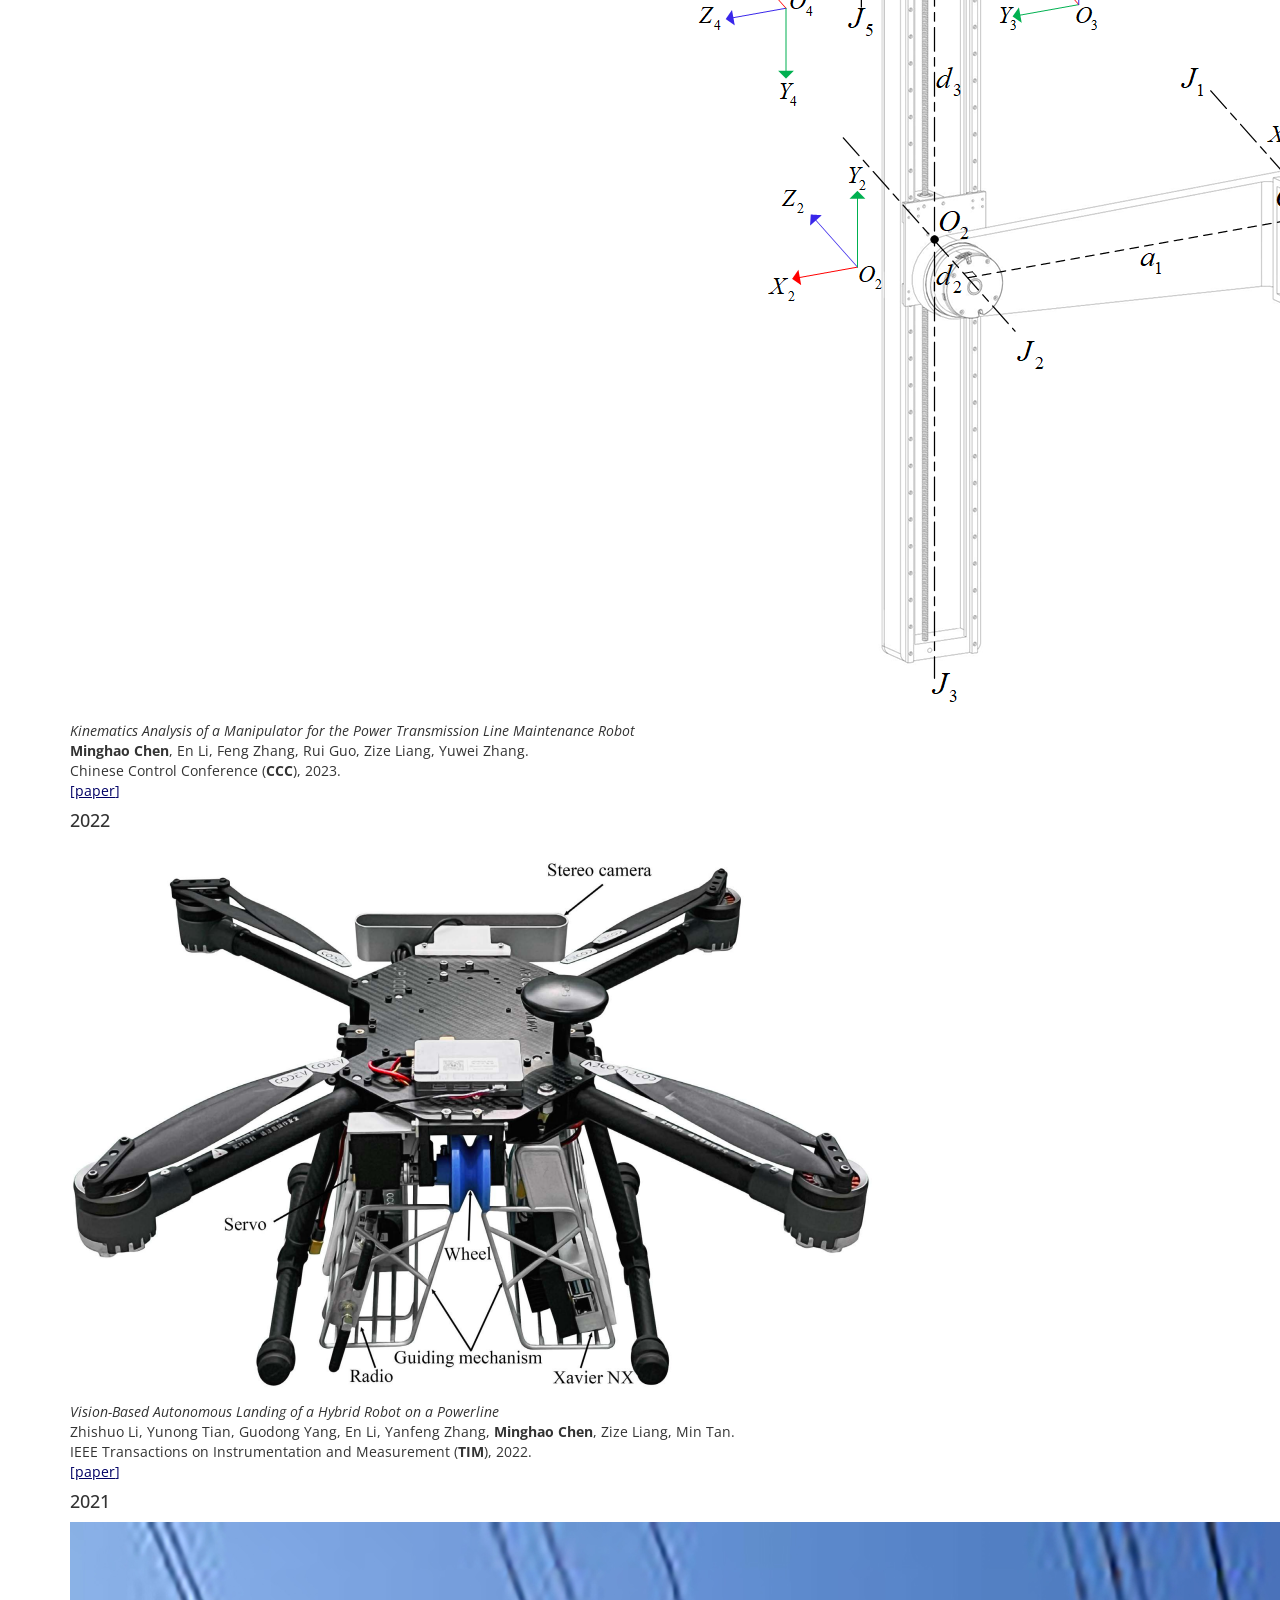
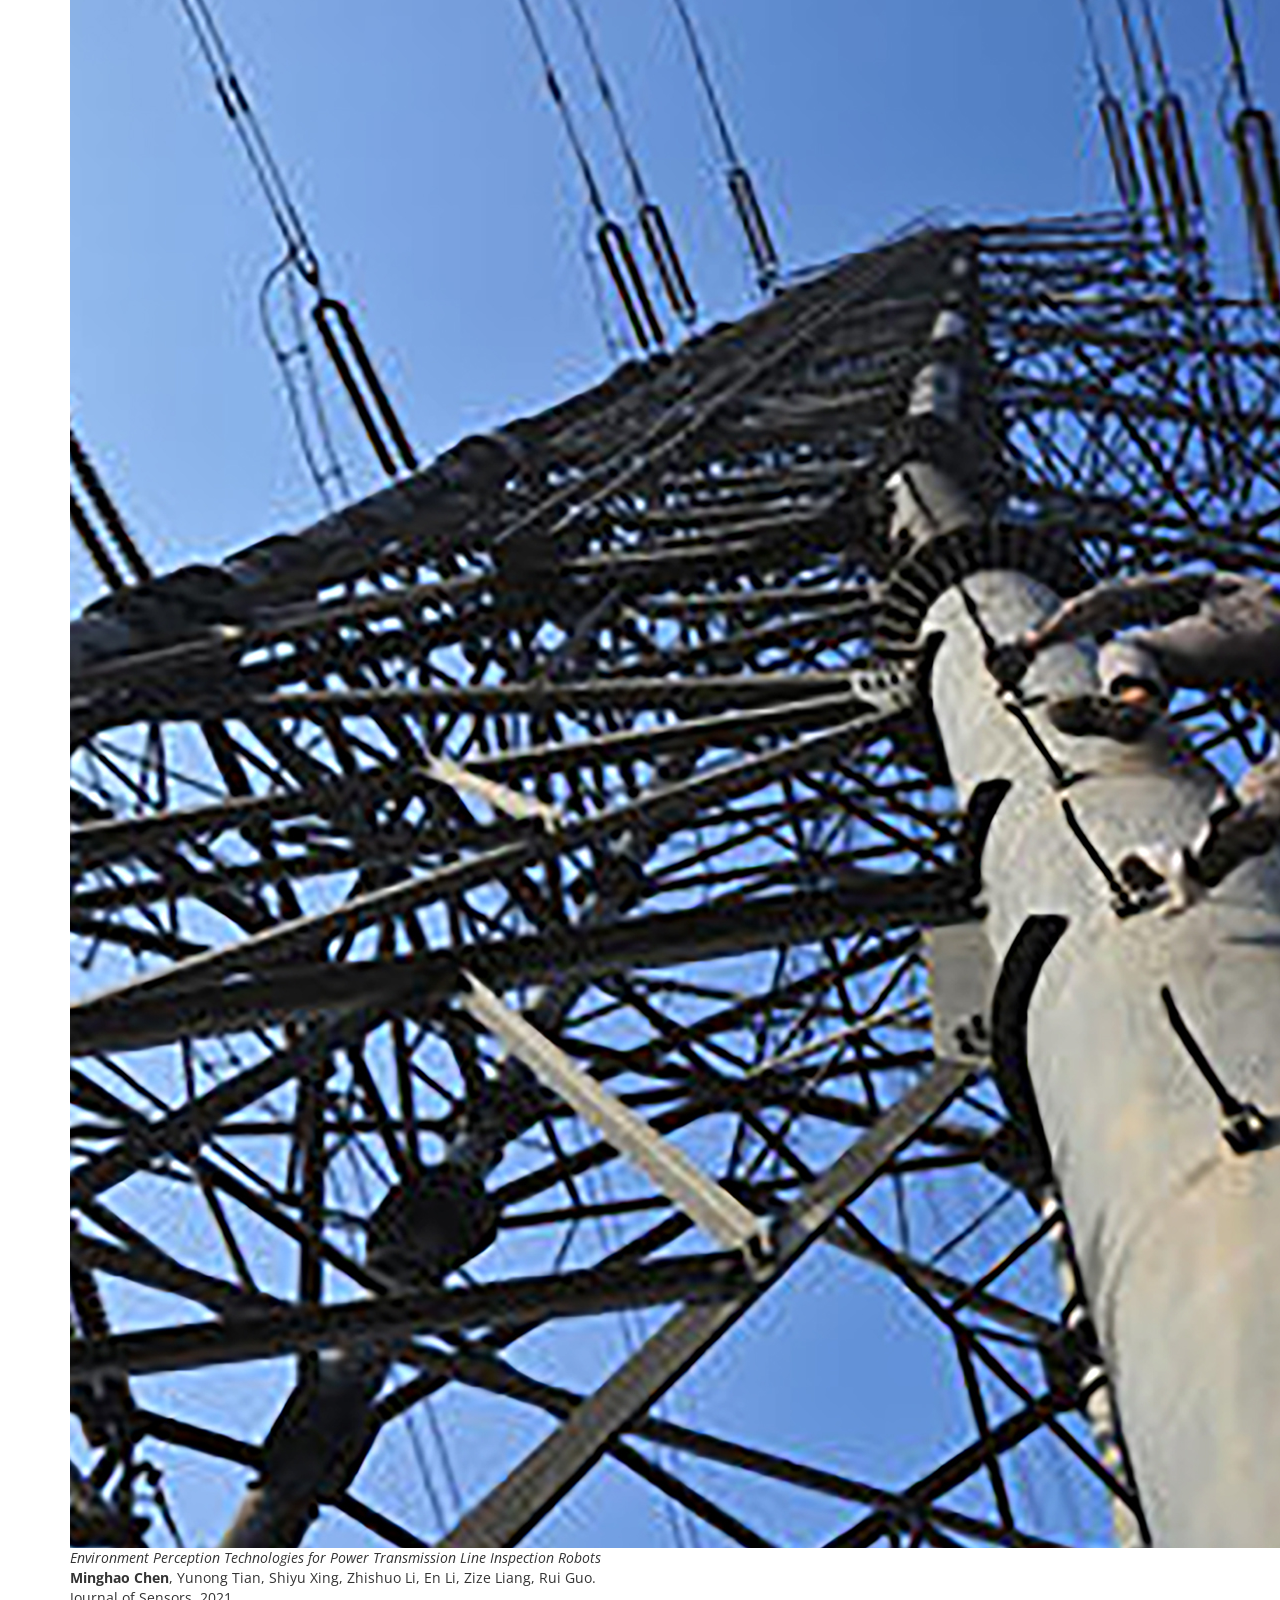
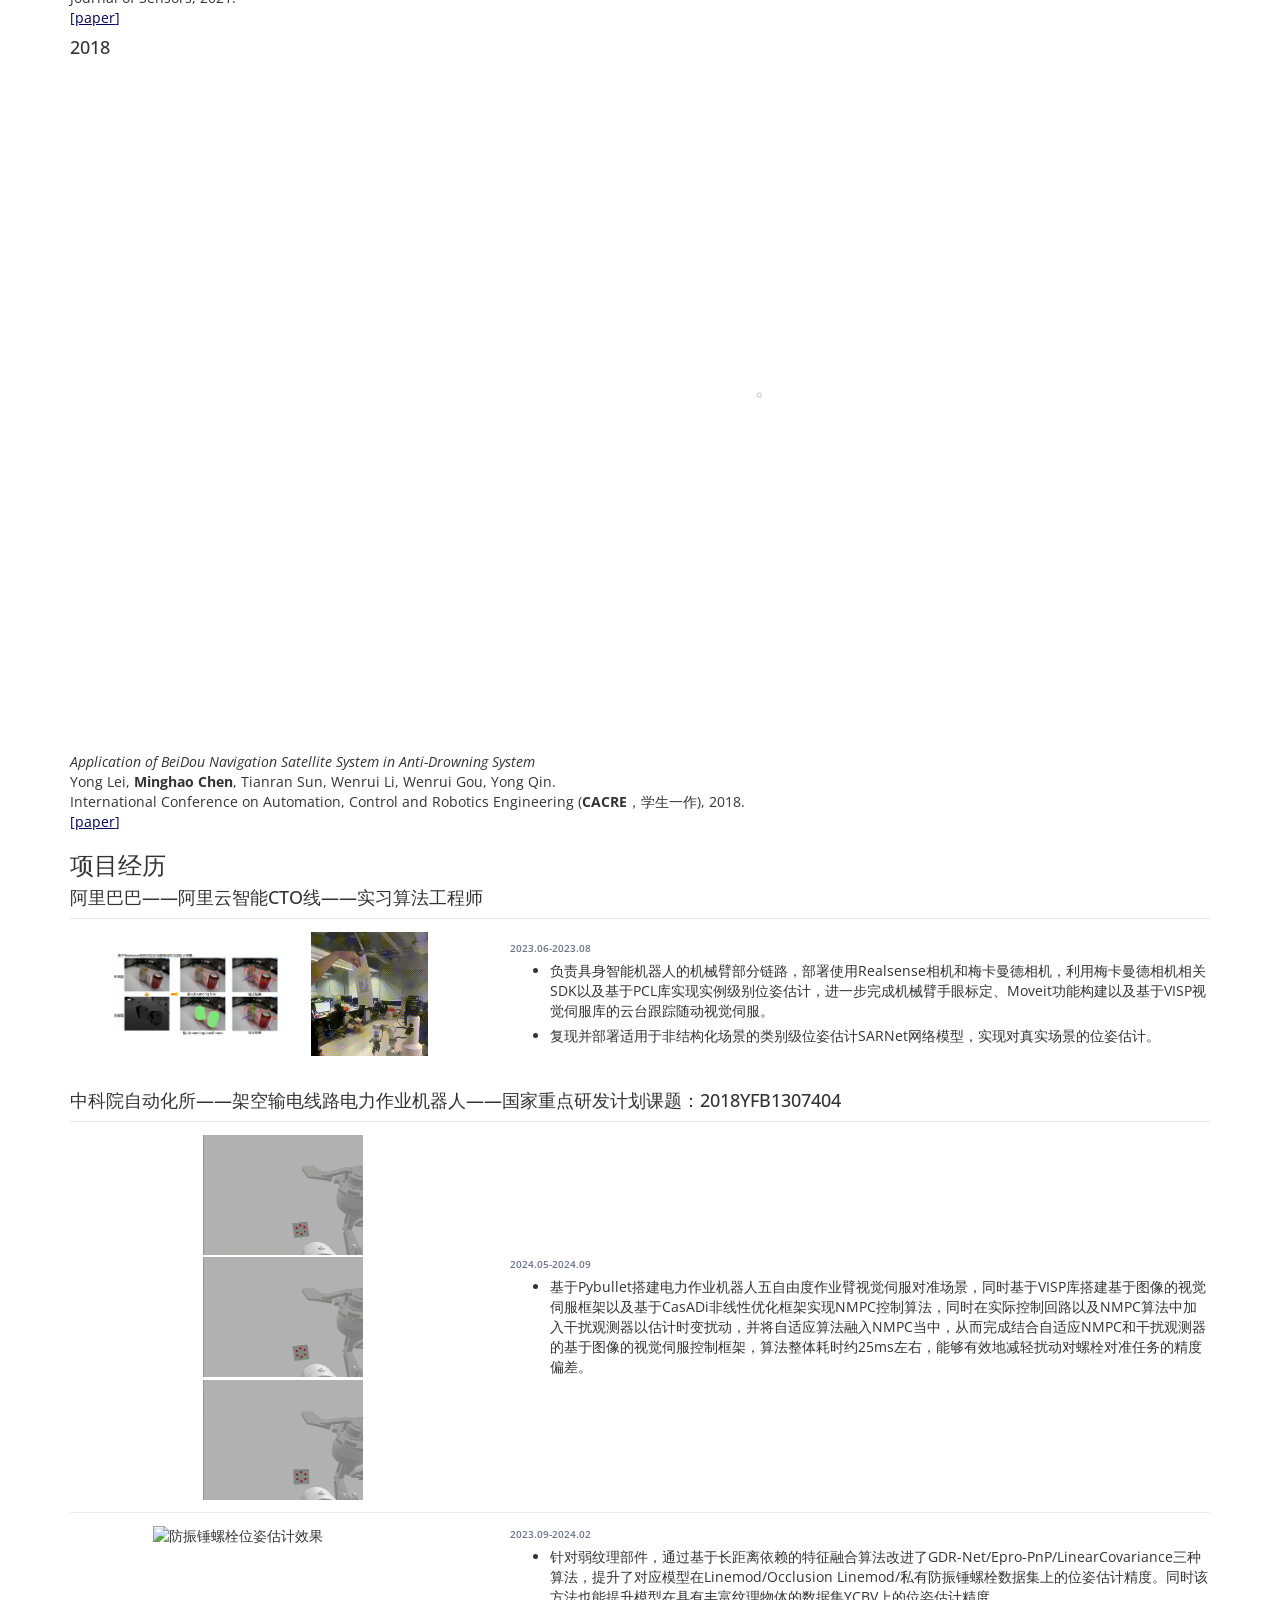
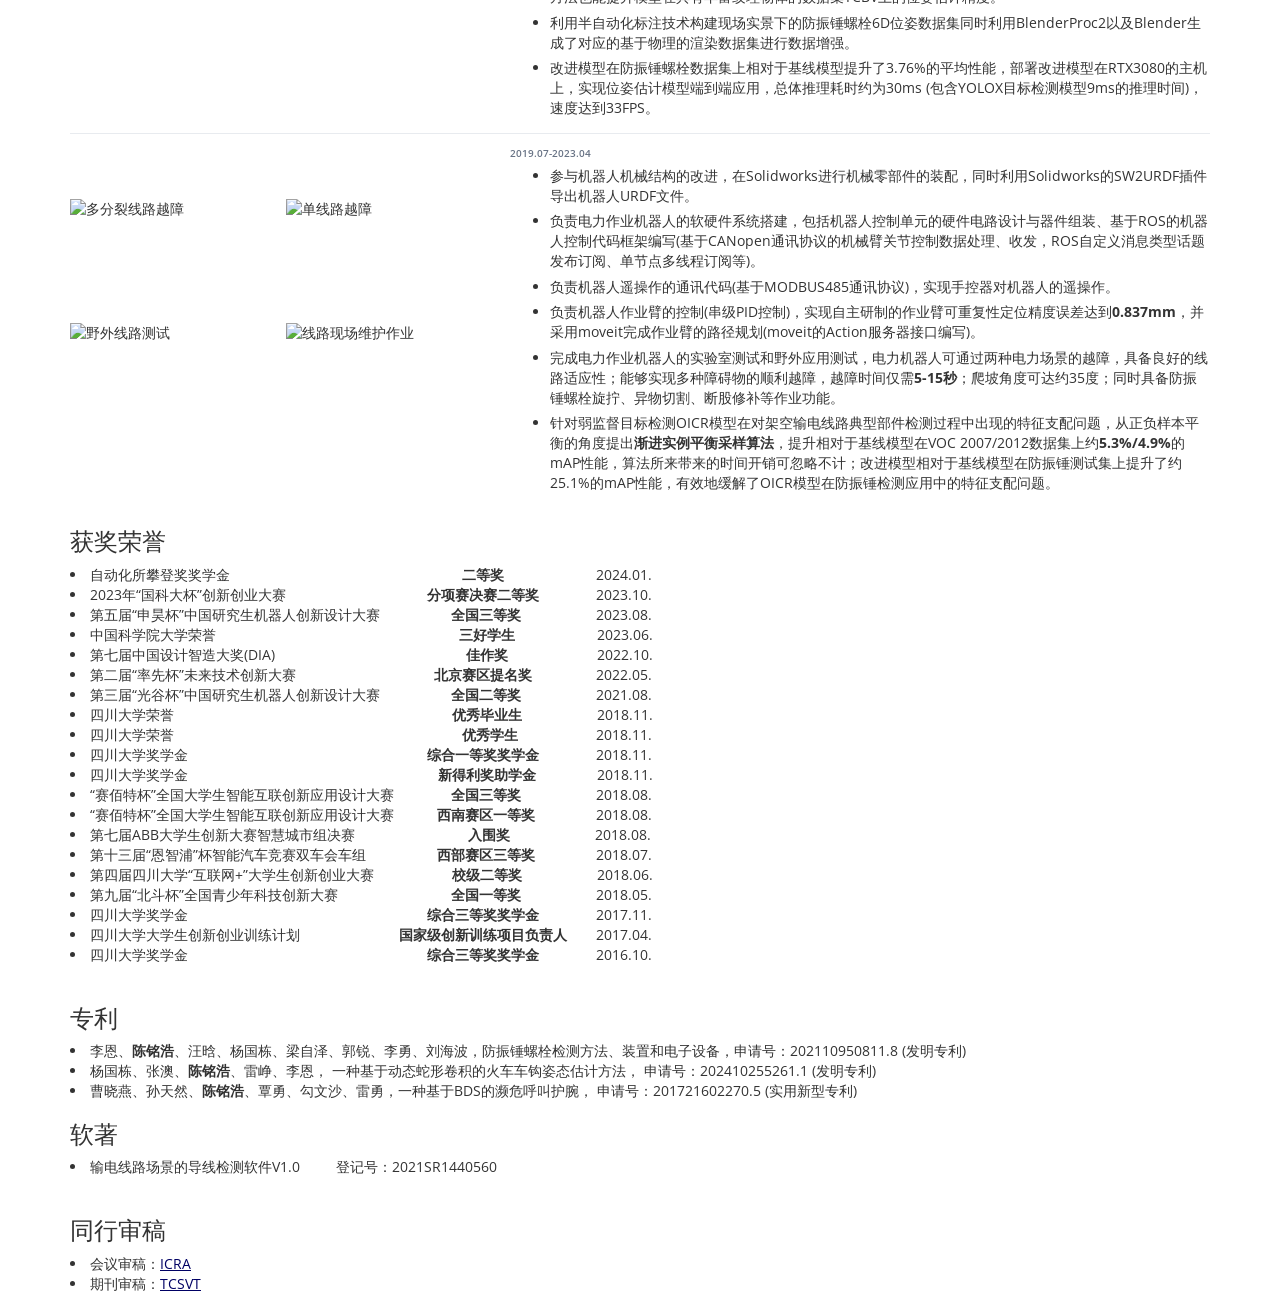
==== commit cc1f65b1: "20261010 Signed-off-by: HMCCMH <chenminghaoscu@163.com>" ====
--- a/index.html
+++ b/index.html
@@ -149,6 +149,25 @@
                   </div>
                 </article>
 
+                <article class="columns">
+                  <div class="column is-3">
+                    <figure class="image">
+                      <img src="images/CAEE.png">
+                    </figure>
+                  </div>
+                  <div class="column">
+                    <div class="content">
+                      <p>
+                        <i>Beyond Uniform Experts: Cost-Aware Expert Execution for Efficient Multi-Device MoE Inference</i><br>
+                        Hui Zang, Pengfei Xia, Hong Liu, Jiajia Chu, Tuo Hao, <b>Minghao Chen</b>, Rui Zhang, Ziyang Zhang.<br>
+                        The Fourteenth International Conference on Learning Representations (<b>ICLR</b>), 2026.<br>
+                        <a href="https://arxiv.org/pdf/2606.29982" target="_blank">[<u>paper</u>]</a>
+                        <!-- <a href="https://github.com/fyviezhao/m3d-vton" target="_blank">[<u>code</u>]</a> -->
+                      </p>
+                    </div>
+                  </div>
+                </article>
+
 
                 <h4>2024</h4>
                 <article class="columns">
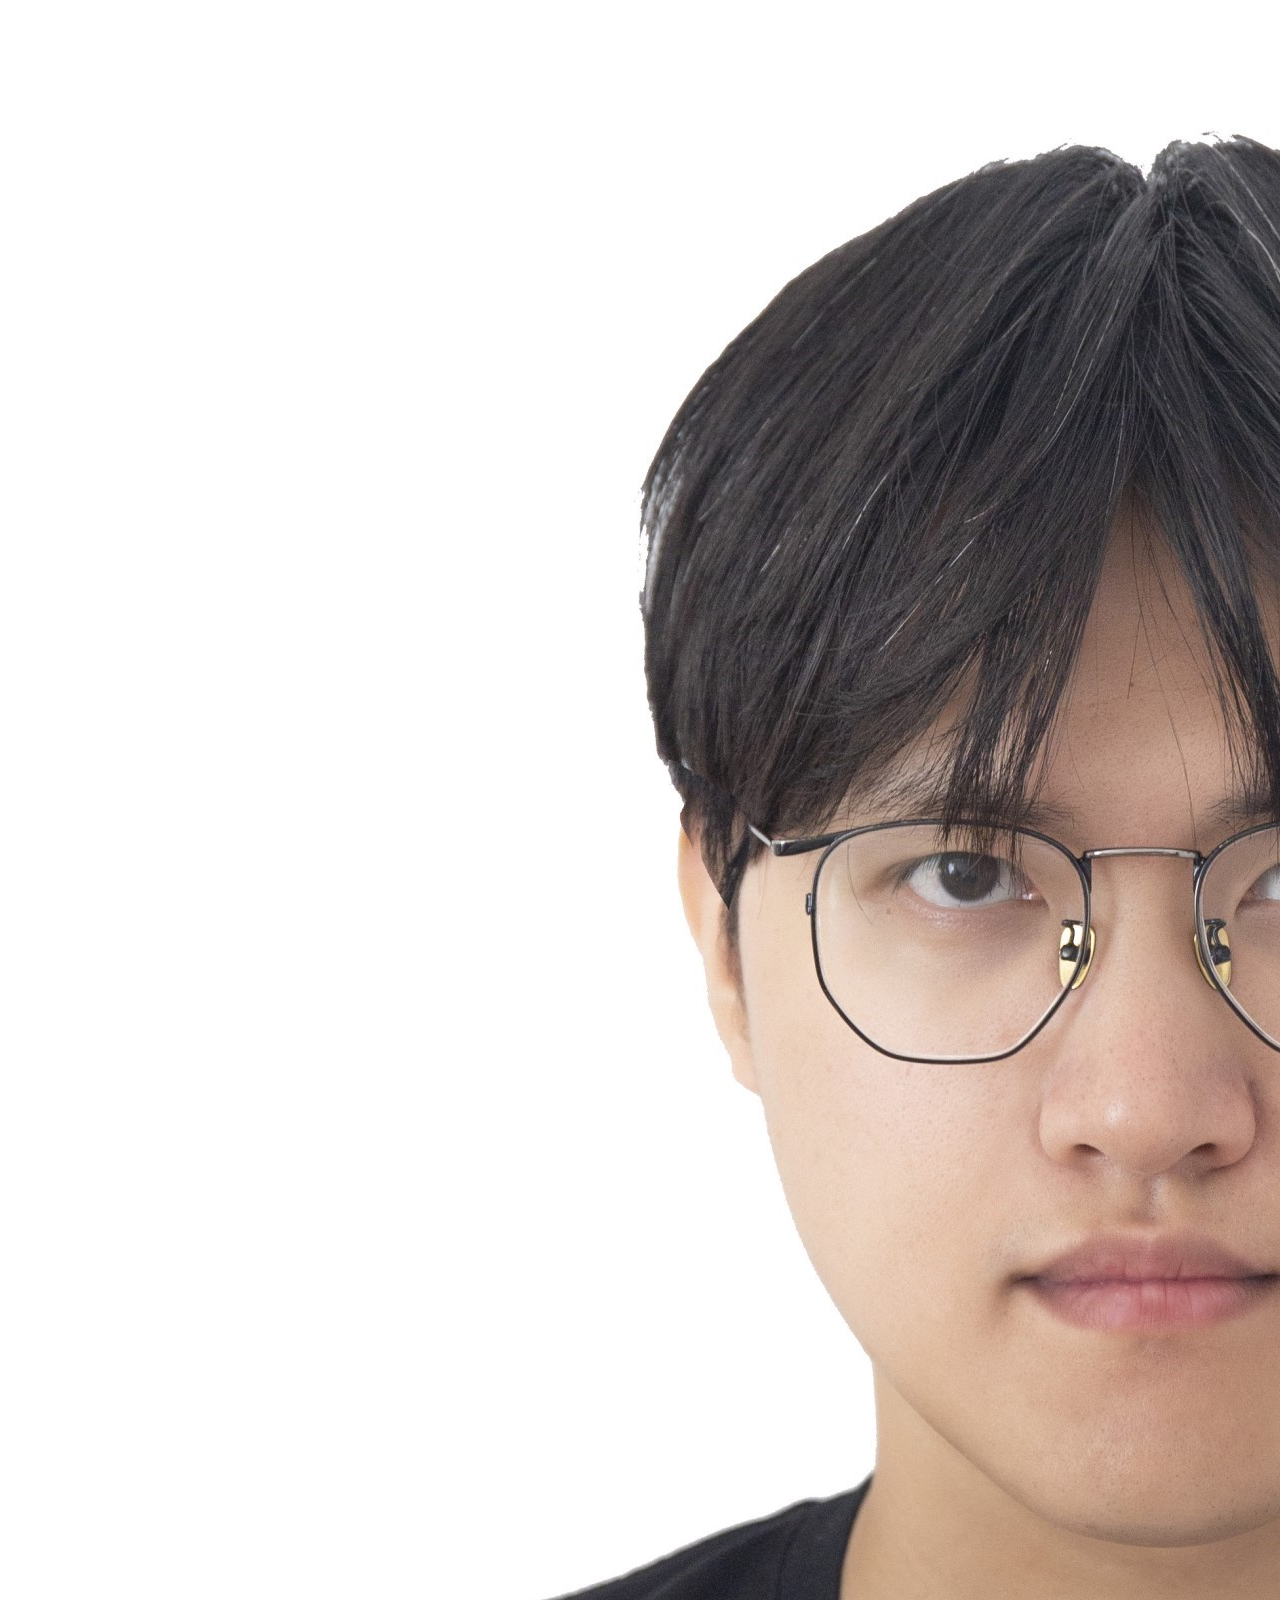
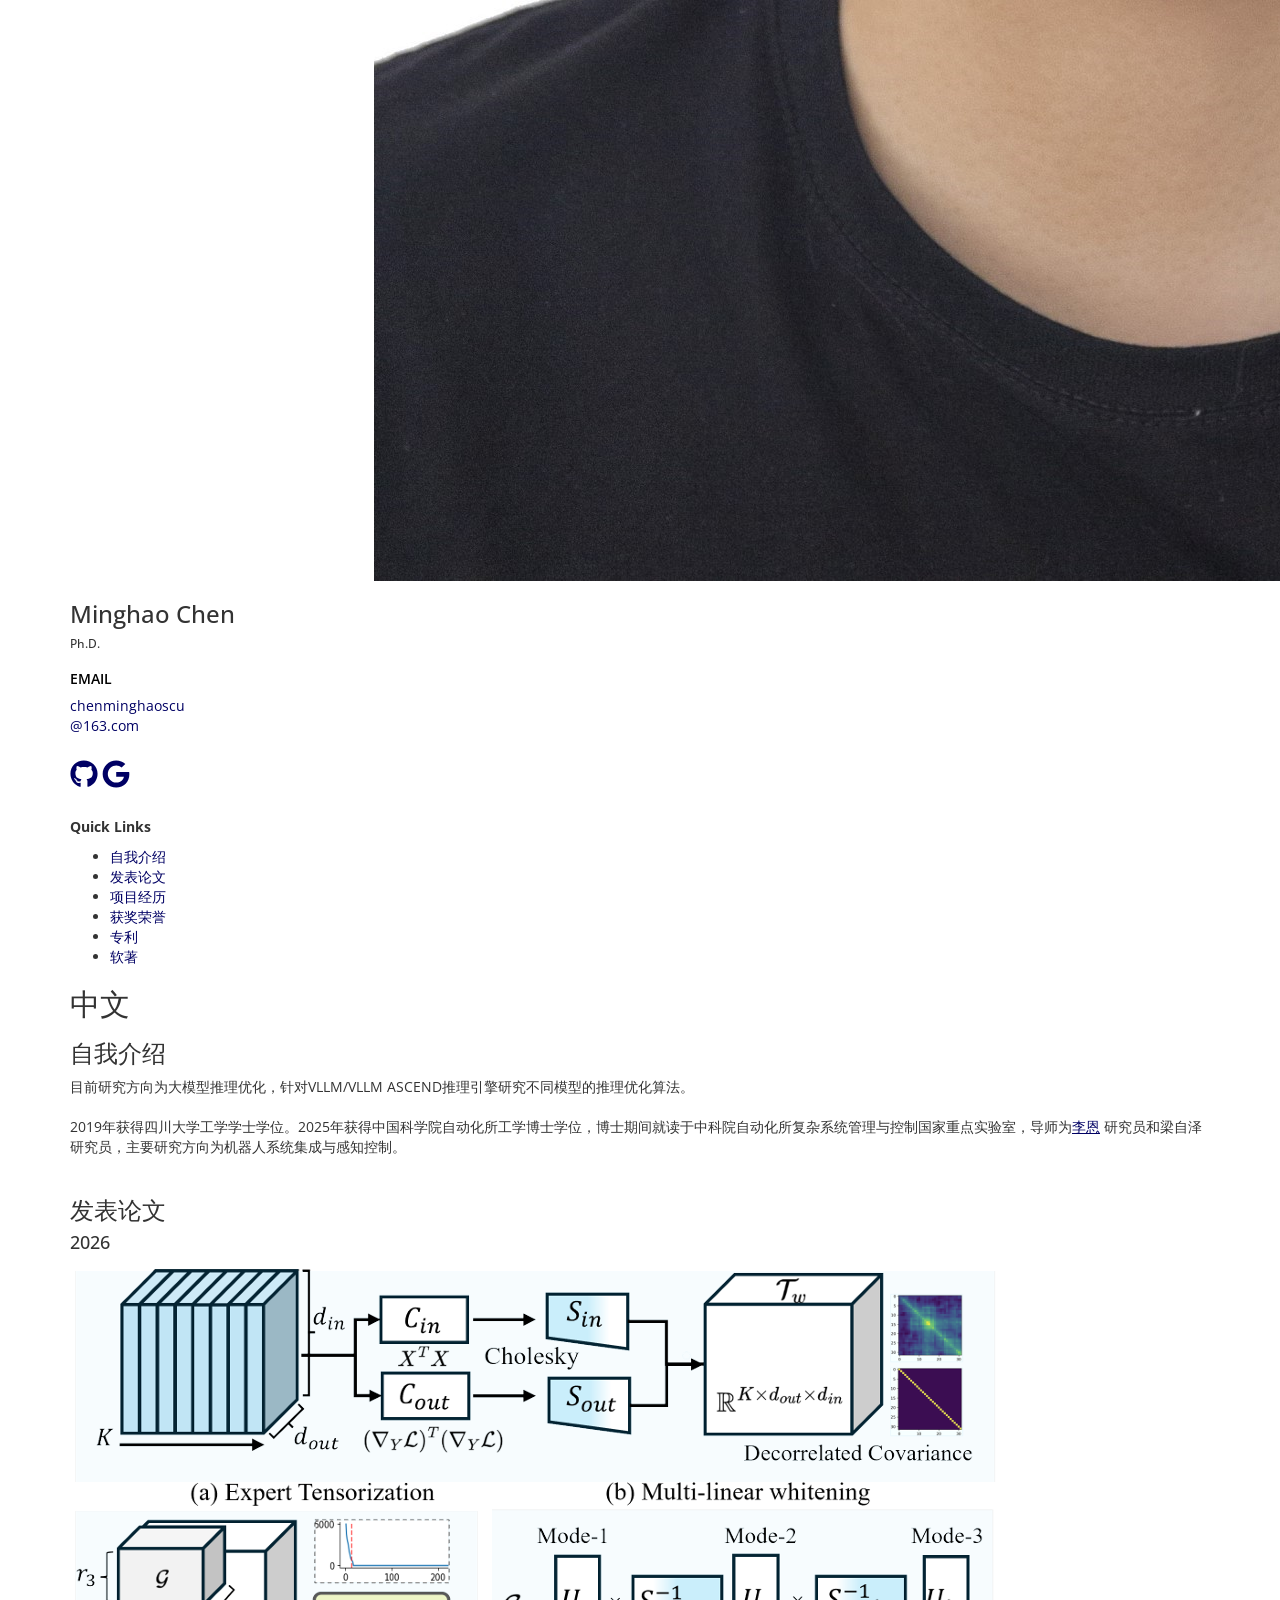
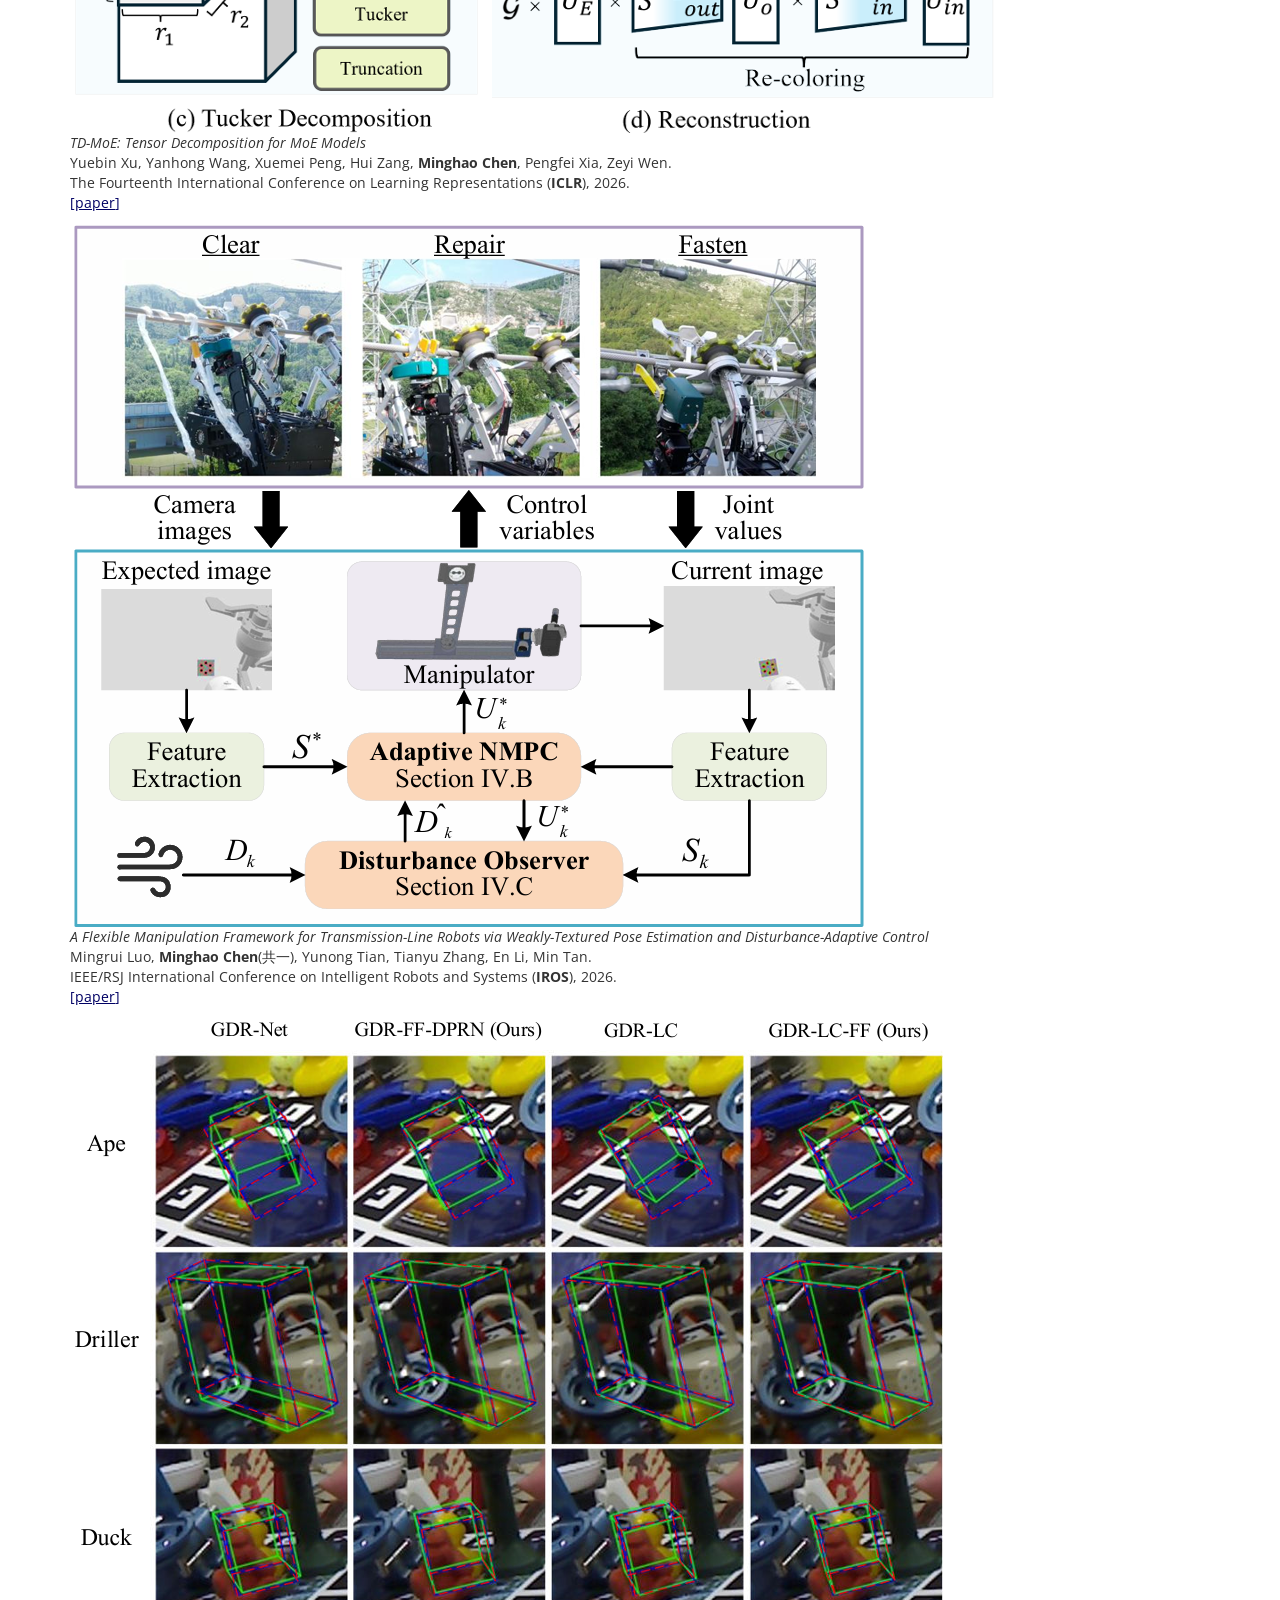
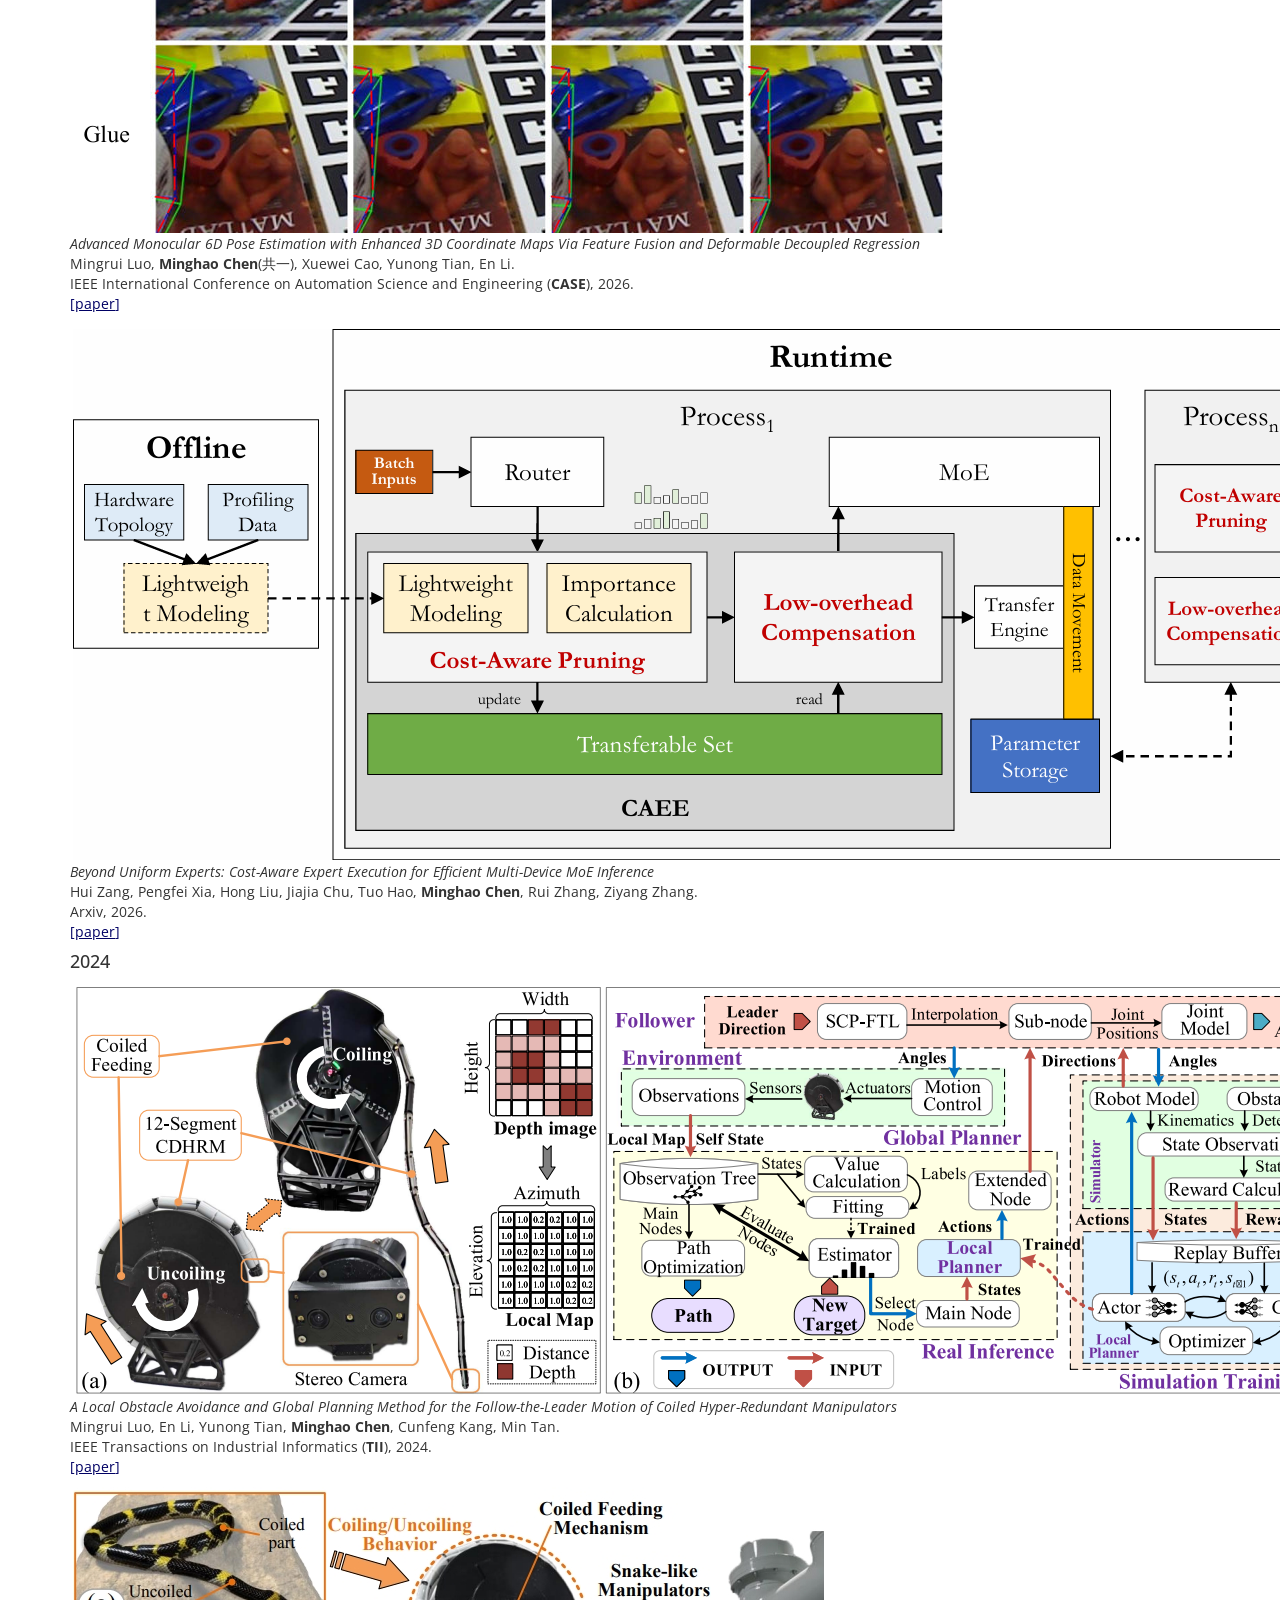
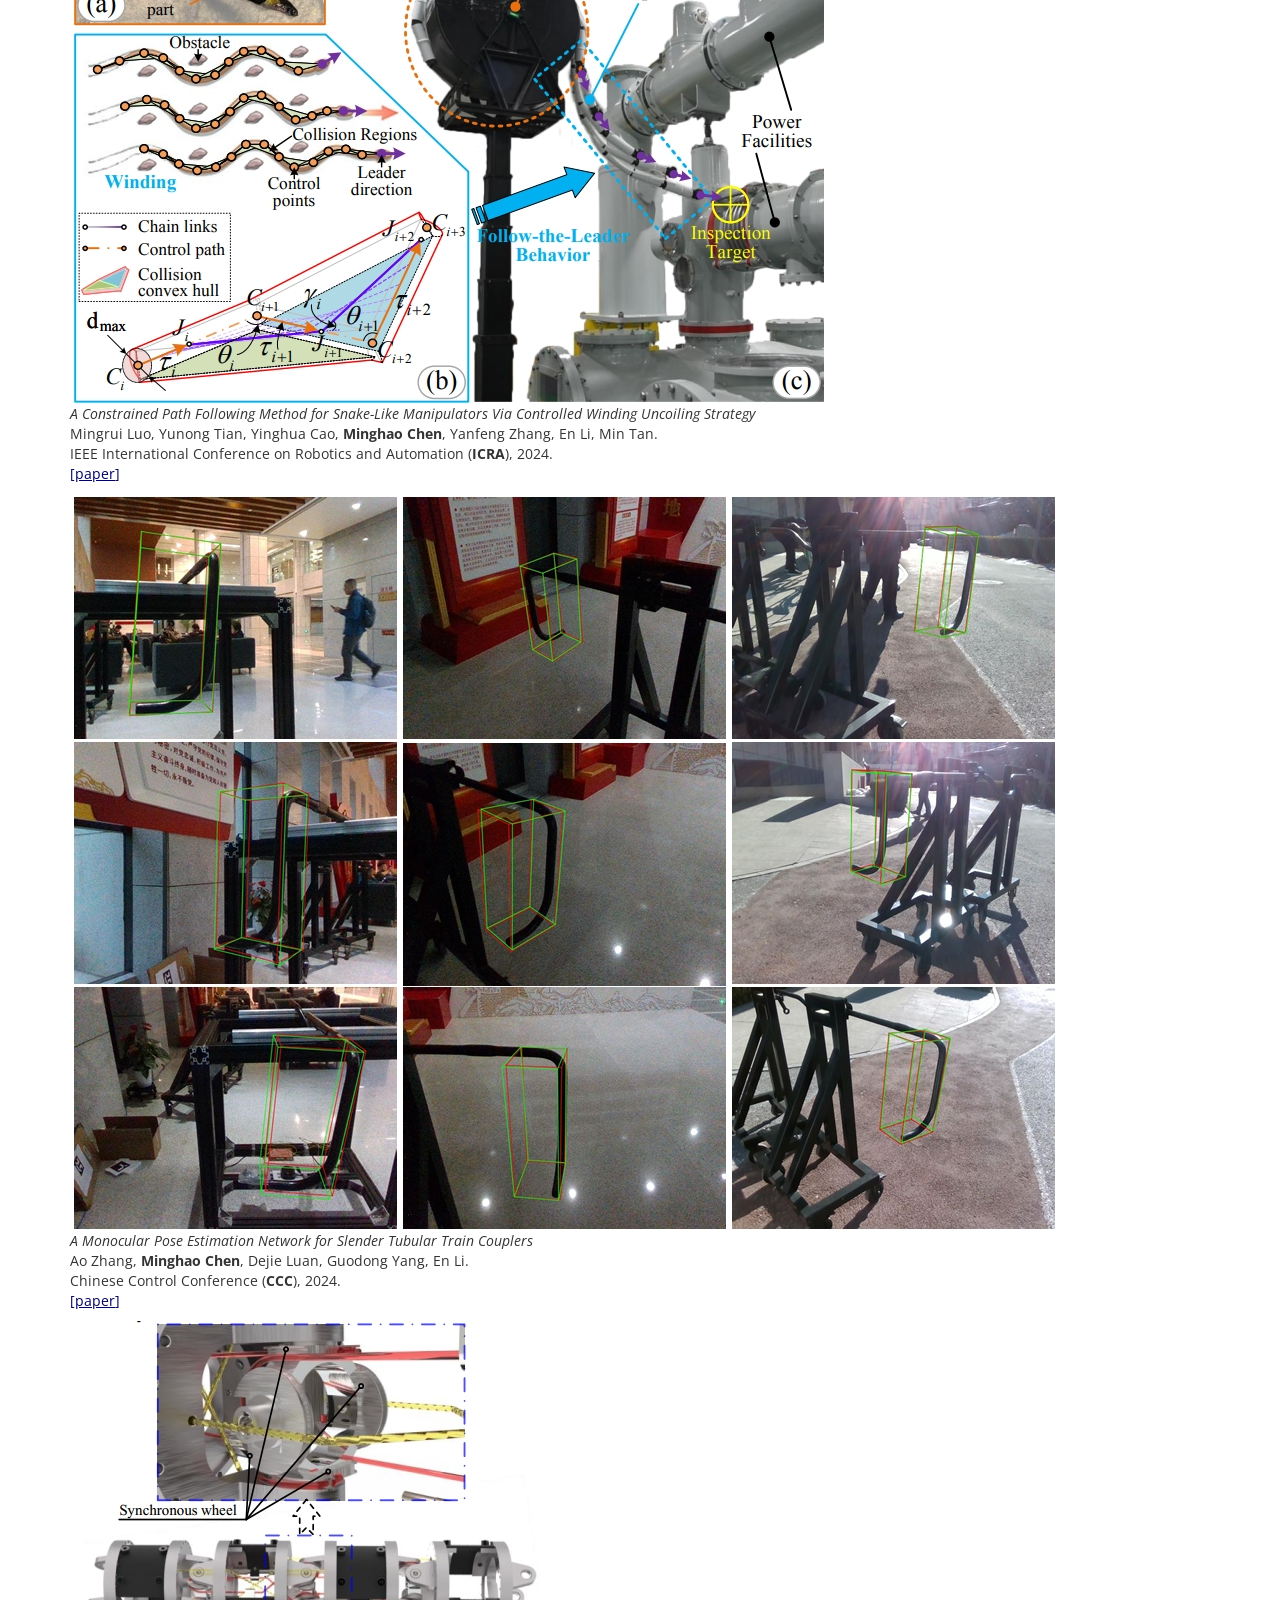
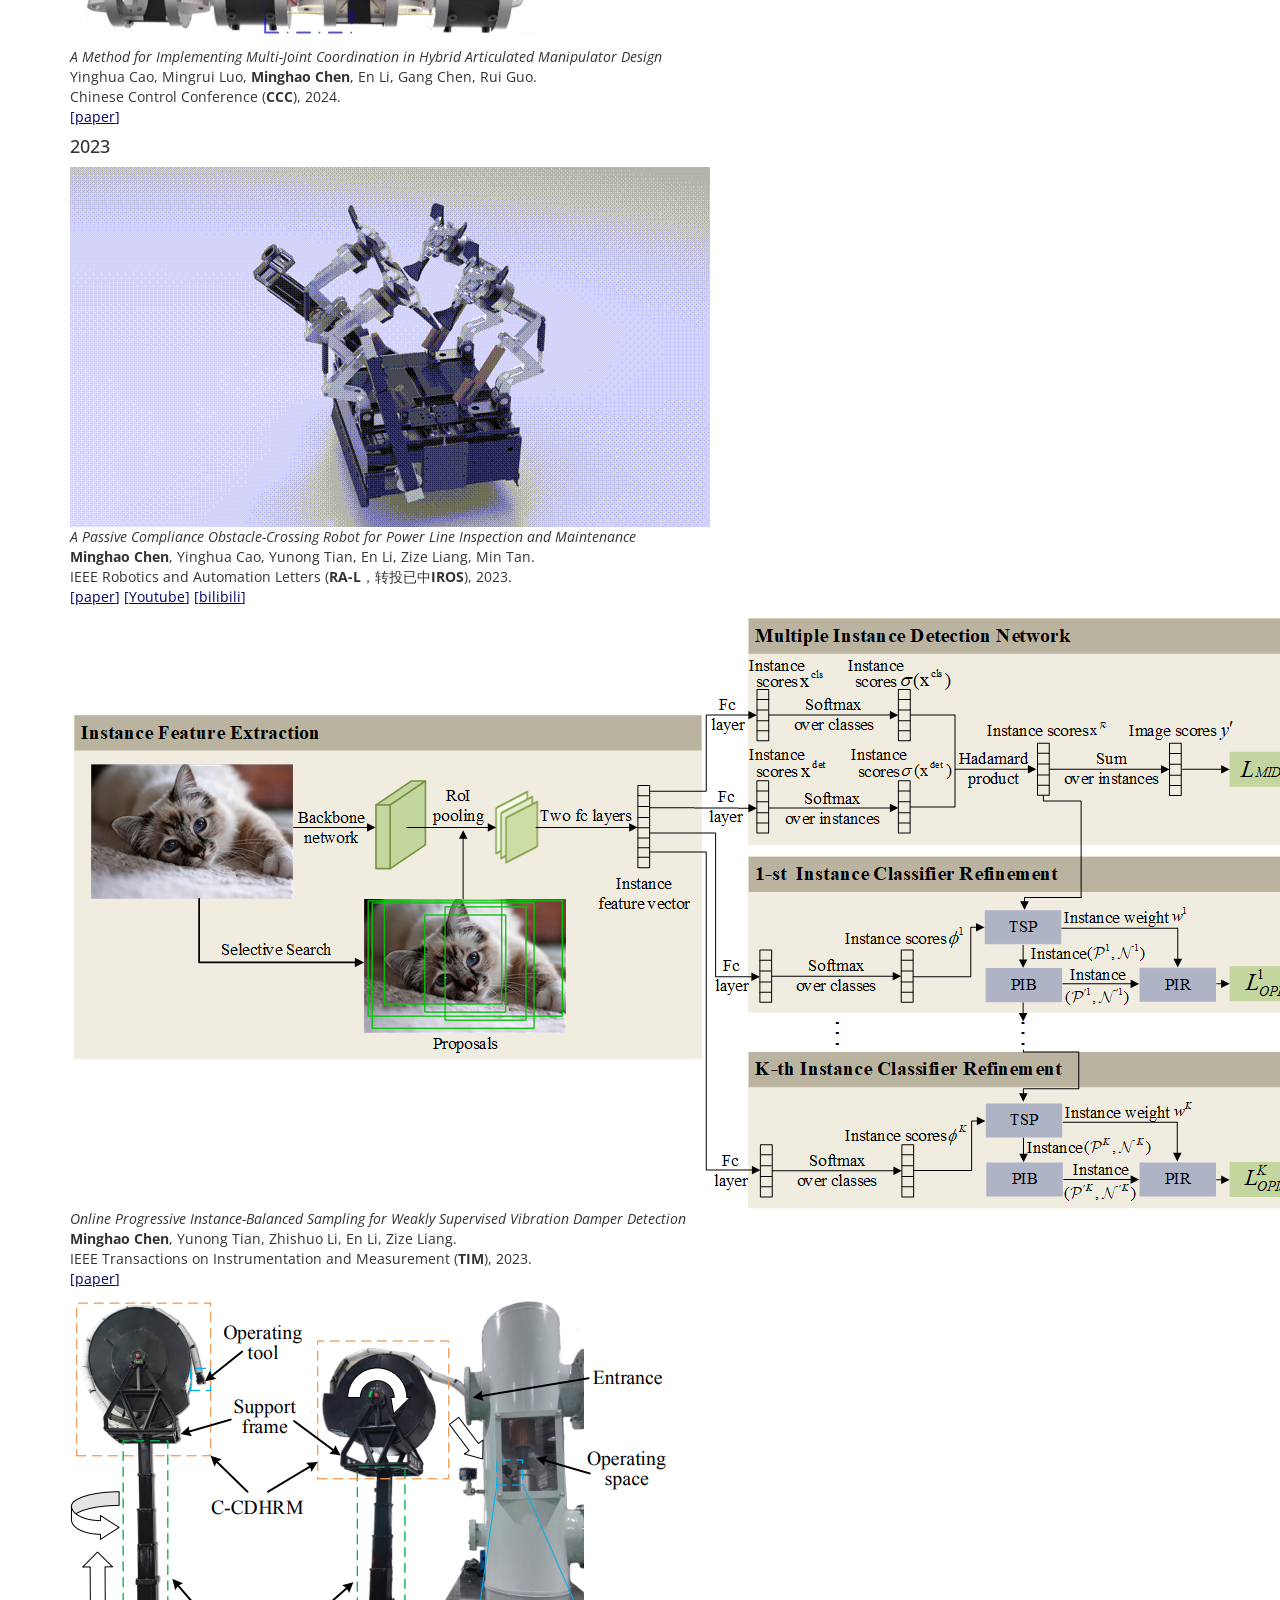
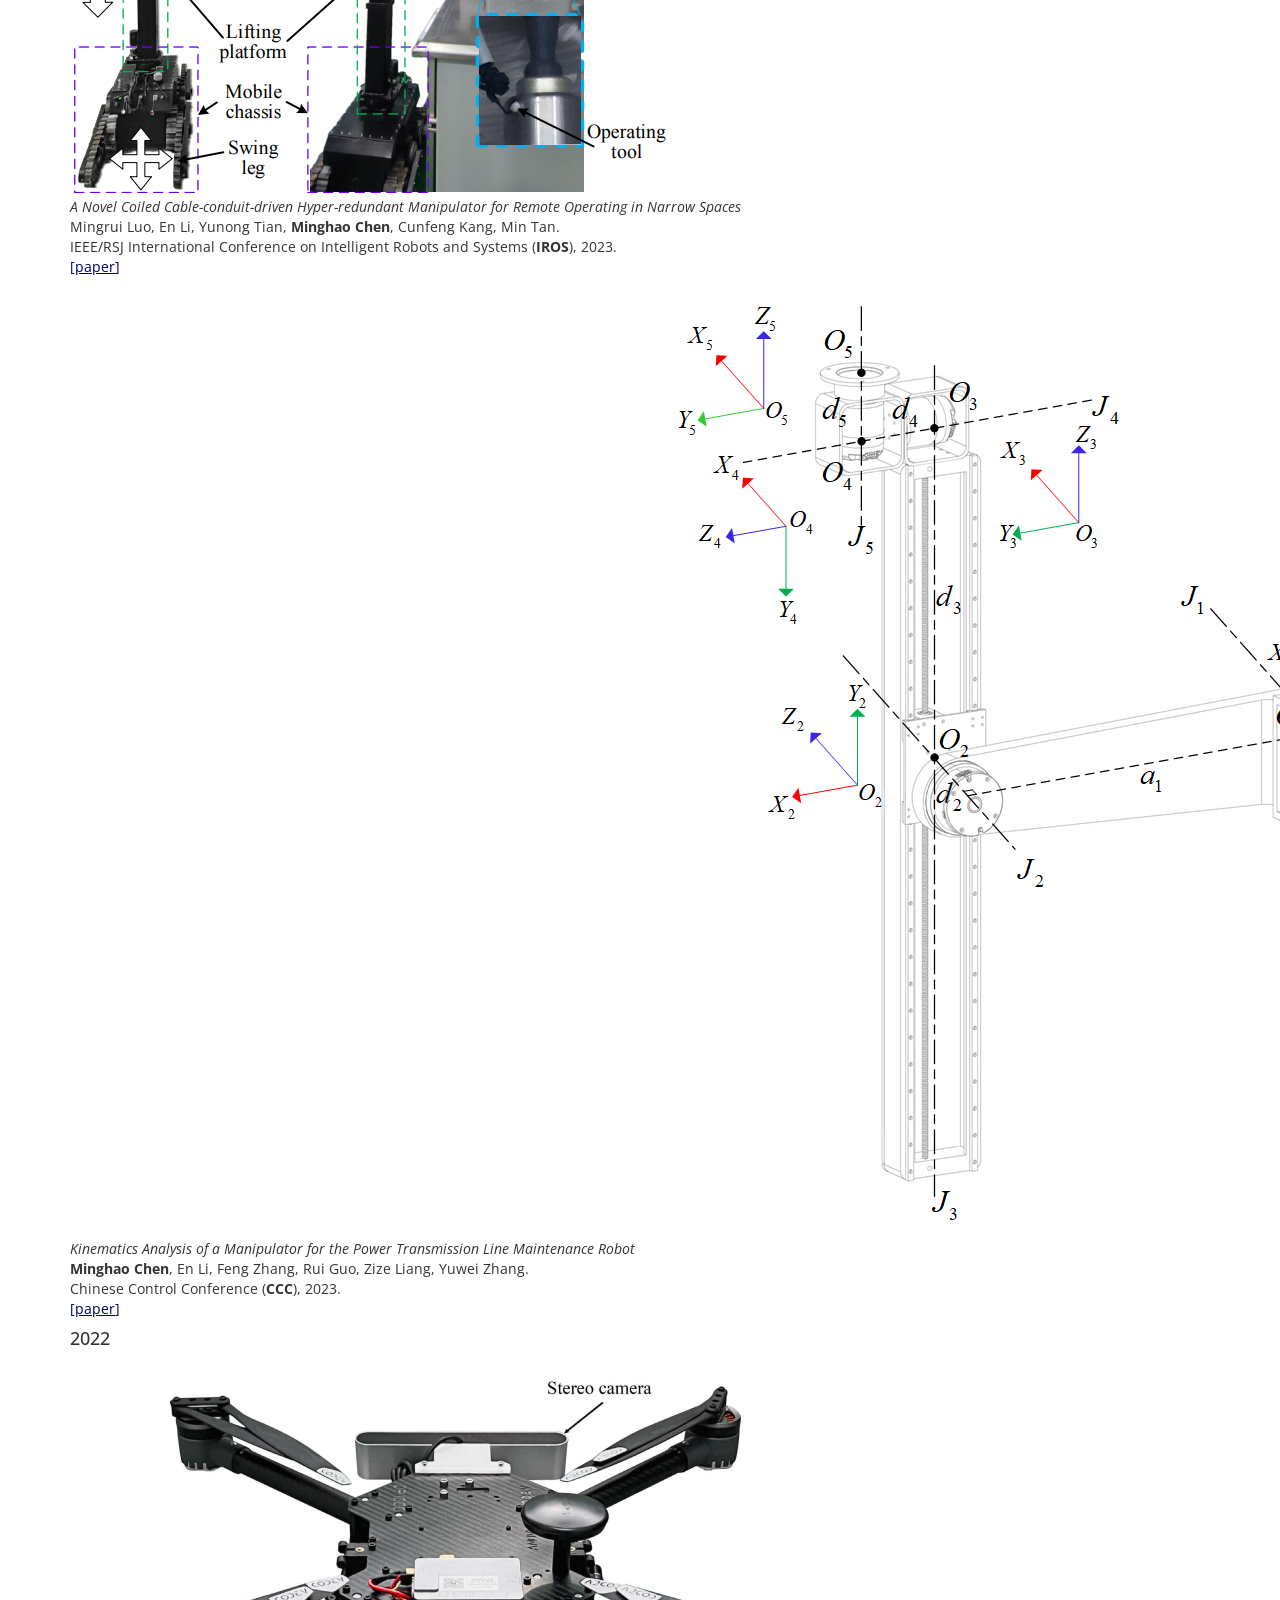
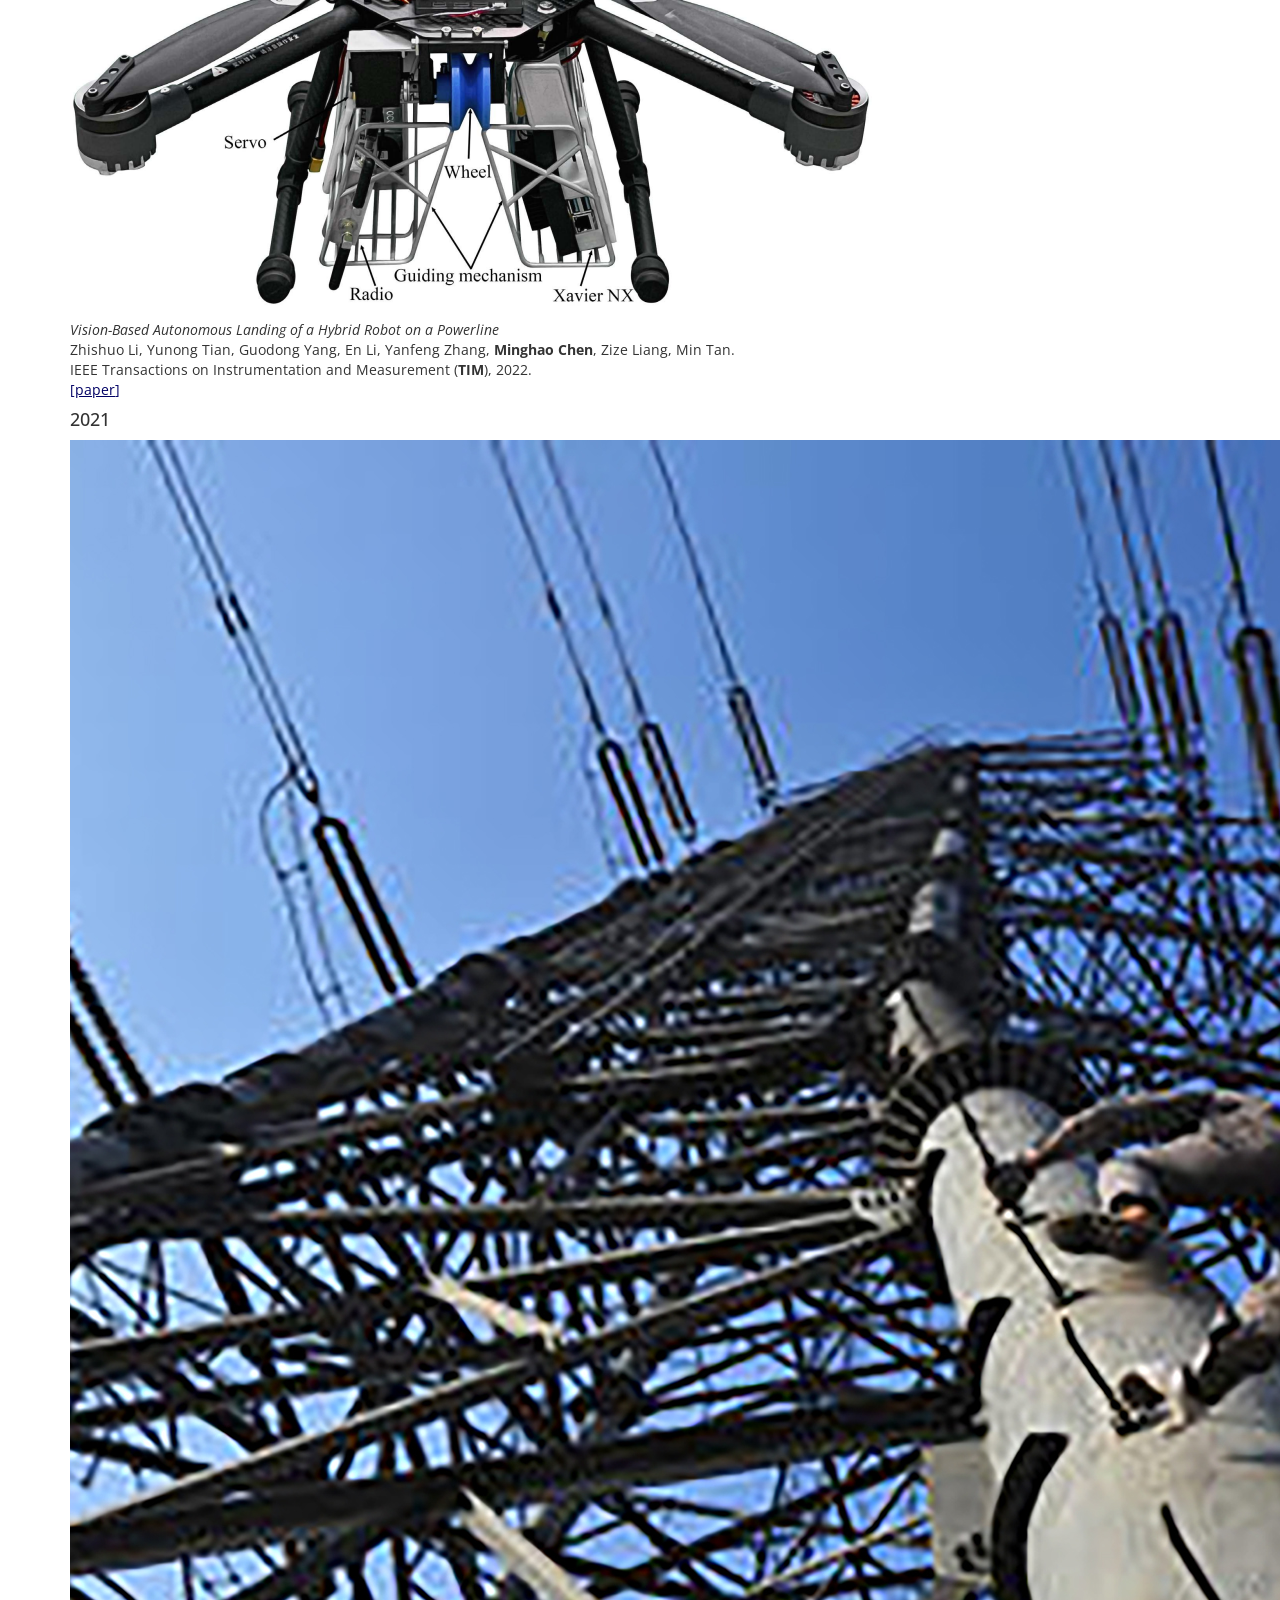
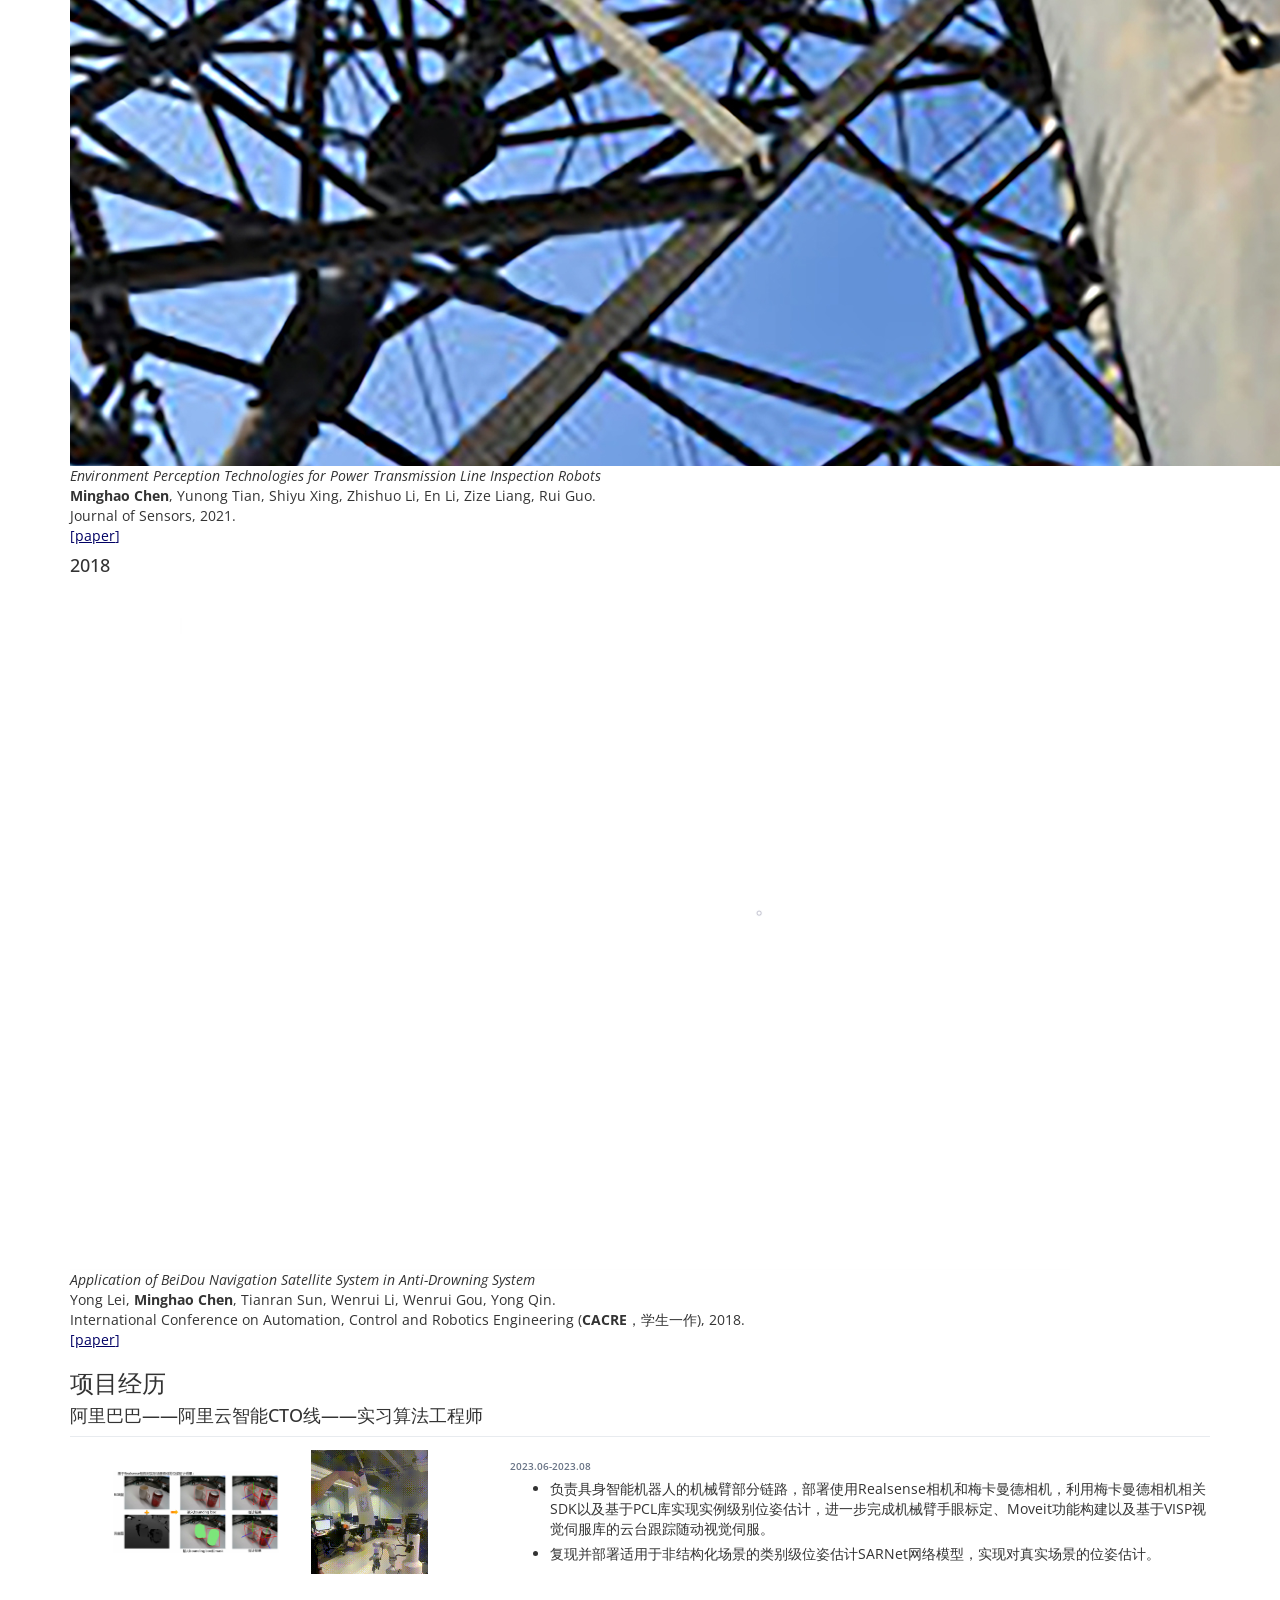
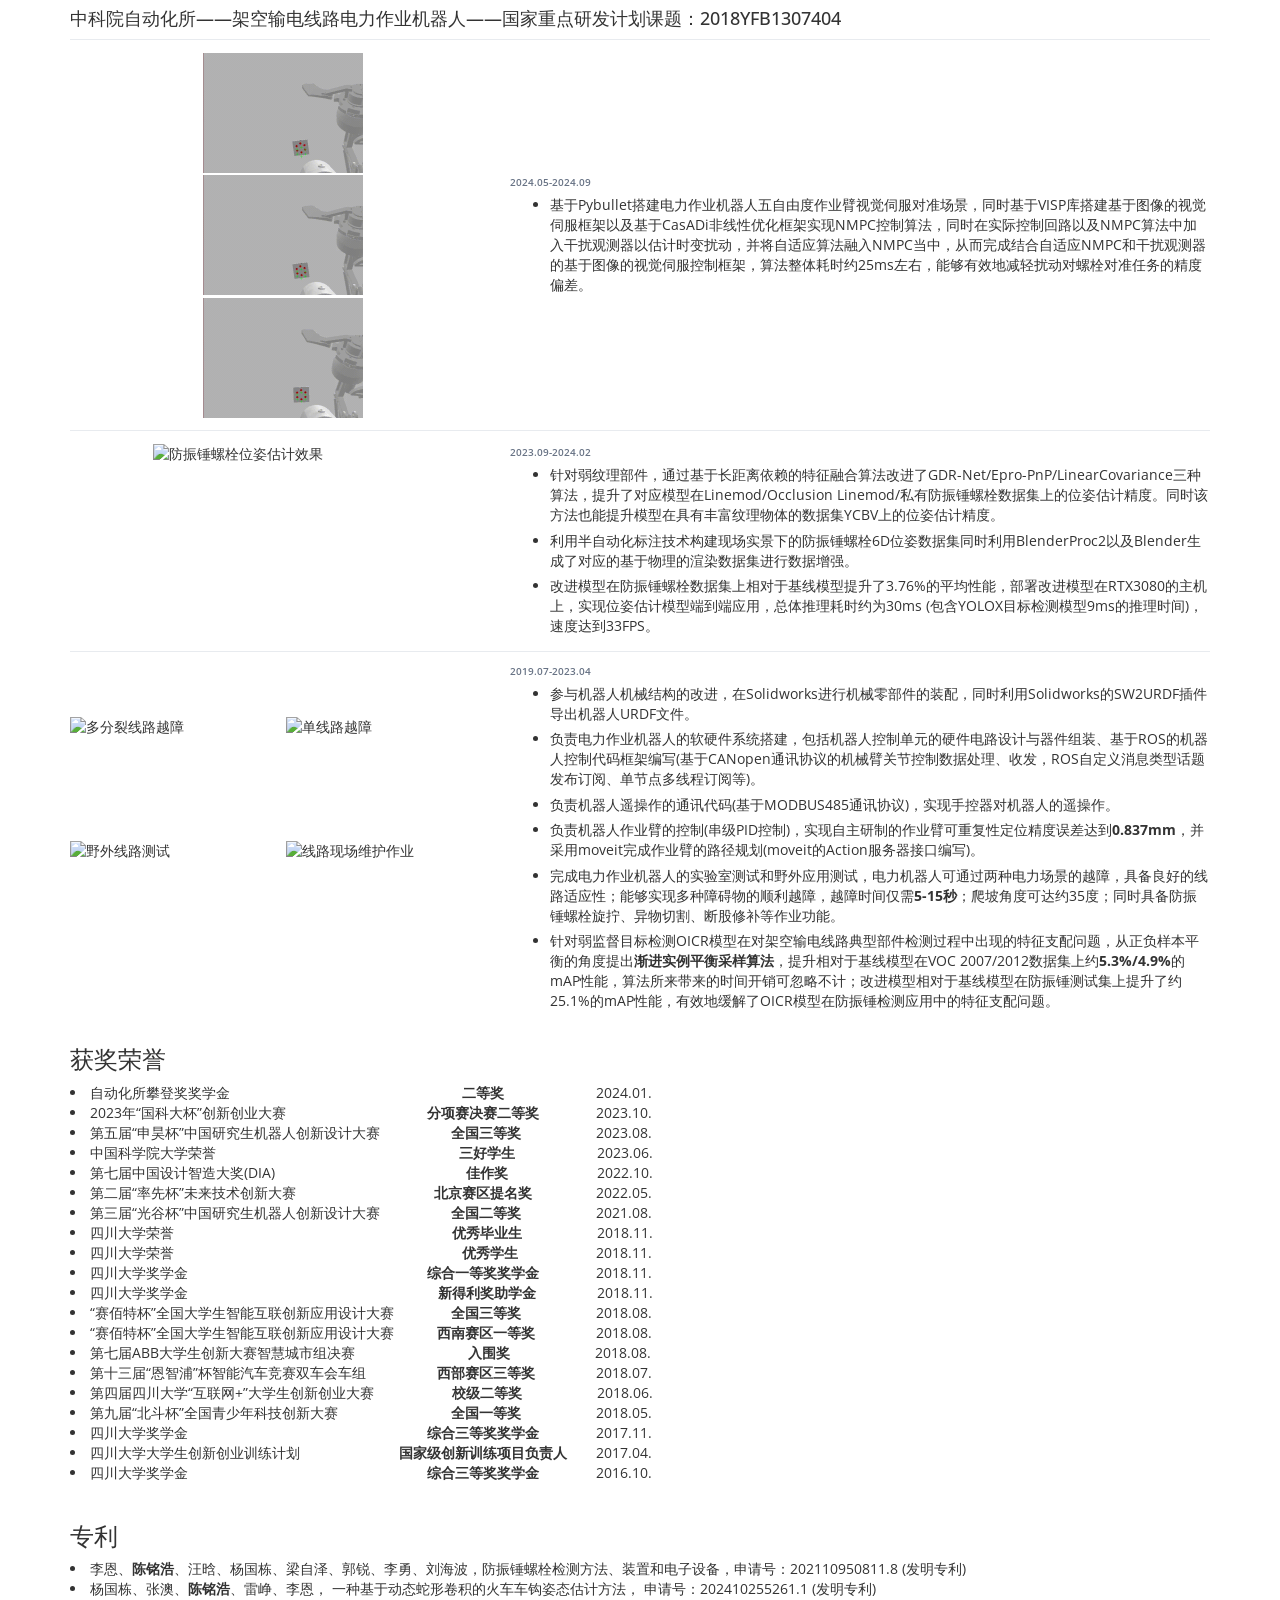
==== commit 1c1cf127: "20261010 Signed-off-by: HMCCMH <chenminghaoscu@163.com>" ====
--- a/index.html
+++ b/index.html
@@ -160,7 +160,7 @@
                       <p>
                         <i>Beyond Uniform Experts: Cost-Aware Expert Execution for Efficient Multi-Device MoE Inference</i><br>
                         Hui Zang, Pengfei Xia, Hong Liu, Jiajia Chu, Tuo Hao, <b>Minghao Chen</b>, Rui Zhang, Ziyang Zhang.<br>
-                        The Fourteenth International Conference on Learning Representations (<b>ICLR</b>), 2026.<br>
+                        Arxiv, 2026.<br>
                         <a href="https://arxiv.org/pdf/2606.29982" target="_blank">[<u>paper</u>]</a>
                         <!-- <a href="https://github.com/fyviezhao/m3d-vton" target="_blank">[<u>code</u>]</a> -->
                       </p>
